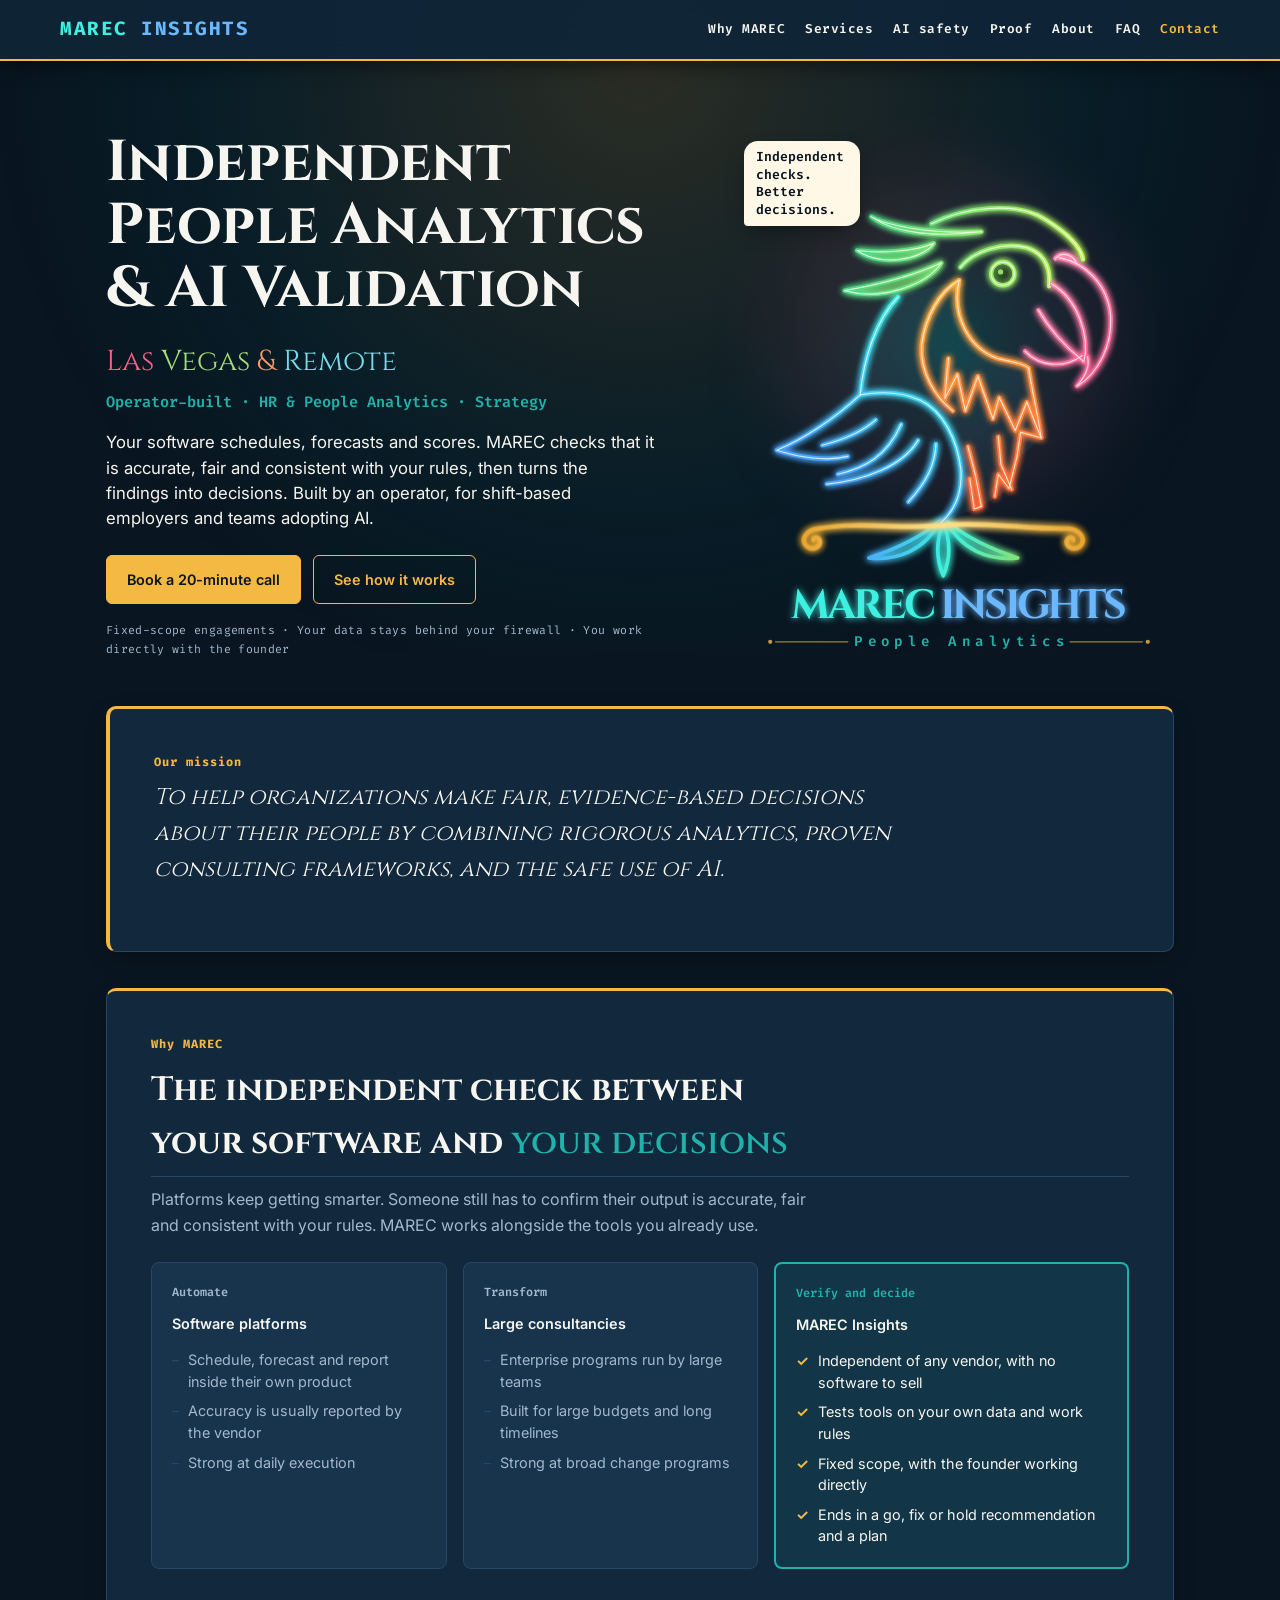
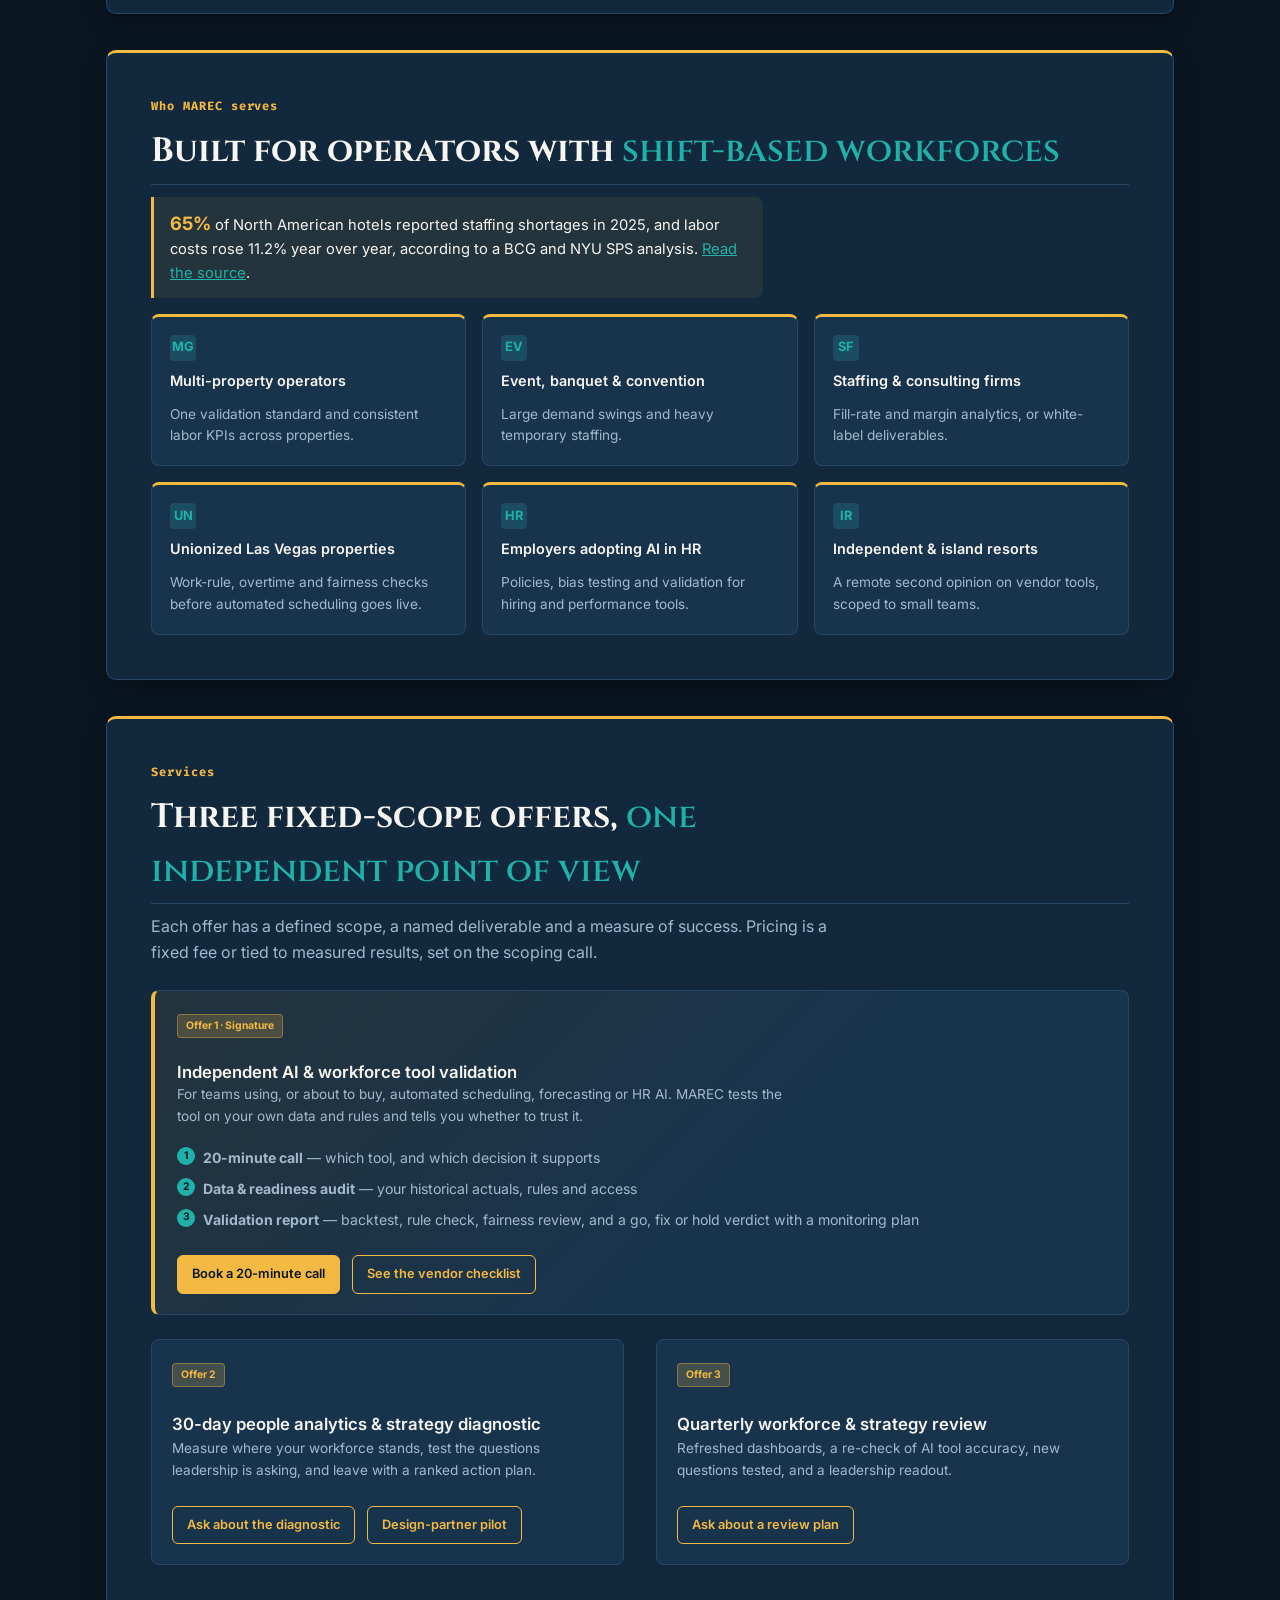
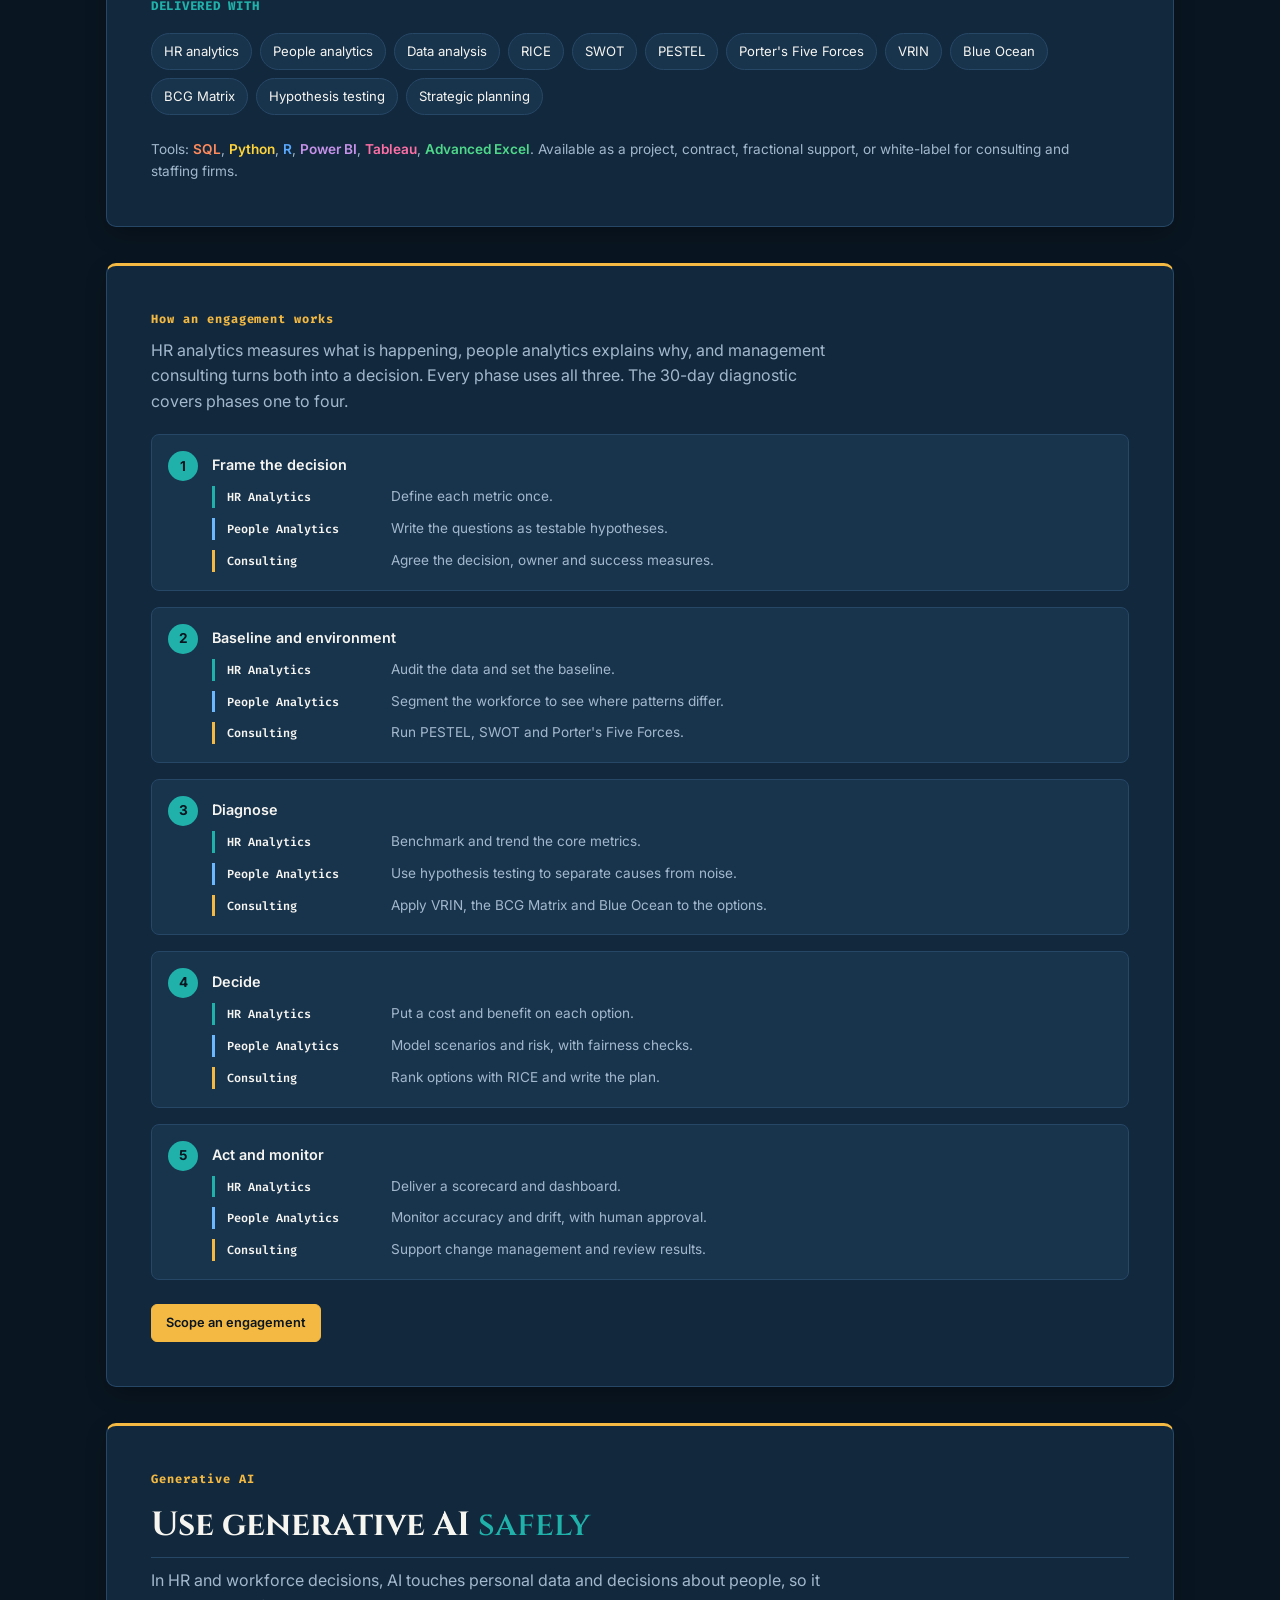
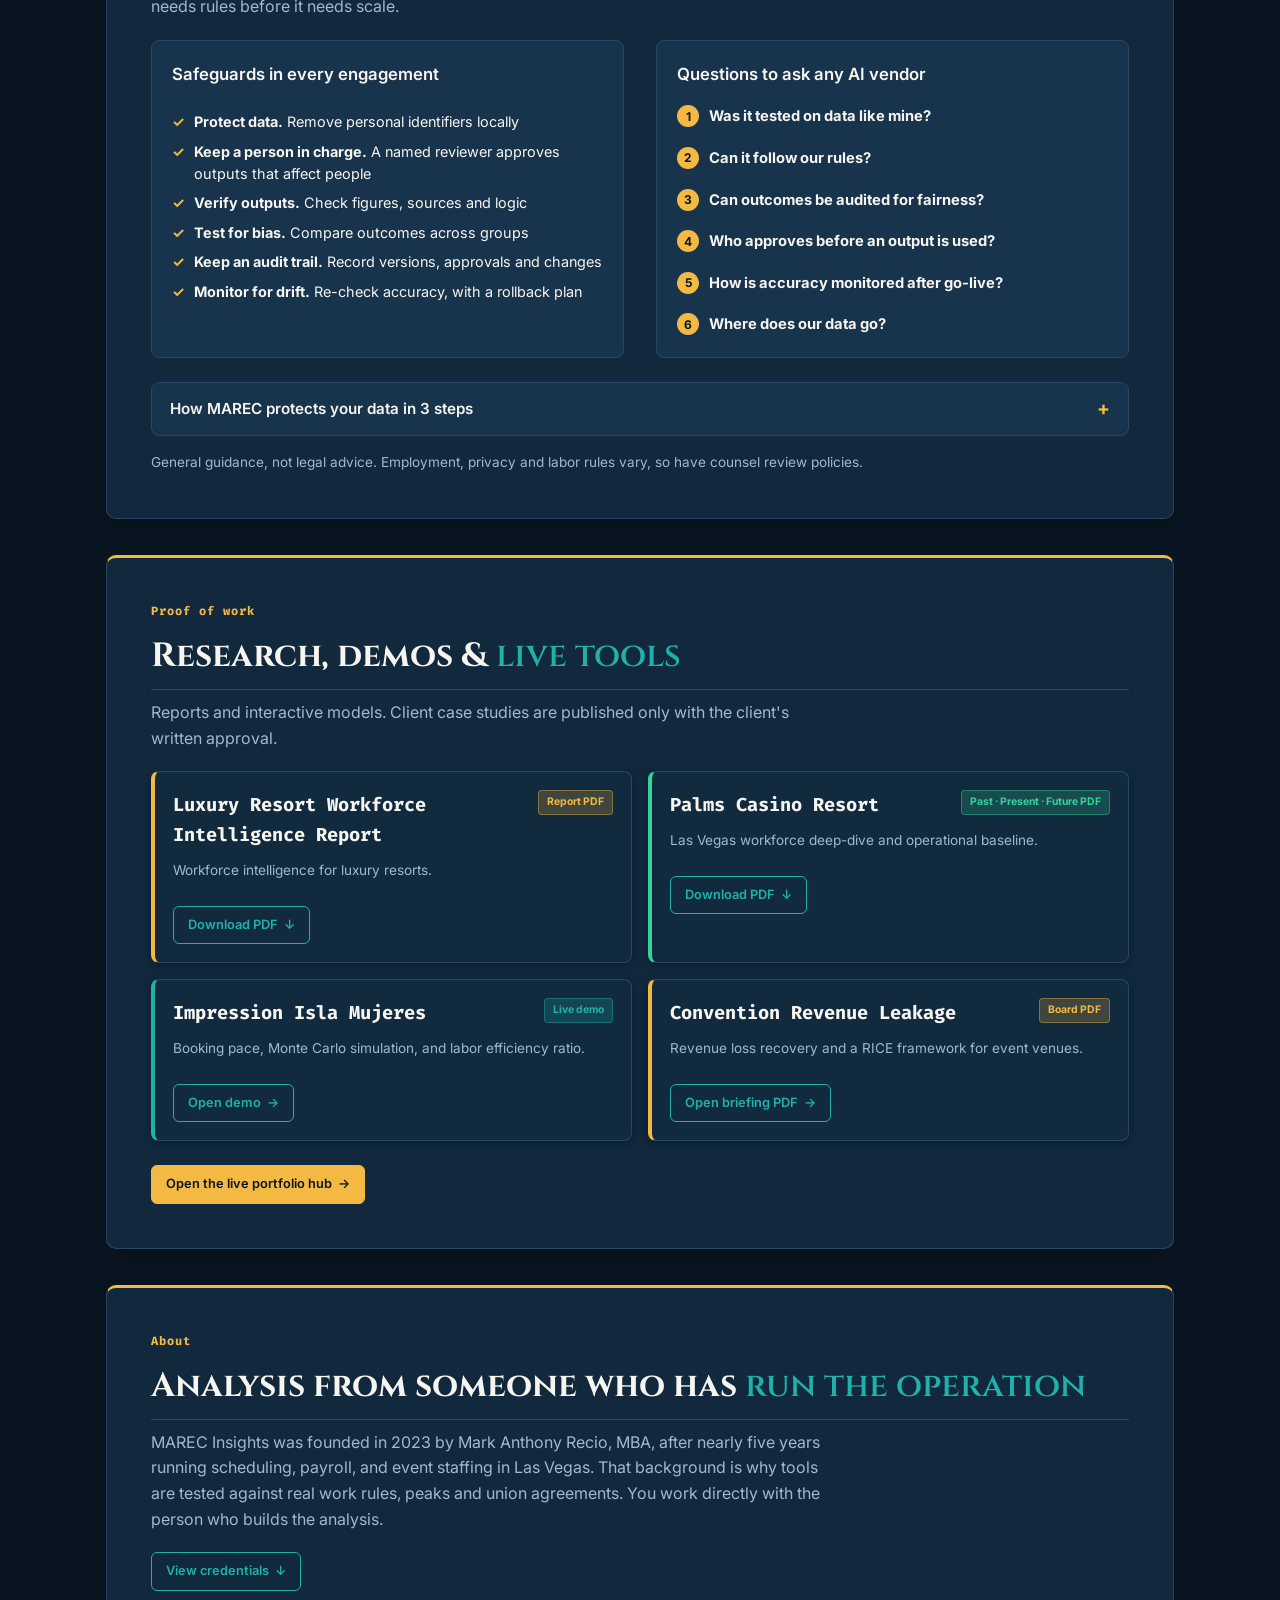
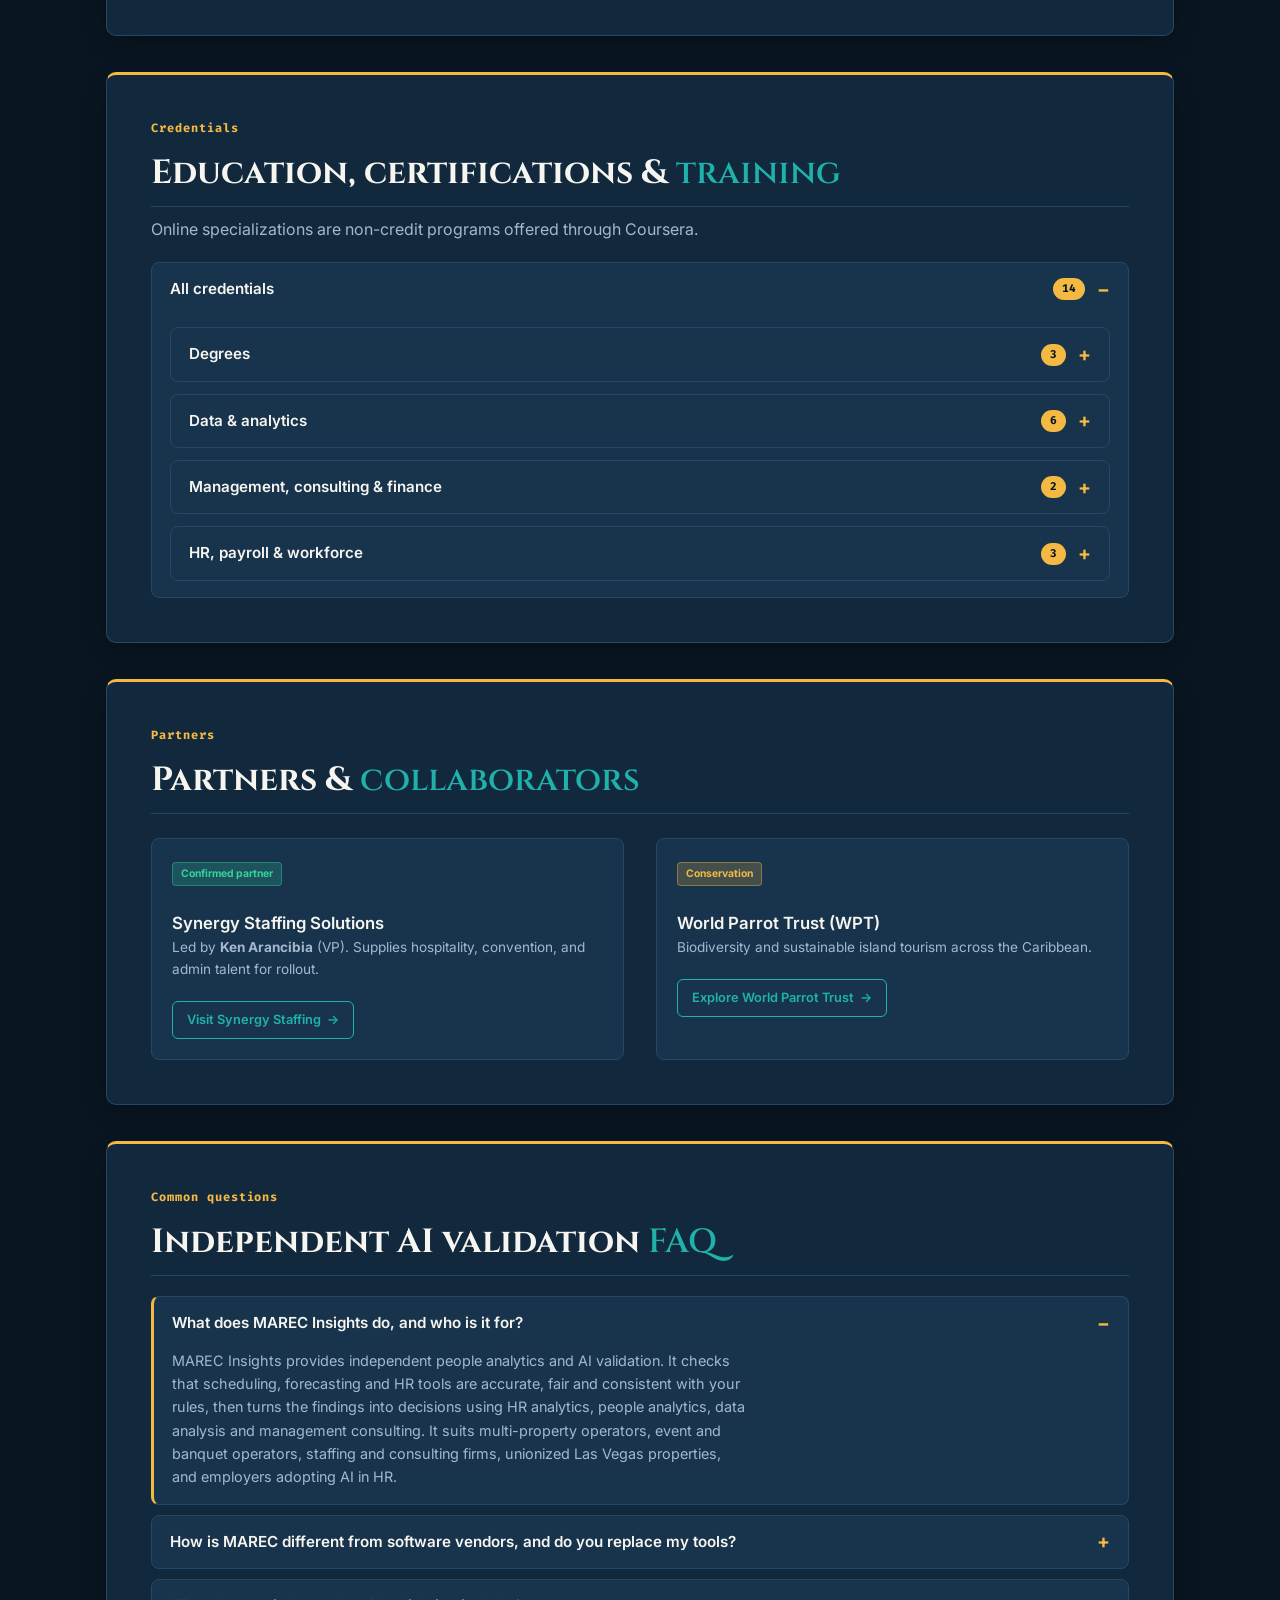
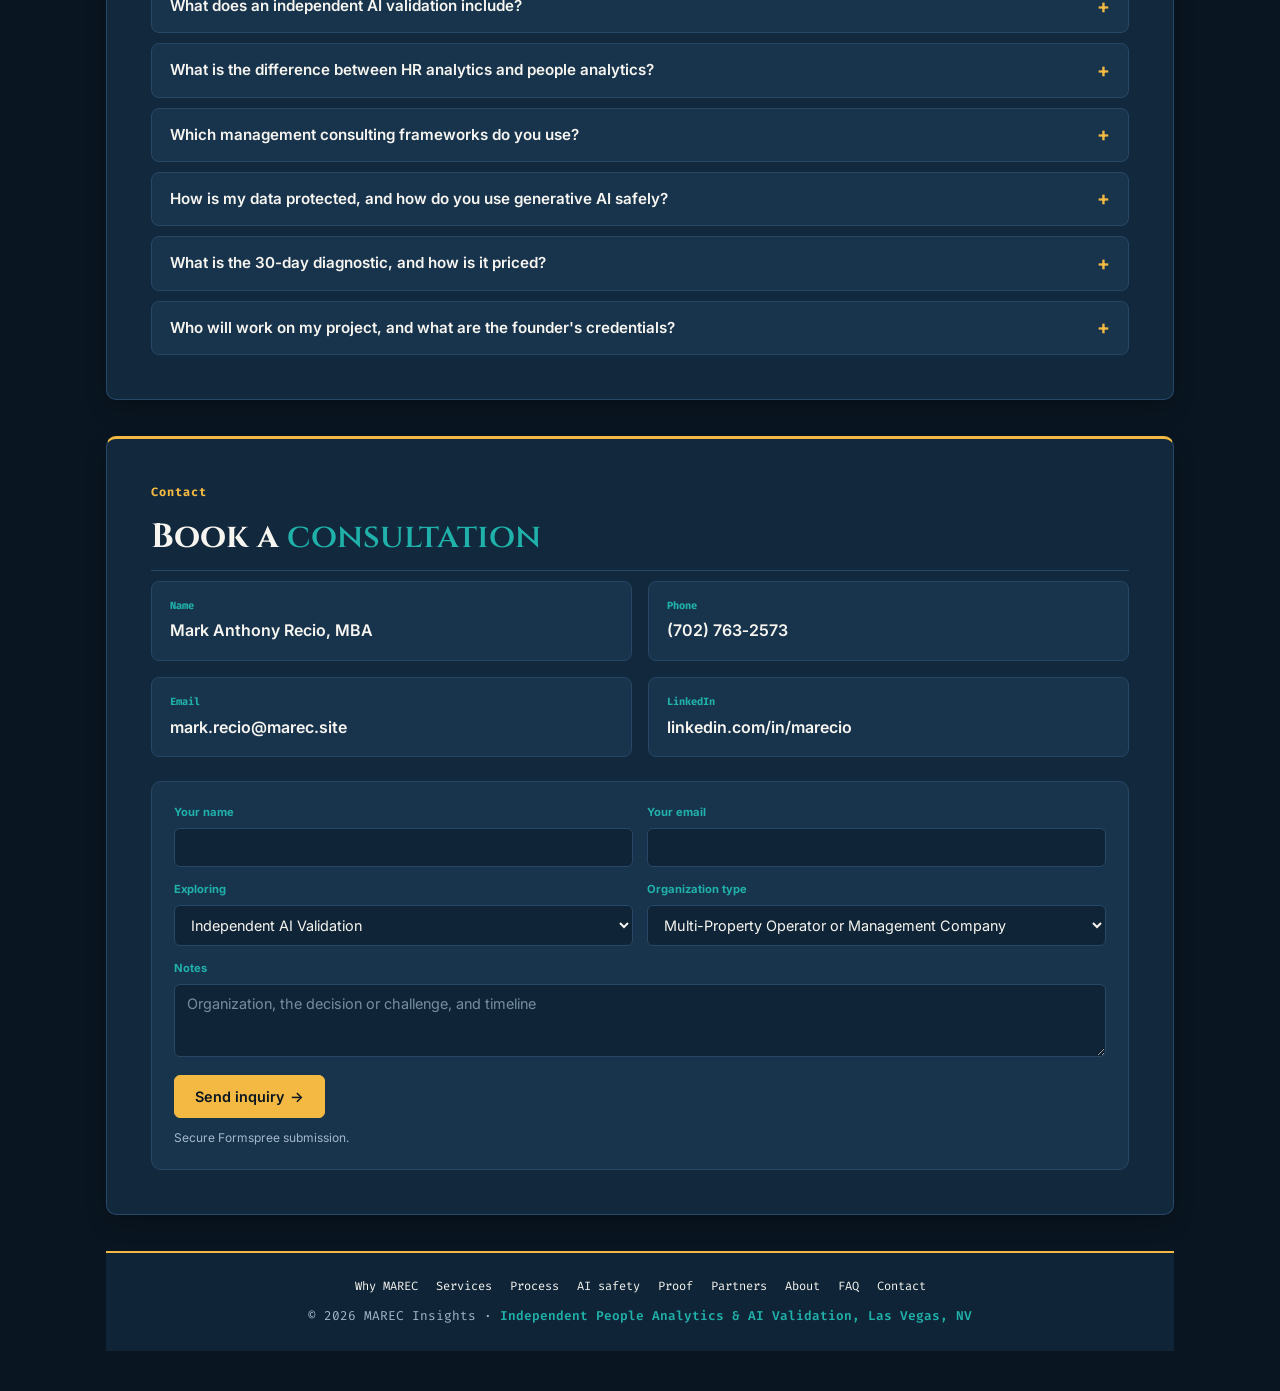
==== index.html @ efaa6cd5 "Update index.html Signed-off-by: Mark Recio  <mark.recio.pro@gmail.com>" ====
<!DOCTYPE html>
<html lang="en">
<head>
  <meta charset="UTF-8">
  <meta name="viewport" content="width=device-width, initial-scale=1">
  <title>Independent People Analytics & AI Validation | MAREC Insights</title>
  <meta name="description" content="Independent validation of AI scheduling and workforce tools, plus HR analytics, people analytics and management consulting. Built by an operator for shift-based employers. Las Vegas and remote.">
  <meta name="robots" content="index, follow, max-snippet:-1, max-image-preview:large">
  <meta name="author" content="Mark Anthony Recio">
  <meta name="theme-color" content="#0F2537">
  <meta name="color-scheme" content="dark">
  <link rel="canonical" href="https://marec.site/">

  <!-- Open Graph / social preview -->
  <meta property="og:type" content="website">
  <meta property="og:title" content="Independent People Analytics & AI Validation | MAREC Insights">
  <meta property="og:description" content="Independent validation of AI scheduling and workforce tools, plus HR analytics, people analytics and management consulting. Built by an operator for shift-based employers. Las Vegas and remote.">
  <meta property="og:url" content="https://marec.site/">
  <meta property="og:image" content="https://github.com/markreciopro/marec_insights/blob/main/Gemini_Generated_Image_2r8hcu2r8hcu2r8h.jpg?raw=true">
  <meta property="og:site_name" content="MAREC Insights">
  <meta property="og:locale" content="en_US">
  <meta property="og:image:alt" content="MAREC Insights analytics workspace with people analytics and strategy dashboards">
  <meta name="twitter:card" content="summary_large_image">
  <meta name="twitter:title" content="Independent People Analytics & AI Validation | MAREC Insights">
  <meta name="twitter:description" content="Independent validation of AI scheduling and workforce tools, plus HR analytics, people analytics and management consulting. Built by an operator for shift-based employers. Las Vegas and remote.">
  <meta name="twitter:image" content="https://github.com/markreciopro/marec_insights/blob/main/Gemini_Generated_Image_2r8hcu2r8hcu2r8h.jpg?raw=true">

  <!-- Favicon -->
  <link rel="icon" href="data:image/svg+xml,%3Csvg xmlns='http://www.w3.org/2000/svg' viewBox='0 0 64 64'%3E%3Crect width='64' height='64' rx='12' fill='%230F2537'/%3E%3Ctext x='32' y='43' font-family='Georgia,serif' font-size='30' font-weight='700' fill='%23F4B942' text-anchor='middle'%3EM%3C/text%3E%3C/svg%3E">

  <link rel="preconnect" href="https://fonts.googleapis.com">
  <link rel="preconnect" href="https://fonts.gstatic.com" crossorigin>
  <link href="https://fonts.googleapis.com/css2?family=Cinzel:wght@500;600;700&family=Fira+Code:wght@400;600&family=Inter:wght@300;400;500;600;700&display=swap" rel="stylesheet">
  <link rel="stylesheet" href="./style.css?v=3">

  <!-- Structured data -->
  <script type="application/ld+json">
{
  "@context": "https://schema.org",
  "@graph": [
    {
      "@type": "WebSite",
      "@id": "https://marec.site/#website",
      "url": "https://marec.site/",
      "name": "MAREC Insights",
      "publisher": {
        "@id": "https://marec.site/#org"
      },
      "inLanguage": "en-US"
    },
    {
      "@type": "ProfessionalService",
      "@id": "https://marec.site/#org",
      "name": "MAREC Insights",
      "url": "https://marec.site/",
      "description": "Independent people analytics and AI validation for shift-based employers, with HR analytics, data analysis and management consulting, built by an operator who has run scheduling, payroll and event staffing.",
      "image": "https://github.com/markreciopro/marec_insights/blob/main/Gemini_Generated_Image_2r8hcu2r8hcu2r8h.jpg?raw=true",
      "telephone": "+1-702-763-2573",
      "email": "mark.recio@marec.site",
      "address": {
        "@type": "PostalAddress",
        "addressLocality": "Las Vegas",
        "addressRegion": "NV",
        "addressCountry": "US"
      },
      "areaServed": [
        {
          "@type": "City",
          "name": "Las Vegas"
        },
        {
          "@type": "Country",
          "name": "United States"
        },
        "Remote engagements for properties anywhere"
      ],
      "founder": {
        "@id": "https://marec.site/#mark"
      },
      "knowsAbout": [
        "HR analytics",
        "People analytics",
        "Data analysis",
        "Management consulting",
        "Strategic planning",
        "SWOT analysis",
        "PESTEL analysis",
        "Porter's Five Forces",
        "VRIN framework",
        "Blue Ocean Strategy",
        "BCG Matrix",
        "RICE prioritization",
        "Hypothesis testing",
        "Environmental analysis",
        "Safe generative AI",
        "AI governance",
        "Workforce planning",
        "Labor forecasting",
        "Change management",
        "SQL",
        "Python",
        "R",
        "Power BI",
        "Tableau",
        "Advanced Excel"
      ],
      "hasOfferCatalog": {
        "@type": "OfferCatalog",
        "name": "Analytics and consulting services",
        "itemListElement": [
          {
            "@type": "Offer",
            "itemOffered": {
              "@type": "Service",
              "name": "Independent AI and Workforce Tool Validation"
            }
          },
          {
            "@type": "Offer",
            "itemOffered": {
              "@type": "Service",
              "name": "30-Day People Analytics and Strategy Diagnostic"
            }
          },
          {
            "@type": "Offer",
            "itemOffered": {
              "@type": "Service",
              "name": "Quarterly Workforce and Strategy Review"
            }
          },
          {
            "@type": "Offer",
            "itemOffered": {
              "@type": "Service",
              "name": "HR Analytics"
            }
          },
          {
            "@type": "Offer",
            "itemOffered": {
              "@type": "Service",
              "name": "People Analytics"
            }
          },
          {
            "@type": "Offer",
            "itemOffered": {
              "@type": "Service",
              "name": "Data Analysis and Dashboards"
            }
          },
          {
            "@type": "Offer",
            "itemOffered": {
              "@type": "Service",
              "name": "Management Consulting and Strategic Planning"
            }
          },
          {
            "@type": "Offer",
            "itemOffered": {
              "@type": "Service",
              "name": "White-Label and Fractional Support"
            }
          }
        ]
      },
      "sameAs": [
        "https://www.linkedin.com/in/marecio/",
        "https://markreciopro.github.io/Portfolio/"
      ],
      "foundingDate": "2023",
      "slogan": "Independent people analytics and AI validation, built by an operator."
    },
    {
      "@type": "Person",
      "@id": "https://marec.site/#mark",
      "name": "Mark Anthony Recio",
      "honorificSuffix": "MBA",
      "jobTitle": "Founder and Principal HR Analytics and Management Consultant",
      "worksFor": {
        "@id": "https://marec.site/#org"
      },
      "alumniOf": [
        {
          "@type": "EducationalOrganization",
          "name": "Keller Graduate School of Management"
        },
        {
          "@type": "EducationalOrganization",
          "name": "University of Denver"
        },
        {
          "@type": "EducationalOrganization",
          "name": "DeVry University"
        }
      ],
      "hasCredential": [
        {
          "@type": "EducationalOccupationalCredential",
          "name": "Microsoft Power BI Data Analyst Associate"
        },
        {
          "@type": "EducationalOccupationalCredential",
          "name": "Tableau Business Intelligence Analyst"
        },
        {
          "@type": "EducationalOccupationalCredential",
          "name": "Google Data Analytics"
        },
        {
          "@type": "EducationalOccupationalCredential",
          "name": "IBM Data Science Professional Certificate"
        },
        {
          "@type": "EducationalOccupationalCredential",
          "name": "HRCI Human Resources Associate"
        },
        {
          "@type": "EducationalOccupationalCredential",
          "name": "Nevada HR and Payroll Certification"
        },
        {
          "@type": "EducationalOccupationalCredential",
          "name": "Business Analytics Specialization (6 courses, online non-credit)",
          "recognizedBy": {
            "@type": "CollegeOrUniversity",
            "name": "University of Illinois Urbana-Champaign, Gies College of Business"
          }
        },
        {
          "@type": "EducationalOccupationalCredential",
          "name": "Financial Analysis: Skills for Success Specialization (3 courses, online non-credit)",
          "recognizedBy": {
            "@type": "CollegeOrUniversity",
            "name": "University of Illinois Urbana-Champaign, Gies College of Business"
          }
        },
        {
          "@type": "EducationalOccupationalCredential",
          "name": "Applying Data Analytics in Finance (online non-credit course)",
          "recognizedBy": {
            "@type": "CollegeOrUniversity",
            "name": "University of Illinois Urbana-Champaign"
          }
        },
        {
          "@type": "EducationalOccupationalCredential",
          "name": "Management Consulting Specialization (5 courses, online non-credit)",
          "recognizedBy": {
            "@type": "CollegeOrUniversity",
            "name": "Emory University, Goizueta Business School"
          }
        }
      ],
      "award": "Certificate of Commendation from U.S. Senator Catherine Cortez Masto for completing the Vegas PBS Workforce and Economic Development program",
      "sameAs": [
        "https://www.linkedin.com/in/marecio/"
      ]
    },
    {
      "@type": "FAQPage",
      "@id": "https://marec.site/#faq",
      "mainEntity": [
        {
          "@type": "Question",
          "name": "What does MAREC Insights do, and who is it for?",
          "acceptedAnswer": {
            "@type": "Answer",
            "text": "MAREC Insights provides independent people analytics and AI validation. It checks that scheduling, forecasting and HR tools are accurate, fair and consistent with your rules, then turns the findings into decisions using HR analytics, people analytics, data analysis and management consulting. It suits multi-property operators, event and banquet operators, staffing and consulting firms, unionized Las Vegas properties, and employers adopting AI in HR."
          }
        },
        {
          "@type": "Question",
          "name": "How is MAREC different from software vendors, and do you replace my tools?",
          "acceptedAnswer": {
            "@type": "Answer",
            "text": "Software platforms automate scheduling, forecasting and reporting inside their own product. MAREC does not sell software, so it has no reason to favor a tool. It works alongside the platforms you already use and tests their output on your own data and rules."
          }
        },
        {
          "@type": "Question",
          "name": "What does an independent AI validation include?",
          "acceptedAnswer": {
            "@type": "Answer",
            "text": "A backtest against your own historical actuals, a rule and policy check for labor agreements and overtime, edge cases such as peak seasons and holidays, a fairness review of how outcomes are spread across people and groups, and a monitoring plan. The result is a go, fix or hold recommendation with the reasons."
          }
        },
        {
          "@type": "Question",
          "name": "What is the difference between HR analytics and people analytics?",
          "acceptedAnswer": {
            "@type": "Answer",
            "text": "HR analytics measures core HR functions such as headcount, turnover, hiring, pay and absence. People analytics goes further and tests what drives outcomes like retention, performance and engagement, so leaders can act on causes rather than only report on numbers."
          }
        },
        {
          "@type": "Question",
          "name": "Which management consulting frameworks do you use?",
          "acceptedAnswer": {
            "@type": "Answer",
            "text": "RICE for prioritizing initiatives, SWOT, PESTEL and environmental analysis for the external and internal picture, Porter's Five Forces for industry structure, VRIN for competitive advantage, Blue Ocean Strategy for new market space, the BCG Matrix for portfolio choices, hypothesis testing for evidence, and strategic planning to tie it together. The framework is chosen for the question, not the other way around."
          }
        },
        {
          "@type": "Question",
          "name": "How is my data protected, and how do you use generative AI safely?",
          "acceptedAnswer": {
            "@type": "Answer",
            "text": "Sensitive exports are cleaned of personal identifiers locally. Safe synthetic versions are used for cloud and AI modeling, and the resulting code runs on your real data behind your own firewall, under NDA. Outputs are checked by a person before anyone relies on them, and nothing confidential is pasted into public AI tools."
          }
        },
        {
          "@type": "Question",
          "name": "What is the 30-day diagnostic, and how is it priced?",
          "acceptedAnswer": {
            "@type": "Answer",
            "text": "It has three steps: a 20-minute alignment call, a data and AI readiness audit, and a 30-day analysis and action plan built on your own data. Most projects start with exports you already have, such as HRIS, payroll, timekeeping and schedules. Pricing is a fixed fee or tied to measured results, set on the scoping call."
          }
        },
        {
          "@type": "Question",
          "name": "Who will work on my project, and what are the founder's credentials?",
          "acceptedAnswer": {
            "@type": "Answer",
            "text": "MAREC Insights is a specialist practice founded by Mark Anthony Recio, who does the analysis and consulting work directly after nearly five years running scheduling, payroll and event staffing in Las Vegas. He holds an MBA from Keller Graduate School of Management and a B.S. in Technical Management from DeVry University, plus Power BI, Tableau, Google, IBM, HRCI and Nevada HR and Payroll credentials."
          }
        }
      ]
    }
  ]
}
  </script>

  <noscript><style>.reveal,.reveal-step{opacity:1;transform:none}</style></noscript>
</head>
<body>
  <a href="#hero" class="skip-link mono">Skip to content</a>
  <div class="resort-bg-glow" aria-hidden="true"></div>

  <!-- NAVIGATION -->
  <nav class="nav-header" aria-label="Primary">
    <div class="nav-container">
      <a href="#hero" class="nav-brand mono" aria-label="MAREC Insights, back to top"><span aria-hidden="true"><span class="syn-key">MAREC</span> <span class="syn-fn">INSIGHTS</span></span></a>
      <button type="button" class="nav-toggle" id="navToggle" aria-expanded="false" aria-controls="navTabs">
        <span class="nav-toggle-bar"></span>
        <span class="nav-toggle-bar"></span>
        <span class="nav-toggle-bar"></span>
        <span class="sr-only">Menu</span>
      </button>
      <div class="nav-tabs" id="navTabs">
        <a href="#difference" class="nav-link mono">Why MAREC</a>
        <a href="#services" class="nav-link mono">Services</a>
        <a href="#ai-safety" class="nav-link mono">AI safety</a>
        <a href="#proof" class="nav-link mono">Proof</a>
        <a href="#about" class="nav-link mono">About</a>
        <a href="#faq" class="nav-link mono">FAQ</a>
        <a href="#contact" class="nav-link mono">Contact</a>
      </div>
    </div>
  </nav>

  <main class="page-wrap">

    <!-- HERO -->
    <header id="hero" class="hero">
      <div class="hero-top">
        <div class="hero-text-block">
          <h1 class="hero-title">
            Independent People Analytics &amp; AI Validation
            <span class="title-sub">
              <span class="code-keyword">Las</span>
              <span class="code-string">Vegas</span>
              <span class="code-operator">&amp;</span>
              <span class="code-function">Remote</span>
            </span>
          </h1>
          <p class="hero-sub mono">Operator-built &middot; HR &amp; People Analytics &middot; Strategy</p>
          <p class="hero-tagline">Your software schedules, forecasts and scores. MAREC checks that it is accurate, fair and consistent with your rules, then turns the findings into decisions. Built by an operator, for shift-based employers and teams adopting AI.</p>
          <div class="cta-row">
            <a href="#contact" class="btn btn-primary">Book a 20-minute call</a>
            <a href="#process" class="btn btn-ghost">See how it works</a>
          </div>
          <p class="hero-note mono">Fixed-scope engagements &middot; Your data stays behind your firewall &middot; You work directly with the founder</p>
        </div>
        <div class="parrot-wrap" id="parrotWrap">
          <div class="parrot-stage" id="parrotStage">
            <svg class="parrot" id="parrot" viewBox="120 30 820 1010" role="img" aria-labelledby="parrotTitle parrotDesc" xmlns="http://www.w3.org/2000/svg">
              <title id="parrotTitle">MAREC Insights logo: ornate neon parrot on a gold perch</title>
              <desc id="parrotDesc">A neon line-art parrot with a green crest, pink beak, orange chest and cyan wing, perched on a scrolled gold perch with a fan of tail feathers, above the MAREC Insights wordmark and the line People Analytics.</desc>
              <defs>
                <filter id="neonGlow" x="-20%" y="-20%" width="140%" height="140%">
                  <feGaussianBlur stdDeviation="7" result="b"/>
                  <feMerge><feMergeNode in="b"/><feMergeNode in="b"/><feMergeNode in="SourceGraphic"/></feMerge>
                </filter>
                <filter id="railGlow" filterUnits="userSpaceOnUse" x="180" y="720" width="640" height="150">
                  <feGaussianBlur stdDeviation="7" result="b"/>
                  <feMerge><feMergeNode in="b"/><feMergeNode in="b"/><feMergeNode in="SourceGraphic"/></feMerge>
                </filter>
                <linearGradient id="gGreen" gradientUnits="userSpaceOnUse" x1="300" y1="100" x2="790" y2="210"><stop offset="0" stop-color="#4FD88A"/><stop offset="1" stop-color="#C4F55A"/></linearGradient>
                <linearGradient id="gCyan" gradientUnits="userSpaceOnUse" x1="100" y1="650" x2="380" y2="290"><stop offset="0" stop-color="#4F9DFF"/><stop offset="1" stop-color="#3DF0E0"/></linearGradient>
                <linearGradient id="gOrange" gradientUnits="userSpaceOnUse" x1="500" y1="255" x2="640" y2="770"><stop offset="0" stop-color="#FFB347"/><stop offset="1" stop-color="#FF6A3D"/></linearGradient>
                <linearGradient id="gPink" gradientUnits="userSpaceOnUse" x1="660" y1="200" x2="850" y2="490"><stop offset="0" stop-color="#FF8FB3"/><stop offset="1" stop-color="#F0608F"/></linearGradient>
                <linearGradient id="gPerch" gradientUnits="userSpaceOnUse" x1="230" y1="0" x2="770" y2="0"><stop offset="0" stop-color="#E9A730"/><stop offset="0.5" stop-color="#FFE08A"/><stop offset="1" stop-color="#E9A730"/></linearGradient>
                <linearGradient id="gTail" gradientUnits="userSpaceOnUse" x1="350" y1="780" x2="650" y2="900"><stop offset="0" stop-color="#4F9DFF"/><stop offset="0.5" stop-color="#3DF0E0"/><stop offset="1" stop-color="#8FE060"/></linearGradient>
                <radialGradient id="stageGlow" cx="50%" cy="46%" r="52%">
                  <stop offset="0" stop-color="#20B2AA" stop-opacity="0.22"/>
                  <stop offset="0.6" stop-color="#F0608F" stop-opacity="0.07"/>
                  <stop offset="1" stop-color="#091520" stop-opacity="0"/>
                </radialGradient>
              </defs>

              <circle cx="520" cy="470" r="470" fill="url(#stageGlow)"/>
              <path class="body-fill" transform="translate(95 100) scale(0.85)" d="M375 292 C325 345 298 430 290 512 C335 504 385 506 425 524 C475 548 508 610 516 680 C520 735 498 775 470 800 L546 768 L600 740 L624 722 L650 650 L696 608 L668 452 C634 440 598 430 598 430 C536 408 494 336 512 255 Z"/>

              <!-- parrot, tail and perch float together -->
              <g class="parrot-bob">
                <g class="tail" fill="none" stroke-linecap="round" stroke-linejoin="round" filter="url(#neonGlow)">
                  <path class="tail-l" d="M494 776 C460 804 414 828 358 846 C414 852 466 830 494 776 Z"/>
                  <path class="tail-r" d="M506 776 C540 804 586 828 642 846 C586 852 534 830 506 776 Z"/>
                  <path class="tail-m" d="M500 778 C485 816 487 850 500 880 C513 850 515 816 500 778 Z"/>
                </g>
                <g transform="translate(95 100) scale(0.85)" filter="url(#neonGlow)" fill="none" stroke-linecap="round" stroke-linejoin="round">
                  <g class="p-cyan">
                    <path d="M375 292 C325 345 298 430 290 512"/>
                    <path d="M290 512 C335 504 385 506 425 524 C475 548 508 610 516 680 C520 735 498 775 470 800"/>
                    <path d="M290 512 C232 566 162 612 103 636 C152 652 215 662 262 650"/>
                    <path d="M205 625 C255 612 298 592 325 568"/>
                    <path d="M240 690 C300 676 350 650 382 578"/>
                    <path d="M215 712 C300 704 385 672 420 614"/>
                    <path d="M398 752 C440 706 458 668 460 622"/>
                  </g>
                  <g class="p-orange">
                    <path d="M512 255 C468 280 436 336 428 400 C424 462 458 516 498 548"/>
                    <path d="M512 255 C494 336 536 408 598 430 C634 440 656 440 668 452"/>
                    <path d="M488 430 L480 520 L508 466 L526 548 L554 470 L588 566 L602 518 L638 592 L664 528 L696 608"/>
                    <path d="M668 452 C676 506 690 562 696 608"/>
                    <path d="M696 608 L650 596 L642 650 L624 722 L600 690 L592 740"/>
                    <path d="M532 628 L548 690 L562 762 L546 768 L536 700"/>
                    <path d="M600 606 L606 668 L630 724"/>
                  </g>
                  <g class="parrot-head">
                    <g class="p-green">
                      <path class="p-leaf" d="M315 112 C345 130 440 152 562 146 C470 158 370 152 315 112 Z"/>
                      <path class="p-leaf" d="M283 188 C330 194 410 192 455 172 C430 208 340 226 283 188 Z"/>
                      <path class="p-leaf" d="M255 278 C312 268 402 248 472 216 C440 264 340 302 255 278 Z"/>
                      <path d="M450 128 C520 92 640 76 705 118 C760 152 785 180 790 208"/>
                      <path d="M515 226 C545 188 612 168 665 182 C705 196 718 226 714 268"/>
                      <circle class="parrot-socket" cx="610" cy="240" r="26"/>
                      <g class="parrot-eye"><g class="parrot-pupil"><circle class="p-dot" cx="605" cy="236" r="6"/></g></g>
                    </g>
                    <g class="p-pink">
                      <path d="M728 206 C742 190 768 196 776 218"/>
                      <path d="M736 204 C792 214 846 262 852 336 C856 402 824 462 778 492"/>
                      <path d="M718 262 C778 296 806 380 792 438"/>
                      <path d="M690 322 C720 374 756 408 790 436"/>
                      <path d="M660 414 C694 450 748 452 788 424"/>
                      <path d="M776 492 C796 470 806 450 800 426"/>
                    </g>
                  </g>
                </g>

                <g class="tube-core" transform="translate(95 100) scale(0.85)" fill="none" stroke-linecap="round" stroke-linejoin="round">
                  <g class="c-c">
                    <path d="M375 292 C325 345 298 430 290 512"/>
                    <path d="M290 512 C335 504 385 506 425 524 C475 548 508 610 516 680 C520 735 498 775 470 800"/>
                    <path d="M290 512 C232 566 162 612 103 636 C152 652 215 662 262 650"/>
                    <path d="M205 625 C255 612 298 592 325 568"/>
                    <path d="M240 690 C300 676 350 650 382 578"/>
                    <path d="M215 712 C300 704 385 672 420 614"/>
                    <path d="M398 752 C440 706 458 668 460 622"/>
                  </g>
                  <g class="c-o">
                    <path d="M512 255 C468 280 436 336 428 400 C424 462 458 516 498 548"/>
                    <path d="M512 255 C494 336 536 408 598 430 C634 440 656 440 668 452"/>
                    <path d="M488 430 L480 520 L508 466 L526 548 L554 470 L588 566 L602 518 L638 592 L664 528 L696 608"/>
                    <path d="M668 452 C676 506 690 562 696 608"/>
                    <path d="M696 608 L650 596 L642 650 L624 722 L600 690 L592 740"/>
                    <path d="M532 628 L548 690 L562 762 L546 768 L536 700"/>
                    <path d="M600 606 L606 668 L630 724"/>
                  </g>
                  <g class="parrot-head">
                    <g class="c-g">
                      <path class="c-leaf" d="M315 112 C345 130 440 152 562 146 C470 158 370 152 315 112 Z"/>
                      <path class="c-leaf" d="M283 188 C330 194 410 192 455 172 C430 208 340 226 283 188 Z"/>
                      <path class="c-leaf" d="M255 278 C312 268 402 248 472 216 C440 264 340 302 255 278 Z"/>
                      <path d="M450 128 C520 92 640 76 705 118 C760 152 785 180 790 208"/>
                      <path d="M515 226 C545 188 612 168 665 182 C705 196 718 226 714 268"/>
                      <circle class="c-ring" cx="610" cy="240" r="26"/>
                    </g>
                    <g class="c-p">
                      <path d="M728 206 C742 190 768 196 776 218"/>
                      <path d="M736 204 C792 214 846 262 852 336 C856 402 824 462 778 492"/>
                      <path d="M718 262 C778 296 806 380 792 438"/>
                      <path d="M690 322 C720 374 756 408 790 436"/>
                      <path d="M660 414 C694 450 748 452 788 424"/>
                      <path d="M776 492 C796 470 806 450 800 426"/>
                    </g>
                  </g>
                </g>

                <!-- ornate gold perch -->
                <g fill="none" stroke-linecap="round" stroke-linejoin="round" filter="url(#railGlow)">
                  <path class="rail" pathLength="1" d="M252 812 C252 806 261 805 264 812 C268 824 252 833 240 824 C226 812 238 792 262 790 C340 776 420 792 500 784 C580 776 660 792 738 790 C762 792 774 812 760 824 C748 833 732 824 736 812 C739 805 748 806 748 812"/>
                </g>
              </g>

              <!-- wordmark -->
              <g class="wordmark" text-anchor="middle">
                <text class="wm-name" x="530" y="960" textLength="640" lengthAdjust="spacing"><tspan class="syn-key">MAREC</tspan> <tspan class="syn-fn">INSIGHTS</tspan></text>
                <path class="wm-line" d="M180 1006 H318 M742 1006 H880"/>
                <circle class="wm-dot" cx="170" cy="1006" r="4"/>
                <circle class="wm-dot" cx="890" cy="1006" r="4"/>
                <text class="wm-tag" x="530" y="1014" textLength="400" lengthAdjust="spacing">People Analytics</text>
              </g>
            </svg>

            <p class="parrot-bubble mono" id="parrotBubble" role="status" aria-live="polite"></p>
            <button type="button" class="parrot-hit" id="parrotHit" aria-label="Make the parrot chirp"></button>
          </div>
        </div>
      </div>
    </header>


    <!-- MISSION -->
    <section id="mission" class="card mission-card reveal" aria-label="Mission">
      <p class="eyebrow mono">Our mission</p>
      <p class="mission-statement">To help organizations make fair, evidence-based decisions about their people by combining rigorous analytics, proven consulting frameworks, and the safe use of AI.</p>
    </section>

    <!-- DIFFERENCE -->
    <section id="difference" class="card reveal" aria-labelledby="diffTitle">
      <p class="eyebrow mono">Why MAREC</p>
      <h2 class="card-title" id="diffTitle">The independent check between your software and <span class="turquoise">your decisions</span></h2>
      <p class="body-muted description-text">Platforms keep getting smarter. Someone still has to confirm their output is accurate, fair and consistent with your rules. MAREC works alongside the tools you already use.</p>
      <div class="compare-grid">
        <article class="compare-card">
          <p class="compare-role mono">Automate</p>
          <h3 class="comp-title">Software platforms</h3>
          <ul class="plain-list">
            <li>Schedule, forecast and report inside their own product</li>
            <li>Accuracy is usually reported by the vendor</li>
            <li>Strong at daily execution</li>
          </ul>
        </article>
        <article class="compare-card">
          <p class="compare-role mono">Transform</p>
          <h3 class="comp-title">Large consultancies</h3>
          <ul class="plain-list">
            <li>Enterprise programs run by large teams</li>
            <li>Built for large budgets and long timelines</li>
            <li>Strong at broad change programs</li>
          </ul>
        </article>
        <article class="compare-card is-marec">
          <p class="compare-role mono">Verify and decide</p>
          <h3 class="comp-title">MAREC Insights</h3>
          <ul class="check-list">
            <li>Independent of any vendor, with no software to sell</li>
            <li>Tests tools on your own data and work rules</li>
            <li>Fixed scope, with the founder working directly</li>
            <li>Ends in a go, fix or hold recommendation and a plan</li>
          </ul>
        </article>
      </div>
    </section>

    <!-- CLIENTS -->
    <section id="clients" class="card reveal" aria-labelledby="clientsTitle">
      <p class="eyebrow mono">Who MAREC serves</p>
      <h2 class="card-title" id="clientsTitle">Built for operators with <span class="turquoise">shift-based workforces</span></h2>
      <p class="stat-line"><strong>65%</strong> of North American hotels reported staffing shortages in 2025, and labor costs rose 11.2% year over year, according to a BCG and NYU SPS analysis. <a href="https://www.hospitalitynet.org/news/4131140" target="_blank" rel="noopener noreferrer">Read the source</a>.</p>
      <div class="segment-grid">
        <article class="segment-card"><span class="badge" aria-hidden="true">MG</span><h3 class="comp-title">Multi-property operators</h3><p class="body-muted sm">One validation standard and consistent labor KPIs across properties.</p></article>
        <article class="segment-card"><span class="badge" aria-hidden="true">EV</span><h3 class="comp-title">Event, banquet &amp; convention</h3><p class="body-muted sm">Large demand swings and heavy temporary staffing.</p></article>
        <article class="segment-card"><span class="badge" aria-hidden="true">SF</span><h3 class="comp-title">Staffing &amp; consulting firms</h3><p class="body-muted sm">Fill-rate and margin analytics, or white-label deliverables.</p></article>
        <article class="segment-card"><span class="badge" aria-hidden="true">UN</span><h3 class="comp-title">Unionized Las Vegas properties</h3><p class="body-muted sm">Work-rule, overtime and fairness checks before automated scheduling goes live.</p></article>
        <article class="segment-card"><span class="badge" aria-hidden="true">HR</span><h3 class="comp-title">Employers adopting AI in HR</h3><p class="body-muted sm">Policies, bias testing and validation for hiring and performance tools.</p></article>
        <article class="segment-card"><span class="badge" aria-hidden="true">IR</span><h3 class="comp-title">Independent &amp; island resorts</h3><p class="body-muted sm">A remote second opinion on vendor tools, scoped to small teams.</p></article>
      </div>
    </section>

    <!-- SERVICES -->
    <section id="services" class="card reveal">
      <p class="eyebrow mono">Services</p>
      <h2 class="card-title">Three fixed-scope offers, <span class="turquoise">one independent point of view</span></h2>
      <p class="body-muted description-text">Each offer has a defined scope, a named deliverable and a measure of success. Pricing is a fixed fee or tied to measured results, set on the scoping call.</p>

      <div class="pilot-box is-flagship mt-24">
        <span class="proj-tag tag-featured">Offer 1 &middot; Signature</span>
        <h3 class="stage-name mt-24">Independent AI &amp; workforce tool validation</h3>
        <p class="body-muted sm description-text">For teams using, or about to buy, automated scheduling, forecasting or HR AI. MAREC tests the tool on your own data and rules and tells you whether to trust it.</p>
        <ol class="pilot-steps">
          <li><strong>20-minute call</strong> &mdash; which tool, and which decision it supports</li>
          <li><strong>Data &amp; readiness audit</strong> &mdash; your historical actuals, rules and access</li>
          <li><strong>Validation report</strong> &mdash; backtest, rule check, fairness review, and a go, fix or hold verdict with a monitoring plan</li>
        </ol>
        <div class="cta-row mt-24">
          <a href="#contact" class="btn btn-primary sm-btn" data-exploring="Independent AI Validation">Book a 20-minute call</a>
          <a href="#ai-safety" class="btn btn-ghost sm-btn">See the vendor checklist</a>
        </div>
      </div>

      <div class="two-col mt-24">
        <div class="dna-card border-teal">
          <span class="proj-tag tag-featured">Offer 2</span>
          <h3 class="stage-name mt-24">30-day people analytics &amp; strategy diagnostic</h3>
          <p class="body-muted sm">Measure where your workforce stands, test the questions leadership is asking, and leave with a ranked action plan.</p>
          <div class="cta-row mt-24">
            <a href="#contact" class="btn btn-ghost sm-btn" data-exploring="30-Day People Analytics Diagnostic">Ask about the diagnostic</a>
            <a href="#contact" class="btn btn-ghost sm-btn" data-exploring="Design-Partner Pilot">Design-partner pilot</a>
          </div>
        </div>
        <div class="dna-card border-gold">
          <span class="proj-tag tag-featured">Offer 3</span>
          <h3 class="stage-name mt-24">Quarterly workforce &amp; strategy review</h3>
          <p class="body-muted sm">Refreshed dashboards, a re-check of AI tool accuracy, new questions tested, and a leadership readout.</p>
          <div class="cta-row mt-24"><a href="#contact" class="btn btn-ghost sm-btn" data-exploring="HR or People Analytics">Ask about a review plan</a></div>
        </div>
      </div>

      <p class="group-label mono">Delivered with</p>
      <ul class="chip-list">
        <li>HR analytics</li><li>People analytics</li><li>Data analysis</li><li>RICE</li><li>SWOT</li><li>PESTEL</li><li>Porter's Five Forces</li><li>VRIN</li><li>Blue Ocean</li><li>BCG Matrix</li><li>Hypothesis testing</li><li>Strategic planning</li>
      </ul>
      <p class="body-muted sm mt-24">Tools: <span class="kw kw-sql">SQL</span>, <span class="kw kw-python">Python</span>, <span class="kw kw-r">R</span>, <span class="kw kw-powerbi">Power BI</span>, <span class="kw kw-tableau">Tableau</span>, <span class="kw kw-excel">Advanced Excel</span>. Available as a project, contract, fractional support, or white-label for consulting and staffing firms.</p>
    </section>


    <!-- PROCESS -->
    <section id="process" class="card reveal" aria-label="How an engagement works">
      <p class="eyebrow mono">How an engagement works</p>
      <p class="body-muted description-text">HR analytics measures what is happening, people analytics explains why, and management consulting turns both into a decision. Every phase uses all three. The 30-day diagnostic covers phases one to four.</p>
      <ol class="approach-list">
        <li class="approach-phase">
          <h3 class="comp-title">Frame the decision</h3>
          <ul class="lens-rows">
            <li class="lens-row" data-lens="hr"><span class="lens-tag mono">HR Analytics</span><p class="body-muted sm">Define each metric once.</p></li>
            <li class="lens-row" data-lens="people"><span class="lens-tag mono">People Analytics</span><p class="body-muted sm">Write the questions as testable hypotheses.</p></li>
            <li class="lens-row" data-lens="consulting"><span class="lens-tag mono">Consulting</span><p class="body-muted sm">Agree the decision, owner and success measures.</p></li>
          </ul>
        </li>
        <li class="approach-phase">
          <h3 class="comp-title">Baseline and environment</h3>
          <ul class="lens-rows">
            <li class="lens-row" data-lens="hr"><span class="lens-tag mono">HR Analytics</span><p class="body-muted sm">Audit the data and set the baseline.</p></li>
            <li class="lens-row" data-lens="people"><span class="lens-tag mono">People Analytics</span><p class="body-muted sm">Segment the workforce to see where patterns differ.</p></li>
            <li class="lens-row" data-lens="consulting"><span class="lens-tag mono">Consulting</span><p class="body-muted sm">Run PESTEL, SWOT and Porter's Five Forces.</p></li>
          </ul>
        </li>
        <li class="approach-phase">
          <h3 class="comp-title">Diagnose</h3>
          <ul class="lens-rows">
            <li class="lens-row" data-lens="hr"><span class="lens-tag mono">HR Analytics</span><p class="body-muted sm">Benchmark and trend the core metrics.</p></li>
            <li class="lens-row" data-lens="people"><span class="lens-tag mono">People Analytics</span><p class="body-muted sm">Use hypothesis testing to separate causes from noise.</p></li>
            <li class="lens-row" data-lens="consulting"><span class="lens-tag mono">Consulting</span><p class="body-muted sm">Apply VRIN, the BCG Matrix and Blue Ocean to the options.</p></li>
          </ul>
        </li>
        <li class="approach-phase">
          <h3 class="comp-title">Decide</h3>
          <ul class="lens-rows">
            <li class="lens-row" data-lens="hr"><span class="lens-tag mono">HR Analytics</span><p class="body-muted sm">Put a cost and benefit on each option.</p></li>
            <li class="lens-row" data-lens="people"><span class="lens-tag mono">People Analytics</span><p class="body-muted sm">Model scenarios and risk, with fairness checks.</p></li>
            <li class="lens-row" data-lens="consulting"><span class="lens-tag mono">Consulting</span><p class="body-muted sm">Rank options with RICE and write the plan.</p></li>
          </ul>
        </li>
        <li class="approach-phase">
          <h3 class="comp-title">Act and monitor</h3>
          <ul class="lens-rows">
            <li class="lens-row" data-lens="hr"><span class="lens-tag mono">HR Analytics</span><p class="body-muted sm">Deliver a scorecard and dashboard.</p></li>
            <li class="lens-row" data-lens="people"><span class="lens-tag mono">People Analytics</span><p class="body-muted sm">Monitor accuracy and drift, with human approval.</p></li>
            <li class="lens-row" data-lens="consulting"><span class="lens-tag mono">Consulting</span><p class="body-muted sm">Support change management and review results.</p></li>
          </ul>
        </li>
      </ol>
      <div class="cta-row mt-24"><a href="#contact" class="btn btn-primary sm-btn" data-exploring="30-Day People Analytics Diagnostic">Scope an engagement</a></div>
    </section>

    <!-- AI SAFETY -->
    <section id="ai-safety" class="card reveal" aria-labelledby="aiTitle">
      <p class="eyebrow mono">Generative AI</p>
      <h2 class="card-title" id="aiTitle">Use generative AI <span class="turquoise">safely</span></h2>
      <p class="body-muted description-text">In HR and workforce decisions, AI touches personal data and decisions about people, so it needs rules before it needs scale.</p>
      <div class="two-col">
        <div class="dna-card border-teal">
          <h3 class="stage-name">Safeguards in every engagement</h3>
          <ul class="check-list mt-24">
            <li><strong>Protect data.</strong> Remove personal identifiers locally</li>
            <li><strong>Keep a person in charge.</strong> A named reviewer approves outputs that affect people</li>
            <li><strong>Verify outputs.</strong> Check figures, sources and logic</li>
            <li><strong>Test for bias.</strong> Compare outcomes across groups</li>
            <li><strong>Keep an audit trail.</strong> Record versions, approvals and changes</li>
            <li><strong>Monitor for drift.</strong> Re-check accuracy, with a rollback plan</li>
          </ul>
        </div>
        <div class="dna-card border-gold">
          <h3 class="stage-name">Questions to ask any AI vendor</h3>
          <ol class="app-steps-list">
            <li><strong>Was it tested on data like mine?</strong></li>
            <li><strong>Can it follow our rules?</strong></li>
            <li><strong>Can outcomes be audited for fairness?</strong></li>
            <li><strong>Who approves before an output is used?</strong></li>
            <li><strong>How is accuracy monitored after go-live?</strong></li>
            <li><strong>Where does our data go?</strong></li>
          </ol>
        </div>
      </div>
      <details class="pilot-box more-box mt-24">
        <summary>How MAREC protects your data in 3 steps</summary>
        <ol class="app-steps-list">
          <li><strong>Clean locally.</strong> <span class="sm body-muted">Exports are stripped of personal identifiers on local hardware.</span></li>
          <li><strong>Model on a synthetic twin.</strong> <span class="sm body-muted">A safe copy with privacy noise keeps the shapes and trends, so cloud AI never sees real figures.</span></li>
          <li><strong>Run on real data locally.</strong> <span class="sm body-muted">The <span class="kw kw-sql">SQL</span>, <span class="kw kw-python">Python</span> or <span class="kw kw-r">R</span> scripts run behind your firewall.</span></li>
        </ol>
        <div class="cta-row mt-24"><a href="https://raw.githubusercontent.com/markreciopro/marec_insights/main/docs/app.pdf" download="MAREC_Insights_Dataset_Guide.pdf" target="_blank" rel="noopener noreferrer" class="btn btn-ghost sm-btn">Download dataset &amp; guide (PDF)</a></div>
      </details>
      <p class="offer-note">General guidance, not legal advice. Employment, privacy and labor rules vary, so have counsel review policies.</p>
    </section>


    <!-- PROOF -->
    <section id="proof" class="card reveal">
      <p class="eyebrow mono">Proof of work</p>
      <h2 class="card-title">Research, demos &amp; <span class="turquoise">live tools</span></h2>
      <p class="body-muted description-text">Reports and interactive models. Client case studies are published only with the client's written approval.</p>

      <div class="work-grid">
        <article class="proj-card border-gold" id="report">
          <header class="proj-header"><h3 class="mono">Luxury Resort Workforce Intelligence Report</h3><span class="proj-tag tag-featured">Report PDF</span></header>
          <p class="muted">Workforce intelligence for luxury resorts.</p>
          <div class="cta-row mt-24">
            <a href="https://github.com/markreciopro/marec_insights/raw/main/Marec_Insights_Luxury_Resort_Workforce_Intelligence_Report..pdf" target="_blank" rel="noopener noreferrer" class="btn-outline sm-btn">Download PDF <span aria-hidden="true">&darr;</span></a>
          </div>
        </article>
        <article class="proj-card border-verified">
          <header class="proj-header"><h3 class="mono">Palms Casino Resort</h3><span class="proj-tag tag-verified">Past &middot; Present &middot; Future PDF</span></header>
          <p class="muted">Las Vegas workforce deep-dive and operational baseline.</p>
          <div class="cta-row mt-24">
            <a href="https://github.com/markreciopro/marec_insights/raw/main/AFM_Workforce_Intelligence_Past_Present_Future%20(2).pdf" target="_blank" rel="noopener noreferrer" class="btn-outline sm-btn">Download PDF <span aria-hidden="true">&darr;</span></a>
          </div>
        </article>
        <article class="proj-card border-teal">
          <header class="proj-header"><h3 class="mono">Impression Isla Mujeres</h3><span class="proj-tag tag-analytics">Live demo</span></header>
          <p class="muted">Booking pace, Monte Carlo simulation, and labor efficiency ratio.</p>
          <a href="https://markreciopro.github.io/impression_isla_mujeras/" target="_blank" rel="noopener noreferrer" class="btn-outline mt-24">Open demo <span aria-hidden="true">&rarr;</span></a>
        </article>
        <article class="proj-card border-gold">
          <header class="proj-header"><h3 class="mono">Convention Revenue Leakage</h3><span class="proj-tag tag-featured">Board PDF</span></header>
          <p class="muted">Revenue loss recovery and a RICE framework for event venues.</p>
          <a href="https://github.com/markreciopro/marec_insights/raw/main/MAREC_Convention_Revenue_Leakage_Board_Briefing.pdf" target="_blank" rel="noopener noreferrer" class="btn-outline mt-24">Open briefing PDF <span aria-hidden="true">&rarr;</span></a>
        </article>
      </div>

      <div class="cta-row mt-24"><a href="https://markreciopro.github.io/Portfolio/" target="_blank" rel="noopener noreferrer" class="btn btn-primary sm-btn">Open the live portfolio hub <span aria-hidden="true">&rarr;</span></a></div>

    </section>

    <!-- ABOUT -->
    <section id="about" class="card reveal">
      <p class="eyebrow mono">About</p>
      <h2 class="card-title">Analysis from someone who has <span class="turquoise">run the operation</span></h2>
      <p class="body-muted description-text">MAREC Insights was founded in 2023 by Mark Anthony Recio, MBA, after nearly five years running scheduling, payroll, and event staffing in Las Vegas. That background is why tools are tested against real work rules, peaks and union agreements. You work directly with the person who builds the analysis.</p>
      <a href="#credentials-all" class="btn-outline sm-btn">View credentials <span aria-hidden="true">&darr;</span></a>
    </section>

    <!-- CREDENTIALS -->
    <section id="credentials" class="card reveal" aria-labelledby="credTitle">
      <p class="eyebrow mono">Credentials</p>
      <h2 class="card-title" id="credTitle">Education, certifications &amp; <span class="turquoise">training</span></h2>
      <p class="body-muted description-text">Online specializations are non-credit programs offered through Coursera.</p>

      <details class="more-box cred-acc cred-all" open id="credentials-all"><summary><span>All credentials</span> <span class="cred-count mono">14</span></summary>
      <details class="more-box cred-acc"><summary><span>Degrees</span> <span class="cred-count mono">3</span></summary>
        <div class="cred-grid">
          <article class="cred-card is-degree">
            <p class="cred-issuer mono">Keller Graduate School of Management</p>
            <h3 class="cred-name">MBA</h3>
          </article>
          <article class="cred-card is-degree">
            <p class="cred-issuer mono">University of Denver</p>
            <h3 class="cred-name">Graduate Certificate, Strategic Innovation &amp; Change</h3>
          </article>
          <article class="cred-card is-degree">
            <p class="cred-issuer mono">DeVry University</p>
            <h3 class="cred-name">B.S., Technical Management</h3>
          </article>
        </div>
      </details>

      <details class="more-box cred-acc"><summary><span>Data &amp; analytics</span> <span class="cred-count mono">6</span></summary>
        <div class="cred-grid">
          <article class="cred-card is-data">
            <p class="cred-issuer mono">Microsoft</p>
            <h3 class="cred-name"><span class="kw kw-powerbi">Power BI</span> Data Analyst Associate</h3>
            <p class="cred-meta mono">Professional certification</p>
          </article>
          <article class="cred-card is-data">
            <p class="cred-issuer mono">Tableau</p>
            <h3 class="cred-name"><span class="kw kw-tableau">Tableau</span> Business Intelligence Analyst</h3>
            <p class="cred-meta mono">Professional certification</p>
          </article>
          <article class="cred-card is-data">
            <p class="cred-issuer mono">Google</p>
            <h3 class="cred-name">Data Analytics</h3>
            <p class="cred-meta mono">Professional certificate</p>
          </article>
          <article class="cred-card is-data">
            <p class="cred-issuer mono">IBM</p>
            <h3 class="cred-name">Data Science Professional Certificate</h3>
            <p class="cred-meta mono">Professional certificate</p>
          </article>
          <article class="cred-card is-data">
            <p class="cred-issuer mono">University of Illinois Urbana-Champaign, Gies College of Business</p>
            <h3 class="cred-name">Business Analytics Specialization</h3>
            <p class="cred-meta mono">6 courses</p>
            <p class="cred-detail">Includes Introduction to Business Analytics with <span class="kw kw-r">R</span> and Machine Learning Algorithms with <span class="kw kw-r">R</span>, plus data analytics in marketing and accounting.</p>
          </article>
          <article class="cred-card is-data">
            <p class="cred-issuer mono">University of Illinois Urbana-Champaign</p>
            <h3 class="cred-name">Applying Data Analytics in Finance</h3>
            <p class="cred-meta mono">Course certificate</p>
          </article>
        </div>
      </details>

      <details class="more-box cred-acc"><summary><span>Management, consulting &amp; finance</span> <span class="cred-count mono">2</span></summary>
        <div class="cred-grid">
          <article class="cred-card is-mgmt">
            <p class="cred-issuer mono">Emory University, Goizueta Business School</p>
            <h3 class="cred-name">Management Consulting Specialization</h3>
            <p class="cred-meta mono">5 courses</p>
            <p class="cred-detail">Consulting approach to problem solving, tools and tips, client engagement, and presentations and storytelling.</p>
          </article>
          <article class="cred-card is-mgmt">
            <p class="cred-issuer mono">University of Illinois Urbana-Champaign, Gies College of Business</p>
            <h3 class="cred-name">Financial Analysis: Skills for Success Specialization</h3>
            <p class="cred-meta mono">3 courses</p>
            <p class="cred-detail">Financial statements, analysis of organizations, and financial analysis of scenarios and decisions.</p>
          </article>
        </div>
      </details>

      <details class="more-box cred-acc"><summary><span>HR, payroll &amp; workforce</span> <span class="cred-count mono">3</span></summary>
        <div class="cred-grid">
          <article class="cred-card is-hr">
            <p class="cred-issuer mono">HRCI</p>
            <h3 class="cred-name">Human Resources Associate</h3>
            <p class="cred-meta mono">Professional certification</p>
          </article>
          <article class="cred-card is-hr">
            <p class="cred-issuer mono">Professional certification</p>
            <h3 class="cred-name">Nevada HR &amp; Payroll Certification</h3>
          </article>
          <article class="cred-card is-hr">
            <p class="cred-issuer mono">U.S. Senator Catherine Cortez Masto</p>
            <h3 class="cred-name">Certificate of Commendation</h3>
            <p class="cred-meta mono">Recognition</p>
            <p class="cred-detail">Awarded for completing the Vegas PBS Workforce and Economic Development program.</p>
          </article>
        </div>
      </details>
      </details>
    </section>

    <!-- PARTNERS -->
    <section id="partners" class="card reveal">
      <p class="eyebrow mono">Partners</p>
      <h2 class="card-title">Partners &amp; <span class="turquoise">collaborators</span></h2>
      <div class="two-col mt-24">
        <div class="dna-card border-verified">
          <span class="proj-tag tag-verified">Confirmed partner</span>
          <h3 class="stage-name mt-24">Synergy Staffing Solutions</h3>
          <p class="body-muted sm description-text">Led by <strong>Ken Arancibia</strong> (VP). Supplies hospitality, convention, and admin talent for rollout.</p>
          <a href="https://www.lvsynergy.com/" target="_blank" rel="noopener noreferrer" class="btn-outline sm-btn">Visit Synergy Staffing <span aria-hidden="true">&rarr;</span></a>
        </div>

        <div class="dna-card border-gold">
          <span class="proj-tag tag-featured">Conservation</span>
          <h3 class="stage-name mt-24">World Parrot Trust (WPT)</h3>
          <p class="body-muted sm description-text">Biodiversity and sustainable island tourism across the Caribbean.</p>
          <a href="https://parrots.org/about-wpt/affiliates-partners-and-funders/" target="_blank" rel="noopener noreferrer" class="btn-outline sm-btn">Explore World Parrot Trust <span aria-hidden="true">&rarr;</span></a>
        </div>
      </div>

    </section>


    <!-- FAQ -->
    <section id="faq" class="card reveal" aria-labelledby="faqTitle">
      <p class="eyebrow mono">Common questions</p>
      <h2 class="card-title" id="faqTitle">Independent AI validation <span class="turquoise">FAQ</span></h2>
      <div class="faq-list">
        <details class="faq-item" open>
          <summary>What does MAREC Insights do, and who is it for?</summary>
          <p>MAREC Insights provides independent people analytics and AI validation. It checks that scheduling, forecasting and HR tools are accurate, fair and consistent with your rules, then turns the findings into decisions using HR analytics, people analytics, data analysis and management consulting. It suits multi-property operators, event and banquet operators, staffing and consulting firms, unionized Las Vegas properties, and employers adopting AI in HR.</p>
        </details>
        <details class="faq-item">
          <summary>How is MAREC different from software vendors, and do you replace my tools?</summary>
          <p>Software platforms automate scheduling, forecasting and reporting inside their own product. MAREC does not sell software, so it has no reason to favor a tool. It works alongside the platforms you already use and tests their output on your own data and rules.</p>
        </details>
        <details class="faq-item">
          <summary>What does an independent AI validation include?</summary>
          <p>A backtest against your own historical actuals, a rule and policy check for labor agreements and overtime, edge cases such as peak seasons and holidays, a fairness review of how outcomes are spread across people and groups, and a monitoring plan. The result is a go, fix or hold recommendation with the reasons.</p>
        </details>
        <details class="faq-item">
          <summary>What is the difference between HR analytics and people analytics?</summary>
          <p>HR analytics measures core HR functions such as headcount, turnover, hiring, pay and absence. People analytics goes further and tests what drives outcomes like retention, performance and engagement, so leaders can act on causes rather than only report on numbers.</p>
        </details>
        <details class="faq-item">
          <summary>Which management consulting frameworks do you use?</summary>
          <p>RICE for prioritizing initiatives, SWOT, PESTEL and environmental analysis for the external and internal picture, Porter's Five Forces for industry structure, VRIN for competitive advantage, Blue Ocean Strategy for new market space, the BCG Matrix for portfolio choices, hypothesis testing for evidence, and strategic planning to tie it together. The framework is chosen for the question, not the other way around.</p>
        </details>
        <details class="faq-item">
          <summary>How is my data protected, and how do you use generative AI safely?</summary>
          <p>Sensitive exports are cleaned of personal identifiers locally. Safe synthetic versions are used for cloud and AI modeling, and the resulting code runs on your real data behind your own firewall, under NDA. Outputs are checked by a person before anyone relies on them, and nothing confidential is pasted into public AI tools.</p>
        </details>
        <details class="faq-item">
          <summary>What is the 30-day diagnostic, and how is it priced?</summary>
          <p>It has three steps: a 20-minute alignment call, a data and AI readiness audit, and a 30-day analysis and action plan built on your own data. Most projects start with exports you already have, such as HRIS, payroll, timekeeping and schedules. Pricing is a fixed fee or tied to measured results, set on the scoping call.</p>
        </details>
        <details class="faq-item">
          <summary>Who will work on my project, and what are the founder's credentials?</summary>
          <p>MAREC Insights is a specialist practice founded by Mark Anthony Recio, who does the analysis and consulting work directly after nearly five years running scheduling, payroll and event staffing in Las Vegas. He holds an MBA from Keller Graduate School of Management and a B.S. in Technical Management from DeVry University, plus Power BI, Tableau, Google, IBM, HRCI and Nevada HR and Payroll credentials.</p>
        </details>
      </div>
    </section>

    <!-- CONTACT -->
    <section id="contact" class="card reveal">
      <p class="eyebrow mono">Contact</p>
      <h2 class="card-title">Book a <span class="turquoise">consultation</span></h2>
      <div class="contact-grid">
        <div class="cf"><span class="cf-lbl mono">Name</span><strong class="cf-val">Mark Anthony Recio, MBA</strong></div>
        <div class="cf"><span class="cf-lbl mono">Phone</span><a href="tel:+17027632573" class="cf-val">(702) 763&#8209;2573</a></div>
        <div class="cf"><span class="cf-lbl mono">Email</span><a href="mailto:mark.recio@marec.site" class="cf-val">mark.recio@marec.site</a></div>
        <div class="cf"><span class="cf-lbl mono">LinkedIn</span><a href="https://www.linkedin.com/in/marecio/" class="cf-val" target="_blank" rel="noopener noreferrer">linkedin.com/in/marecio</a></div>
      </div>

      <form id="inquiryForm" class="inquiry-card mt-24" action="https://formspree.io/f/meaqwyyo" method="POST" novalidate>
        <input type="hidden" name="_subject" value="New MAREC Insights Inquiry">
        <input type="hidden" name="lead_source" id="leadSource" value="direct">
        <!-- honeypot field -->
        <div class="hp-field" aria-hidden="true">
          <label for="company">Company</label>
          <input type="text" id="company" name="company" tabindex="-1" autocomplete="off">
        </div>

        <div class="inquiry-row">
          <div class="inquiry-field">
            <label for="visitor_name">Your name</label>
            <input type="text" id="visitor_name" name="visitor_name" autocomplete="name" required>
          </div>
          <div class="inquiry-field">
            <label for="visitor_email">Your email</label>
            <input type="email" id="visitor_email" name="email" autocomplete="email" required>
          </div>
        </div>
        <div class="inquiry-row">
          <div class="inquiry-field">
            <label for="exploring">Exploring</label>
            <select id="exploring" name="exploring">
              <option>Independent AI Validation</option>
              <option>30-Day People Analytics Diagnostic</option>
              <option>HR or People Analytics</option>
              <option>Data Analysis or Dashboards</option>
              <option>Strategy &amp; Consulting Workshop</option>
              <option>Workforce or Labor Forecasting</option>
              <option>Design-Partner Pilot</option>
              <option>White-Label or Fractional Support</option>
              <option>Partnership</option>
              <option>Other or not sure yet</option>
            </select>
          </div>
          <div class="inquiry-field">
            <label for="property_type">Organization type</label>
            <select id="property_type" name="property_type">
              <option>Multi-Property Operator or Management Company</option>
              <option>Hospitality, Resort or Event Operator</option>
              <option>Staffing or Consulting Firm</option>
              <option>HR or People Team</option>
              <option>Small or Mid-Size Business</option>
              <option>Large Enterprise</option>
              <option>Nonprofit, Education or Public Sector</option>
              <option>Other</option>
            </select>
          </div>
        </div>
        <div class="inquiry-field inquiry-field-full">
          <label for="message">Notes</label>
          <textarea id="message" name="message" rows="3" placeholder="Organization, the decision or challenge, and timeline"></textarea>
        </div>
        <button type="submit" id="submitBtn" class="btn btn-primary">Send inquiry <span aria-hidden="true">&rarr;</span></button>
        <p class="inquiry-note" id="formStatusMsg" role="status" aria-live="polite">Secure Formspree submission.</p>
      </form>
    </section>

    <footer>
      <nav class="footer-links mono" aria-label="Footer">
        <a href="#difference">Why MAREC</a><a href="#services">Services</a><a href="#process">Process</a><a href="#ai-safety">AI safety</a><a href="#proof">Proof</a><a href="#partners">Partners</a><a href="#about">About</a><a href="#faq">FAQ</a><a href="#contact">Contact</a>
      </nav>
      <p class="mono">&copy; <span id="year">2026</span> MAREC Insights &middot; <span class="turquoise">Independent People Analytics &amp; AI Validation, Las Vegas, NV</span></p>
    </footer>
  </main>

  <script src="./script.js?v=3" defer></script>
</body>
</html>
---- style.css ----
/* ==========================================================================
   MAREC INSIGHTS — HR, PEOPLE ANALYTICS & CONSULTING STYLESHEET
   ========================================================================== */

:root {
  --lb-turquoise: #008080;
  --lb-turquoise-glow: #20B2AA;
  --lb-azure: #0F2537;
  --lb-azure-light: #18344D;
  --lb-azure-card: rgba(18, 42, 63, 0.96);
  --lb-gold: #F4B942;
  --lb-gold-light: #FFF8E7;
  --lb-bg: #091520;
  --lb-border: #274766;
  --lb-text-main: #F7F5F0;
  --lb-text-muted: #A3B8CC;
  --lb-green: #34D399;
  --lb-sky: #6CB8FF;

  /* Data science keyword colors */
  --kw-python: #FFD43B;
  --kw-r: #5AA9FF;
  --kw-sql: #FF8A5B;
  --kw-powerbi: #C792EA;
  --kw-tableau: #FF6FA5;
  --kw-excel: #4FD88A;

  --font-sans: 'Inter', system-ui, -apple-system, sans-serif;
  --font-serif: 'Cinzel', serif;
  --font-mono: 'Fira Code', monospace;
}

* { box-sizing: border-box; margin: 0; padding: 0; }

html { scroll-behavior: smooth; font-size: 16px; -webkit-text-size-adjust: 100%; color-scheme: dark; }

body {
  background-color: var(--lb-bg);
  color: var(--lb-text-main);
  font-family: var(--font-sans);
  line-height: 1.6;
  overflow-x: hidden;
  -webkit-font-smoothing: antialiased;
}

section[id], header[id] { scroll-margin-top: 96px; }

.mono { font-family: var(--font-mono); }
.turquoise { color: var(--lb-turquoise-glow); font-weight: 600; }

.description-text { margin-bottom: 20px; max-width: 68ch; }
.mt-24 { margin-top: 24px; }

.sr-only {
  position: absolute; width: 1px; height: 1px; padding: 0; margin: -1px;
  overflow: hidden; clip: rect(0, 0, 0, 0); white-space: nowrap; border: 0;
}

/* ==========================================================================
   DATA SCIENCE KEYWORD COLORS
   Usage: <span class="kw kw-python">Python</span>
   ========================================================================== */
.kw { font-weight: 600; white-space: nowrap; }
.kw-python { color: var(--kw-python); }
.kw-r { color: var(--kw-r); }
.kw-sql { color: var(--kw-sql); }
.kw-powerbi { color: var(--kw-powerbi); }
.kw-tableau { color: var(--kw-tableau); }
.kw-excel { color: var(--kw-excel); }

.resort-bg-glow {
  position: fixed; top: 0; left: 50%; transform: translateX(-50%);
  width: 100%; height: 650px;
  background: radial-gradient(circle at 50% 10%, rgba(244, 185, 66, 0.15), rgba(0, 128, 128, 0.08) 50%, transparent 75%);
  pointer-events: none; z-index: -4;
}

/* --- NAVIGATION --- */
.nav-header {
  position: fixed; top: 0; left: 0; width: 100%; z-index: 100;
  background: rgba(15, 37, 55, 0.95);
  border-bottom: 2px solid var(--lb-gold);
  backdrop-filter: blur(12px);
  -webkit-backdrop-filter: blur(12px);
  box-shadow: 0 4px 20px rgba(0, 0, 0, 0.5);
}
.nav-container {
  max-width: 1200px; margin: 0 auto; padding: 14px 20px;
  display: flex; align-items: center; justify-content: space-between; position: relative;
}
.nav-brand { font-size: 1.2rem; font-weight: 700; color: #FFFFFF; text-decoration: none; letter-spacing: 0.08em; }
.nav-toggle {
  display: none; flex-direction: column; justify-content: center; gap: 4px;
  width: 36px; height: 32px; background: transparent; border: 1px solid var(--lb-border);
  border-radius: 6px; cursor: pointer; padding: 0;
}
.nav-toggle-bar { display: block; width: 18px; height: 2px; margin: 0 auto; background: var(--lb-gold); transition: transform 0.25s ease, opacity 0.25s ease; }
.nav-toggle[aria-expanded="true"] .nav-toggle-bar:nth-child(1) { transform: translateY(6px) rotate(45deg); }
.nav-toggle[aria-expanded="true"] .nav-toggle-bar:nth-child(2) { opacity: 0; }
.nav-toggle[aria-expanded="true"] .nav-toggle-bar:nth-child(3) { transform: translateY(-6px) rotate(-45deg); }

.nav-tabs { display: flex; gap: 20px; white-space: nowrap; }
@media (min-width: 769px) { .nav-tabs { gap: clamp(12px, 1.6vw, 20px); } }
.nav-link { color: var(--lb-text-main); text-decoration: none; font-size: 0.8rem; font-weight: 600; letter-spacing: 0.04em; transition: color 0.2s ease; }
.nav-link:hover, .nav-link:focus-visible, .nav-link[aria-current="true"] { color: var(--lb-gold); }

.page-wrap { max-width: 1100px; margin: 0 auto; padding: 110px 16px 40px; display: flex; flex-direction: column; gap: 36px; }

/* --- HERO --- */
.hero { padding: 20px 0 10px; display: flex; flex-direction: column; }
.eyebrow { font-size: 0.75rem; font-weight: 700; color: var(--lb-gold); letter-spacing: 0.08em; margin-bottom: 8px; }
.hero-title { font-family: var(--font-serif); font-size: clamp(2.3rem, 7vw, 3.6rem); font-weight: 700; color: var(--lb-text-main); line-height: 1.1; margin-bottom: 6px; text-wrap: balance; }
.title-sub { font-size: clamp(1.2rem, 4vw, 1.8rem); color: var(--lb-gold); font-family: var(--font-serif); font-weight: 400; }
.hero-sub { font-size: 0.95rem; color: var(--lb-turquoise-glow); margin-bottom: 16px; font-weight: 600; }
.hero-tagline { font-size: 1.05rem; color: var(--lb-text-main); max-width: 640px; margin-bottom: 24px; line-height: 1.5; }
.cta-row { display: flex; gap: 12px; flex-wrap: wrap; }

.mission-statement { font-family: var(--font-serif); font-size: 1.1rem; color: var(--lb-text-main); line-height: 1.6; font-style: italic; }

/* --- EMBED --- */

/* --- BUTTONS --- */
.btn {
  display: inline-flex; align-items: center; justify-content: center; gap: 6px;
  padding: 12px 20px; font-size: 0.9rem; font-weight: 600; font-family: inherit; text-decoration: none;
  border-radius: 6px; transition: transform 0.2s ease, box-shadow 0.2s ease, background-color 0.2s ease;
  cursor: pointer; width: 100%; max-width: 320px; text-align: center; border: 1px solid transparent;
}
@media (min-width: 600px) { .btn { width: auto; } }
.btn-primary { background-color: var(--lb-gold); color: #091520; border-color: var(--lb-gold); }
.btn-primary:hover { background-color: #FFD27A; border-color: #FFD27A; box-shadow: 0 6px 18px rgba(244, 185, 66, 0.35); transform: translateY(-1px); }
.btn-primary:disabled { opacity: 0.7; cursor: not-allowed; transform: none; box-shadow: none; }
.btn-ghost { background-color: transparent; color: var(--lb-gold); border-color: var(--lb-gold); }
.btn-ghost:hover { background-color: var(--lb-gold); color: #091520; }
.btn-outline {
  display: inline-flex; align-items: center; gap: 6px; padding: 8px 14px;
  font-size: 0.8rem; font-weight: 600; text-decoration: none; border: 1px solid var(--lb-turquoise-glow);
  color: var(--lb-turquoise-glow); background: transparent; border-radius: 6px; transition: all 0.2s ease;
}
.btn-outline:hover { background: var(--lb-turquoise-glow); color: #091520; }
button.btn-outline { font-family: inherit; cursor: pointer; }

.sm-btn { padding: 8px 14px; font-size: 0.8rem; max-width: 100%; }

/* --- CARDS --- */
.card { background: var(--lb-azure-card); border: 1px solid var(--lb-border); border-top: 3px solid var(--lb-gold); border-radius: 10px; padding: clamp(20px, 4vw, 44px); box-shadow: 0 8px 25px -6px rgba(0, 0, 0, 0.35); }
.card-title { font-family: var(--font-serif); font-size: clamp(1.6rem, 4vw, 2.1rem); font-weight: 700; color: var(--lb-text-main); margin-bottom: 10px; border-bottom: 1.5px solid var(--lb-border); padding-bottom: 6px; text-wrap: balance; }
.body-muted, .muted { color: var(--lb-text-muted); text-wrap: pretty; }
.sm { font-size: 0.85rem; }

/* --- STREAM (optional) --- */

.proj-card { background: var(--lb-azure-card); border: 1px solid var(--lb-border); border-radius: 8px; padding: 18px; box-shadow: 0 2px 8px rgba(0, 0, 0, 0.3); width: min(85vw, 540px); flex-shrink: 0; }
.border-gold { border-left: 4px solid var(--lb-gold); }
.border-teal { border-left: 4px solid var(--lb-turquoise-glow); }
.border-verified { border-left: 4px solid var(--lb-green); }
.proj-header { display: flex; justify-content: space-between; align-items: flex-start; gap: 12px; margin-bottom: 10px; }
.proj-tag { font-size: 0.65rem; font-weight: 700; padding: 3px 8px; border-radius: 4px; background: rgba(32, 178, 170, 0.2); color: var(--lb-turquoise-glow); border: 1px solid var(--lb-border); white-space: nowrap; display: inline-block; }
.tag-verified { background: rgba(52, 211, 153, 0.2); color: var(--lb-green); border-color: rgba(52, 211, 153, 0.4); }
.tag-analytics { background: rgba(32, 178, 170, 0.2); color: var(--lb-turquoise-glow); border-color: rgba(32, 178, 170, 0.4); }
.tag-featured { background: rgba(244, 185, 66, 0.2); color: var(--lb-gold); border-color: rgba(244, 185, 66, 0.4); }

.two-col { display: grid; grid-template-columns: 1fr; gap: 24px; }
@media (min-width: 768px) { .two-col { grid-template-columns: 1fr 1fr; gap: 32px; } }

.badge { display: inline-flex; align-items: center; justify-content: center; width: 26px; height: 26px; background: rgba(32, 178, 170, 0.2); color: var(--lb-turquoise-glow); font-weight: 700; border-radius: 4px; font-size: 0.8rem; border: 1px solid var(--lb-border); }

.comp-title { display: block; font-size: 0.9rem; color: var(--lb-text-main); font-weight: 600; margin-bottom: 4px; }

.pilot-box { background: var(--lb-azure-light); padding: 20px 22px; border-radius: 8px; border: 1px solid var(--lb-border); }
.pilot-box .stage-name { line-height: 1.3; }
.pilot-steps { list-style: none; display: flex; flex-direction: column; gap: 8px; margin-top: 14px; font-size: 0.88rem; color: var(--lb-text-muted); counter-reset: step; }
.pilot-steps li { padding-left: 26px; position: relative; }
.pilot-steps li::before { counter-increment: step; content: counter(step); position: absolute; left: 0; top: 0; width: 18px; height: 18px; border-radius: 50%; background: var(--lb-turquoise-glow); color: #091520; font-size: 0.65rem; font-weight: 700; display: flex; align-items: center; justify-content: center; }

.dna-card { background: var(--lb-azure-light); border: 1px solid var(--lb-border); border-radius: 8px; padding: 20px; }
.contact-grid { display: grid; grid-template-columns: 1fr; gap: 16px; }
@media (min-width: 600px) { .contact-grid { grid-template-columns: repeat(2, 1fr); } }
.cf { background: var(--lb-azure-light); border: 1px solid var(--lb-border); padding: 16px 18px; border-radius: 8px; display: flex; flex-direction: column; gap: 4px; }
.cf-lbl { font-size: 0.65rem; font-weight: 700; color: var(--lb-turquoise-glow); }
.cf-val { font-size: 1rem; color: var(--lb-text-main); text-decoration: none; font-weight: 600; word-break: break-word; }
a.cf-val:hover { color: var(--lb-gold); }

/* --- FORM --- */
.inquiry-card { background: var(--lb-azure-light); border: 1px solid var(--lb-border); border-radius: 10px; padding: 22px; }
.hp-field { position: absolute; left: -9999px; width: 1px; height: 1px; overflow: hidden; }
.inquiry-row { display: flex; flex-direction: column; gap: 14px; margin-bottom: 14px; }
@media (min-width: 600px) { .inquiry-row { flex-direction: row; } }
.inquiry-field { flex: 1; display: flex; flex-direction: column; gap: 6px; }
.inquiry-field-full { margin-bottom: 18px; }
.inquiry-field label { font-size: 0.7rem; font-weight: 700; color: var(--lb-turquoise-glow); }
.inquiry-field select, .inquiry-field input, .inquiry-field textarea { padding: 10px 12px; border: 1px solid var(--lb-border); border-radius: 6px; font-size: 0.9rem; color: var(--lb-text-main); background: var(--lb-azure); font-family: inherit; }
.inquiry-field select:focus, .inquiry-field input:focus, .inquiry-field textarea:focus { border-color: var(--lb-turquoise-glow); }
.inquiry-field textarea { resize: vertical; }
.inquiry-field input::placeholder, .inquiry-field textarea::placeholder { color: var(--lb-text-muted); opacity: 0.7; }
.inquiry-note { font-size: 0.75rem; color: var(--lb-text-muted); margin-top: 10px; }

footer { text-align: center; padding: 24px 16px; border-top: 2px solid var(--lb-gold); background-color: var(--lb-azure); color: var(--lb-text-muted); font-size: 0.8rem; }

/* --- REVEAL --- */
.reveal, .reveal-step { opacity: 0; transform: translateY(20px); transition: opacity 0.6s cubic-bezier(0.16, 1, 0.3, 1), transform 0.6s cubic-bezier(0.16, 1, 0.3, 1); }
.reveal.visible, .reveal-step.visible { opacity: 1; transform: translateY(0); }

.skip-link { position: absolute; left: 12px; top: -60px; z-index: 3000; padding: 10px 16px; border-radius: 0 0 8px 8px; color: #091520; background-color: var(--lb-gold); text-decoration: none; transition: top 0.25s ease; }
.skip-link:focus { top: 0; }
::selection { background-color: rgba(244, 185, 66, 0.35); color: var(--lb-text-main); }

a:focus-visible, button:focus-visible, input:focus-visible, select:focus-visible, textarea:focus-visible { outline: 2px solid var(--lb-gold); outline-offset: 3px; }
summary:focus-visible { outline: 2px solid var(--lb-gold); outline-offset: 3px; border-radius: 8px; }

/* --- LISTS --- */
.check-list { list-style: none; display: flex; flex-direction: column; gap: 8px; font-size: 0.9rem; color: var(--lb-text-main); }
.check-list li { position: relative; padding-left: 22px; line-height: 1.5; }
.check-list li::before { content: "\2713"; position: absolute; left: 0; color: var(--lb-gold); font-weight: 700; }
.stage-name { font-size: 1.05rem; font-weight: 600; color: var(--lb-text-main); }

/* --- OUTLOOK --- */

/* --- PILLARS --- */

/* --- APP GUIDE --- */

.app-steps-list { list-style: none; display: flex; flex-direction: column; gap: 16px; margin-top: 16px; counter-reset: app-step; }
.app-steps-list li { position: relative; padding-left: 32px; }
.app-steps-list li::before { counter-increment: app-step; content: counter(app-step); position: absolute; left: 0; top: 2px; width: 22px; height: 22px; border-radius: 50%; background: var(--lb-gold); color: #091520; font-size: 0.75rem; font-weight: 700; display: flex; align-items: center; justify-content: center; }
.app-steps-list strong { color: var(--lb-text-main); font-size: 0.92rem; }

/* --- QUICK FACTS, FAQ --- */

/* ==========================================================================
   CREDENTIALS
   Each group sets --cred-accent; cards inherit it for the left rule.
   ========================================================================== */

.cred-grid { display: grid; grid-template-columns: 1fr; gap: 12px; }
@media (min-width: 700px) { .cred-grid { grid-template-columns: repeat(2, 1fr); } }
@media (min-width: 1000px) { .cred-grid { grid-template-columns: repeat(3, 1fr); } }

.cred-card {
  --cred-accent: var(--lb-turquoise-glow);
  background: var(--lb-azure-light); border: 1px solid var(--lb-border);
  border-left: 3px solid var(--cred-accent); border-radius: 8px;
  padding: 14px 16px; display: flex; flex-direction: column; gap: 4px;
  transition: border-color 0.2s ease, transform 0.2s ease;
}
.cred-card:hover { transform: translateY(-2px); border-color: var(--cred-accent); }
.cred-card.is-degree { --cred-accent: var(--lb-gold); }
.cred-card.is-data { --cred-accent: var(--lb-turquoise-glow); }
.cred-card.is-mgmt { --cred-accent: var(--lb-sky); }
.cred-card.is-hr { --cred-accent: var(--lb-green); }
.cred-issuer { font-size: 0.68rem; letter-spacing: 0.03em; line-height: 1.4; color: var(--lb-text-muted); }
.cred-name { font-size: 0.95rem; font-weight: 600; line-height: 1.35; color: var(--lb-text-main); }
.cred-meta { font-size: 0.72rem; font-weight: 600; color: var(--cred-accent); margin-top: 2px; }
.cred-detail { font-size: 0.8rem; line-height: 1.5; color: var(--lb-text-muted); margin-top: 4px; }

/* Credential groups reuse the site's click-to-view boxes */
.cred-acc { margin-top: 12px; }
.cred-acc > summary { text-transform: none; }
.cred-count { font-size: 0.7rem; font-weight: 700; color: #091520; background: var(--lb-gold); border-radius: 999px; padding: 2px 9px; margin-left: auto; }
details.more-box.cred-acc > summary::after { margin-left: 0; }
details.more-box.cred-acc > .cred-grid { margin-top: 2px; }

.faq-item p a { color: var(--lb-gold); text-underline-offset: 3px; }

.faq-list { display: flex; flex-direction: column; gap: 10px; margin-top: 20px; }
.faq-item { background: var(--lb-azure-light); border: 1px solid var(--lb-border); border-radius: 8px; }
.faq-item[open] { border-left: 3px solid var(--lb-gold); }
.faq-item summary { cursor: pointer; list-style: none; display: flex; justify-content: space-between; align-items: center; gap: 12px; padding: 14px 18px; font-size: 0.95rem; font-weight: 600; color: var(--lb-text-main); }
.faq-item summary::-webkit-details-marker { display: none; }
.faq-item summary::after { content: "+"; color: var(--lb-gold); font-size: 1.2rem; font-weight: 700; line-height: 1; }
.faq-item[open] summary::after { content: "\2212"; }
.faq-item p { padding: 0 18px 16px; max-width: 68ch; font-size: 0.9rem; color: var(--lb-text-muted); }

.footer-links { display: flex; flex-wrap: wrap; justify-content: center; gap: 6px 18px; margin-bottom: 10px; font-size: 0.75rem; }
.footer-links a { color: var(--lb-text-main); text-decoration: none; }
.footer-links a:hover, .footer-links a:focus-visible { color: var(--lb-gold); }

/* --- COLLAPSIBLES, CHIPS, WORK GRID --- */
.more-box { background: var(--lb-azure-light); border: 1px solid var(--lb-border); border-radius: 8px; }
details.more-box.pilot-box { padding: 0; }
details.more-box > summary { cursor: pointer; list-style: none; display: flex; justify-content: space-between; align-items: center; gap: 12px; padding: 14px 18px; font-size: 0.95rem; font-weight: 600; color: var(--lb-text-main); }
details.more-box > summary::-webkit-details-marker { display: none; }
details.more-box > summary::after { content: "+"; color: var(--lb-gold); font-size: 1.2rem; font-weight: 700; line-height: 1; }
details.more-box[open] > summary::after { content: "\2212"; }
details.more-box > *:not(summary) { margin: 0 18px 16px; }
.chip-list { list-style: none; display: flex; flex-wrap: wrap; gap: 8px; margin-top: 16px; }
.chip-list li { padding: 7px 12px; border: 1px solid var(--lb-border); border-radius: 999px; background: var(--lb-azure-light); font-size: 0.82rem; color: var(--lb-text-main); }

.work-grid { display: grid; grid-template-columns: 1fr; gap: 16px; }
@media (min-width: 768px) { .work-grid { grid-template-columns: 1fr 1fr; } }
.work-grid .proj-card { width: auto; }
.work-grid .proj-card .muted { font-size: 0.85rem; }
#report { scroll-margin-top: 96px; }

/* --- HERO TITLE CODE COLORS --- */
.code-keyword { color: #FF6188; }
.code-string { color: #A9DC76; }
.code-operator { color: #FC9867; }
.code-function { color: #78DCE8; }

/* ==========================================================================
   NEON PARROT MASCOT
   ========================================================================== */
.hero-top { display: grid; grid-template-columns: 1fr; gap: 12px; align-items: center; }
@media (min-width: 900px) { .hero-top { grid-template-columns: minmax(0, 1.05fr) minmax(0, 0.95fr); gap: 24px; } }
.parrot-wrap { display: flex; justify-content: center; align-items: center; order: -1; }
@media (min-width: 900px) { .parrot-wrap { order: 0; justify-content: flex-end; } }

.parrot-stage {
  --neon-green: #8FE060; --neon-cyan: #45C8E0; --neon-orange: #FF9040; --neon-pink: #F0608F;
  position: relative; width: 100%; max-width: 280px; aspect-ratio: 820 / 1010; container-type: inline-size;
}
@media (min-width: 900px) { .parrot-stage { max-width: 430px; } }
.parrot { position: absolute; inset: 0; width: 100%; height: 100%; overflow: visible; }

.parrot .p-green { stroke: url(#gGreen); }
.parrot .p-cyan { stroke: url(#gCyan); }
.parrot .p-orange { stroke: url(#gOrange); }
.parrot .p-pink { stroke: url(#gPink); }
.parrot .p-dot { fill: var(--neon-green); stroke: none; stroke-width: 0; }
.parrot .p-leaf { fill: rgba(143, 224, 96, 0.14); }
.parrot .parrot-socket { fill: rgba(9, 21, 32, 0.6); }
.parrot .p-cyan path, .parrot .p-orange path, .parrot .p-green path, .parrot .p-green circle, .parrot .p-pink path { stroke-width: 10; }

.parrot .body-fill { fill: rgba(69, 200, 224, 0.07); stroke: none; }
.parrot .rail { stroke: url(#gPerch); stroke-width: 9; stroke-dasharray: 1; animation: neon-draw 0.9s ease-out 0.2s both; }
.parrot .tail path { stroke: url(#gTail); stroke-width: 7; fill: rgba(61, 240, 224, 0.07); }
.parrot .tail { transform-box: fill-box; transform-origin: 50% 0; animation: tail-sway 6s ease-in-out infinite; }
.parrot .tube-core { fill: none; }
.parrot .tube-core path, .parrot .tube-core circle { fill: none; stroke-width: 2.6; opacity: 0.85; }
.parrot .c-g path, .parrot .c-g circle { stroke: #F4FFE6; }
.parrot .c-c path { stroke: #E6FBFF; }
.parrot .c-o path { stroke: #FFF1DE; }
.parrot .c-p path { stroke: #FFE9F1; }
.parrot .wm-line { stroke: rgba(244, 185, 66, 0.65); stroke-width: 2.5; fill: none; stroke-linecap: round; }
.parrot .wm-dot { fill: var(--lb-gold); opacity: 0.8; }
.parrot .wordmark { animation: neon-fade 0.9s ease-out 0.7s both; }
.parrot .wm-name { font-family: var(--font-serif); font-weight: 700; font-size: 78px; }
.parrot .wm-tag { font-family: var(--font-mono); font-weight: 600; font-size: 27px; fill: var(--lb-turquoise-glow); }

.parrot-bob { animation: parrot-float 5s ease-in-out infinite; }
.parrot-head { transform-box: fill-box; transform-origin: 38% 88%; animation: parrot-tilt 6s ease-in-out infinite; }
.parrot-eye { transform-box: fill-box; transform-origin: center; animation: parrot-blink 5.5s infinite; }
.parrot-pupil { transition: transform 0.15s ease-out; }
.parrot-stage.is-chirping .parrot-head { animation: parrot-chirp 0.6s ease-in-out 1; }

@keyframes tail-sway    { 0%, 100% { transform: rotate(0deg); } 50% { transform: rotate(2.2deg); } }
@keyframes neon-draw    { from { stroke-dashoffset: 1; opacity: 0; } 5% { opacity: 1; } to { stroke-dashoffset: 0; opacity: 1; } }
@keyframes neon-fade    { from { opacity: 0; } to { opacity: 1; } }
@keyframes parrot-float { 0%, 100% { transform: translateY(0); } 50% { transform: translateY(-7px); } }
@keyframes parrot-tilt  { 0%, 100% { transform: rotate(0deg); } 40% { transform: rotate(2.5deg); } 70% { transform: rotate(-1.5deg); } }
@keyframes parrot-blink { 0%, 93%, 100% { transform: scaleY(1); } 96% { transform: scaleY(0.1); } }
@keyframes parrot-chirp { 0%, 100% { transform: rotate(0deg); } 25% { transform: rotate(5deg); } 55% { transform: rotate(-3deg); } 80% { transform: rotate(1.5deg); } }

.parrot-bubble {
  position: absolute; margin: 0; left: 0; top: 2%; max-width: 27%;
  padding: 0.55em 0.9em; border-radius: 14px 14px 14px 4px;
  background: var(--lb-gold-light); color: #091520; font-weight: 600; line-height: 1.35;
  font-size: clamp(0.62rem, 3.2cqw, 0.82rem); box-shadow: 0 8px 22px -8px rgba(0, 0, 0, 0.6);
  opacity: 0; transform: translateY(6px) scale(0.96); transform-origin: bottom left;
  transition: opacity 0.25s ease, transform 0.25s ease; pointer-events: none;
}
.parrot-bubble.show { opacity: 1; transform: none; }

.parrot-hit { position: absolute; left: 8%; top: 12%; width: 76%; height: 61%; background: transparent; border: 0; border-radius: 50%; cursor: pointer; }
.parrot-hit:focus-visible { outline: 2px dashed var(--lb-gold); outline-offset: 4px; }

/* MAREC INSIGHTS two aqua-blue tones */
.syn-key { color: #3DF0E0; fill: #3DF0E0; }
.syn-fn { color: #6CB8FF; fill: #6CB8FF; }
.parrot .syn-key, .parrot .syn-fn { filter: drop-shadow(0 0 7px currentColor); }

/* ==========================================================================
   LABOR-INTELLIGENCE REPOSITIONING: NEW SECTIONS
   ========================================================================== */
.hero-note { margin-top: 18px; max-width: 640px; font-size: 0.72rem; letter-spacing: 0.03em; line-height: 1.6; color: var(--lb-text-muted); }
.group-label { margin: 32px 0 12px; font-family: var(--font-mono); font-size: 0.78rem; font-weight: 700; letter-spacing: 0.06em; text-transform: uppercase; color: var(--lb-turquoise-glow); }

.pilot-box.is-flagship { border-left: 4px solid var(--lb-gold); background: linear-gradient(135deg, rgba(244, 185, 66, 0.08), var(--lb-azure-light) 60%); }

.segment-grid { display: grid; grid-template-columns: 1fr; gap: 16px; }
@media (min-width: 640px) { .segment-grid { grid-template-columns: repeat(2, 1fr); } }
@media (min-width: 960px) { .segment-grid { grid-template-columns: repeat(3, 1fr); } }
.segment-card { background: var(--lb-azure-light); border: 1px solid var(--lb-border); border-top: 3px solid var(--lb-gold); border-radius: 8px; padding: 18px; display: flex; flex-direction: column; align-items: flex-start; gap: 8px; transition: transform 0.25s ease, box-shadow 0.25s ease; }
.segment-card:hover { transform: translateY(-3px); box-shadow: 0 10px 24px -8px rgba(244, 185, 66, 0.25); }
.dna-card .chip-list { margin-top: 14px; }

.cred-grid + .cred-all { margin-top: 20px; }
details.more-box.cred-all { padding-bottom: 16px; }
details.more-box.cred-all > details.cred-acc { margin: 12px 18px 0; }

@media (prefers-reduced-motion: reduce) { .segment-card:hover { transform: none; } }
@media print {
  .pilot-box, .segment-card, .dna-card { background: #fff; color: #000; border-color: #ccc; }
  .hero-note, .group-label { color: #000; }
}

/* ==========================================================================
   RESPONSIVE, MOTION, PRINT
   ========================================================================== */
@media (max-width: 768px) {
  .nav-toggle { display: flex; }
  .nav-tabs {
    position: absolute; top: 100%; left: 0; right: 0; flex-direction: column; gap: 0;
    background: var(--lb-azure); border-bottom: 2px solid var(--lb-gold);
    max-height: 0; overflow-y: hidden; transition: max-height 0.3s ease; visibility: hidden;
  }
  .nav-tabs.open { max-height: 460px; visibility: visible; }
  .nav-link { padding: 14px 20px; border-bottom: 1px solid var(--lb-border); }
}

@media (prefers-reduced-motion: reduce) {
  *, *::before, *::after { animation-duration: 0.001ms !important; transition-duration: 0.001ms !important; scroll-behavior: auto !important; }
  .reveal, .reveal-step { opacity: 1; transform: none; }
  
  .cred-card:hover { transform: none; }
  .parrot * { animation: none !important; }
  .parrot-bubble { transition: none; }
}

@media print {
  .nav-header, .resort-bg-glow, .parrot-wrap { display: none !important; }
  body { background: #fff; color: #000; }
  .card { box-shadow: none; border: 1px solid #ccc; background: #fff; color: #000; }
  .reveal, .reveal-step { opacity: 1; transform: none; }
  .body-muted, .muted, .comp-title, .card-title, .hero-title { color: #000; }
  .cred-card { background: #fff; border-color: #ccc; break-inside: avoid; }
  .cred-issuer, .cred-name, .cred-meta, .cred-detail { color: #000; }
  .faq-item p { display: block; }
  .kw { color: #000 !important; }
}

/* ==========================================================================
   INTEGRATED APPROACH (HR ANALYTICS + PEOPLE ANALYTICS + CONSULTING)
   ========================================================================== */

/* Integrated approach: HR analytics + people analytics + consulting */

.approach-list { list-style: none; counter-reset: phase; display: grid; gap: 16px; }
.approach-phase {
  counter-increment: phase; position: relative; background: var(--lb-azure-light); border: 1px solid var(--lb-border);
  border-radius: 8px; padding: 18px 18px 18px 60px;
}
.approach-phase::before {
  content: counter(phase); position: absolute; left: 16px; top: 16px; width: 30px; height: 30px; border-radius: 50%;
  background: var(--lb-turquoise-glow); color: #091520; font-weight: 700; font-size: 0.85rem;
  display: flex; align-items: center; justify-content: center;
}
.lens-rows { list-style: none; display: grid; gap: 10px; margin-top: 10px; }
.lens-row { display: grid; gap: 4px; padding-left: 12px; border-left: 3px solid var(--lb-turquoise-glow); transition: opacity 0.25s ease; }
.lens-row[data-lens="people"] { border-left-color: var(--lb-sky); }
.lens-row[data-lens="consulting"] { border-left-color: var(--lb-gold); }
.lens-tag { font-size: 0.74rem; font-weight: 600; color: var(--lb-text-main); }
@media (min-width: 760px) { .lens-row { grid-template-columns: 150px 1fr; gap: 14px; align-items: baseline; } }
@media (prefers-reduced-motion: reduce) { .lens-row { transition: none; } }

/* Mission statement & business model */
.mission-card { border-left: 4px solid var(--lb-gold); }
.mission-card .mission-statement { font-size: clamp(1.1rem, 2.2vw, 1.4rem); max-width: 60ch; margin: 8px 0 20px; }
.offer-note { font-size: 0.85rem; color: var(--lb-text-muted); margin-top: 16px; }

/* ==========================================================================
   POSITIONING: INDEPENDENT VALIDATION & COMPARISON
   ========================================================================== */

.compare-grid { display: grid; grid-template-columns: 1fr; gap: 16px; margin-top: 24px; }
@media (min-width: 860px) { .compare-grid { grid-template-columns: 1fr 1fr 1.2fr; } }
.compare-card { background: var(--lb-azure-light); border: 1px solid var(--lb-border); border-radius: 8px; padding: 20px; display: flex; flex-direction: column; gap: 10px; }
.compare-card.is-marec { border-color: var(--lb-turquoise-glow); border-width: 2px; background: rgba(32, 178, 170, 0.1); }
.compare-role { font-size: 0.74rem; font-weight: 600; color: var(--lb-text-muted); }
.compare-card.is-marec .compare-role { color: var(--lb-turquoise-glow); }
.plain-list { list-style: none; display: flex; flex-direction: column; gap: 8px; font-size: 0.9rem; color: var(--lb-text-muted); }
.plain-list li { position: relative; padding-left: 16px; line-height: 1.5; }
.plain-list li::before { content: "\2013"; position: absolute; left: 0; color: var(--lb-border); }

.stat-line { margin: 12px 0 16px; padding: 12px 16px; border-left: 3px solid var(--lb-gold); background: rgba(244, 185, 66, 0.08); border-radius: 0 8px 8px 0; max-width: 68ch; font-size: 0.92rem; }
.stat-line strong { color: var(--lb-gold); font-size: 1.15rem; }
.stat-line a { color: var(--lb-turquoise-glow); }
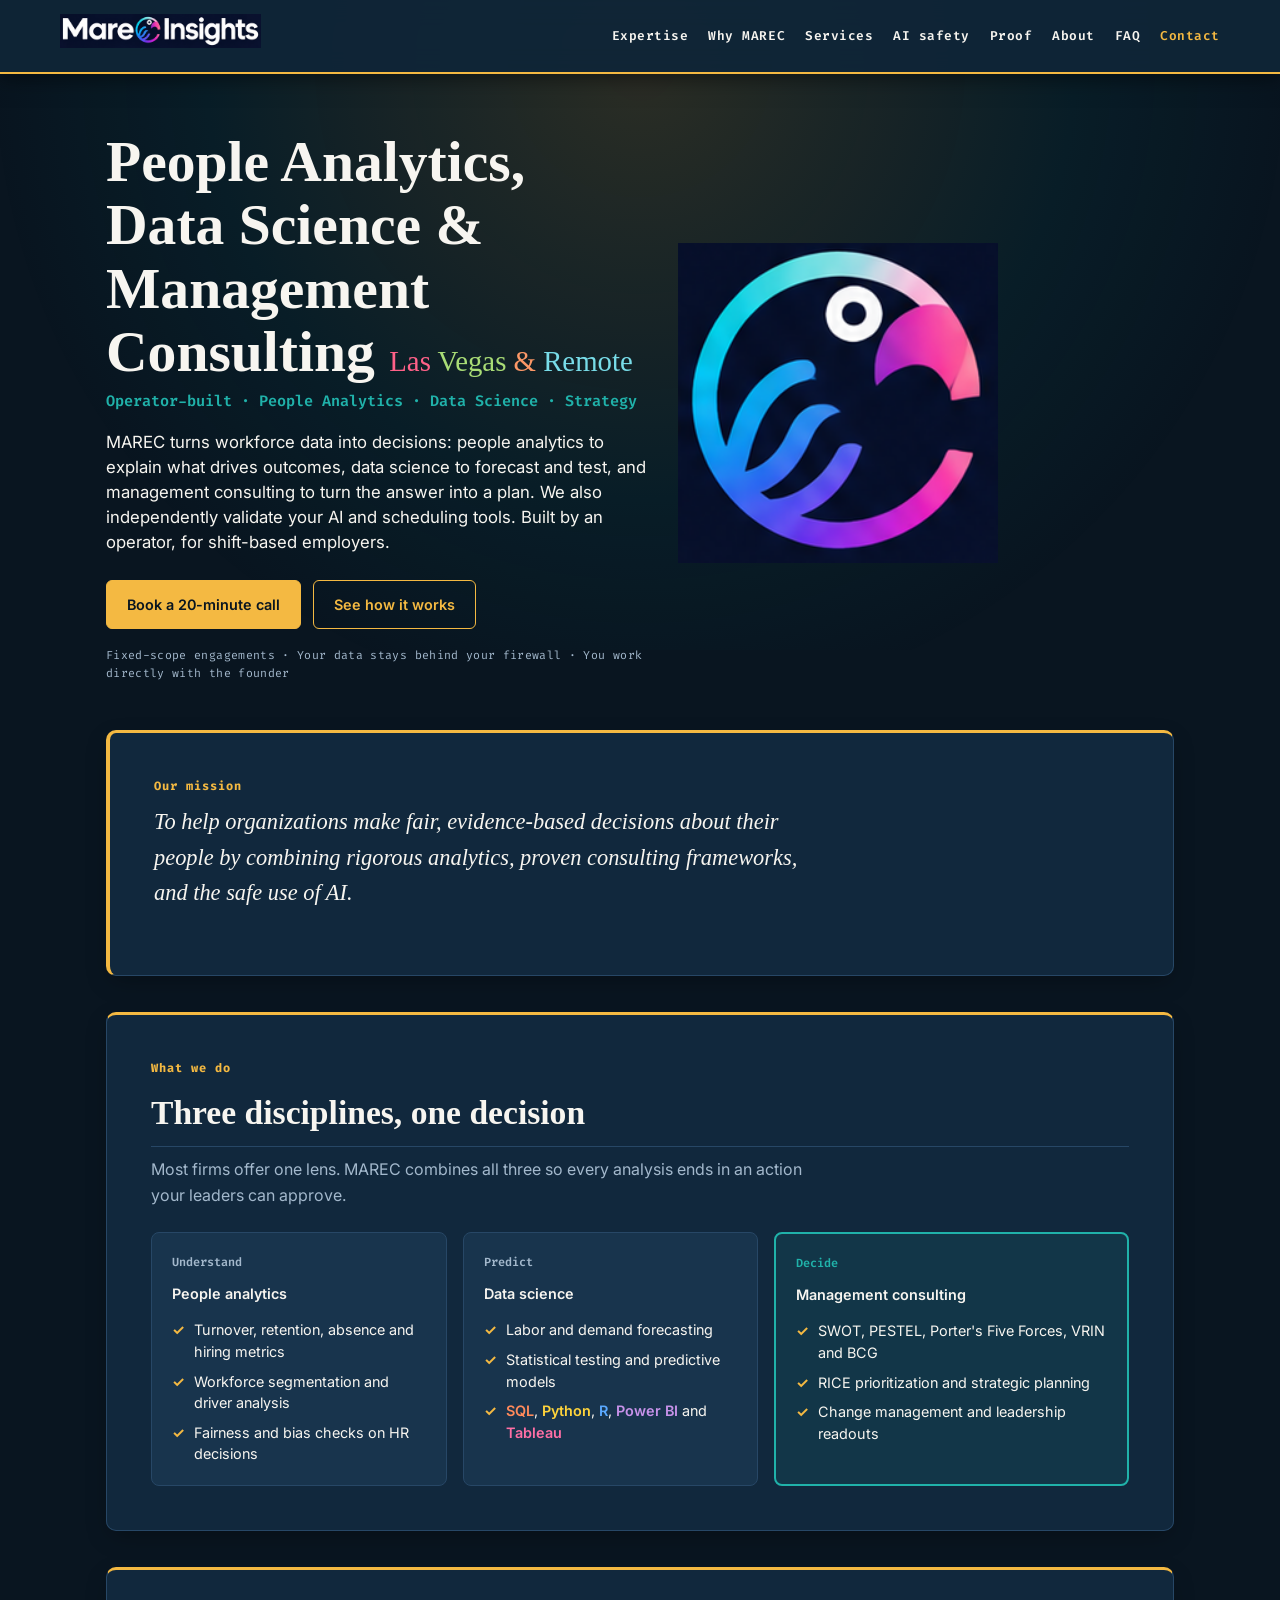
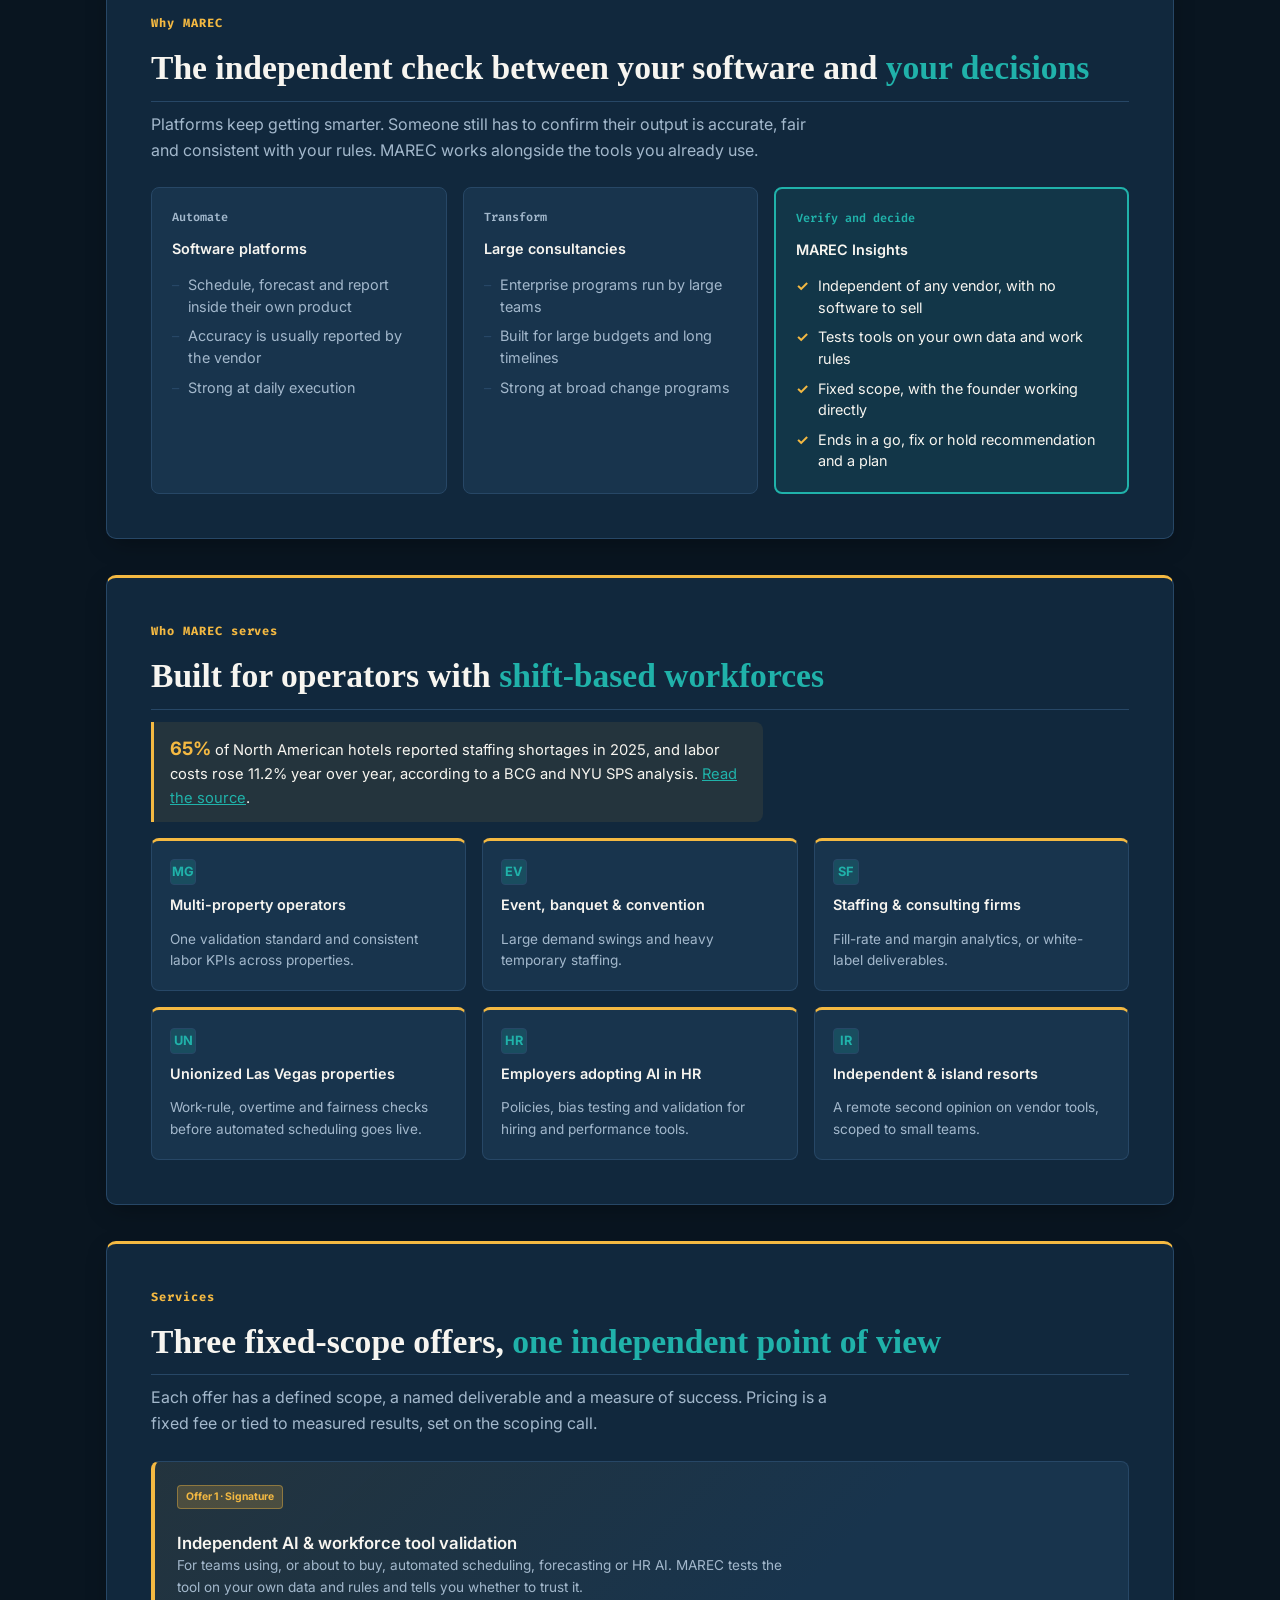
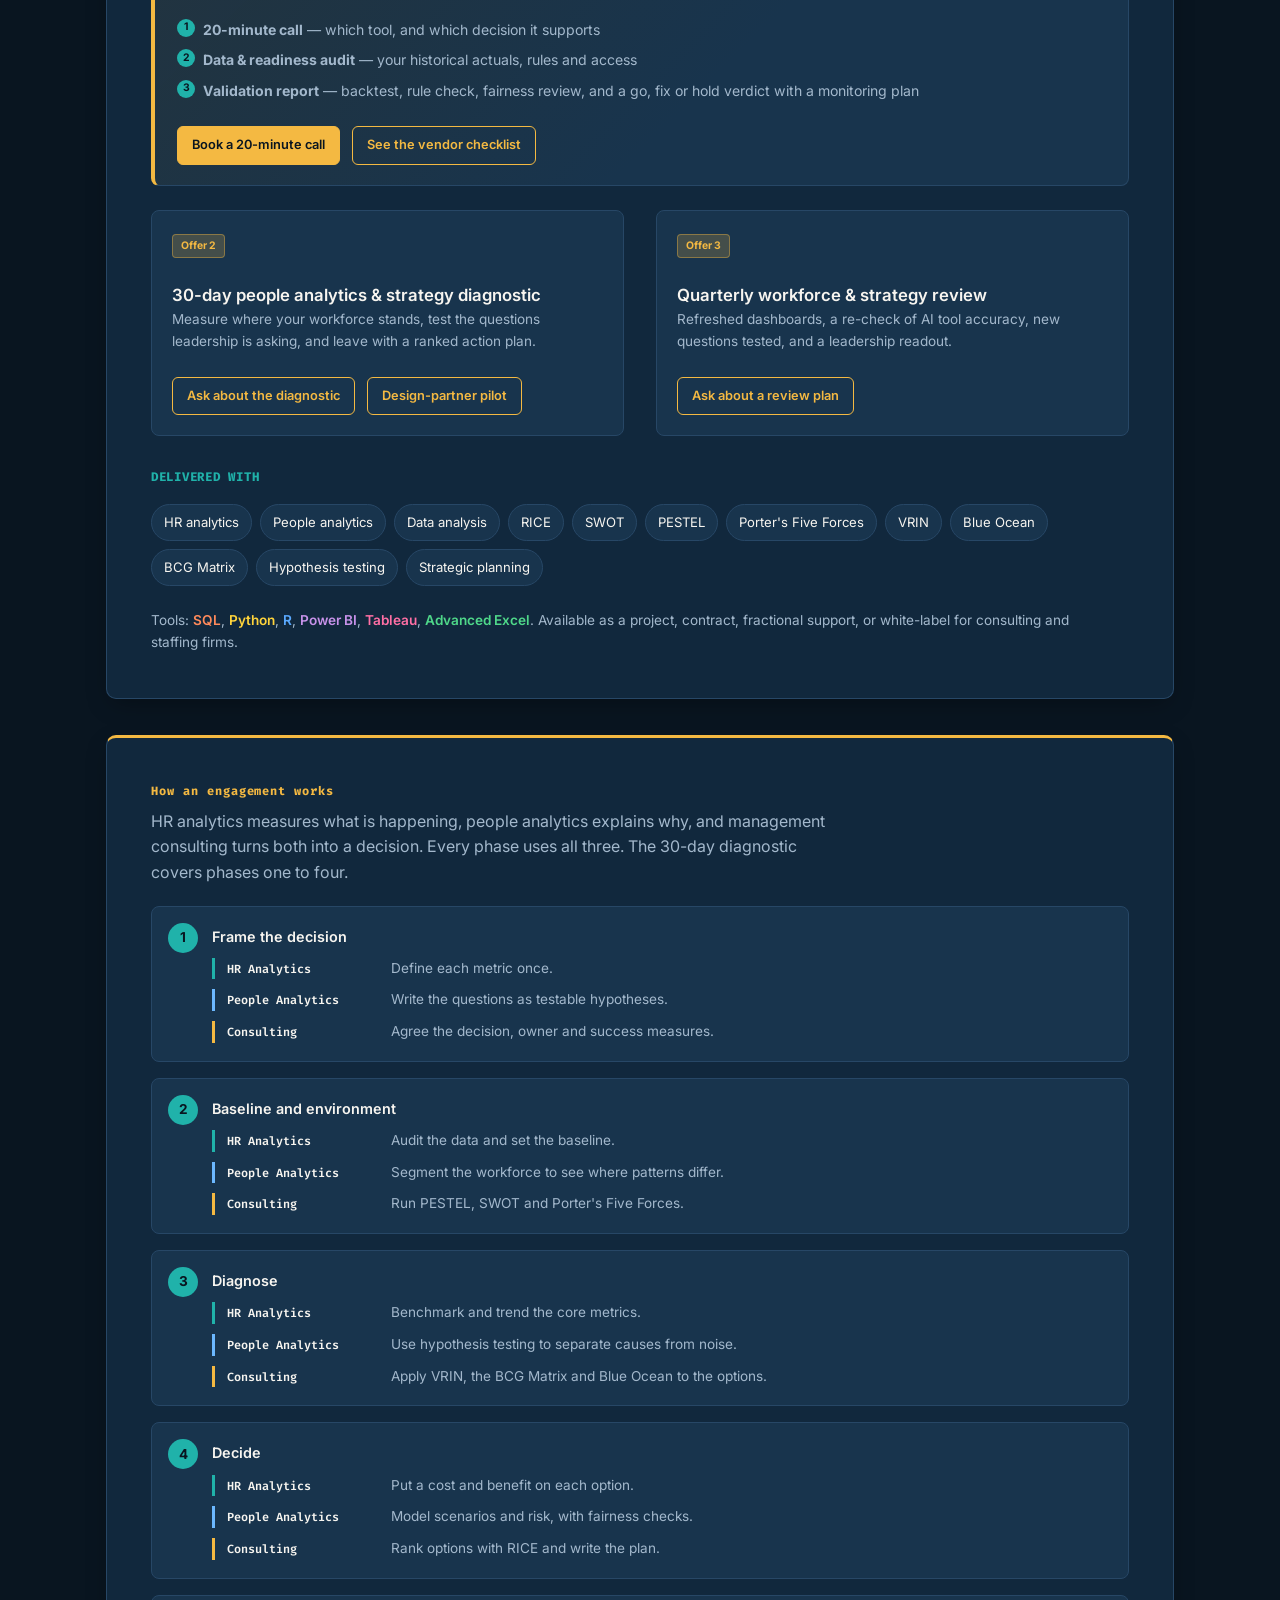
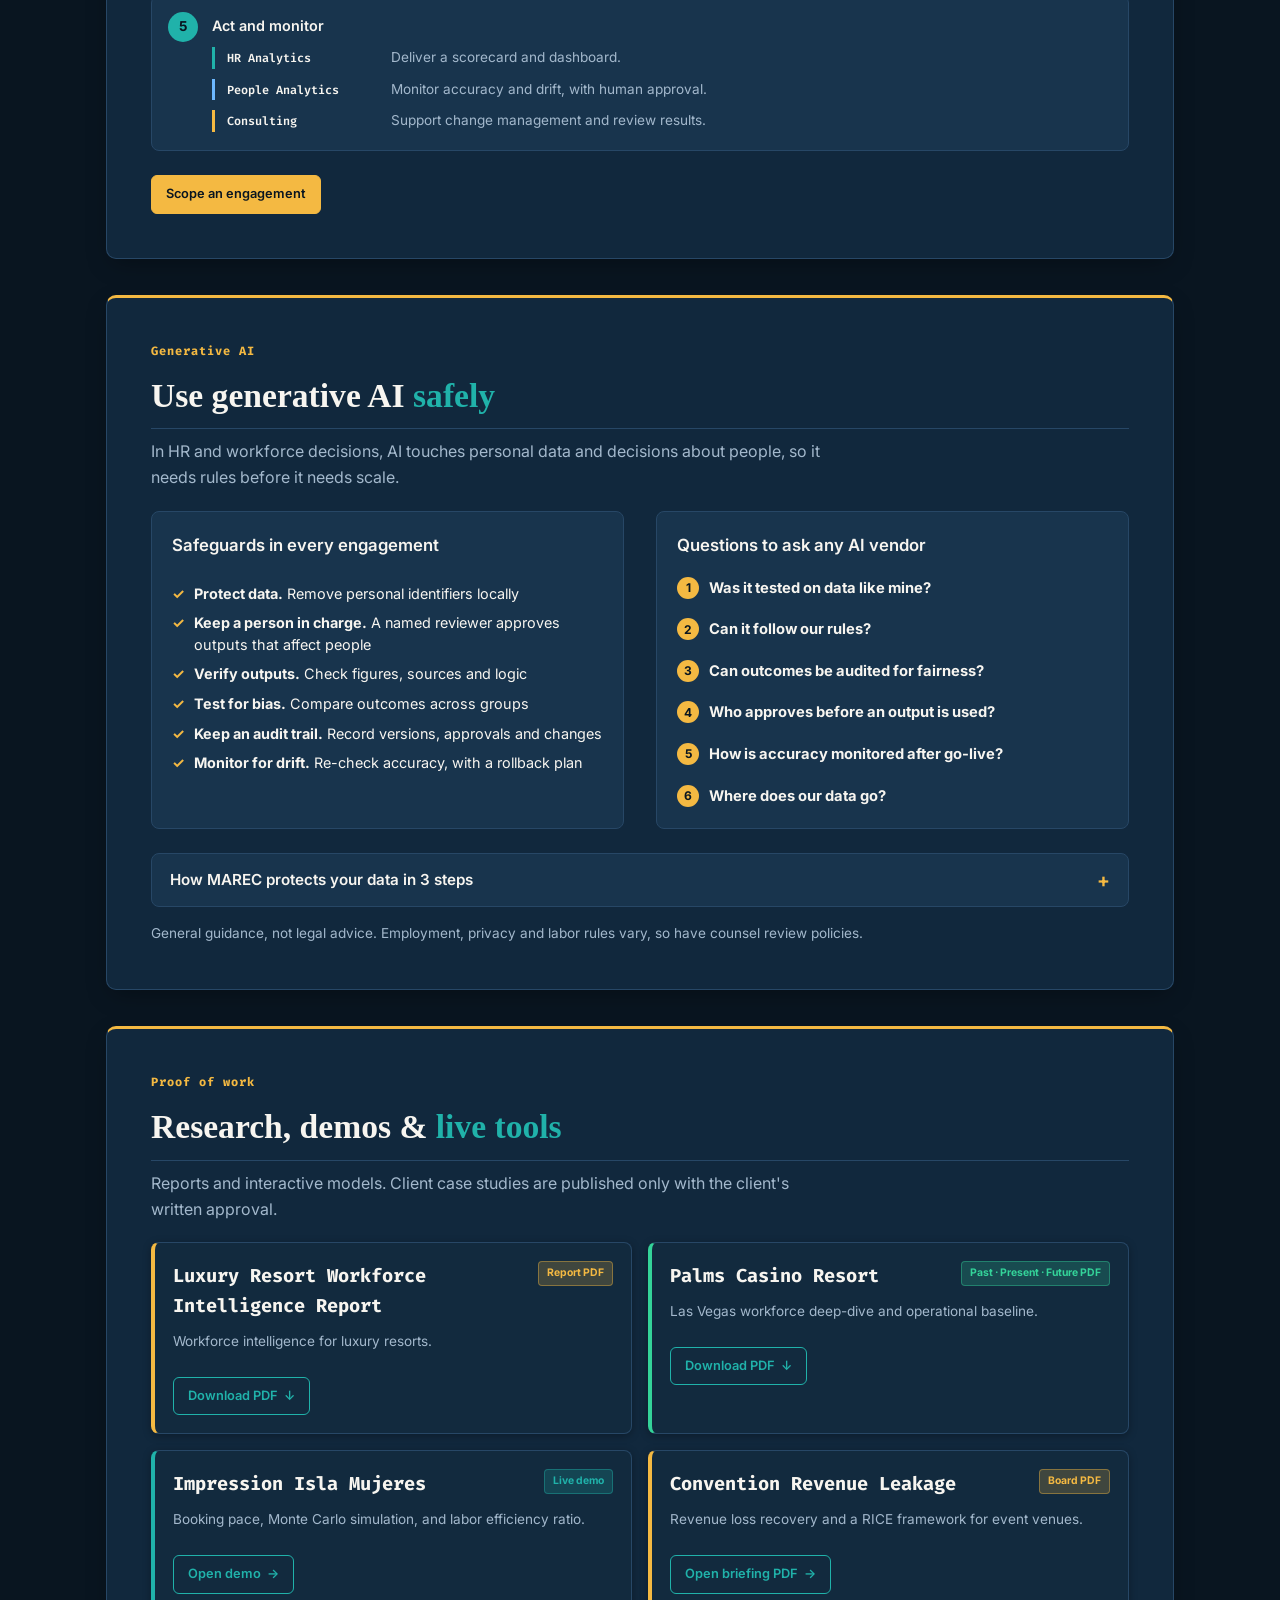
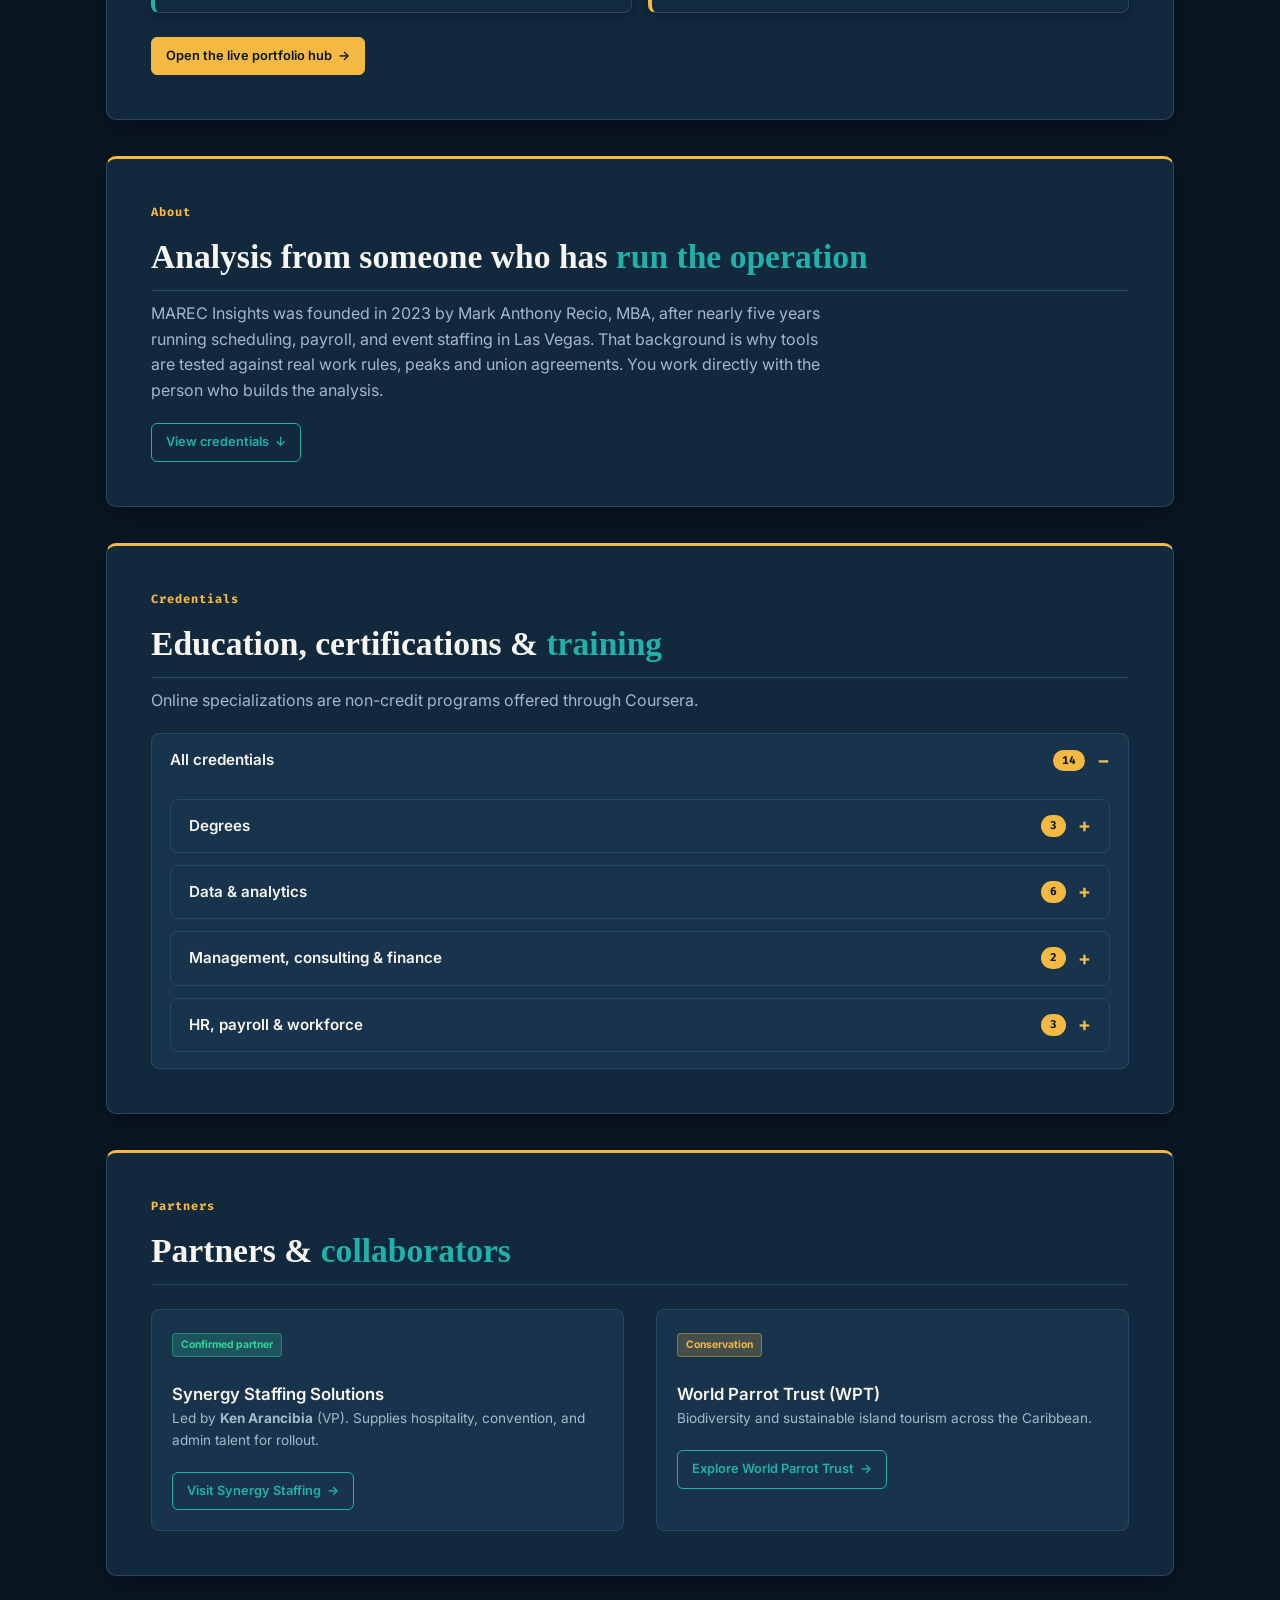
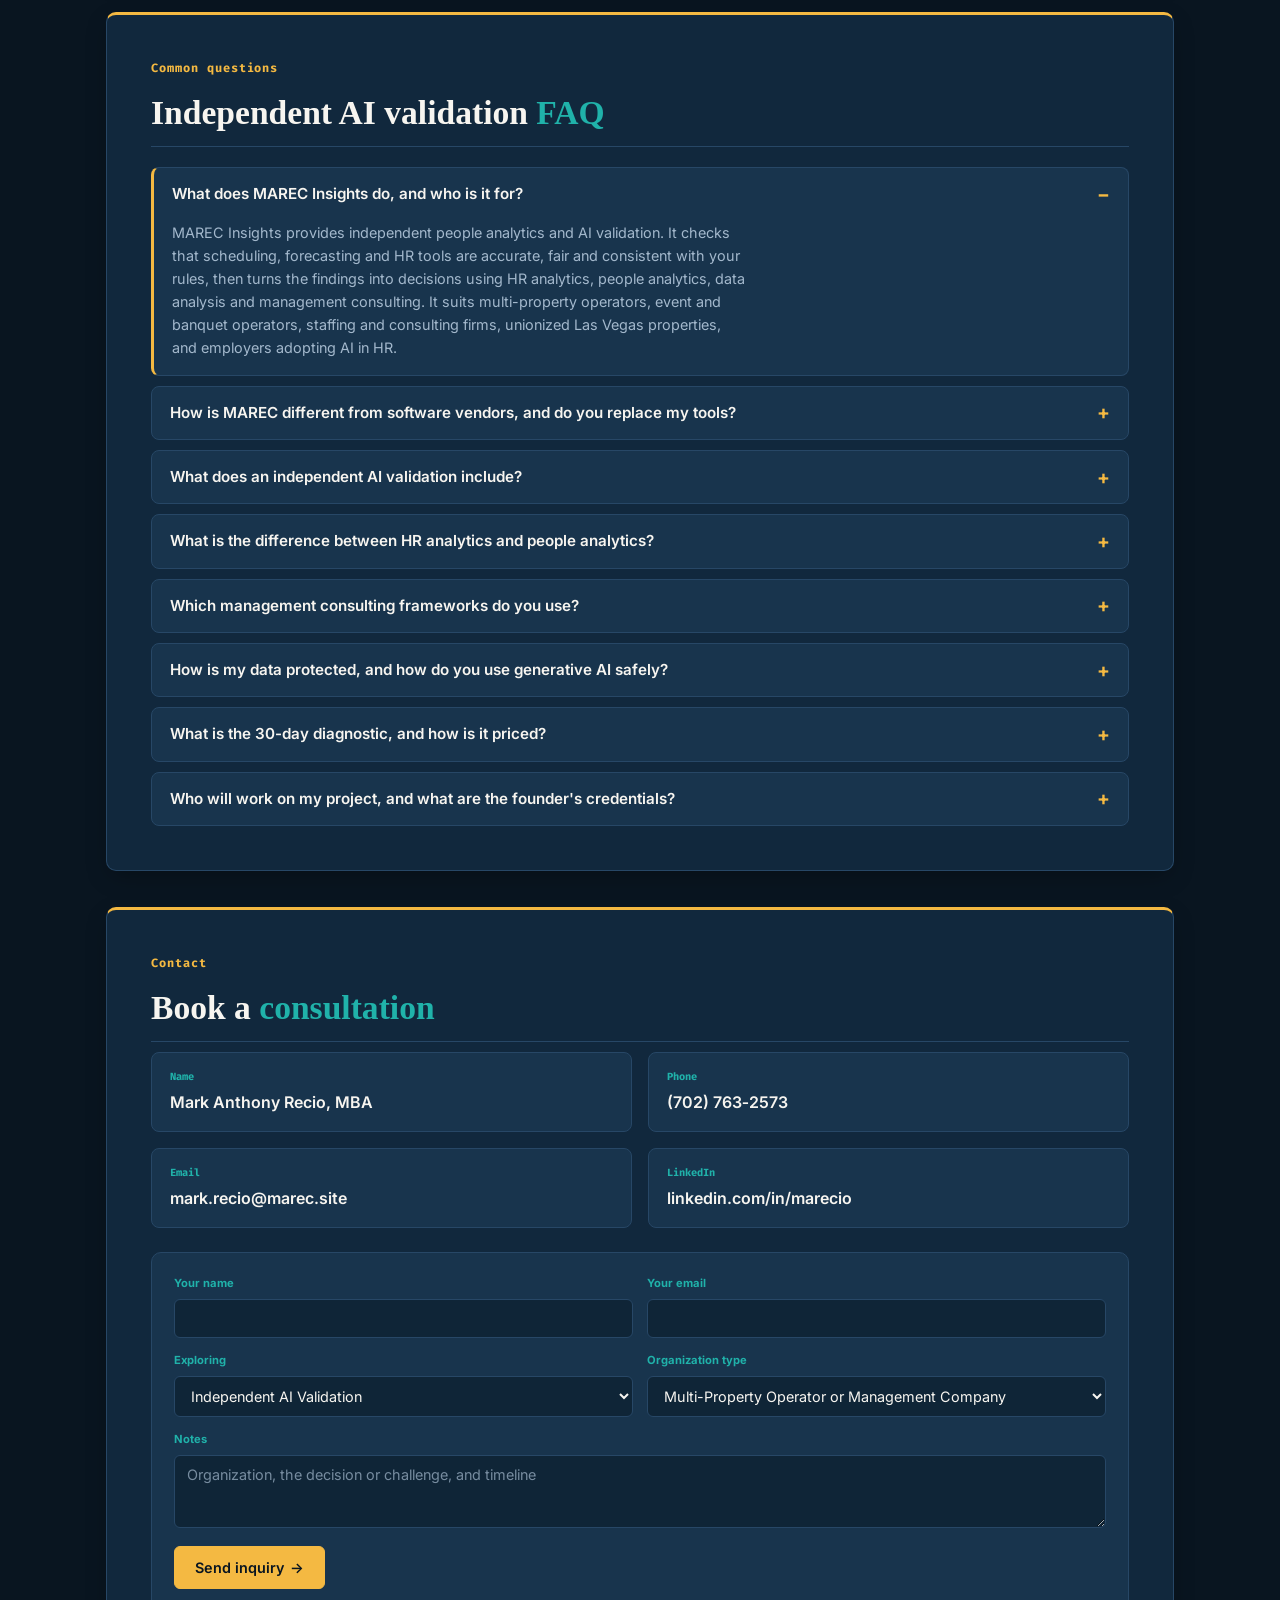
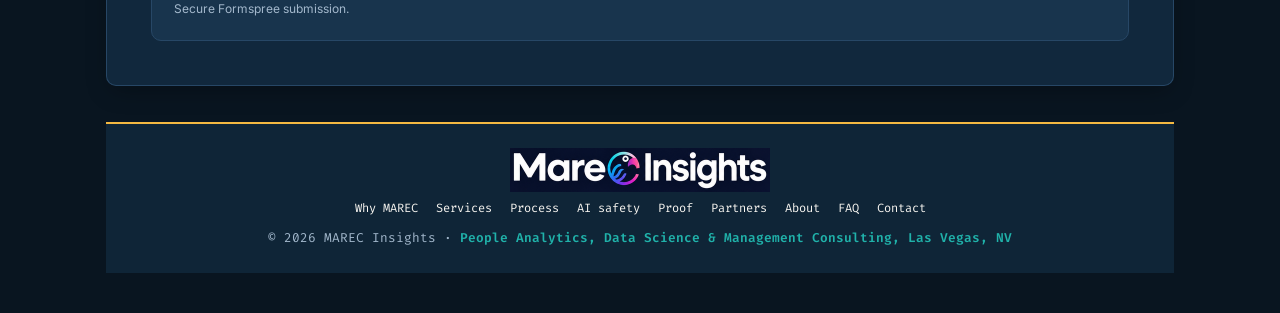
==== commit 114bf1b8: "Update index.html Signed-off-by: Mark Recio  <mark.recio.pro@gmail.com>" ====
--- a/index.html
+++ b/index.html
@@ -3,35 +3,36 @@
 <head>
   <meta charset="UTF-8">
   <meta name="viewport" content="width=device-width, initial-scale=1">
-  <title>Independent People Analytics & AI Validation | MAREC Insights</title>
-  <meta name="description" content="Independent validation of AI scheduling and workforce tools, plus HR analytics, people analytics and management consulting. Built by an operator for shift-based employers. Las Vegas and remote.">
+  <title>People Analytics, Data Science & Management Consulting | MAREC Insights</title>
+  <meta name="description" content="People analytics, data science and management consulting for hospitality and shift-based employers, with independent validation of AI and workforce tools. Built by an operator. Las Vegas and remote.">
   <meta name="robots" content="index, follow, max-snippet:-1, max-image-preview:large">
   <meta name="author" content="Mark Anthony Recio">
-  <meta name="theme-color" content="#0F2537">
+  <meta name="theme-color" content="#060F29">
   <meta name="color-scheme" content="dark">
   <link rel="canonical" href="https://marec.site/">
 
   <!-- Open Graph / social preview -->
   <meta property="og:type" content="website">
-  <meta property="og:title" content="Independent People Analytics & AI Validation | MAREC Insights">
-  <meta property="og:description" content="Independent validation of AI scheduling and workforce tools, plus HR analytics, people analytics and management consulting. Built by an operator for shift-based employers. Las Vegas and remote.">
+  <meta property="og:title" content="People Analytics, Data Science & Management Consulting | MAREC Insights">
+  <meta property="og:description" content="People analytics, data science and management consulting for hospitality and shift-based employers, with independent validation of AI and workforce tools. Built by an operator. Las Vegas and remote.">
   <meta property="og:url" content="https://marec.site/">
-  <meta property="og:image" content="https://github.com/markreciopro/marec_insights/blob/main/Gemini_Generated_Image_2r8hcu2r8hcu2r8h.jpg?raw=true">
+  <meta property="og:image" content="https://marec.site/og-image.png">
   <meta property="og:site_name" content="MAREC Insights">
   <meta property="og:locale" content="en_US">
-  <meta property="og:image:alt" content="MAREC Insights analytics workspace with people analytics and strategy dashboards">
+  <meta property="og:image:alt" content="MAREC Insights logo: the parrot mark beside the wordmark">
   <meta name="twitter:card" content="summary_large_image">
-  <meta name="twitter:title" content="Independent People Analytics & AI Validation | MAREC Insights">
-  <meta name="twitter:description" content="Independent validation of AI scheduling and workforce tools, plus HR analytics, people analytics and management consulting. Built by an operator for shift-based employers. Las Vegas and remote.">
-  <meta name="twitter:image" content="https://github.com/markreciopro/marec_insights/blob/main/Gemini_Generated_Image_2r8hcu2r8hcu2r8h.jpg?raw=true">
+  <meta name="twitter:title" content="People Analytics, Data Science & Management Consulting | MAREC Insights">
+  <meta name="twitter:description" content="People analytics, data science and management consulting for hospitality and shift-based employers, with independent validation of AI and workforce tools. Built by an operator. Las Vegas and remote.">
+  <meta name="twitter:image" content="https://marec.site/og-image.png">
 
   <!-- Favicon -->
-  <link rel="icon" href="data:image/svg+xml,%3Csvg xmlns='http://www.w3.org/2000/svg' viewBox='0 0 64 64'%3E%3Crect width='64' height='64' rx='12' fill='%230F2537'/%3E%3Ctext x='32' y='43' font-family='Georgia,serif' font-size='30' font-weight='700' fill='%23F4B942' text-anchor='middle'%3EM%3C/text%3E%3C/svg%3E">
+  <link rel="icon" type="image/png" href="[data-uri]">
+  
 
   <link rel="preconnect" href="https://fonts.googleapis.com">
   <link rel="preconnect" href="https://fonts.gstatic.com" crossorigin>
-  <link href="https://fonts.googleapis.com/css2?family=Cinzel:wght@500;600;700&family=Fira+Code:wght@400;600&family=Inter:wght@300;400;500;600;700&display=swap" rel="stylesheet">
-  <link rel="stylesheet" href="./style.css?v=3">
+  <link href="https://fonts.googleapis.com/css2?family=Outfit:wght@400;500;600;700&family=Fira+Code:wght@400;600&family=Inter:wght@300;400;500;600;700&display=swap" rel="stylesheet">
+  <link rel="stylesheet" href="./style.css?v=4">
 
   <!-- Structured data -->
   <script type="application/ld+json">
@@ -54,7 +55,8 @@
       "name": "MAREC Insights",
       "url": "https://marec.site/",
       "description": "Independent people analytics and AI validation for shift-based employers, with HR analytics, data analysis and management consulting, built by an operator who has run scheduling, payroll and event staffing.",
-      "image": "https://github.com/markreciopro/marec_insights/blob/main/Gemini_Generated_Image_2r8hcu2r8hcu2r8h.jpg?raw=true",
+      "image": "https://marec.site/og-image.png",
+      "logo": "https://marec.site/marec-logo.png",
       "telephone": "+1-702-763-2573",
       "email": "mark.recio@marec.site",
       "address": {
@@ -81,6 +83,9 @@
         "HR analytics",
         "People analytics",
         "Data analysis",
+        "Data science",
+        "Predictive modeling",
+        "Machine learning",
         "Management consulting",
         "Strategic planning",
         "SWOT analysis",
@@ -171,7 +176,7 @@
         "https://markreciopro.github.io/Portfolio/"
       ],
       "foundingDate": "2023",
-      "slogan": "Independent people analytics and AI validation, built by an operator."
+      "slogan": "People analytics, data science and management consulting, built by an operator."
     },
     {
       "@type": "Person",
@@ -342,7 +347,7 @@
   <!-- NAVIGATION -->
   <nav class="nav-header" aria-label="Primary">
     <div class="nav-container">
-      <a href="#hero" class="nav-brand mono" aria-label="MAREC Insights, back to top"><span aria-hidden="true"><span class="syn-key">MAREC</span> <span class="syn-fn">INSIGHTS</span></span></a>
+      <a href="#hero" class="nav-brand mono" aria-label="MAREC Insights, back to top"><img class="brand-logo" src="[data-uri]" width="201" height="34" alt=""></a>
       <button type="button" class="nav-toggle" id="navToggle" aria-expanded="false" aria-controls="navTabs">
         <span class="nav-toggle-bar"></span>
         <span class="nav-toggle-bar"></span>
@@ -350,6 +355,7 @@
         <span class="sr-only">Menu</span>
       </button>
       <div class="nav-tabs" id="navTabs">
+        <a href="#expertise" class="nav-link mono">Expertise</a>
         <a href="#difference" class="nav-link mono">Why MAREC</a>
         <a href="#services" class="nav-link mono">Services</a>
         <a href="#ai-safety" class="nav-link mono">AI safety</a>
@@ -368,7 +374,7 @@
       <div class="hero-top">
         <div class="hero-text-block">
           <h1 class="hero-title">
-            Independent People Analytics &amp; AI Validation
+            People Analytics, Data Science &amp; <span class="grad-text">Management Consulting</span>
             <span class="title-sub">
               <span class="code-keyword">Las</span>
               <span class="code-string">Vegas</span>
@@ -376,149 +382,16 @@
               <span class="code-function">Remote</span>
             </span>
           </h1>
-          <p class="hero-sub mono">Operator-built &middot; HR &amp; People Analytics &middot; Strategy</p>
-          <p class="hero-tagline">Your software schedules, forecasts and scores. MAREC checks that it is accurate, fair and consistent with your rules, then turns the findings into decisions. Built by an operator, for shift-based employers and teams adopting AI.</p>
+          <p class="hero-sub mono">Operator-built &middot; People Analytics &middot; Data Science &middot; Strategy</p>
+          <p class="hero-tagline">MAREC turns workforce data into decisions: people analytics to explain what drives outcomes, data science to forecast and test, and management consulting to turn the answer into a plan. We also independently validate your AI and scheduling tools. Built by an operator, for shift-based employers.</p>
           <div class="cta-row">
             <a href="#contact" class="btn btn-primary">Book a 20-minute call</a>
             <a href="#process" class="btn btn-ghost">See how it works</a>
           </div>
           <p class="hero-note mono">Fixed-scope engagements &middot; Your data stays behind your firewall &middot; You work directly with the founder</p>
         </div>
-        <div class="parrot-wrap" id="parrotWrap">
-          <div class="parrot-stage" id="parrotStage">
-            <svg class="parrot" id="parrot" viewBox="120 30 820 1010" role="img" aria-labelledby="parrotTitle parrotDesc" xmlns="http://www.w3.org/2000/svg">
-              <title id="parrotTitle">MAREC Insights logo: ornate neon parrot on a gold perch</title>
-              <desc id="parrotDesc">A neon line-art parrot with a green crest, pink beak, orange chest and cyan wing, perched on a scrolled gold perch with a fan of tail feathers, above the MAREC Insights wordmark and the line People Analytics.</desc>
-              <defs>
-                <filter id="neonGlow" x="-20%" y="-20%" width="140%" height="140%">
-                  <feGaussianBlur stdDeviation="7" result="b"/>
-                  <feMerge><feMergeNode in="b"/><feMergeNode in="b"/><feMergeNode in="SourceGraphic"/></feMerge>
-                </filter>
-                <filter id="railGlow" filterUnits="userSpaceOnUse" x="180" y="720" width="640" height="150">
-                  <feGaussianBlur stdDeviation="7" result="b"/>
-                  <feMerge><feMergeNode in="b"/><feMergeNode in="b"/><feMergeNode in="SourceGraphic"/></feMerge>
-                </filter>
-                <linearGradient id="gGreen" gradientUnits="userSpaceOnUse" x1="300" y1="100" x2="790" y2="210"><stop offset="0" stop-color="#4FD88A"/><stop offset="1" stop-color="#C4F55A"/></linearGradient>
-                <linearGradient id="gCyan" gradientUnits="userSpaceOnUse" x1="100" y1="650" x2="380" y2="290"><stop offset="0" stop-color="#4F9DFF"/><stop offset="1" stop-color="#3DF0E0"/></linearGradient>
-                <linearGradient id="gOrange" gradientUnits="userSpaceOnUse" x1="500" y1="255" x2="640" y2="770"><stop offset="0" stop-color="#FFB347"/><stop offset="1" stop-color="#FF6A3D"/></linearGradient>
-                <linearGradient id="gPink" gradientUnits="userSpaceOnUse" x1="660" y1="200" x2="850" y2="490"><stop offset="0" stop-color="#FF8FB3"/><stop offset="1" stop-color="#F0608F"/></linearGradient>
-                <linearGradient id="gPerch" gradientUnits="userSpaceOnUse" x1="230" y1="0" x2="770" y2="0"><stop offset="0" stop-color="#E9A730"/><stop offset="0.5" stop-color="#FFE08A"/><stop offset="1" stop-color="#E9A730"/></linearGradient>
-                <linearGradient id="gTail" gradientUnits="userSpaceOnUse" x1="350" y1="780" x2="650" y2="900"><stop offset="0" stop-color="#4F9DFF"/><stop offset="0.5" stop-color="#3DF0E0"/><stop offset="1" stop-color="#8FE060"/></linearGradient>
-                <radialGradient id="stageGlow" cx="50%" cy="46%" r="52%">
-                  <stop offset="0" stop-color="#20B2AA" stop-opacity="0.22"/>
-                  <stop offset="0.6" stop-color="#F0608F" stop-opacity="0.07"/>
-                  <stop offset="1" stop-color="#091520" stop-opacity="0"/>
-                </radialGradient>
-              </defs>
-
-              <circle cx="520" cy="470" r="470" fill="url(#stageGlow)"/>
-              <path class="body-fill" transform="translate(95 100) scale(0.85)" d="M375 292 C325 345 298 430 290 512 C335 504 385 506 425 524 C475 548 508 610 516 680 C520 735 498 775 470 800 L546 768 L600 740 L624 722 L650 650 L696 608 L668 452 C634 440 598 430 598 430 C536 408 494 336 512 255 Z"/>
-
-              <!-- parrot, tail and perch float together -->
-              <g class="parrot-bob">
-                <g class="tail" fill="none" stroke-linecap="round" stroke-linejoin="round" filter="url(#neonGlow)">
-                  <path class="tail-l" d="M494 776 C460 804 414 828 358 846 C414 852 466 830 494 776 Z"/>
-                  <path class="tail-r" d="M506 776 C540 804 586 828 642 846 C586 852 534 830 506 776 Z"/>
-                  <path class="tail-m" d="M500 778 C485 816 487 850 500 880 C513 850 515 816 500 778 Z"/>
-                </g>
-                <g transform="translate(95 100) scale(0.85)" filter="url(#neonGlow)" fill="none" stroke-linecap="round" stroke-linejoin="round">
-                  <g class="p-cyan">
-                    <path d="M375 292 C325 345 298 430 290 512"/>
-                    <path d="M290 512 C335 504 385 506 425 524 C475 548 508 610 516 680 C520 735 498 775 470 800"/>
-                    <path d="M290 512 C232 566 162 612 103 636 C152 652 215 662 262 650"/>
-                    <path d="M205 625 C255 612 298 592 325 568"/>
-                    <path d="M240 690 C300 676 350 650 382 578"/>
-                    <path d="M215 712 C300 704 385 672 420 614"/>
-                    <path d="M398 752 C440 706 458 668 460 622"/>
-                  </g>
-                  <g class="p-orange">
-                    <path d="M512 255 C468 280 436 336 428 400 C424 462 458 516 498 548"/>
-                    <path d="M512 255 C494 336 536 408 598 430 C634 440 656 440 668 452"/>
-                    <path d="M488 430 L480 520 L508 466 L526 548 L554 470 L588 566 L602 518 L638 592 L664 528 L696 608"/>
-                    <path d="M668 452 C676 506 690 562 696 608"/>
-                    <path d="M696 608 L650 596 L642 650 L624 722 L600 690 L592 740"/>
-                    <path d="M532 628 L548 690 L562 762 L546 768 L536 700"/>
-                    <path d="M600 606 L606 668 L630 724"/>
-                  </g>
-                  <g class="parrot-head">
-                    <g class="p-green">
-                      <path class="p-leaf" d="M315 112 C345 130 440 152 562 146 C470 158 370 152 315 112 Z"/>
-                      <path class="p-leaf" d="M283 188 C330 194 410 192 455 172 C430 208 340 226 283 188 Z"/>
-                      <path class="p-leaf" d="M255 278 C312 268 402 248 472 216 C440 264 340 302 255 278 Z"/>
-                      <path d="M450 128 C520 92 640 76 705 118 C760 152 785 180 790 208"/>
-                      <path d="M515 226 C545 188 612 168 665 182 C705 196 718 226 714 268"/>
-                      <circle class="parrot-socket" cx="610" cy="240" r="26"/>
-                      <g class="parrot-eye"><g class="parrot-pupil"><circle class="p-dot" cx="605" cy="236" r="6"/></g></g>
-                    </g>
-                    <g class="p-pink">
-                      <path d="M728 206 C742 190 768 196 776 218"/>
-                      <path d="M736 204 C792 214 846 262 852 336 C856 402 824 462 778 492"/>
-                      <path d="M718 262 C778 296 806 380 792 438"/>
-                      <path d="M690 322 C720 374 756 408 790 436"/>
-                      <path d="M660 414 C694 450 748 452 788 424"/>
-                      <path d="M776 492 C796 470 806 450 800 426"/>
-                    </g>
-                  </g>
-                </g>
-
-                <g class="tube-core" transform="translate(95 100) scale(0.85)" fill="none" stroke-linecap="round" stroke-linejoin="round">
-                  <g class="c-c">
-                    <path d="M375 292 C325 345 298 430 290 512"/>
-                    <path d="M290 512 C335 504 385 506 425 524 C475 548 508 610 516 680 C520 735 498 775 470 800"/>
-                    <path d="M290 512 C232 566 162 612 103 636 C152 652 215 662 262 650"/>
-                    <path d="M205 625 C255 612 298 592 325 568"/>
-                    <path d="M240 690 C300 676 350 650 382 578"/>
-                    <path d="M215 712 C300 704 385 672 420 614"/>
-                    <path d="M398 752 C440 706 458 668 460 622"/>
-                  </g>
-                  <g class="c-o">
-                    <path d="M512 255 C468 280 436 336 428 400 C424 462 458 516 498 548"/>
-                    <path d="M512 255 C494 336 536 408 598 430 C634 440 656 440 668 452"/>
-                    <path d="M488 430 L480 520 L508 466 L526 548 L554 470 L588 566 L602 518 L638 592 L664 528 L696 608"/>
-                    <path d="M668 452 C676 506 690 562 696 608"/>
-                    <path d="M696 608 L650 596 L642 650 L624 722 L600 690 L592 740"/>
-                    <path d="M532 628 L548 690 L562 762 L546 768 L536 700"/>
-                    <path d="M600 606 L606 668 L630 724"/>
-                  </g>
-                  <g class="parrot-head">
-                    <g class="c-g">
-                      <path class="c-leaf" d="M315 112 C345 130 440 152 562 146 C470 158 370 152 315 112 Z"/>
-                      <path class="c-leaf" d="M283 188 C330 194 410 192 455 172 C430 208 340 226 283 188 Z"/>
-                      <path class="c-leaf" d="M255 278 C312 268 402 248 472 216 C440 264 340 302 255 278 Z"/>
-                      <path d="M450 128 C520 92 640 76 705 118 C760 152 785 180 790 208"/>
-                      <path d="M515 226 C545 188 612 168 665 182 C705 196 718 226 714 268"/>
-                      <circle class="c-ring" cx="610" cy="240" r="26"/>
-                    </g>
-                    <g class="c-p">
-                      <path d="M728 206 C742 190 768 196 776 218"/>
-                      <path d="M736 204 C792 214 846 262 852 336 C856 402 824 462 778 492"/>
-                      <path d="M718 262 C778 296 806 380 792 438"/>
-                      <path d="M690 322 C720 374 756 408 790 436"/>
-                      <path d="M660 414 C694 450 748 452 788 424"/>
-                      <path d="M776 492 C796 470 806 450 800 426"/>
-                    </g>
-                  </g>
-                </g>
-
-                <!-- ornate gold perch -->
-                <g fill="none" stroke-linecap="round" stroke-linejoin="round" filter="url(#railGlow)">
-                  <path class="rail" pathLength="1" d="M252 812 C252 806 261 805 264 812 C268 824 252 833 240 824 C226 812 238 792 262 790 C340 776 420 792 500 784 C580 776 660 792 738 790 C762 792 774 812 760 824 C748 833 732 824 736 812 C739 805 748 806 748 812"/>
-                </g>
-              </g>
-
-              <!-- wordmark -->
-              <g class="wordmark" text-anchor="middle">
-                <text class="wm-name" x="530" y="960" textLength="640" lengthAdjust="spacing"><tspan class="syn-key">MAREC</tspan> <tspan class="syn-fn">INSIGHTS</tspan></text>
-                <path class="wm-line" d="M180 1006 H318 M742 1006 H880"/>
-                <circle class="wm-dot" cx="170" cy="1006" r="4"/>
-                <circle class="wm-dot" cx="890" cy="1006" r="4"/>
-                <text class="wm-tag" x="530" y="1014" textLength="400" lengthAdjust="spacing">People Analytics</text>
-              </g>
-            </svg>
-
-            <p class="parrot-bubble mono" id="parrotBubble" role="status" aria-live="polite"></p>
-            <button type="button" class="parrot-hit" id="parrotHit" aria-label="Make the parrot chirp"></button>
-          </div>
+        <div class="hero-art">
+          <img class="hero-mark" src="[data-uri]" width="320" height="320" alt="MAREC Insights parrot logo mark" fetchpriority="high">
         </div>
       </div>
     </header>
@@ -528,6 +401,42 @@
     <section id="mission" class="card mission-card reveal" aria-label="Mission">
       <p class="eyebrow mono">Our mission</p>
       <p class="mission-statement">To help organizations make fair, evidence-based decisions about their people by combining rigorous analytics, proven consulting frameworks, and the safe use of AI.</p>
+    </section>
+
+    <!-- PILLARS -->
+    <section id="expertise" class="card reveal" aria-labelledby="expTitle">
+      <p class="eyebrow mono">What we do</p>
+      <h2 class="card-title" id="expTitle">Three disciplines, <span class="grad-text">one decision</span></h2>
+      <p class="body-muted description-text">Most firms offer one lens. MAREC combines all three so every analysis ends in an action your leaders can approve.</p>
+      <div class="compare-grid">
+        <article class="compare-card">
+          <p class="compare-role mono">Understand</p>
+          <h3 class="comp-title">People analytics</h3>
+          <ul class="check-list">
+            <li>Turnover, retention, absence and hiring metrics</li>
+            <li>Workforce segmentation and driver analysis</li>
+            <li>Fairness and bias checks on HR decisions</li>
+          </ul>
+        </article>
+        <article class="compare-card">
+          <p class="compare-role mono">Predict</p>
+          <h3 class="comp-title">Data science</h3>
+          <ul class="check-list">
+            <li>Labor and demand forecasting</li>
+            <li>Statistical testing and predictive models</li>
+            <li><span class="kw kw-sql">SQL</span>, <span class="kw kw-python">Python</span>, <span class="kw kw-r">R</span>, <span class="kw kw-powerbi">Power BI</span> and <span class="kw kw-tableau">Tableau</span></li>
+          </ul>
+        </article>
+        <article class="compare-card is-marec">
+          <p class="compare-role mono">Decide</p>
+          <h3 class="comp-title">Management consulting</h3>
+          <ul class="check-list">
+            <li>SWOT, PESTEL, Porter's Five Forces, VRIN and BCG</li>
+            <li>RICE prioritization and strategic planning</li>
+            <li>Change management and leadership readouts</li>
+          </ul>
+        </article>
+      </div>
     </section>
 
     <!-- DIFFERENCE -->
@@ -997,13 +906,14 @@
     </section>
 
     <footer>
+      <img class="footer-logo" src="[data-uri]" width="260" height="44" alt="MAREC Insights" loading="lazy">
       <nav class="footer-links mono" aria-label="Footer">
         <a href="#difference">Why MAREC</a><a href="#services">Services</a><a href="#process">Process</a><a href="#ai-safety">AI safety</a><a href="#proof">Proof</a><a href="#partners">Partners</a><a href="#about">About</a><a href="#faq">FAQ</a><a href="#contact">Contact</a>
       </nav>
-      <p class="mono">&copy; <span id="year">2026</span> MAREC Insights &middot; <span class="turquoise">Independent People Analytics &amp; AI Validation, Las Vegas, NV</span></p>
+      <p class="mono">&copy; <span id="year">2026</span> MAREC Insights &middot; <span class="turquoise">People Analytics, Data Science &amp; Management Consulting, Las Vegas, NV</span></p>
     </footer>
   </main>
 
-  <script src="./script.js?v=3" defer></script>
+  <script src="./script.js?v=4" defer></script>
 </body>
 </html>
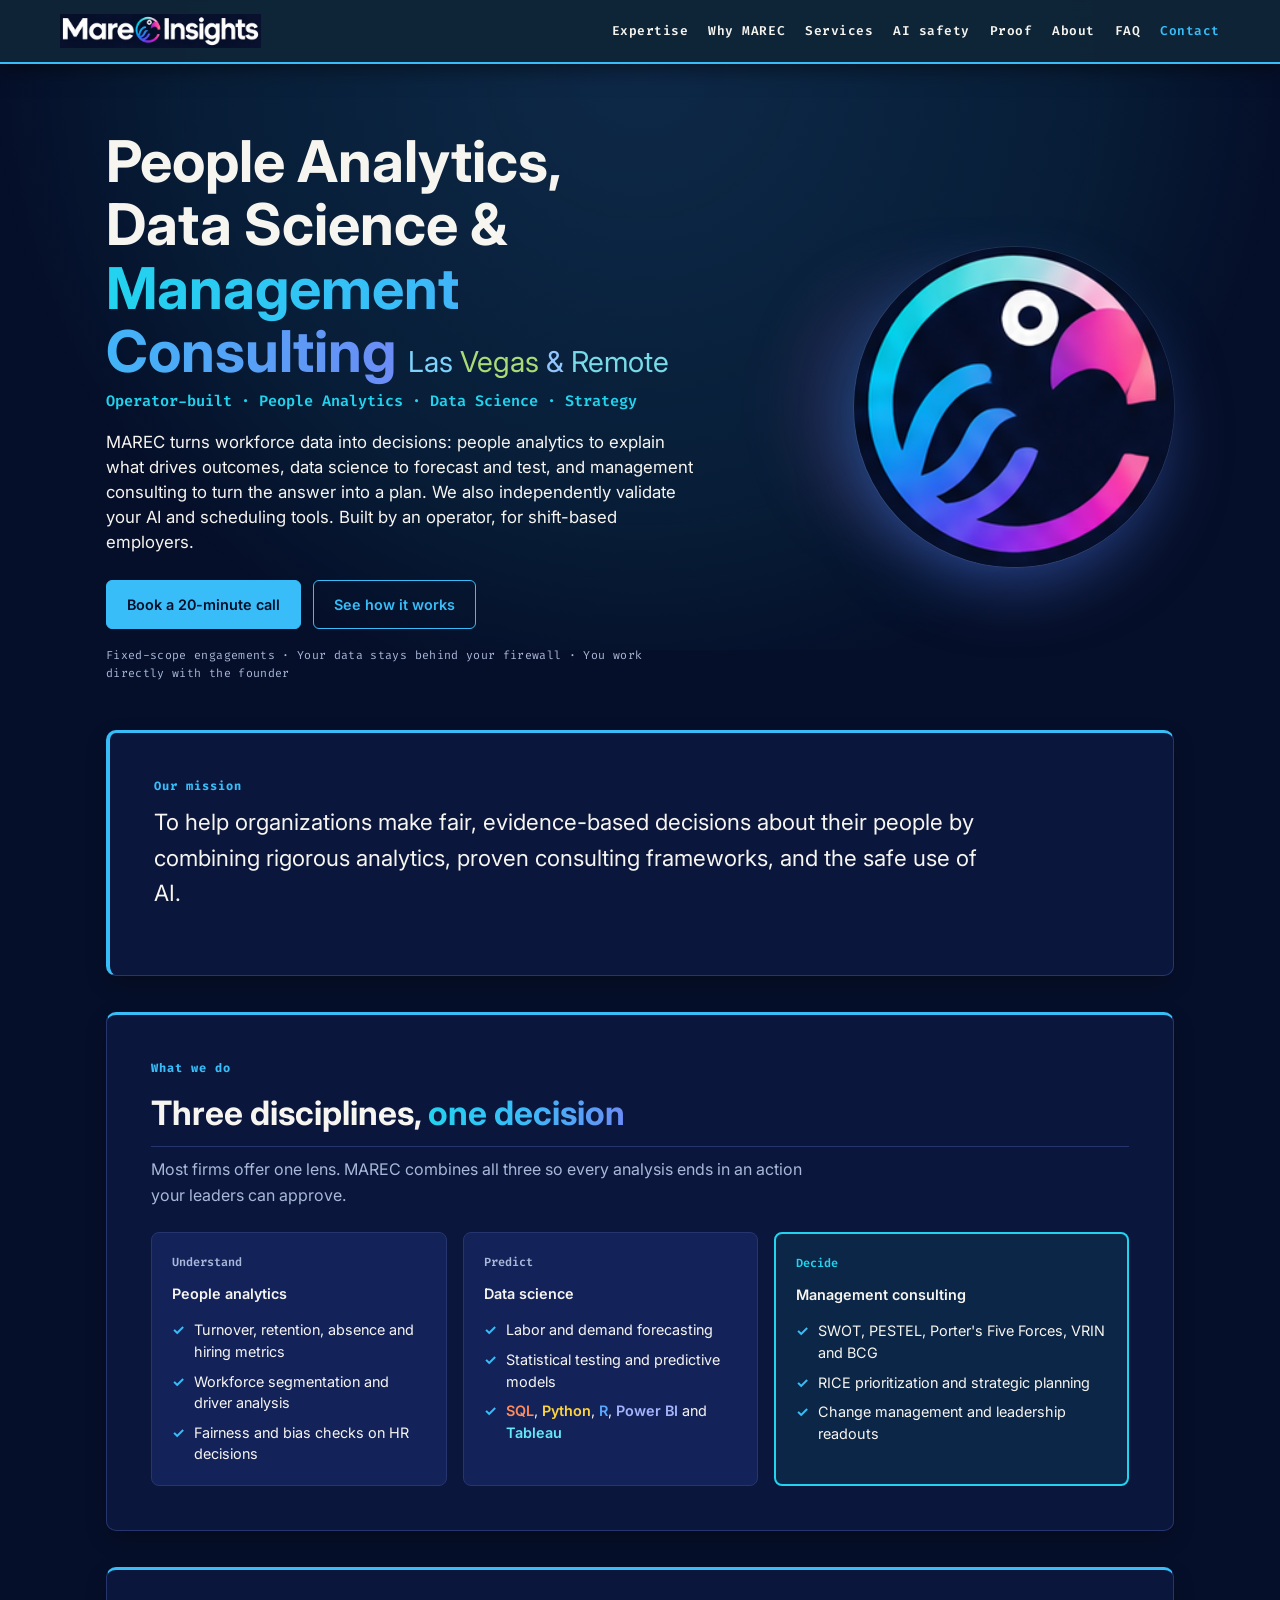
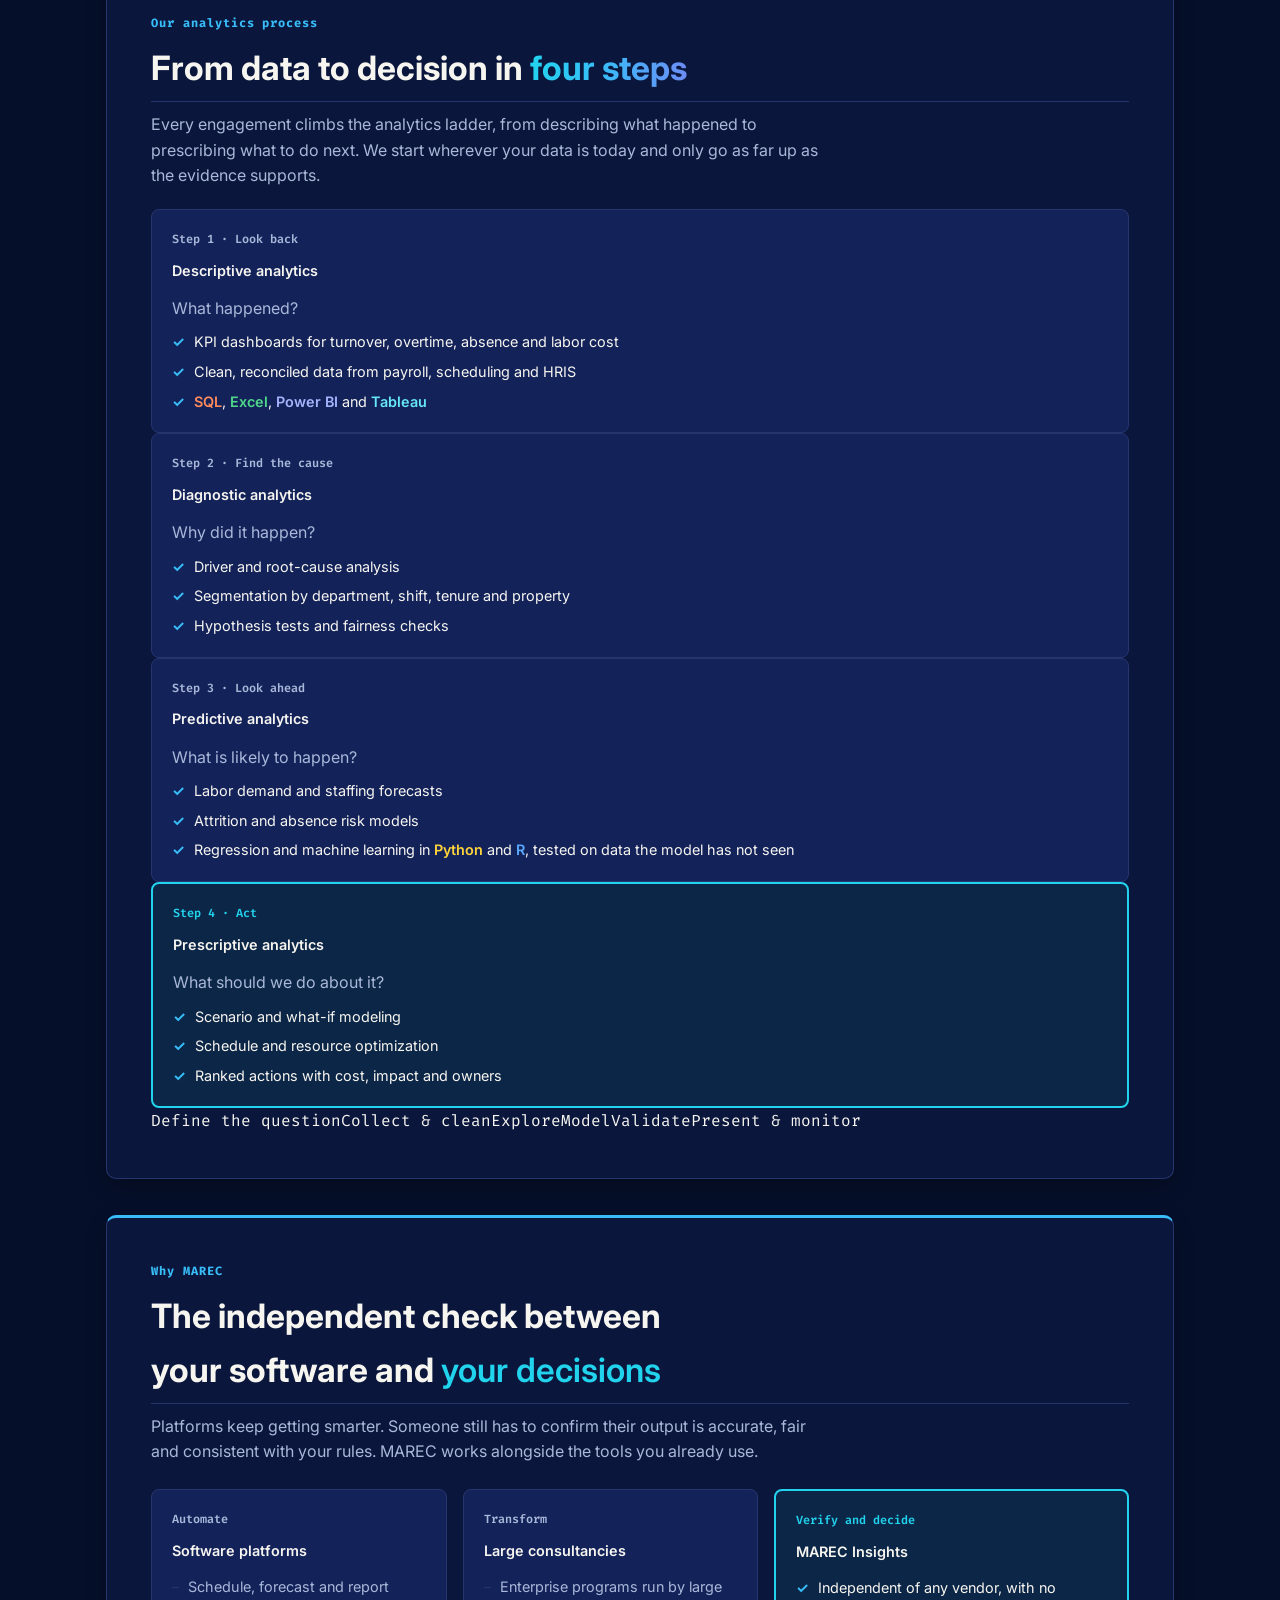
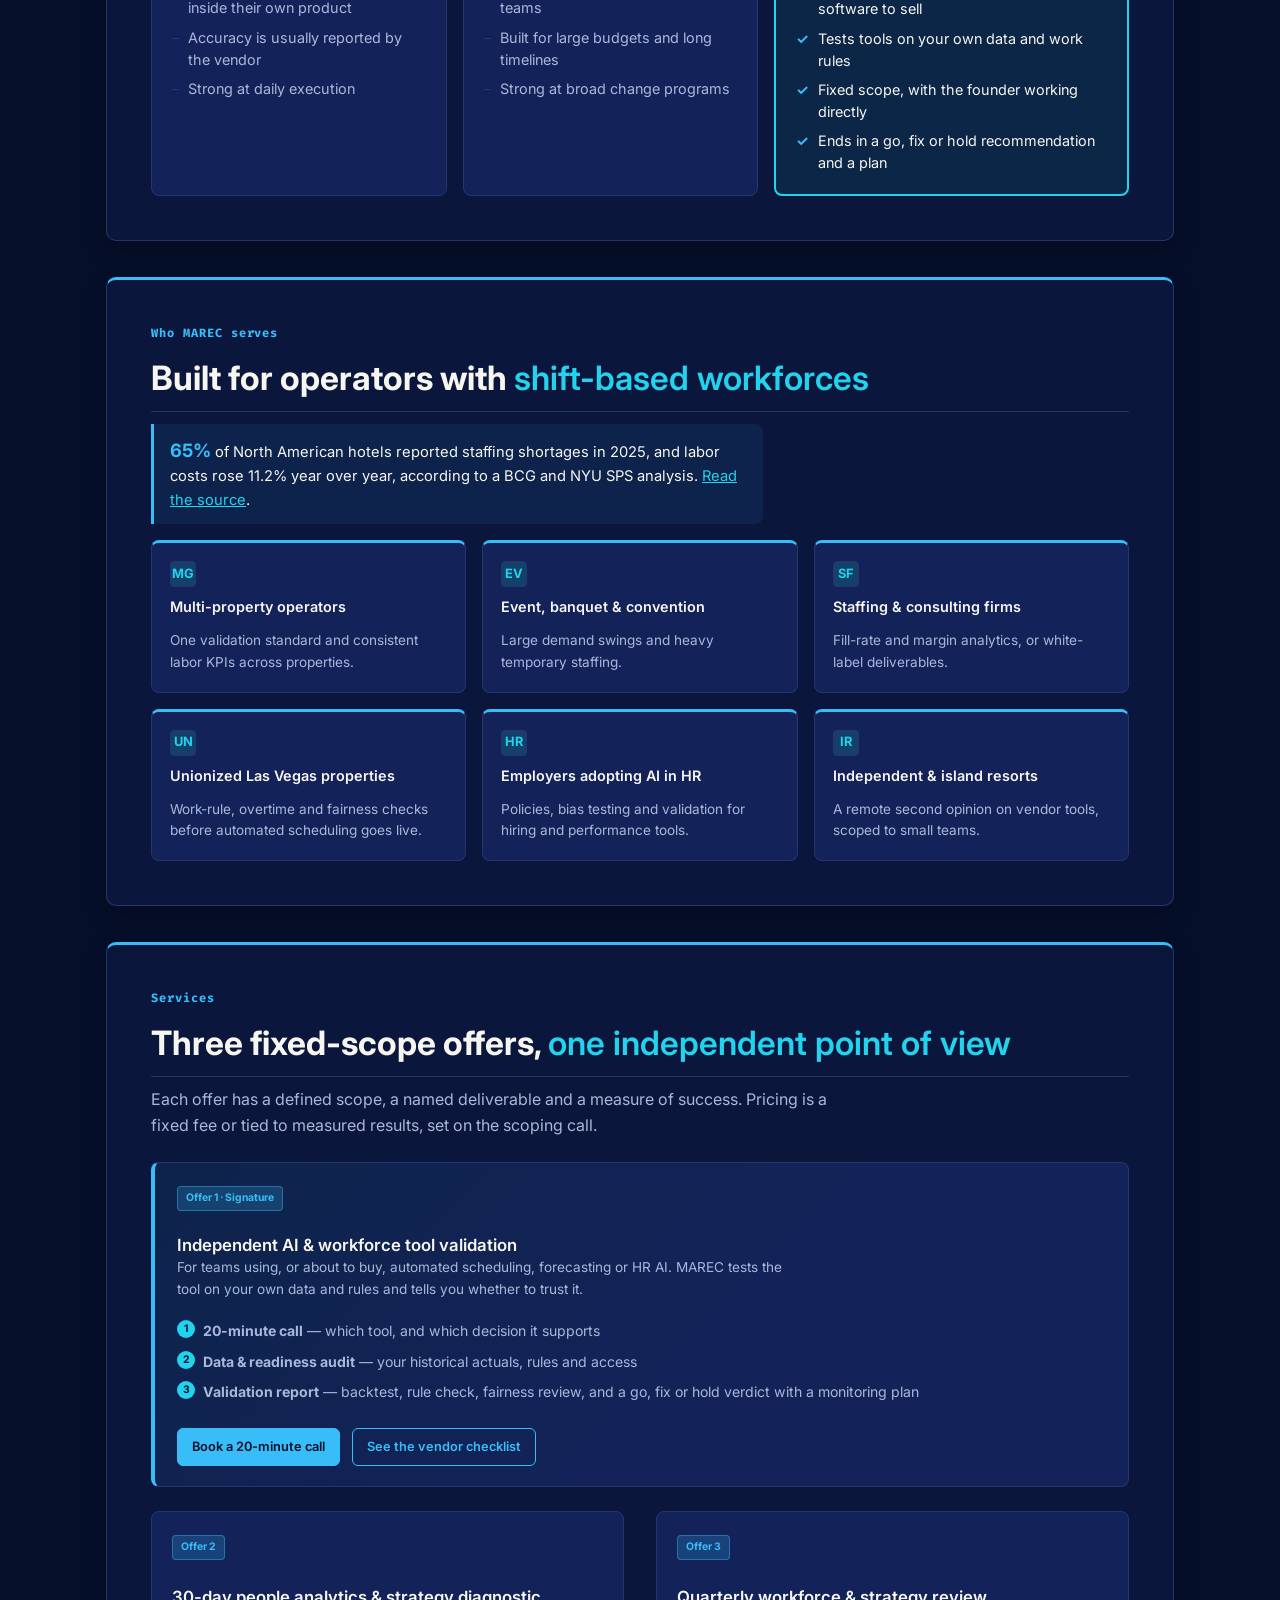
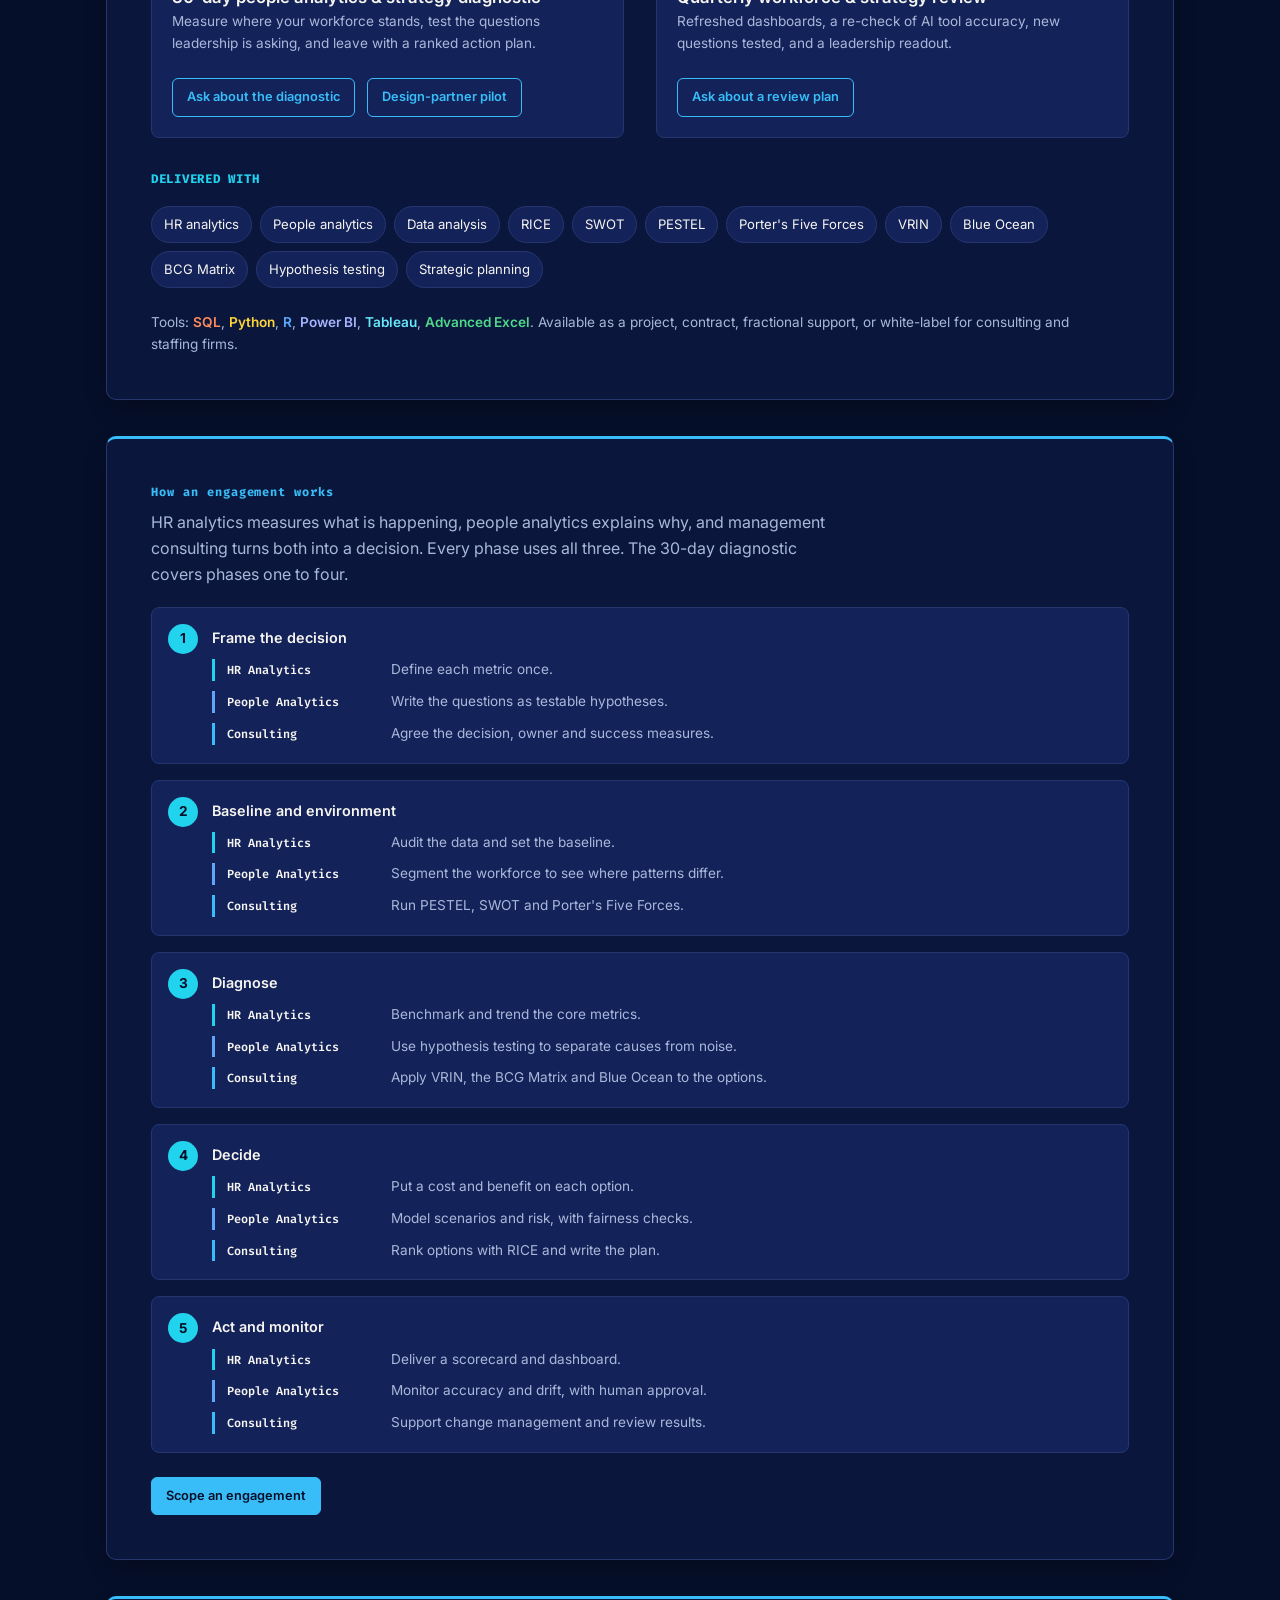
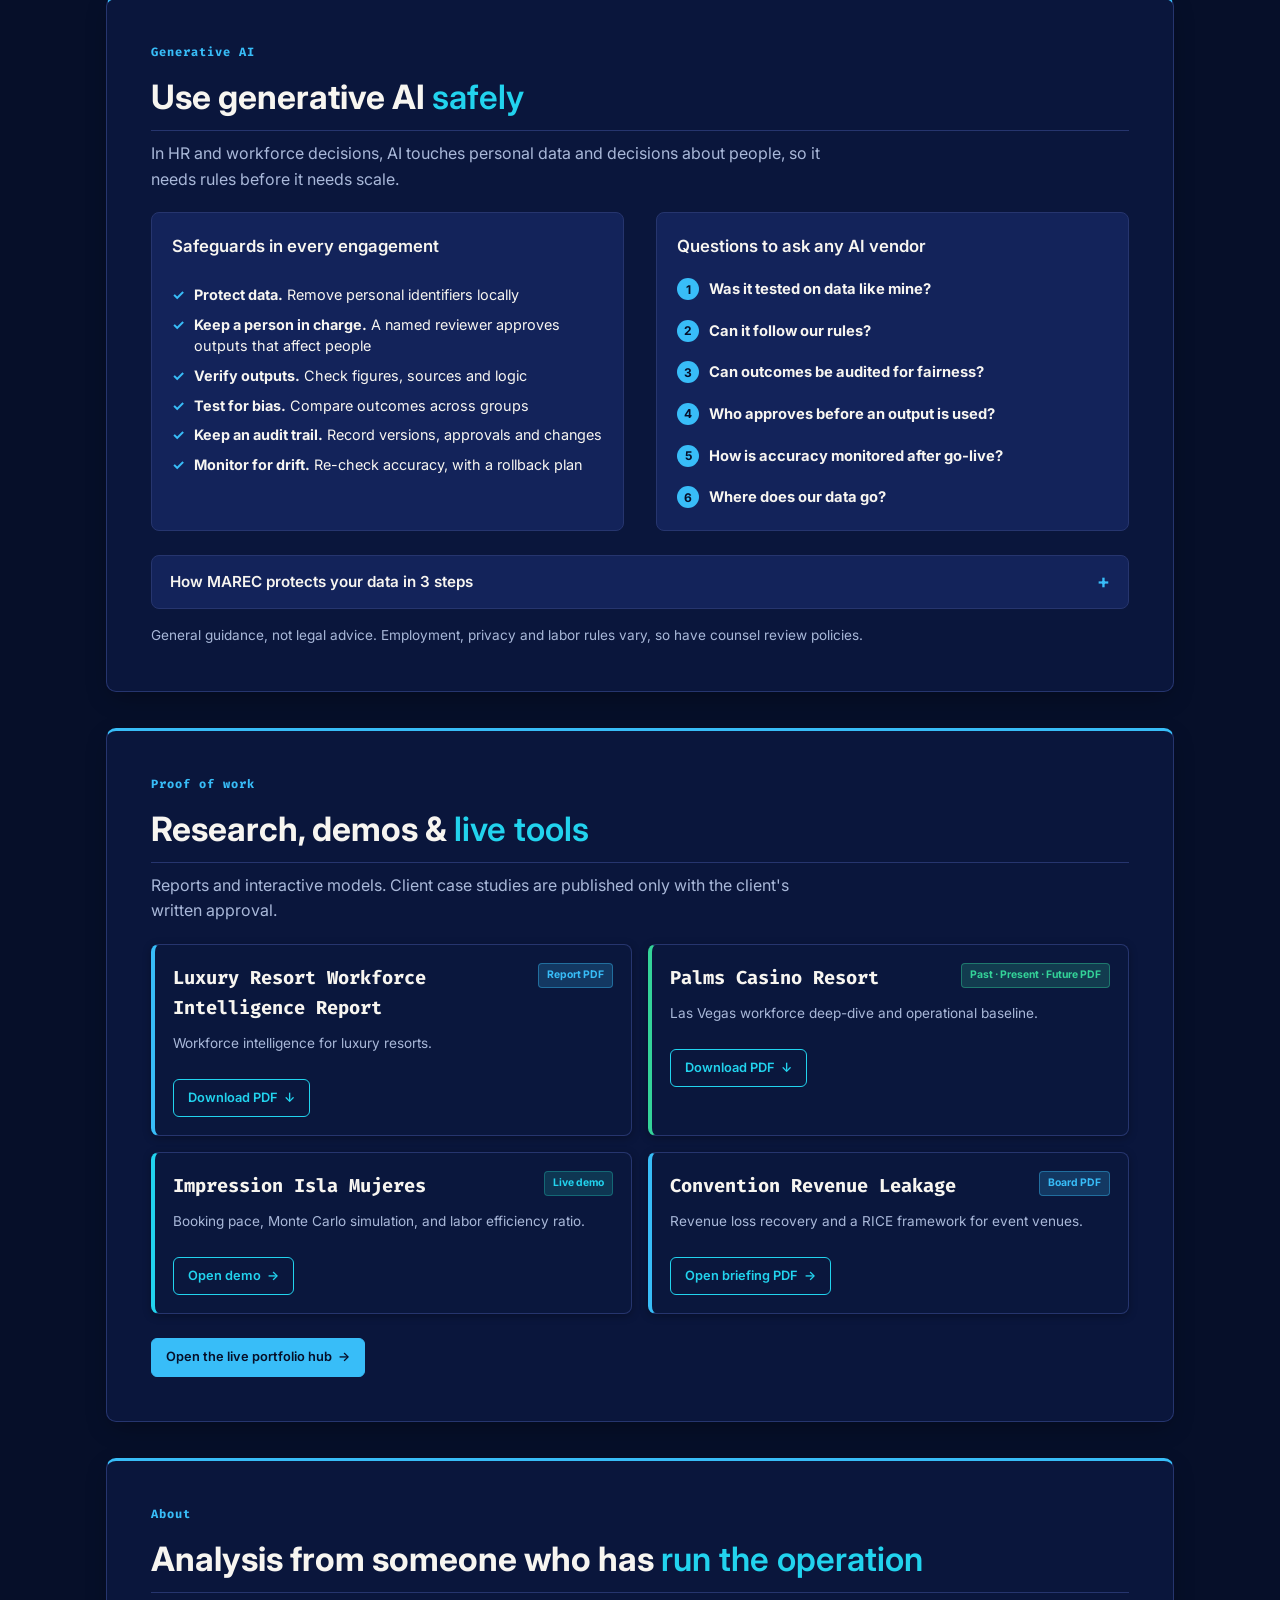
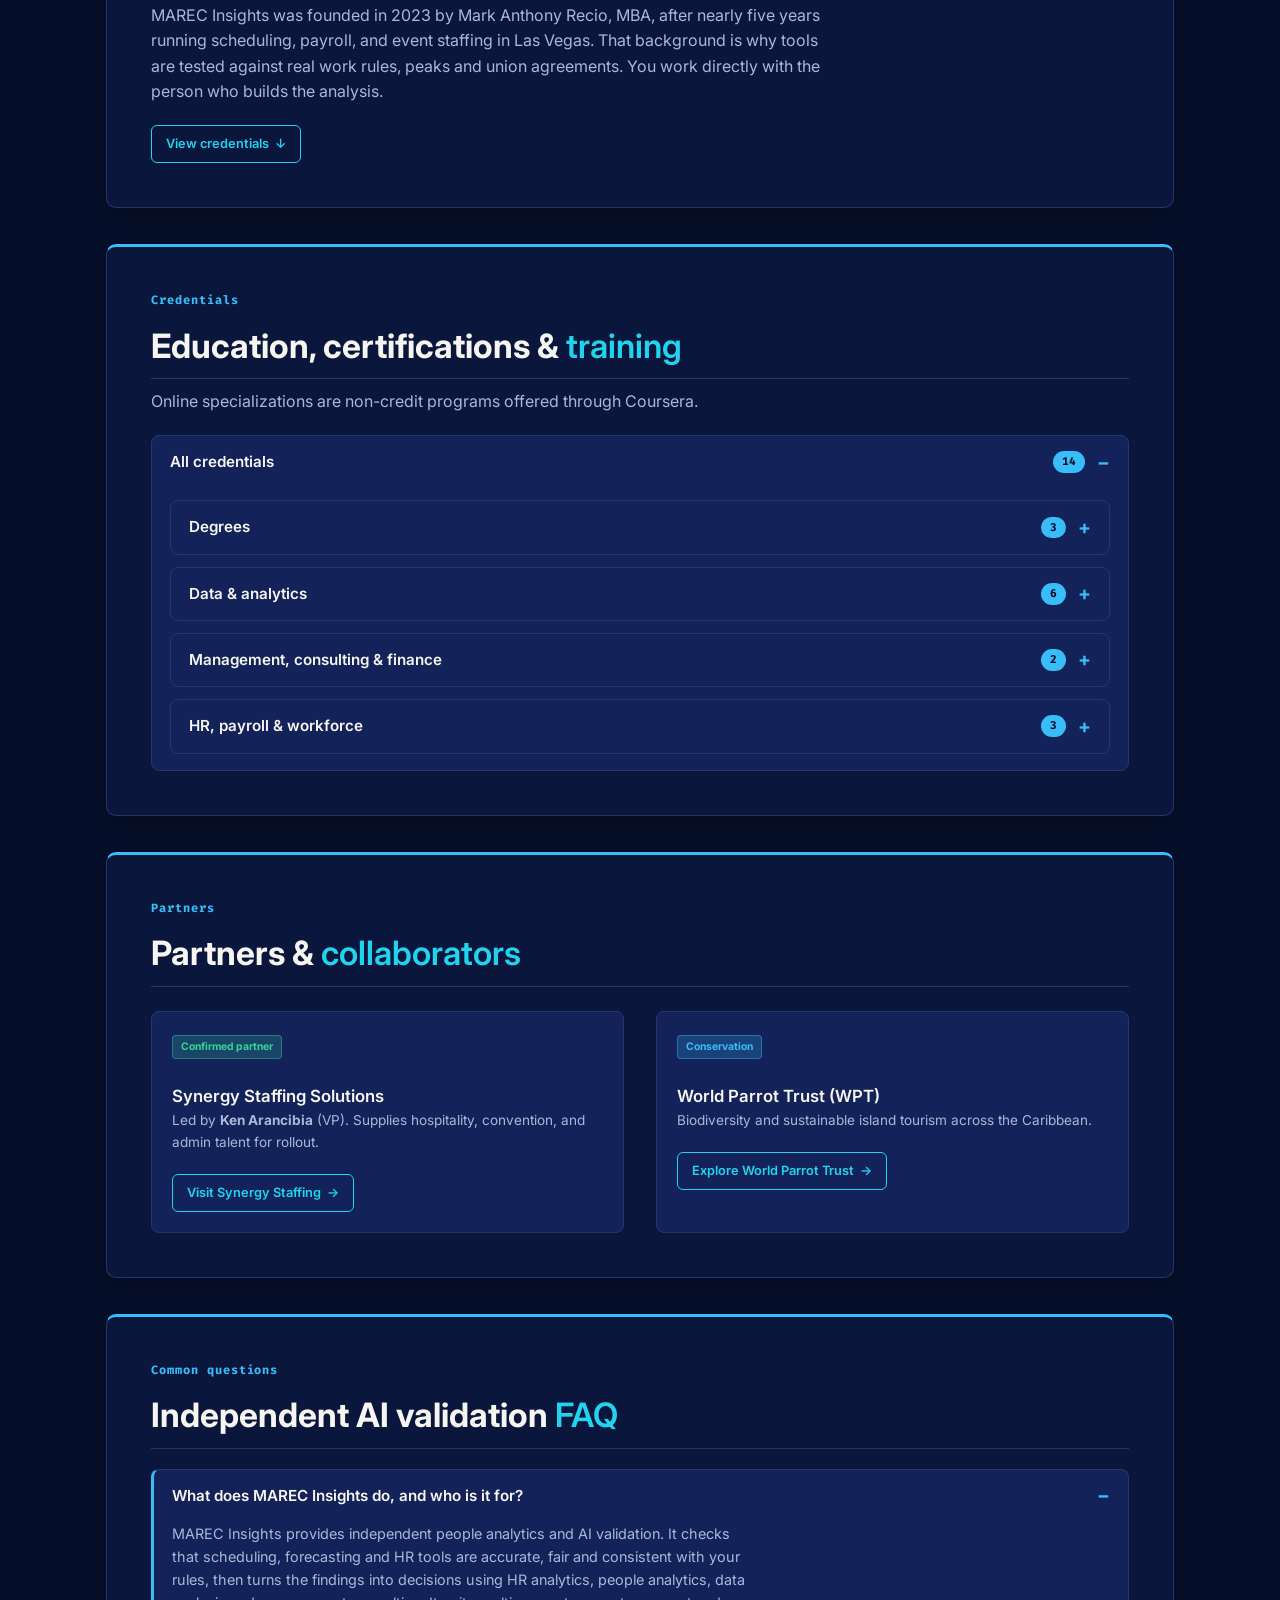
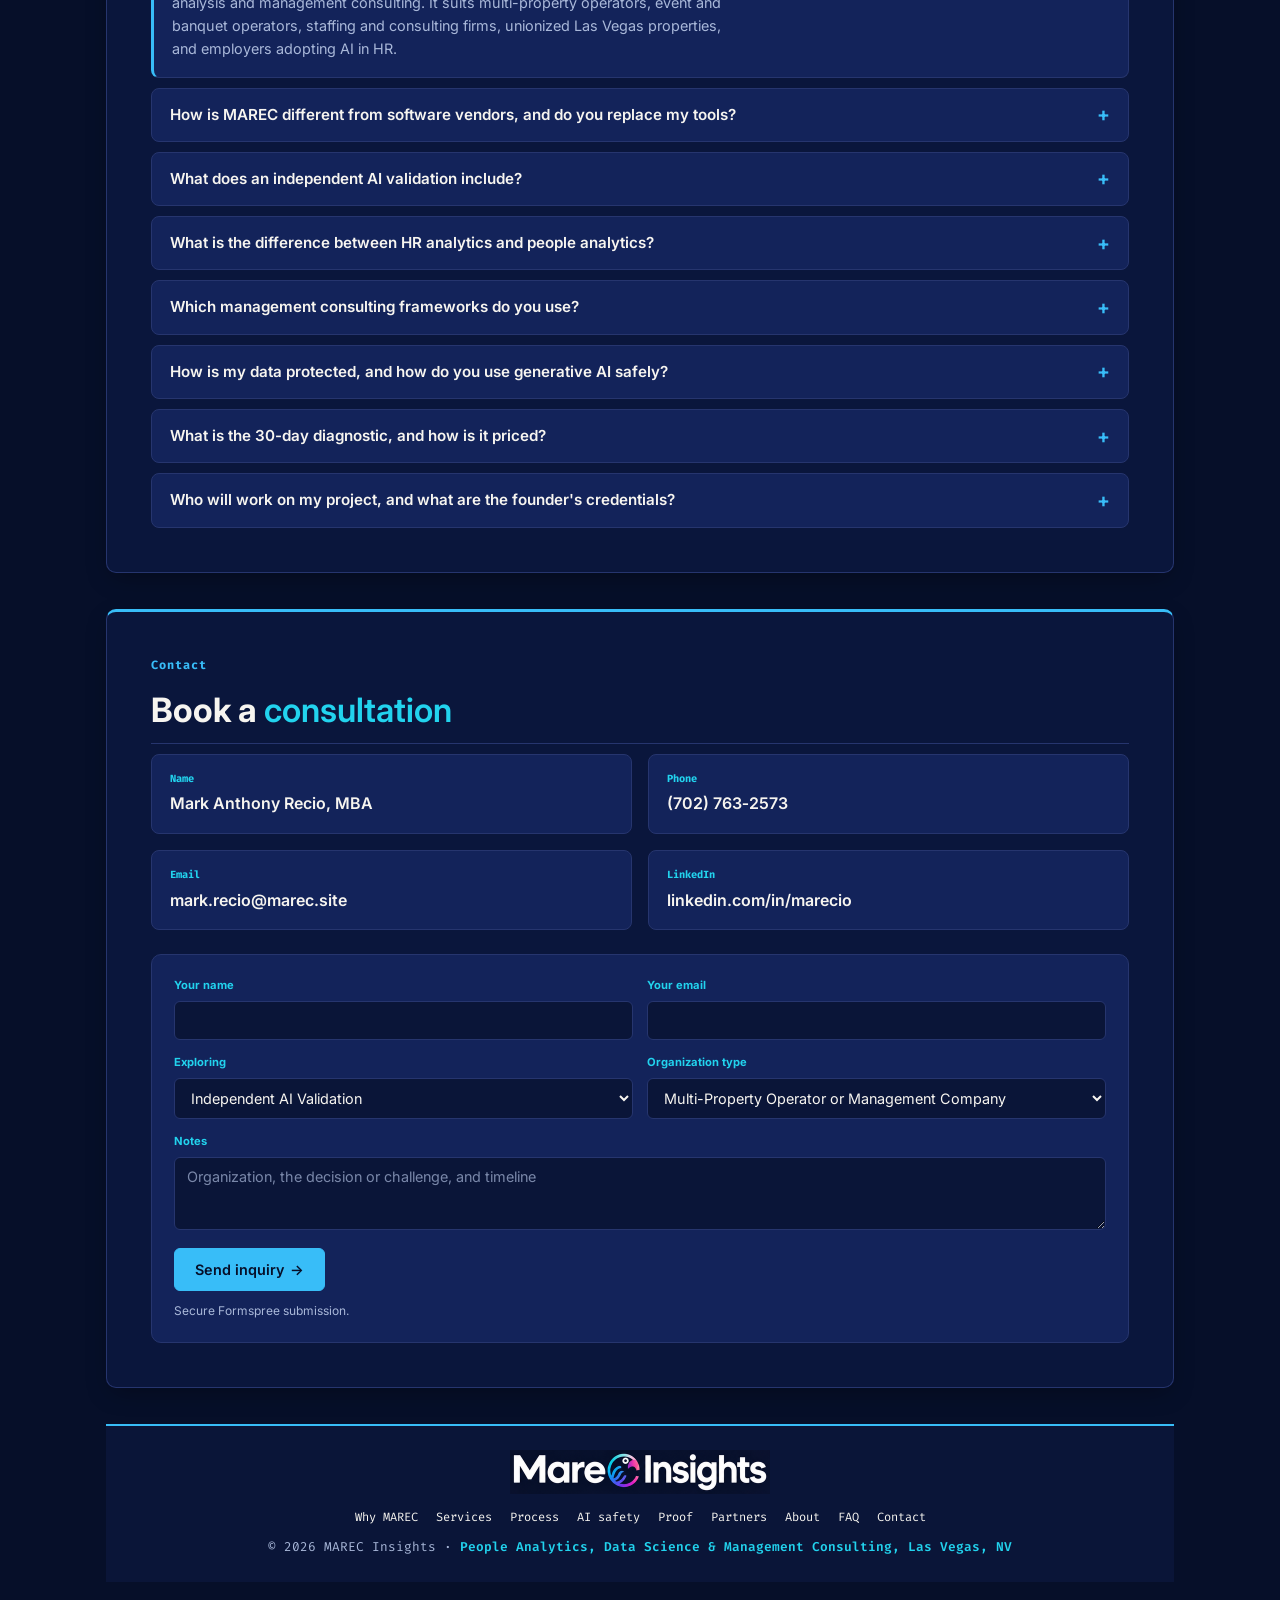
==== commit 4e146b51: "Update index.html Signed-off-by: Mark Recio  <mark.recio.pro@gmail.com>" ====
--- a/index.html
+++ b/index.html
@@ -3,8 +3,8 @@
 <head>
   <meta charset="UTF-8">
   <meta name="viewport" content="width=device-width, initial-scale=1">
-  <title>People Analytics, Data Science & Management Consulting | MAREC Insights</title>
-  <meta name="description" content="People analytics, data science and management consulting for hospitality and shift-based employers, with independent validation of AI and workforce tools. Built by an operator. Las Vegas and remote.">
+  <title>MAREC Insights: People Analytics, Data Science & Consulting</title>
+  <meta name="description" content="People analytics, data science and management consulting for hospitality and shift-based employers in Las Vegas and remote. Operator-built, with independent AI validation.">
   <meta name="robots" content="index, follow, max-snippet:-1, max-image-preview:large">
   <meta name="author" content="Mark Anthony Recio">
   <meta name="theme-color" content="#060F29">
@@ -13,16 +13,16 @@
 
   <!-- Open Graph / social preview -->
   <meta property="og:type" content="website">
-  <meta property="og:title" content="People Analytics, Data Science & Management Consulting | MAREC Insights">
-  <meta property="og:description" content="People analytics, data science and management consulting for hospitality and shift-based employers, with independent validation of AI and workforce tools. Built by an operator. Las Vegas and remote.">
+  <meta property="og:title" content="MAREC Insights: People Analytics, Data Science & Consulting">
+  <meta property="og:description" content="People analytics, data science and management consulting for hospitality and shift-based employers in Las Vegas and remote. Operator-built, with independent AI validation.">
   <meta property="og:url" content="https://marec.site/">
   <meta property="og:image" content="https://marec.site/og-image.png">
   <meta property="og:site_name" content="MAREC Insights">
   <meta property="og:locale" content="en_US">
   <meta property="og:image:alt" content="MAREC Insights logo: the parrot mark beside the wordmark">
   <meta name="twitter:card" content="summary_large_image">
-  <meta name="twitter:title" content="People Analytics, Data Science & Management Consulting | MAREC Insights">
-  <meta name="twitter:description" content="People analytics, data science and management consulting for hospitality and shift-based employers, with independent validation of AI and workforce tools. Built by an operator. Las Vegas and remote.">
+  <meta name="twitter:title" content="MAREC Insights: People Analytics, Data Science & Consulting">
+  <meta name="twitter:description" content="People analytics, data science and management consulting for hospitality and shift-based employers in Las Vegas and remote. Operator-built, with independent AI validation.">
   <meta name="twitter:image" content="https://marec.site/og-image.png">
 
   <!-- Favicon -->
@@ -44,6 +44,7 @@
       "@id": "https://marec.site/#website",
       "url": "https://marec.site/",
       "name": "MAREC Insights",
+      "alternateName": ["MAREC"],
       "publisher": {
         "@id": "https://marec.site/#org"
       },
@@ -54,7 +55,8 @@
       "@id": "https://marec.site/#org",
       "name": "MAREC Insights",
       "url": "https://marec.site/",
-      "description": "Independent people analytics and AI validation for shift-based employers, with HR analytics, data analysis and management consulting, built by an operator who has run scheduling, payroll and event staffing.",
+      "description": "People analytics, data science and management consulting for hospitality and shift-based employers, with independent AI and workforce tool validation, built by an operator who has run scheduling, payroll and event staffing.",
+      "serviceType": ["People analytics", "Data science", "Management consulting", "HR analytics", "AI validation"],
       "image": "https://marec.site/og-image.png",
       "logo": "https://marec.site/marec-logo.png",
       "telephone": "+1-702-763-2573",
@@ -84,6 +86,10 @@
         "People analytics",
         "Data analysis",
         "Data science",
+        "Descriptive analytics",
+        "Diagnostic analytics",
+        "Predictive analytics",
+        "Prescriptive analytics",
         "Predictive modeling",
         "Machine learning",
         "Management consulting",
@@ -439,6 +445,56 @@
       </div>
     </section>
 
+    <!-- ANALYTICS PROCESS -->
+    <section id="analytics" class="card reveal" aria-labelledby="ladderTitle">
+      <p class="eyebrow mono">Our analytics process</p>
+      <h2 class="card-title" id="ladderTitle">From data to decision in <span class="grad-text">four steps</span></h2>
+      <p class="body-muted description-text">Every engagement climbs the analytics ladder, from describing what happened to prescribing what to do next. We start wherever your data is today and only go as far up as the evidence supports.</p>
+      <div class="ladder-grid">
+        <article class="compare-card">
+          <p class="compare-role mono">Step 1 &middot; Look back</p>
+          <h3 class="comp-title">Descriptive analytics</h3>
+          <p class="body-muted ladder-q">What happened?</p>
+          <ul class="check-list">
+            <li>KPI dashboards for turnover, overtime, absence and labor cost</li>
+            <li>Clean, reconciled data from payroll, scheduling and HRIS</li>
+            <li><span class="kw kw-sql">SQL</span>, <span class="kw kw-excel">Excel</span>, <span class="kw kw-powerbi">Power BI</span> and <span class="kw kw-tableau">Tableau</span></li>
+          </ul>
+        </article>
+        <article class="compare-card">
+          <p class="compare-role mono">Step 2 &middot; Find the cause</p>
+          <h3 class="comp-title">Diagnostic analytics</h3>
+          <p class="body-muted ladder-q">Why did it happen?</p>
+          <ul class="check-list">
+            <li>Driver and root-cause analysis</li>
+            <li>Segmentation by department, shift, tenure and property</li>
+            <li>Hypothesis tests and fairness checks</li>
+          </ul>
+        </article>
+        <article class="compare-card">
+          <p class="compare-role mono">Step 3 &middot; Look ahead</p>
+          <h3 class="comp-title">Predictive analytics</h3>
+          <p class="body-muted ladder-q">What is likely to happen?</p>
+          <ul class="check-list">
+            <li>Labor demand and staffing forecasts</li>
+            <li>Attrition and absence risk models</li>
+            <li>Regression and machine learning in <span class="kw kw-python">Python</span> and <span class="kw kw-r">R</span>, tested on data the model has not seen</li>
+          </ul>
+        </article>
+        <article class="compare-card is-marec">
+          <p class="compare-role mono">Step 4 &middot; Act</p>
+          <h3 class="comp-title">Prescriptive analytics</h3>
+          <p class="body-muted ladder-q">What should we do about it?</p>
+          <ul class="check-list">
+            <li>Scenario and what-if modeling</li>
+            <li>Schedule and resource optimization</li>
+            <li>Ranked actions with cost, impact and owners</li>
+          </ul>
+        </article>
+      </div>
+      <p class="ladder-flow mono"><span>Define the question</span><span>Collect &amp; clean</span><span>Explore</span><span>Model</span><span>Validate</span><span>Present &amp; monitor</span></p>
+    </section>
+
     <!-- DIFFERENCE -->
     <section id="difference" class="card reveal" aria-labelledby="diffTitle">
       <p class="eyebrow mono">Why MAREC</p>
--- a/style.css
+++ b/style.css
@@ -1,32 +1,33 @@
 /* ==========================================================================
-   MAREC INSIGHTS — HR, PEOPLE ANALYTICS & CONSULTING STYLESHEET
+   MAREC INSIGHTS — PEOPLE ANALYTICS, DATA SCIENCE & MANAGEMENT CONSULTING STYLESHEET
    ========================================================================== */
 
 :root {
-  --lb-turquoise: #008080;
-  --lb-turquoise-glow: #20B2AA;
-  --lb-azure: #0F2537;
-  --lb-azure-light: #18344D;
-  --lb-azure-card: rgba(18, 42, 63, 0.96);
-  --lb-gold: #F4B942;
-  --lb-gold-light: #FFF8E7;
-  --lb-bg: #091520;
-  --lb-border: #274766;
+  --lb-turquoise: #0EA5C6;
+  --lb-turquoise-glow: #22D3EE;
+  --lb-azure: #0A1538;
+  --lb-azure-light: #13235A;
+  --lb-azure-card: rgba(11, 23, 62, 0.96);
+  --lb-gold: #38BDF8;
+  --lb-gold-light: #E0F2FE;
+  --lb-bg: #060F29;
+  --lb-border: #26356E;
   --lb-text-main: #F7F5F0;
-  --lb-text-muted: #A3B8CC;
+  --lb-text-muted: #A9B8D9;
   --lb-green: #34D399;
-  --lb-sky: #6CB8FF;
+  --lb-sky: #60A5FA;
 
   /* Data science keyword colors */
   --kw-python: #FFD43B;
   --kw-r: #5AA9FF;
   --kw-sql: #FF8A5B;
-  --kw-powerbi: #C792EA;
-  --kw-tableau: #FF6FA5;
+  --kw-powerbi: #A5B4FC;
+  --kw-tableau: #67E8F9;
   --kw-excel: #4FD88A;
 
   --font-sans: 'Inter', system-ui, -apple-system, sans-serif;
-  --font-serif: 'Cinzel', serif;
+  --font-serif: 'Outfit', 'Inter', system-ui, sans-serif;
+  --brand-gradient: linear-gradient(90deg, #22D3EE 0%, #38BDF8 45%, #6C8CF5 100%);
   --font-mono: 'Fira Code', monospace;
 }
 
@@ -71,7 +72,7 @@
 .resort-bg-glow {
   position: fixed; top: 0; left: 50%; transform: translateX(-50%);
   width: 100%; height: 650px;
-  background: radial-gradient(circle at 50% 10%, rgba(244, 185, 66, 0.15), rgba(0, 128, 128, 0.08) 50%, transparent 75%);
+  background: radial-gradient(circle at 50% 10%, rgba(56, 189, 248, 0.15), rgba(34, 211, 238, 0.08) 50%, transparent 75%);
   pointer-events: none; z-index: -4;
 }
 
@@ -88,7 +89,7 @@
   max-width: 1200px; margin: 0 auto; padding: 14px 20px;
   display: flex; align-items: center; justify-content: space-between; position: relative;
 }
-.nav-brand { font-size: 1.2rem; font-weight: 700; color: #FFFFFF; text-decoration: none; letter-spacing: 0.08em; }
+.nav-brand { display: inline-flex; align-items: center; text-decoration: none; }
 .nav-toggle {
   display: none; flex-direction: column; justify-content: center; gap: 4px;
   width: 36px; height: 32px; background: transparent; border: 1px solid var(--lb-border);
@@ -115,7 +116,7 @@
 .hero-tagline { font-size: 1.05rem; color: var(--lb-text-main); max-width: 640px; margin-bottom: 24px; line-height: 1.5; }
 .cta-row { display: flex; gap: 12px; flex-wrap: wrap; }
 
-.mission-statement { font-family: var(--font-serif); font-size: 1.1rem; color: var(--lb-text-main); line-height: 1.6; font-style: italic; }
+.mission-statement { font-family: var(--font-serif); font-size: 1.1rem; color: var(--lb-text-main); line-height: 1.6; font-style: normal; }
 
 /* --- EMBED --- */
 
@@ -127,17 +128,17 @@
   cursor: pointer; width: 100%; max-width: 320px; text-align: center; border: 1px solid transparent;
 }
 @media (min-width: 600px) { .btn { width: auto; } }
-.btn-primary { background-color: var(--lb-gold); color: #091520; border-color: var(--lb-gold); }
-.btn-primary:hover { background-color: #FFD27A; border-color: #FFD27A; box-shadow: 0 6px 18px rgba(244, 185, 66, 0.35); transform: translateY(-1px); }
+.btn-primary { background-color: var(--lb-gold); color: #060F29; border-color: var(--lb-gold); }
+.btn-primary:hover { background-color: #FFD27A; border-color: #FFD27A; box-shadow: 0 6px 18px rgba(56, 189, 248, 0.35); transform: translateY(-1px); }
 .btn-primary:disabled { opacity: 0.7; cursor: not-allowed; transform: none; box-shadow: none; }
 .btn-ghost { background-color: transparent; color: var(--lb-gold); border-color: var(--lb-gold); }
-.btn-ghost:hover { background-color: var(--lb-gold); color: #091520; }
+.btn-ghost:hover { background-color: var(--lb-gold); color: #060F29; }
 .btn-outline {
   display: inline-flex; align-items: center; gap: 6px; padding: 8px 14px;
   font-size: 0.8rem; font-weight: 600; text-decoration: none; border: 1px solid var(--lb-turquoise-glow);
   color: var(--lb-turquoise-glow); background: transparent; border-radius: 6px; transition: all 0.2s ease;
 }
-.btn-outline:hover { background: var(--lb-turquoise-glow); color: #091520; }
+.btn-outline:hover { background: var(--lb-turquoise-glow); color: #060F29; }
 button.btn-outline { font-family: inherit; cursor: pointer; }
 
 .sm-btn { padding: 8px 14px; font-size: 0.8rem; max-width: 100%; }
@@ -158,7 +159,7 @@
 .proj-tag { font-size: 0.65rem; font-weight: 700; padding: 3px 8px; border-radius: 4px; background: rgba(32, 178, 170, 0.2); color: var(--lb-turquoise-glow); border: 1px solid var(--lb-border); white-space: nowrap; display: inline-block; }
 .tag-verified { background: rgba(52, 211, 153, 0.2); color: var(--lb-green); border-color: rgba(52, 211, 153, 0.4); }
 .tag-analytics { background: rgba(32, 178, 170, 0.2); color: var(--lb-turquoise-glow); border-color: rgba(32, 178, 170, 0.4); }
-.tag-featured { background: rgba(244, 185, 66, 0.2); color: var(--lb-gold); border-color: rgba(244, 185, 66, 0.4); }
+.tag-featured { background: rgba(56, 189, 248, 0.2); color: var(--lb-gold); border-color: rgba(56, 189, 248, 0.4); }
 
 .two-col { display: grid; grid-template-columns: 1fr; gap: 24px; }
 @media (min-width: 768px) { .two-col { grid-template-columns: 1fr 1fr; gap: 32px; } }
@@ -171,7 +172,7 @@
 .pilot-box .stage-name { line-height: 1.3; }
 .pilot-steps { list-style: none; display: flex; flex-direction: column; gap: 8px; margin-top: 14px; font-size: 0.88rem; color: var(--lb-text-muted); counter-reset: step; }
 .pilot-steps li { padding-left: 26px; position: relative; }
-.pilot-steps li::before { counter-increment: step; content: counter(step); position: absolute; left: 0; top: 0; width: 18px; height: 18px; border-radius: 50%; background: var(--lb-turquoise-glow); color: #091520; font-size: 0.65rem; font-weight: 700; display: flex; align-items: center; justify-content: center; }
+.pilot-steps li::before { counter-increment: step; content: counter(step); position: absolute; left: 0; top: 0; width: 18px; height: 18px; border-radius: 50%; background: var(--lb-turquoise-glow); color: #060F29; font-size: 0.65rem; font-weight: 700; display: flex; align-items: center; justify-content: center; }
 
 .dna-card { background: var(--lb-azure-light); border: 1px solid var(--lb-border); border-radius: 8px; padding: 20px; }
 .contact-grid { display: grid; grid-template-columns: 1fr; gap: 16px; }
@@ -201,9 +202,9 @@
 .reveal, .reveal-step { opacity: 0; transform: translateY(20px); transition: opacity 0.6s cubic-bezier(0.16, 1, 0.3, 1), transform 0.6s cubic-bezier(0.16, 1, 0.3, 1); }
 .reveal.visible, .reveal-step.visible { opacity: 1; transform: translateY(0); }
 
-.skip-link { position: absolute; left: 12px; top: -60px; z-index: 3000; padding: 10px 16px; border-radius: 0 0 8px 8px; color: #091520; background-color: var(--lb-gold); text-decoration: none; transition: top 0.25s ease; }
+.skip-link { position: absolute; left: 12px; top: -60px; z-index: 3000; padding: 10px 16px; border-radius: 0 0 8px 8px; color: #060F29; background-color: var(--lb-gold); text-decoration: none; transition: top 0.25s ease; }
 .skip-link:focus { top: 0; }
-::selection { background-color: rgba(244, 185, 66, 0.35); color: var(--lb-text-main); }
+::selection { background-color: rgba(56, 189, 248, 0.35); color: var(--lb-text-main); }
 
 a:focus-visible, button:focus-visible, input:focus-visible, select:focus-visible, textarea:focus-visible { outline: 2px solid var(--lb-gold); outline-offset: 3px; }
 summary:focus-visible { outline: 2px solid var(--lb-gold); outline-offset: 3px; border-radius: 8px; }
@@ -222,7 +223,7 @@
 
 .app-steps-list { list-style: none; display: flex; flex-direction: column; gap: 16px; margin-top: 16px; counter-reset: app-step; }
 .app-steps-list li { position: relative; padding-left: 32px; }
-.app-steps-list li::before { counter-increment: app-step; content: counter(app-step); position: absolute; left: 0; top: 2px; width: 22px; height: 22px; border-radius: 50%; background: var(--lb-gold); color: #091520; font-size: 0.75rem; font-weight: 700; display: flex; align-items: center; justify-content: center; }
+.app-steps-list li::before { counter-increment: app-step; content: counter(app-step); position: absolute; left: 0; top: 2px; width: 22px; height: 22px; border-radius: 50%; background: var(--lb-gold); color: #060F29; font-size: 0.75rem; font-weight: 700; display: flex; align-items: center; justify-content: center; }
 .app-steps-list strong { color: var(--lb-text-main); font-size: 0.92rem; }
 
 /* --- QUICK FACTS, FAQ --- */
@@ -256,7 +257,7 @@
 /* Credential groups reuse the site's click-to-view boxes */
 .cred-acc { margin-top: 12px; }
 .cred-acc > summary { text-transform: none; }
-.cred-count { font-size: 0.7rem; font-weight: 700; color: #091520; background: var(--lb-gold); border-radius: 999px; padding: 2px 9px; margin-left: auto; }
+.cred-count { font-size: 0.7rem; font-weight: 700; color: #060F29; background: var(--lb-gold); border-radius: 999px; padding: 2px 9px; margin-left: auto; }
 details.more-box.cred-acc > summary::after { margin-left: 0; }
 details.more-box.cred-acc > .cred-grid { margin-top: 2px; }
 
@@ -293,82 +294,25 @@
 #report { scroll-margin-top: 96px; }
 
 /* --- HERO TITLE CODE COLORS --- */
-.code-keyword { color: #FF6188; }
+.code-keyword { color: #7DD3FC; }
 .code-string { color: #A9DC76; }
-.code-operator { color: #FC9867; }
+.code-operator { color: #93C5FD; }
 .code-function { color: #78DCE8; }
 
 /* ==========================================================================
-   NEON PARROT MASCOT
-   ========================================================================== */
-.hero-top { display: grid; grid-template-columns: 1fr; gap: 12px; align-items: center; }
-@media (min-width: 900px) { .hero-top { grid-template-columns: minmax(0, 1.05fr) minmax(0, 0.95fr); gap: 24px; } }
-.parrot-wrap { display: flex; justify-content: center; align-items: center; order: -1; }
-@media (min-width: 900px) { .parrot-wrap { order: 0; justify-content: flex-end; } }
-
-.parrot-stage {
-  --neon-green: #8FE060; --neon-cyan: #45C8E0; --neon-orange: #FF9040; --neon-pink: #F0608F;
-  position: relative; width: 100%; max-width: 280px; aspect-ratio: 820 / 1010; container-type: inline-size;
-}
-@media (min-width: 900px) { .parrot-stage { max-width: 430px; } }
-.parrot { position: absolute; inset: 0; width: 100%; height: 100%; overflow: visible; }
-
-.parrot .p-green { stroke: url(#gGreen); }
-.parrot .p-cyan { stroke: url(#gCyan); }
-.parrot .p-orange { stroke: url(#gOrange); }
-.parrot .p-pink { stroke: url(#gPink); }
-.parrot .p-dot { fill: var(--neon-green); stroke: none; stroke-width: 0; }
-.parrot .p-leaf { fill: rgba(143, 224, 96, 0.14); }
-.parrot .parrot-socket { fill: rgba(9, 21, 32, 0.6); }
-.parrot .p-cyan path, .parrot .p-orange path, .parrot .p-green path, .parrot .p-green circle, .parrot .p-pink path { stroke-width: 10; }
-
-.parrot .body-fill { fill: rgba(69, 200, 224, 0.07); stroke: none; }
-.parrot .rail { stroke: url(#gPerch); stroke-width: 9; stroke-dasharray: 1; animation: neon-draw 0.9s ease-out 0.2s both; }
-.parrot .tail path { stroke: url(#gTail); stroke-width: 7; fill: rgba(61, 240, 224, 0.07); }
-.parrot .tail { transform-box: fill-box; transform-origin: 50% 0; animation: tail-sway 6s ease-in-out infinite; }
-.parrot .tube-core { fill: none; }
-.parrot .tube-core path, .parrot .tube-core circle { fill: none; stroke-width: 2.6; opacity: 0.85; }
-.parrot .c-g path, .parrot .c-g circle { stroke: #F4FFE6; }
-.parrot .c-c path { stroke: #E6FBFF; }
-.parrot .c-o path { stroke: #FFF1DE; }
-.parrot .c-p path { stroke: #FFE9F1; }
-.parrot .wm-line { stroke: rgba(244, 185, 66, 0.65); stroke-width: 2.5; fill: none; stroke-linecap: round; }
-.parrot .wm-dot { fill: var(--lb-gold); opacity: 0.8; }
-.parrot .wordmark { animation: neon-fade 0.9s ease-out 0.7s both; }
-.parrot .wm-name { font-family: var(--font-serif); font-weight: 700; font-size: 78px; }
-.parrot .wm-tag { font-family: var(--font-mono); font-weight: 600; font-size: 27px; fill: var(--lb-turquoise-glow); }
-
-.parrot-bob { animation: parrot-float 5s ease-in-out infinite; }
-.parrot-head { transform-box: fill-box; transform-origin: 38% 88%; animation: parrot-tilt 6s ease-in-out infinite; }
-.parrot-eye { transform-box: fill-box; transform-origin: center; animation: parrot-blink 5.5s infinite; }
-.parrot-pupil { transition: transform 0.15s ease-out; }
-.parrot-stage.is-chirping .parrot-head { animation: parrot-chirp 0.6s ease-in-out 1; }
-
-@keyframes tail-sway    { 0%, 100% { transform: rotate(0deg); } 50% { transform: rotate(2.2deg); } }
-@keyframes neon-draw    { from { stroke-dashoffset: 1; opacity: 0; } 5% { opacity: 1; } to { stroke-dashoffset: 0; opacity: 1; } }
-@keyframes neon-fade    { from { opacity: 0; } to { opacity: 1; } }
-@keyframes parrot-float { 0%, 100% { transform: translateY(0); } 50% { transform: translateY(-7px); } }
-@keyframes parrot-tilt  { 0%, 100% { transform: rotate(0deg); } 40% { transform: rotate(2.5deg); } 70% { transform: rotate(-1.5deg); } }
-@keyframes parrot-blink { 0%, 93%, 100% { transform: scaleY(1); } 96% { transform: scaleY(0.1); } }
-@keyframes parrot-chirp { 0%, 100% { transform: rotate(0deg); } 25% { transform: rotate(5deg); } 55% { transform: rotate(-3deg); } 80% { transform: rotate(1.5deg); } }
-
-.parrot-bubble {
-  position: absolute; margin: 0; left: 0; top: 2%; max-width: 27%;
-  padding: 0.55em 0.9em; border-radius: 14px 14px 14px 4px;
-  background: var(--lb-gold-light); color: #091520; font-weight: 600; line-height: 1.35;
-  font-size: clamp(0.62rem, 3.2cqw, 0.82rem); box-shadow: 0 8px 22px -8px rgba(0, 0, 0, 0.6);
-  opacity: 0; transform: translateY(6px) scale(0.96); transform-origin: bottom left;
-  transition: opacity 0.25s ease, transform 0.25s ease; pointer-events: none;
-}
-.parrot-bubble.show { opacity: 1; transform: none; }
-
-.parrot-hit { position: absolute; left: 8%; top: 12%; width: 76%; height: 61%; background: transparent; border: 0; border-radius: 50%; cursor: pointer; }
-.parrot-hit:focus-visible { outline: 2px dashed var(--lb-gold); outline-offset: 4px; }
-
-/* MAREC INSIGHTS two aqua-blue tones */
-.syn-key { color: #3DF0E0; fill: #3DF0E0; }
-.syn-fn { color: #6CB8FF; fill: #6CB8FF; }
-.parrot .syn-key, .parrot .syn-fn { filter: drop-shadow(0 0 7px currentColor); }
+   HERO + BRAND LOGO
+   ========================================================================== */
+.hero-top { display: grid; grid-template-columns: 1fr; gap: 20px; align-items: center; }
+@media (min-width: 900px) { .hero-top { grid-template-columns: minmax(0, 1.15fr) minmax(0, 0.85fr); gap: 32px; } }
+.hero-art { display: flex; justify-content: center; order: -1; position: relative; }
+@media (min-width: 900px) { .hero-art { order: 0; justify-content: flex-end; } }
+.hero-art::before { content: ""; position: absolute; inset: 8%; border-radius: 50%; background: radial-gradient(circle, rgba(34,211,238,.28), rgba(79,124,240,.18) 45%, rgba(236,72,153,.12) 65%, transparent 72%); filter: blur(28px); }
+.hero-mark { position: relative; width: min(60vw, 320px); height: auto; border-radius: 50%; box-shadow: 0 0 0 1px rgba(255,255,255,.08), 0 30px 70px -20px rgba(79,124,240,.55); animation: mark-float 6s ease-in-out infinite; }
+@keyframes mark-float { 0%, 100% { transform: translateY(0); } 50% { transform: translateY(-8px); } }
+.brand-logo { display: block; height: 34px; width: auto; }
+.footer-logo { height: 44px; width: auto; margin: 0 auto 14px; display: block; }
+.grad-text { background: var(--brand-gradient); -webkit-background-clip: text; background-clip: text; color: transparent; }
+
 
 /* ==========================================================================
    LABOR-INTELLIGENCE REPOSITIONING: NEW SECTIONS
@@ -376,13 +320,13 @@
 .hero-note { margin-top: 18px; max-width: 640px; font-size: 0.72rem; letter-spacing: 0.03em; line-height: 1.6; color: var(--lb-text-muted); }
 .group-label { margin: 32px 0 12px; font-family: var(--font-mono); font-size: 0.78rem; font-weight: 700; letter-spacing: 0.06em; text-transform: uppercase; color: var(--lb-turquoise-glow); }
 
-.pilot-box.is-flagship { border-left: 4px solid var(--lb-gold); background: linear-gradient(135deg, rgba(244, 185, 66, 0.08), var(--lb-azure-light) 60%); }
+.pilot-box.is-flagship { border-left: 4px solid var(--lb-gold); background: linear-gradient(135deg, rgba(56, 189, 248, 0.08), var(--lb-azure-light) 60%); }
 
 .segment-grid { display: grid; grid-template-columns: 1fr; gap: 16px; }
 @media (min-width: 640px) { .segment-grid { grid-template-columns: repeat(2, 1fr); } }
 @media (min-width: 960px) { .segment-grid { grid-template-columns: repeat(3, 1fr); } }
 .segment-card { background: var(--lb-azure-light); border: 1px solid var(--lb-border); border-top: 3px solid var(--lb-gold); border-radius: 8px; padding: 18px; display: flex; flex-direction: column; align-items: flex-start; gap: 8px; transition: transform 0.25s ease, box-shadow 0.25s ease; }
-.segment-card:hover { transform: translateY(-3px); box-shadow: 0 10px 24px -8px rgba(244, 185, 66, 0.25); }
+.segment-card:hover { transform: translateY(-3px); box-shadow: 0 10px 24px -8px rgba(56, 189, 248, 0.25); }
 .dna-card .chip-list { margin-top: 14px; }
 
 .cred-grid + .cred-all { margin-top: 20px; }
@@ -414,12 +358,11 @@
   .reveal, .reveal-step { opacity: 1; transform: none; }
   
   .cred-card:hover { transform: none; }
-  .parrot * { animation: none !important; }
-  .parrot-bubble { transition: none; }
+  .hero-mark { animation: none; }
 }
 
 @media print {
-  .nav-header, .resort-bg-glow, .parrot-wrap { display: none !important; }
+  .nav-header, .resort-bg-glow, .hero-art { display: none !important; }
   body { background: #fff; color: #000; }
   .card { box-shadow: none; border: 1px solid #ccc; background: #fff; color: #000; }
   .reveal, .reveal-step { opacity: 1; transform: none; }
@@ -443,7 +386,7 @@
 }
 .approach-phase::before {
   content: counter(phase); position: absolute; left: 16px; top: 16px; width: 30px; height: 30px; border-radius: 50%;
-  background: var(--lb-turquoise-glow); color: #091520; font-weight: 700; font-size: 0.85rem;
+  background: var(--lb-turquoise-glow); color: #060F29; font-weight: 700; font-size: 0.85rem;
   display: flex; align-items: center; justify-content: center;
 }
 .lens-rows { list-style: none; display: grid; gap: 10px; margin-top: 10px; }
@@ -473,6 +416,6 @@
 .plain-list li { position: relative; padding-left: 16px; line-height: 1.5; }
 .plain-list li::before { content: "\2013"; position: absolute; left: 0; color: var(--lb-border); }
 
-.stat-line { margin: 12px 0 16px; padding: 12px 16px; border-left: 3px solid var(--lb-gold); background: rgba(244, 185, 66, 0.08); border-radius: 0 8px 8px 0; max-width: 68ch; font-size: 0.92rem; }
+.stat-line { margin: 12px 0 16px; padding: 12px 16px; border-left: 3px solid var(--lb-gold); background: rgba(56, 189, 248, 0.08); border-radius: 0 8px 8px 0; max-width: 68ch; font-size: 0.92rem; }
 .stat-line strong { color: var(--lb-gold); font-size: 1.15rem; }
 .stat-line a { color: var(--lb-turquoise-glow); }
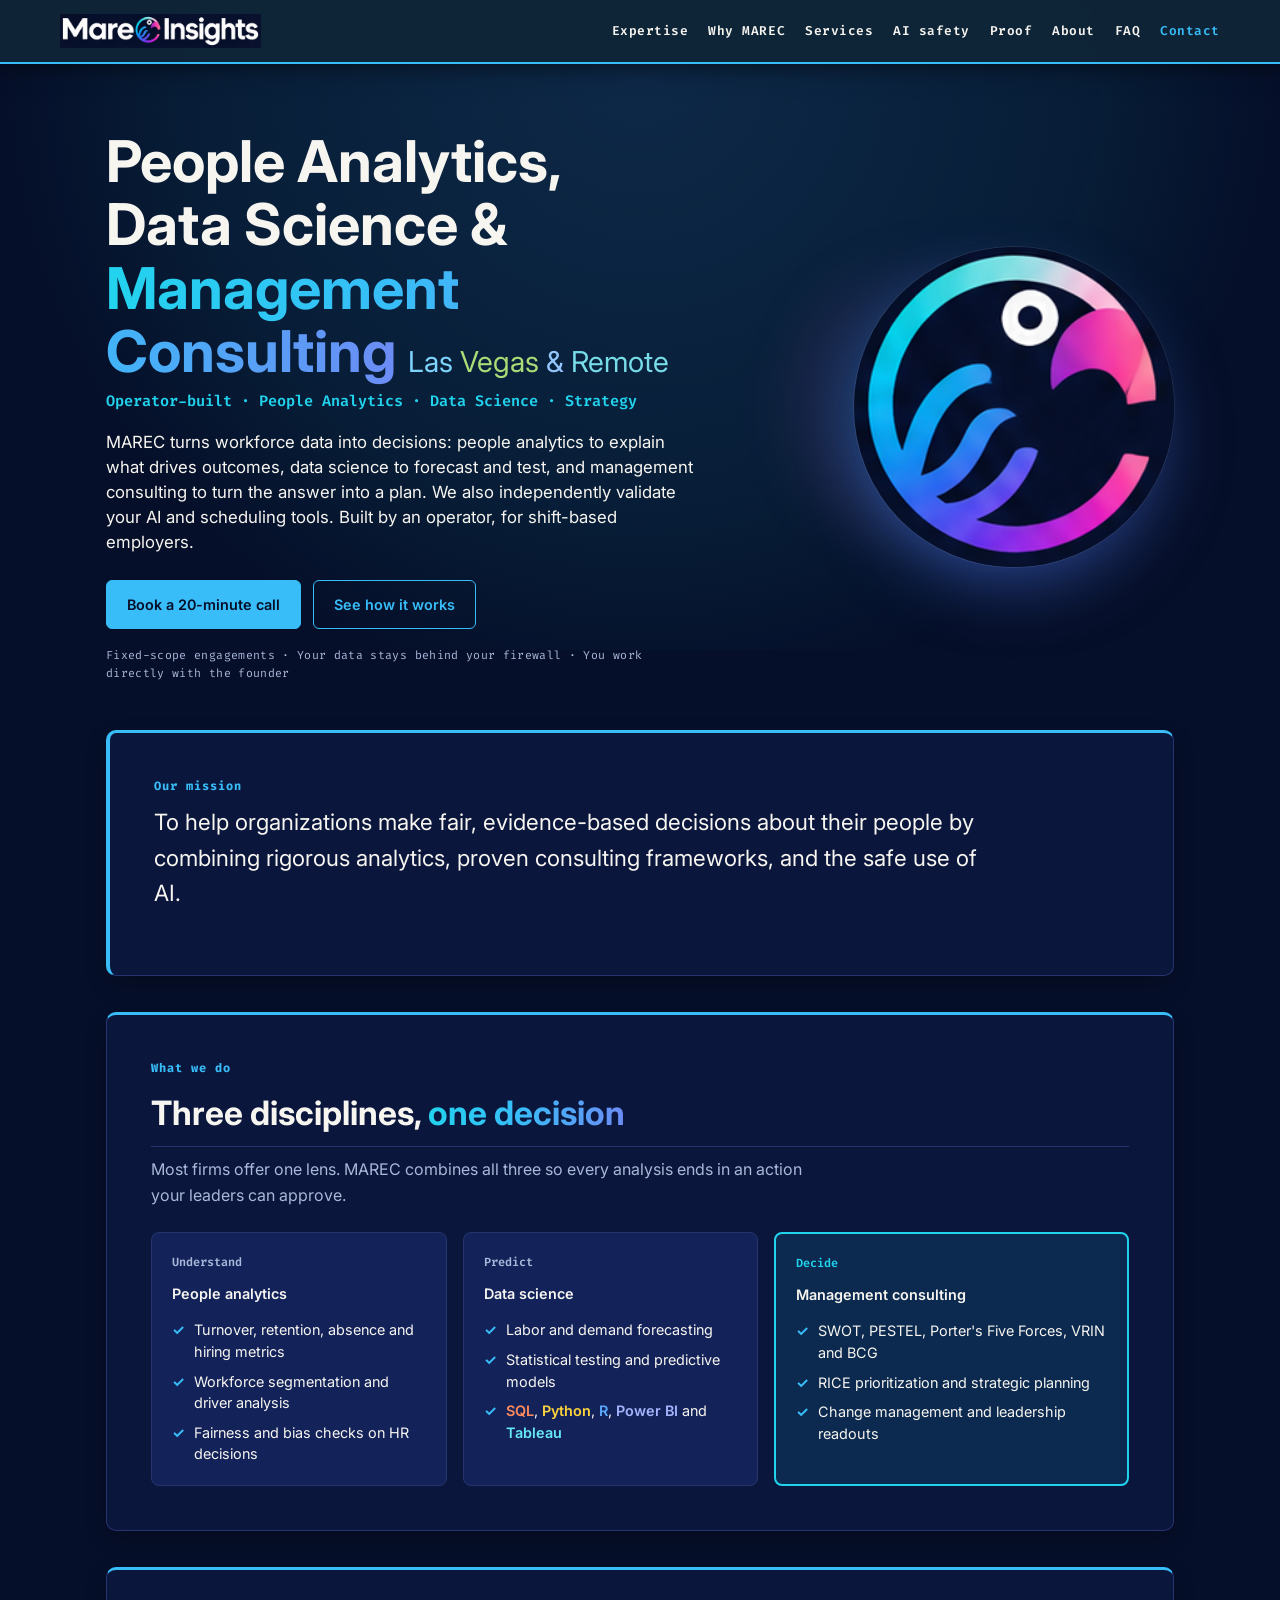
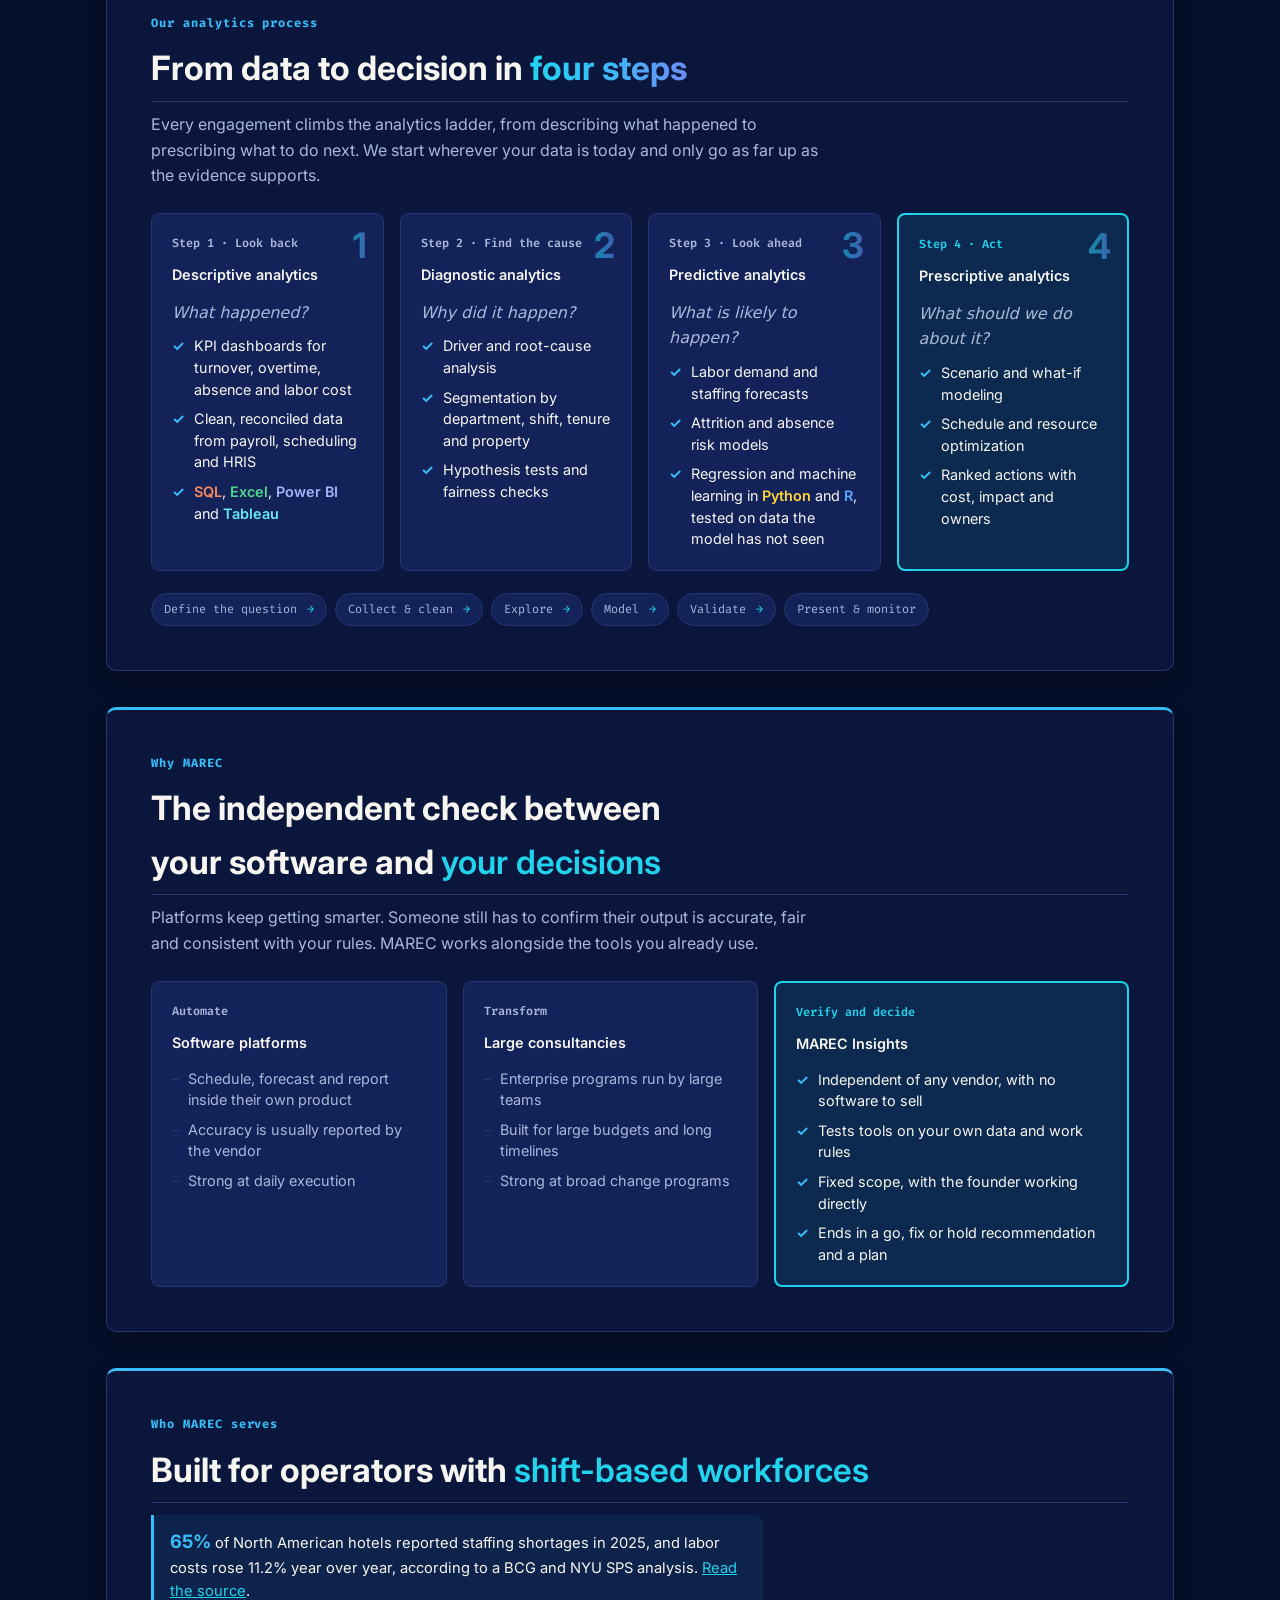
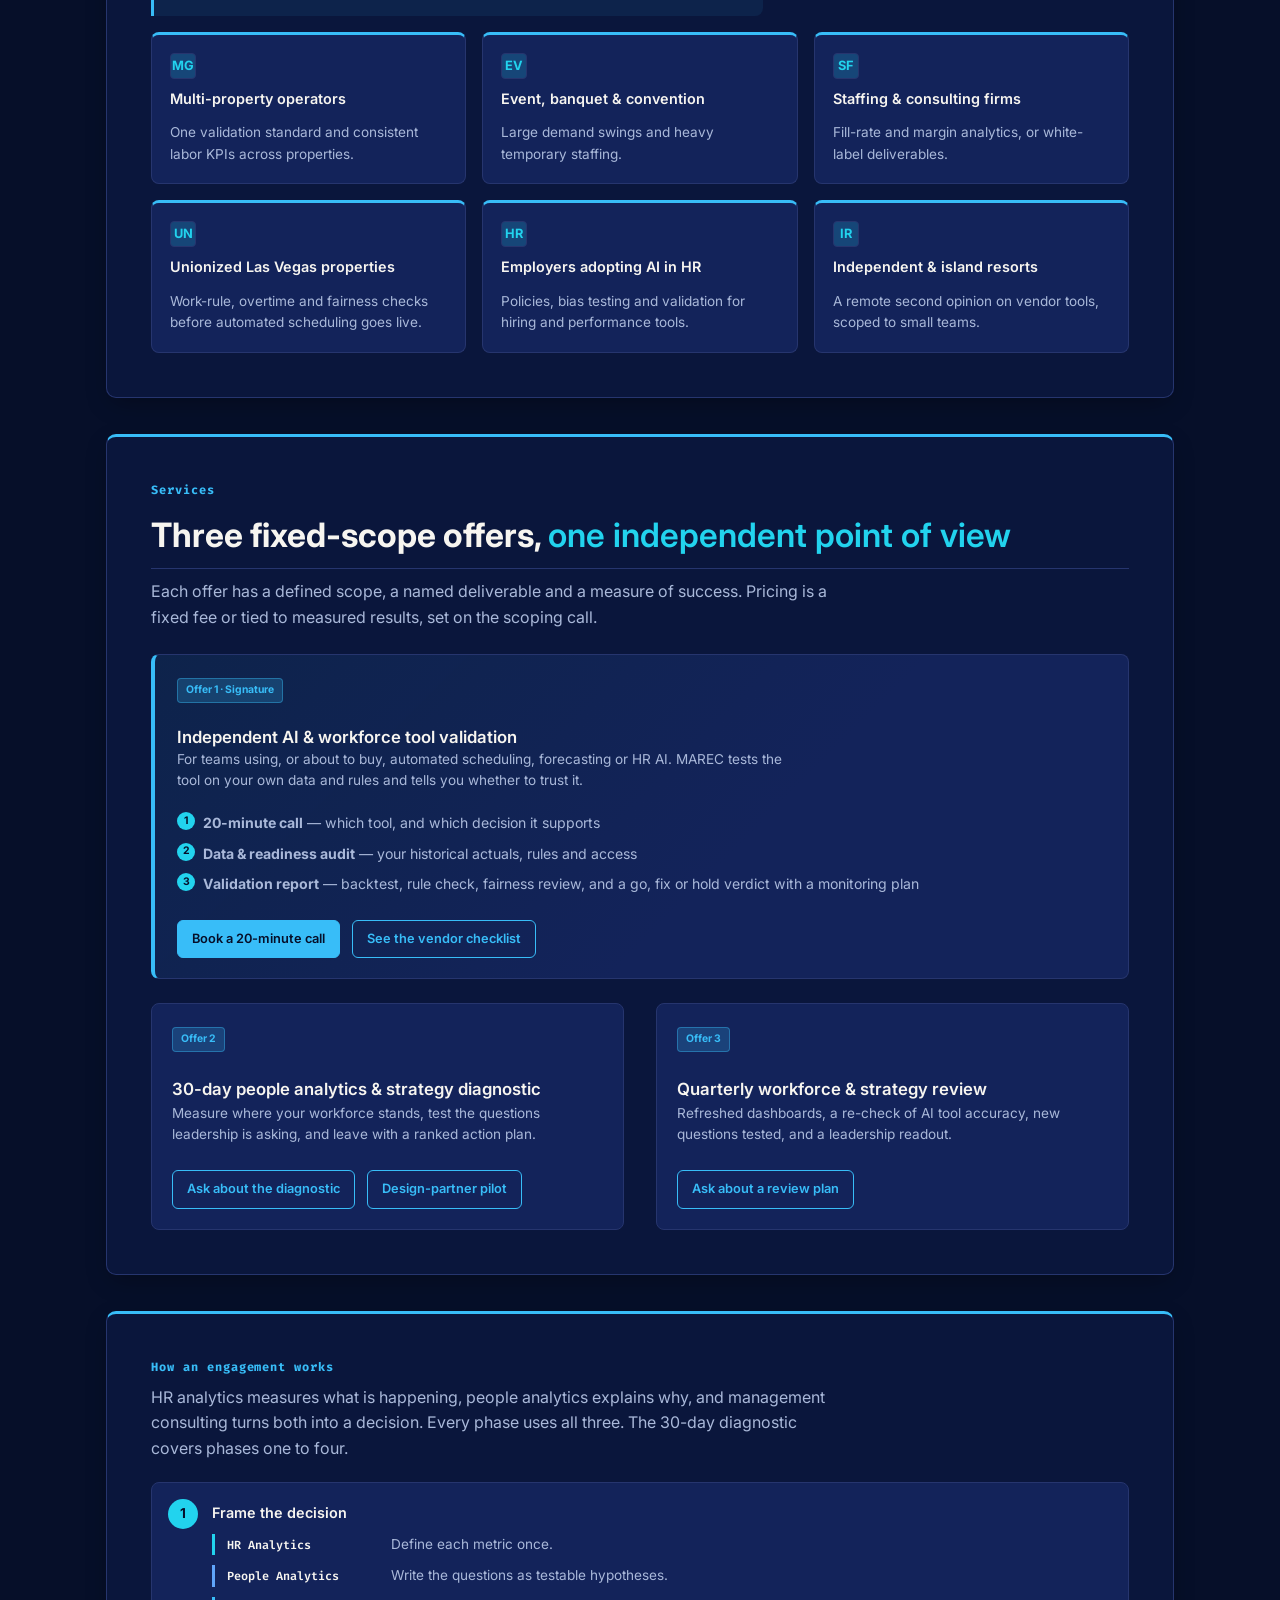
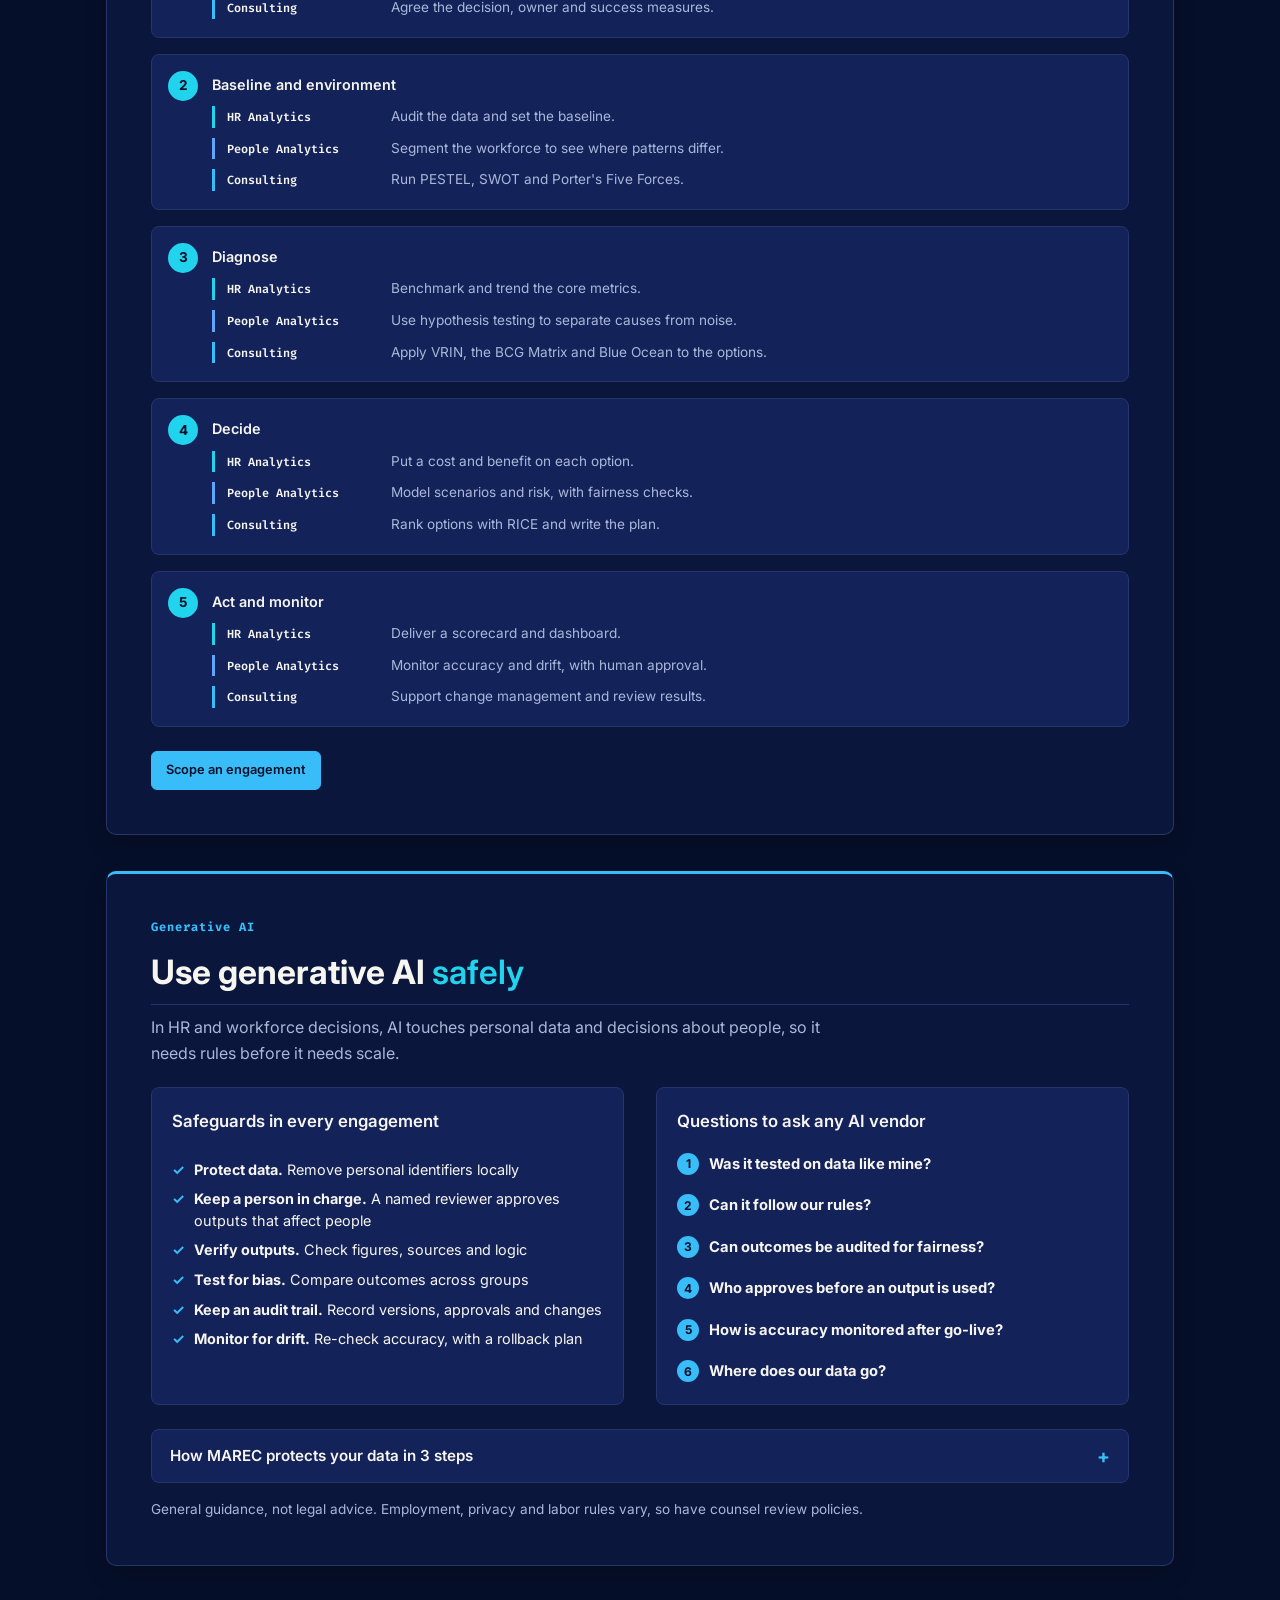
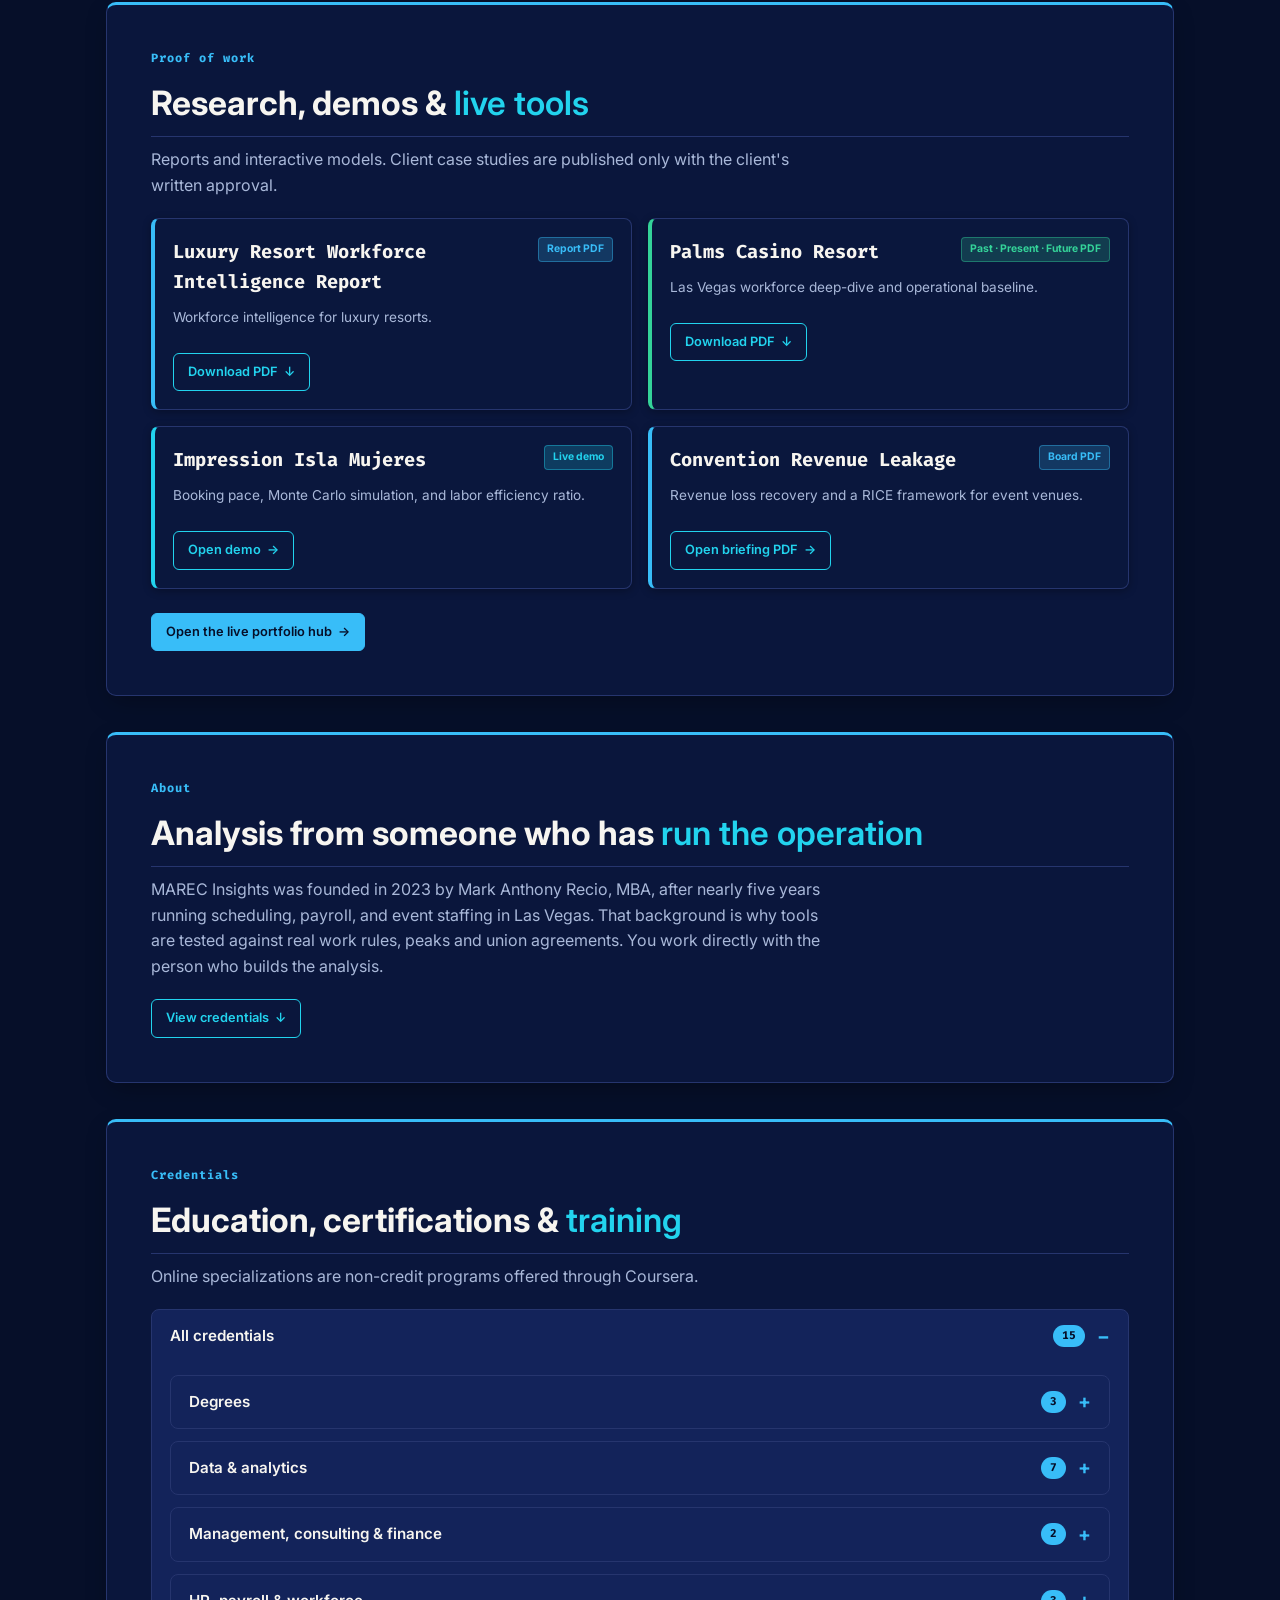
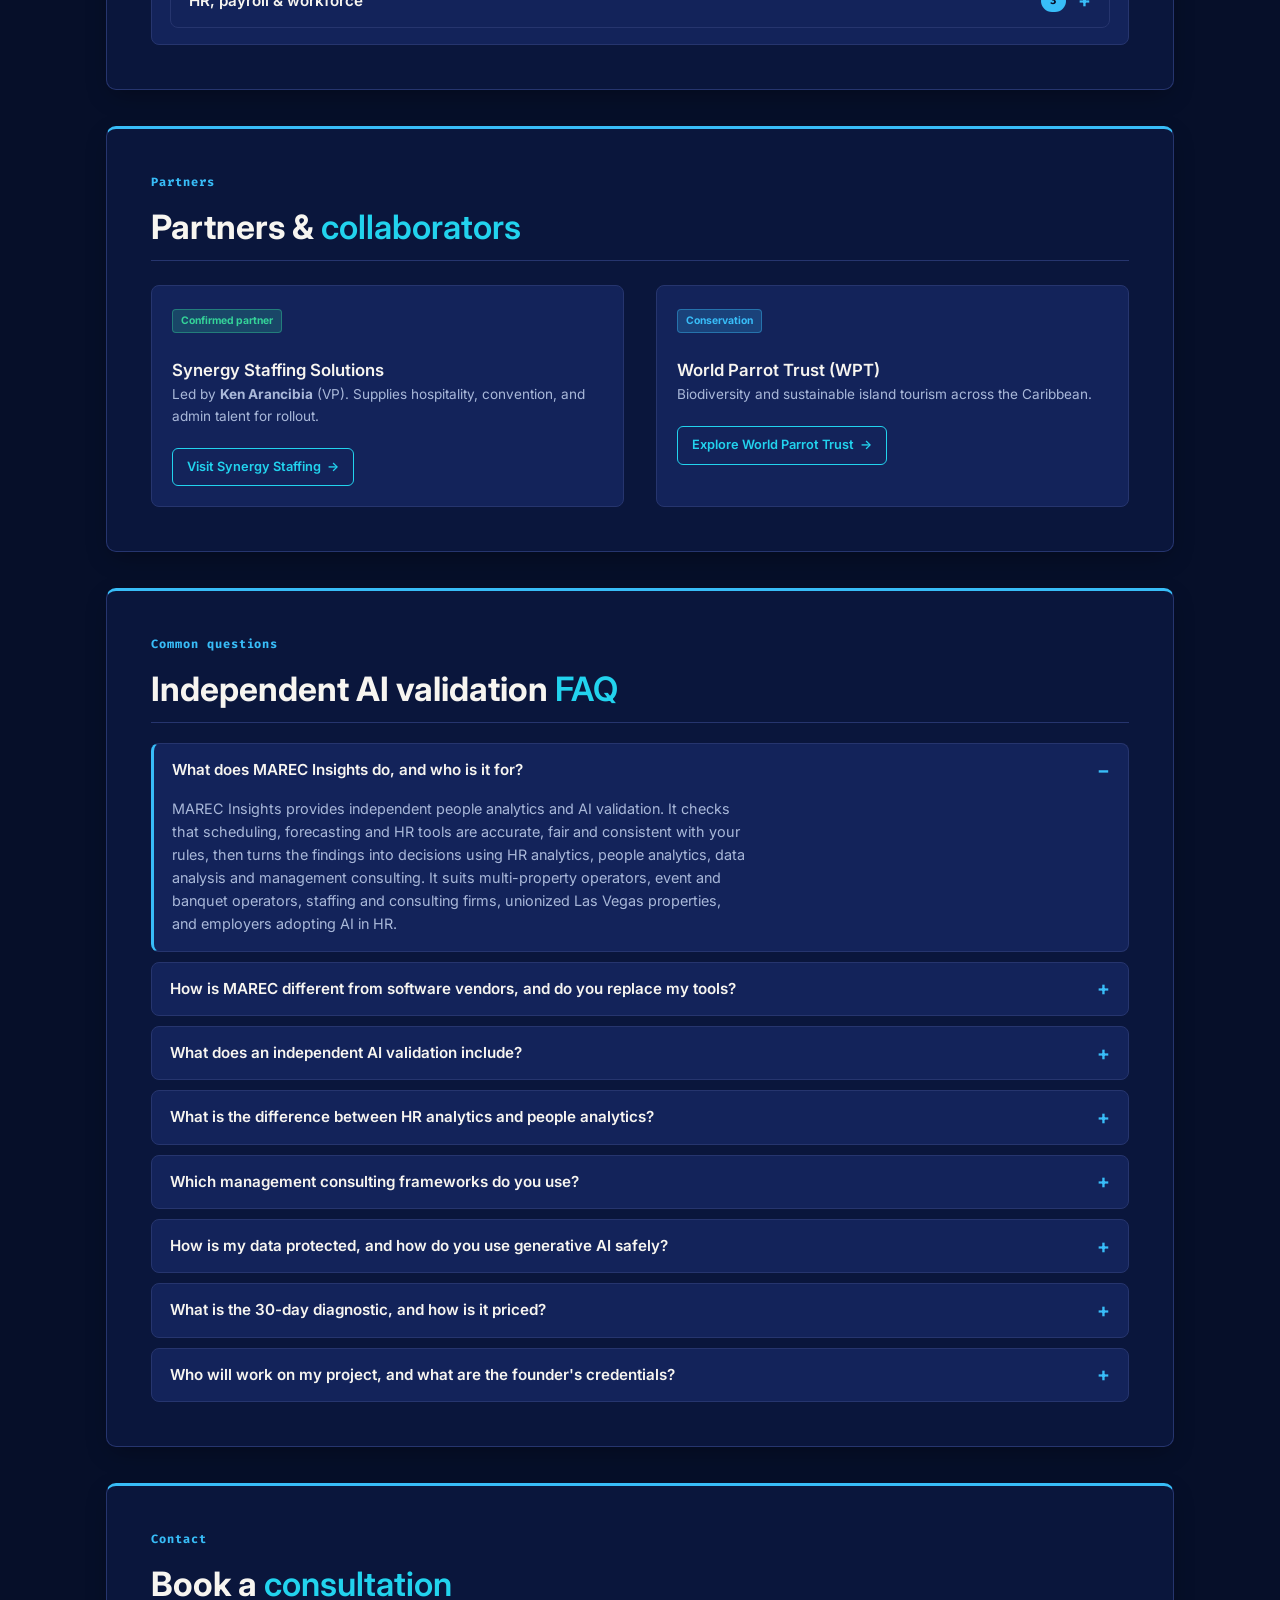
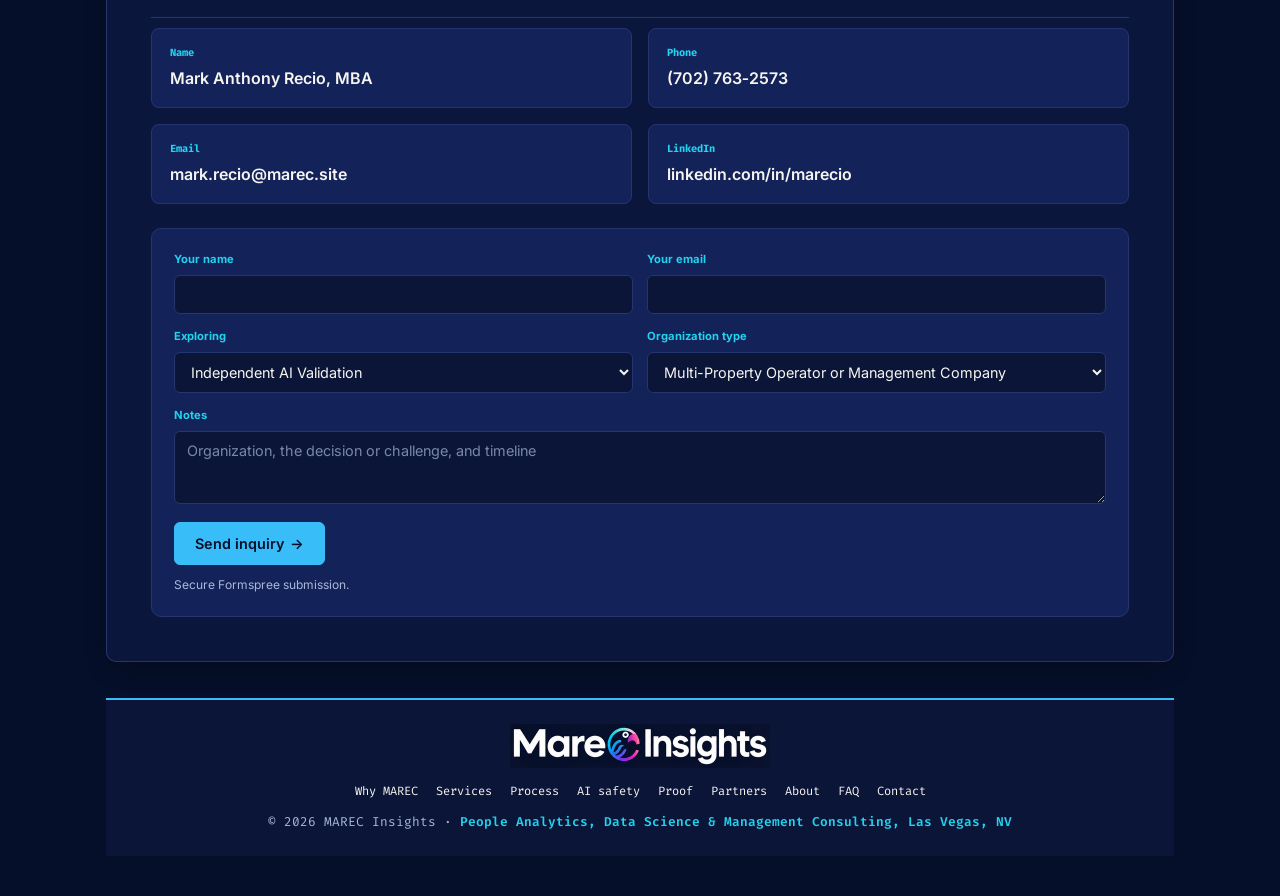
==== commit 48d35efc: "Update stylesheet and script versioning, add credentials Updated version parameters for CSS and JS f" ====
--- a/index.html
+++ b/index.html
@@ -32,7 +32,7 @@
   <link rel="preconnect" href="https://fonts.googleapis.com">
   <link rel="preconnect" href="https://fonts.gstatic.com" crossorigin>
   <link href="https://fonts.googleapis.com/css2?family=Outfit:wght@400;500;600;700&family=Fira+Code:wght@400;600&family=Inter:wght@300;400;500;600;700&display=swap" rel="stylesheet">
-  <link rel="stylesheet" href="./style.css?v=4">
+  <link rel="stylesheet" href="./style.css?v=5">
 
   <!-- Structured data -->
   <script type="application/ld+json">
@@ -222,6 +222,15 @@
         },
         {
           "@type": "EducationalOccupationalCredential",
+          "name": "People Analytics (online course certificate, completed November 4, 2026)",
+          "url": "https://coursera.org/verify/VB5WCRY1OTPS",
+          "recognizedBy": {
+            "@type": "Organization",
+            "name": "Microsoft"
+          }
+        },
+        {
+          "@type": "EducationalOccupationalCredential",
           "name": "IBM Data Science Professional Certificate"
         },
         {
@@ -585,12 +594,6 @@
           <div class="cta-row mt-24"><a href="#contact" class="btn btn-ghost sm-btn" data-exploring="HR or People Analytics">Ask about a review plan</a></div>
         </div>
       </div>
-
-      <p class="group-label mono">Delivered with</p>
-      <ul class="chip-list">
-        <li>HR analytics</li><li>People analytics</li><li>Data analysis</li><li>RICE</li><li>SWOT</li><li>PESTEL</li><li>Porter's Five Forces</li><li>VRIN</li><li>Blue Ocean</li><li>BCG Matrix</li><li>Hypothesis testing</li><li>Strategic planning</li>
-      </ul>
-      <p class="body-muted sm mt-24">Tools: <span class="kw kw-sql">SQL</span>, <span class="kw kw-python">Python</span>, <span class="kw kw-r">R</span>, <span class="kw kw-powerbi">Power BI</span>, <span class="kw kw-tableau">Tableau</span>, <span class="kw kw-excel">Advanced Excel</span>. Available as a project, contract, fractional support, or white-label for consulting and staffing firms.</p>
     </section>
 
 
@@ -736,7 +739,7 @@
       <h2 class="card-title" id="credTitle">Education, certifications &amp; <span class="turquoise">training</span></h2>
       <p class="body-muted description-text">Online specializations are non-credit programs offered through Coursera.</p>
 
-      <details class="more-box cred-acc cred-all" open id="credentials-all"><summary><span>All credentials</span> <span class="cred-count mono">14</span></summary>
+      <details class="more-box cred-acc cred-all" open id="credentials-all"><summary><span>All credentials</span> <span class="cred-count mono">15</span></summary>
       <details class="more-box cred-acc"><summary><span>Degrees</span> <span class="cred-count mono">3</span></summary>
         <div class="cred-grid">
           <article class="cred-card is-degree">
@@ -754,7 +757,7 @@
         </div>
       </details>
 
-      <details class="more-box cred-acc"><summary><span>Data &amp; analytics</span> <span class="cred-count mono">6</span></summary>
+      <details class="more-box cred-acc"><summary><span>Data &amp; analytics</span> <span class="cred-count mono">7</span></summary>
         <div class="cred-grid">
           <article class="cred-card is-data">
             <p class="cred-issuer mono">Microsoft</p>
@@ -770,6 +773,13 @@
             <p class="cred-issuer mono">Google</p>
             <h3 class="cred-name">Data Analytics</h3>
             <p class="cred-meta mono">Professional certificate</p>
+          </article>
+          <article class="cred-card is-data cred-featured">
+            <p class="cred-issuer mono">Microsoft, via Coursera</p>
+            <h3 class="cred-name">People Analytics</h3>
+            <p class="cred-meta mono">Course certificate &middot; Nov 4, 2026</p>
+            <p class="cred-detail">Workforce and HR analytics: gap analysis, attrition, and turning people data into decisions.</p>
+            <a class="cred-link mono" href="https://coursera.org/verify/VB5WCRY1OTPS" target="_blank" rel="noopener noreferrer" aria-label="Verify the Microsoft People Analytics certificate on Coursera (opens in a new tab)">Verify certificate <span aria-hidden="true">&nearr;</span></a>
           </article>
           <article class="cred-card is-data">
             <p class="cred-issuer mono">IBM</p>
@@ -970,6 +980,6 @@
     </footer>
   </main>
 
-  <script src="./script.js?v=4" defer></script>
+  <script src="./script.js?v=5" defer></script>
 </body>
 </html>
--- a/style.css
+++ b/style.css
@@ -156,15 +156,15 @@
 .border-teal { border-left: 4px solid var(--lb-turquoise-glow); }
 .border-verified { border-left: 4px solid var(--lb-green); }
 .proj-header { display: flex; justify-content: space-between; align-items: flex-start; gap: 12px; margin-bottom: 10px; }
-.proj-tag { font-size: 0.65rem; font-weight: 700; padding: 3px 8px; border-radius: 4px; background: rgba(32, 178, 170, 0.2); color: var(--lb-turquoise-glow); border: 1px solid var(--lb-border); white-space: nowrap; display: inline-block; }
+.proj-tag { font-size: 0.65rem; font-weight: 700; padding: 3px 8px; border-radius: 4px; background: rgba(34, 211, 238, 0.2); color: var(--lb-turquoise-glow); border: 1px solid var(--lb-border); white-space: nowrap; display: inline-block; }
 .tag-verified { background: rgba(52, 211, 153, 0.2); color: var(--lb-green); border-color: rgba(52, 211, 153, 0.4); }
-.tag-analytics { background: rgba(32, 178, 170, 0.2); color: var(--lb-turquoise-glow); border-color: rgba(32, 178, 170, 0.4); }
+.tag-analytics { background: rgba(34, 211, 238, 0.2); color: var(--lb-turquoise-glow); border-color: rgba(34, 211, 238, 0.4); }
 .tag-featured { background: rgba(56, 189, 248, 0.2); color: var(--lb-gold); border-color: rgba(56, 189, 248, 0.4); }
 
 .two-col { display: grid; grid-template-columns: 1fr; gap: 24px; }
 @media (min-width: 768px) { .two-col { grid-template-columns: 1fr 1fr; gap: 32px; } }
 
-.badge { display: inline-flex; align-items: center; justify-content: center; width: 26px; height: 26px; background: rgba(32, 178, 170, 0.2); color: var(--lb-turquoise-glow); font-weight: 700; border-radius: 4px; font-size: 0.8rem; border: 1px solid var(--lb-border); }
+.badge { display: inline-flex; align-items: center; justify-content: center; width: 26px; height: 26px; background: rgba(34, 211, 238, 0.2); color: var(--lb-turquoise-glow); font-weight: 700; border-radius: 4px; font-size: 0.8rem; border: 1px solid var(--lb-border); }
 
 .comp-title { display: block; font-size: 0.9rem; color: var(--lb-text-main); font-weight: 600; margin-bottom: 4px; }
 
@@ -409,7 +409,7 @@
 .compare-grid { display: grid; grid-template-columns: 1fr; gap: 16px; margin-top: 24px; }
 @media (min-width: 860px) { .compare-grid { grid-template-columns: 1fr 1fr 1.2fr; } }
 .compare-card { background: var(--lb-azure-light); border: 1px solid var(--lb-border); border-radius: 8px; padding: 20px; display: flex; flex-direction: column; gap: 10px; }
-.compare-card.is-marec { border-color: var(--lb-turquoise-glow); border-width: 2px; background: rgba(32, 178, 170, 0.1); }
+.compare-card.is-marec { border-color: var(--lb-turquoise-glow); border-width: 2px; background: rgba(34, 211, 238, 0.1); }
 .compare-role { font-size: 0.74rem; font-weight: 600; color: var(--lb-text-muted); }
 .compare-card.is-marec .compare-role { color: var(--lb-turquoise-glow); }
 .plain-list { list-style: none; display: flex; flex-direction: column; gap: 8px; font-size: 0.9rem; color: var(--lb-text-muted); }
@@ -419,3 +419,13 @@
 .stat-line { margin: 12px 0 16px; padding: 12px 16px; border-left: 3px solid var(--lb-gold); background: rgba(56, 189, 248, 0.08); border-radius: 0 8px 8px 0; max-width: 68ch; font-size: 0.92rem; }
 .stat-line strong { color: var(--lb-gold); font-size: 1.15rem; }
 .stat-line a { color: var(--lb-turquoise-glow); }
+/* --- ANALYTICS LADDER --- */
+.ladder-grid { display: grid; grid-template-columns: 1fr; gap: 16px; margin-top: 24px; counter-reset: ladder; }
+@media (min-width: 640px) { .ladder-grid { grid-template-columns: 1fr 1fr; } }
+@media (min-width: 1100px) { .ladder-grid { grid-template-columns: repeat(4, 1fr); } }
+.ladder-grid .compare-card { position: relative; counter-increment: ladder; }
+.ladder-grid .compare-card::after { content: counter(ladder); position: absolute; top: 14px; right: 16px; font-family: var(--font-serif); font-size: 2.2rem; font-weight: 700; line-height: 1; background: var(--brand-gradient); -webkit-background-clip: text; background-clip: text; color: transparent; opacity: 0.55; }
+.ladder-q { font-style: italic; }
+.ladder-flow { display: flex; flex-wrap: wrap; gap: 8px; margin-top: 22px; font-size: 0.74rem; color: var(--lb-text-muted); }
+.ladder-flow span { padding: 6px 12px; border: 1px solid var(--lb-border); border-radius: 999px; background: var(--lb-azure-light); }
+.ladder-flow span:not(:last-child)::after { content: "\2192"; margin-left: 10px; color: var(--lb-turquoise-glow); }
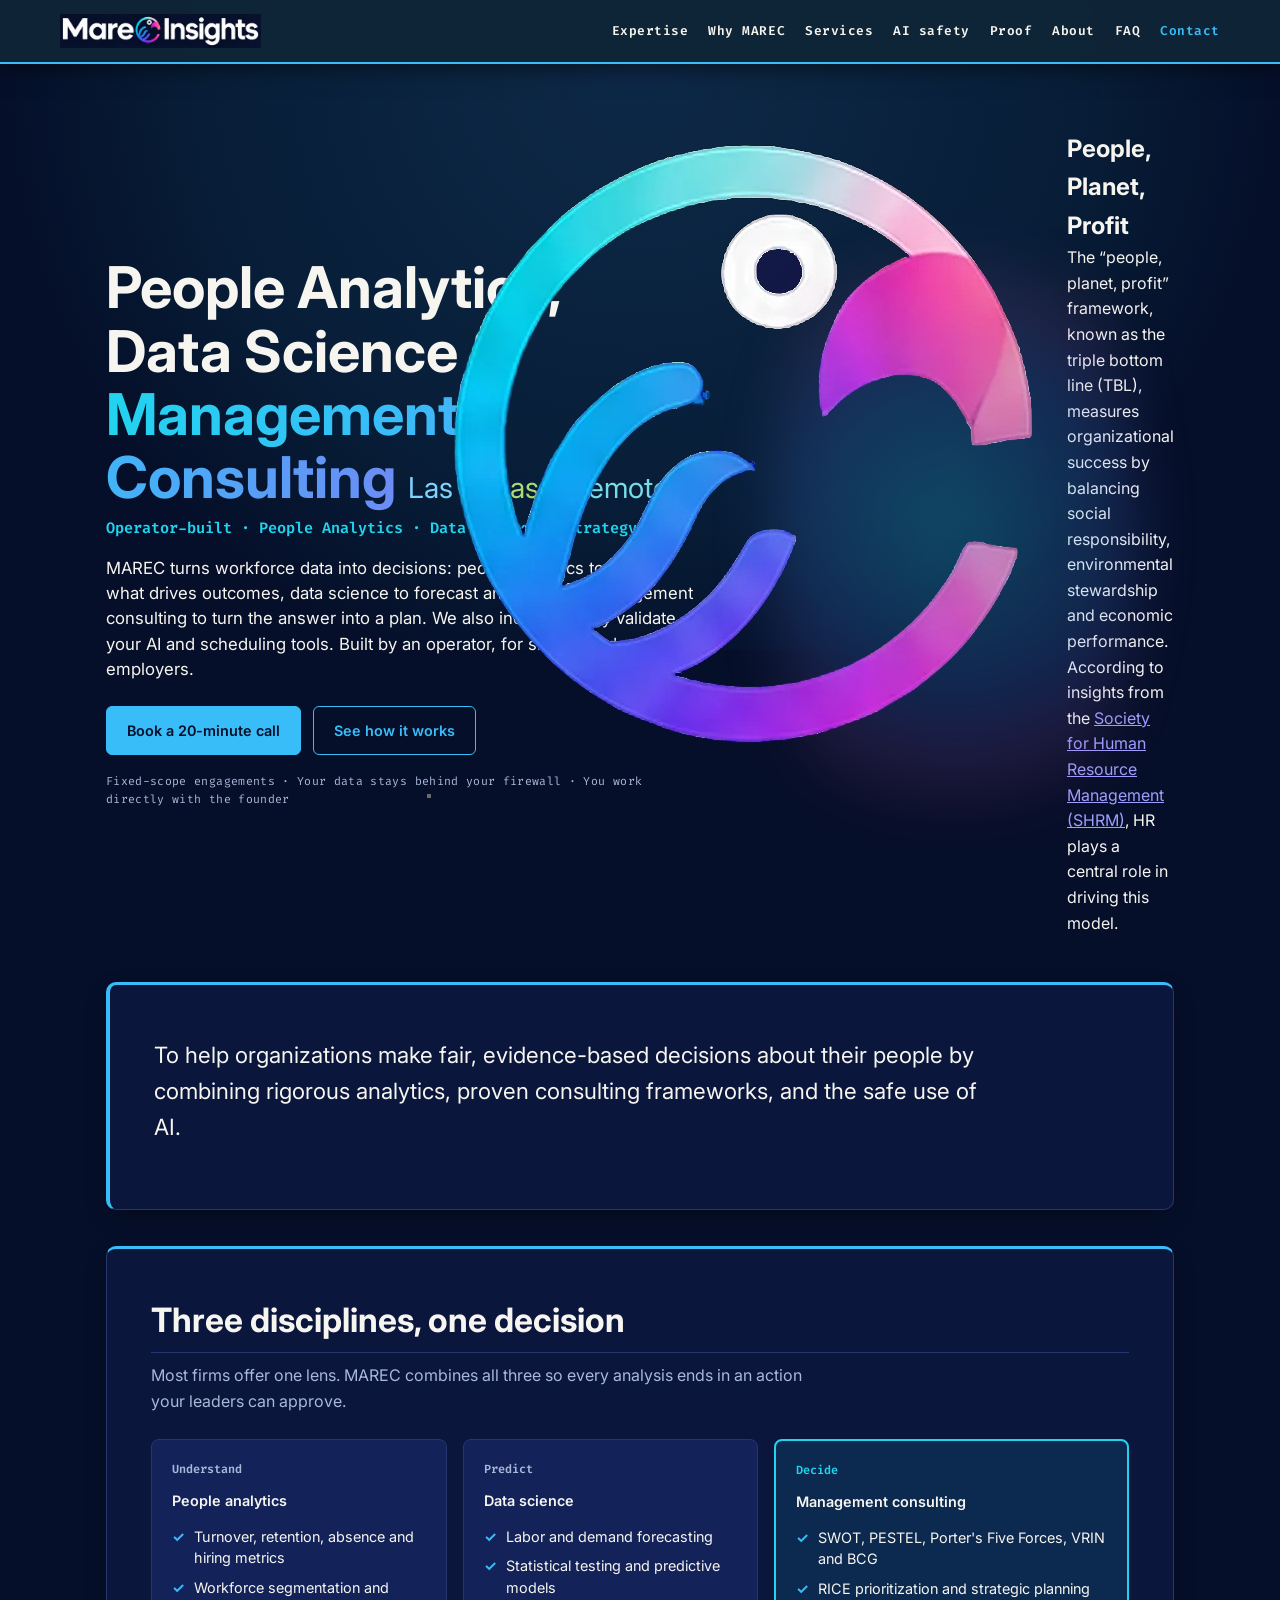
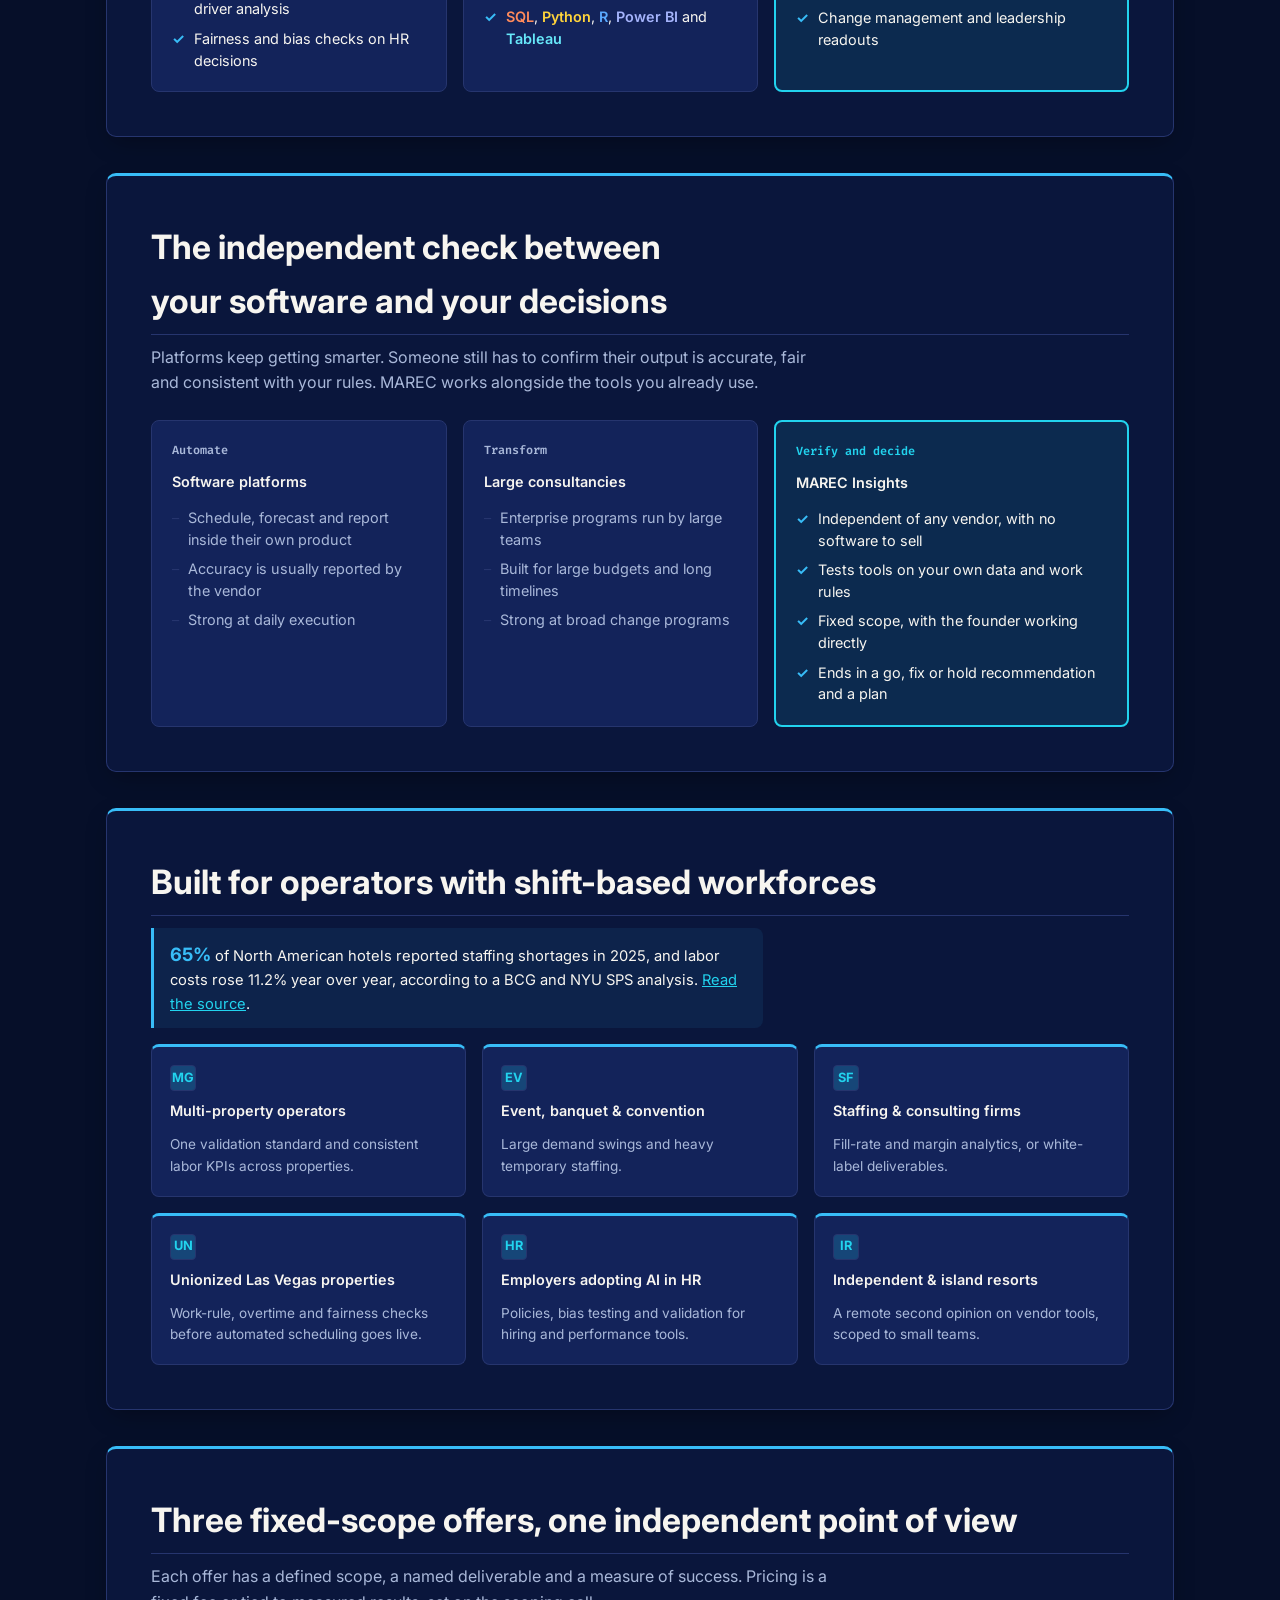
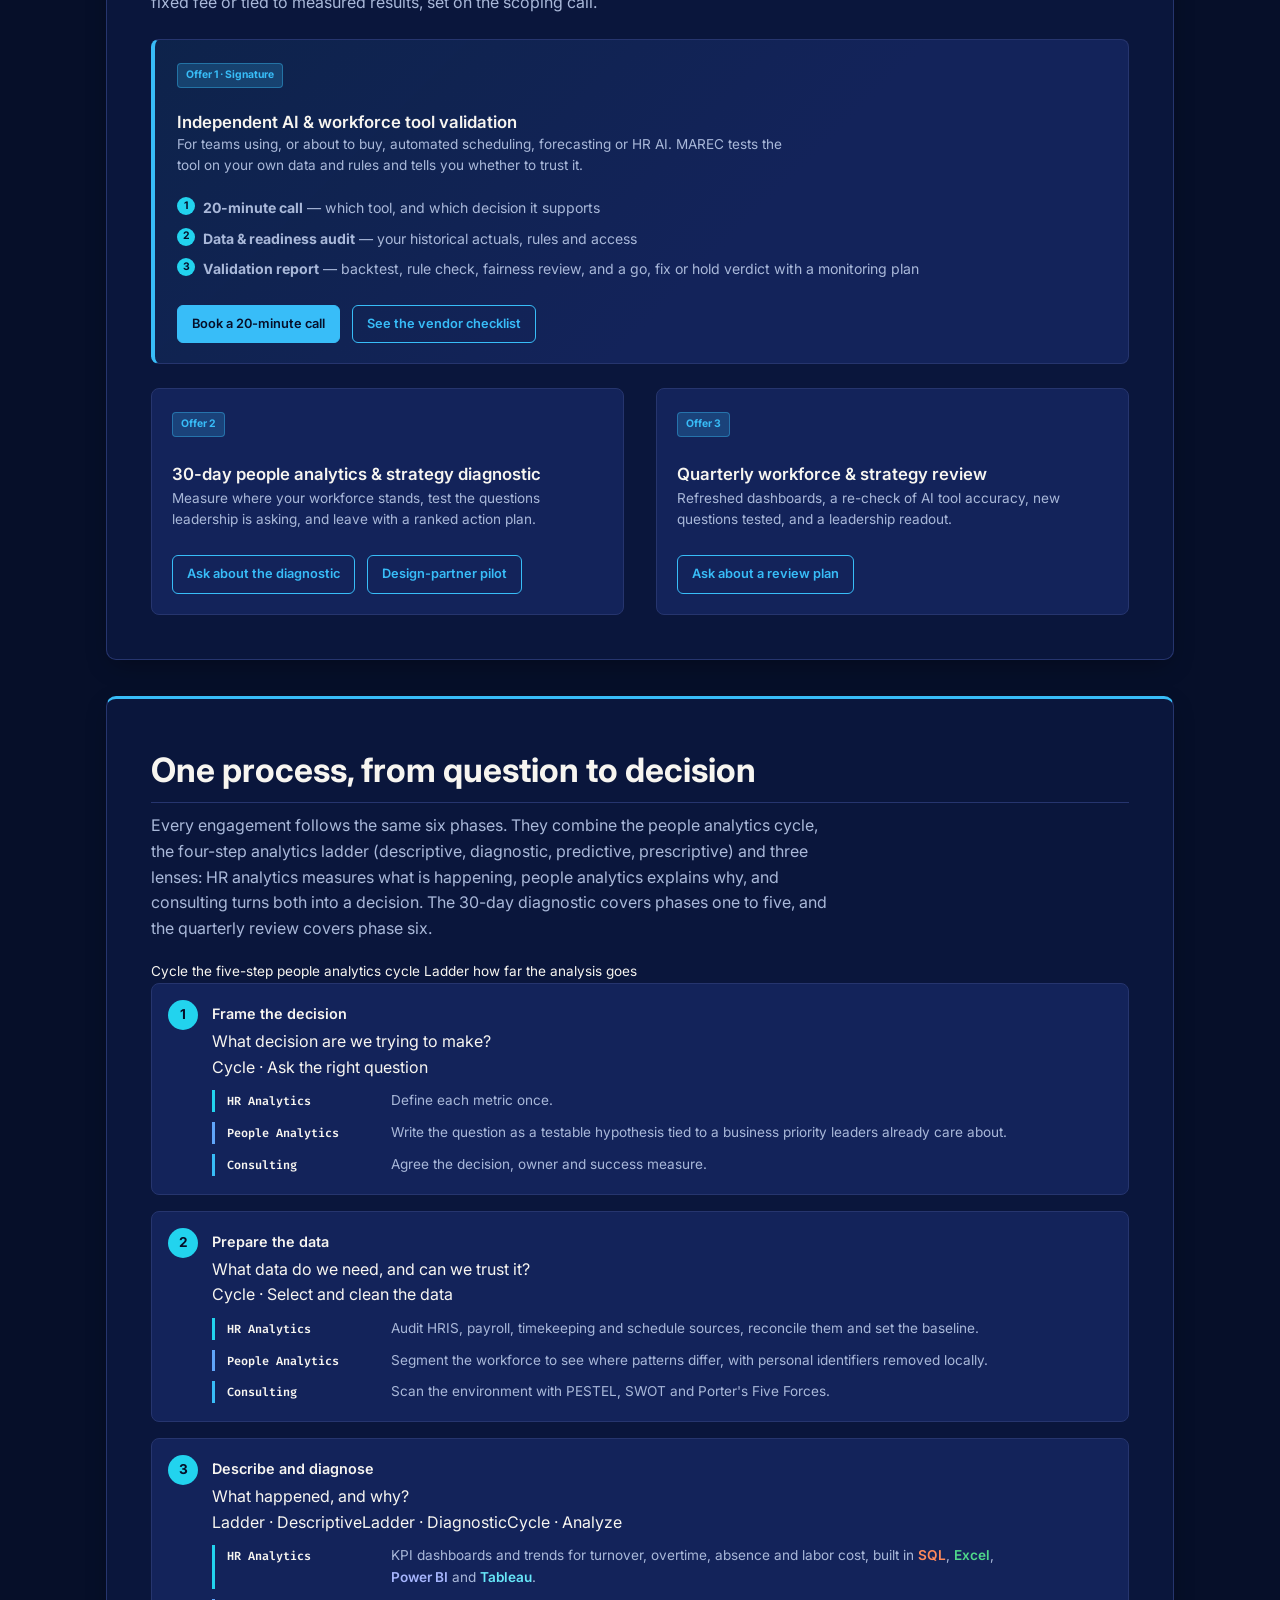
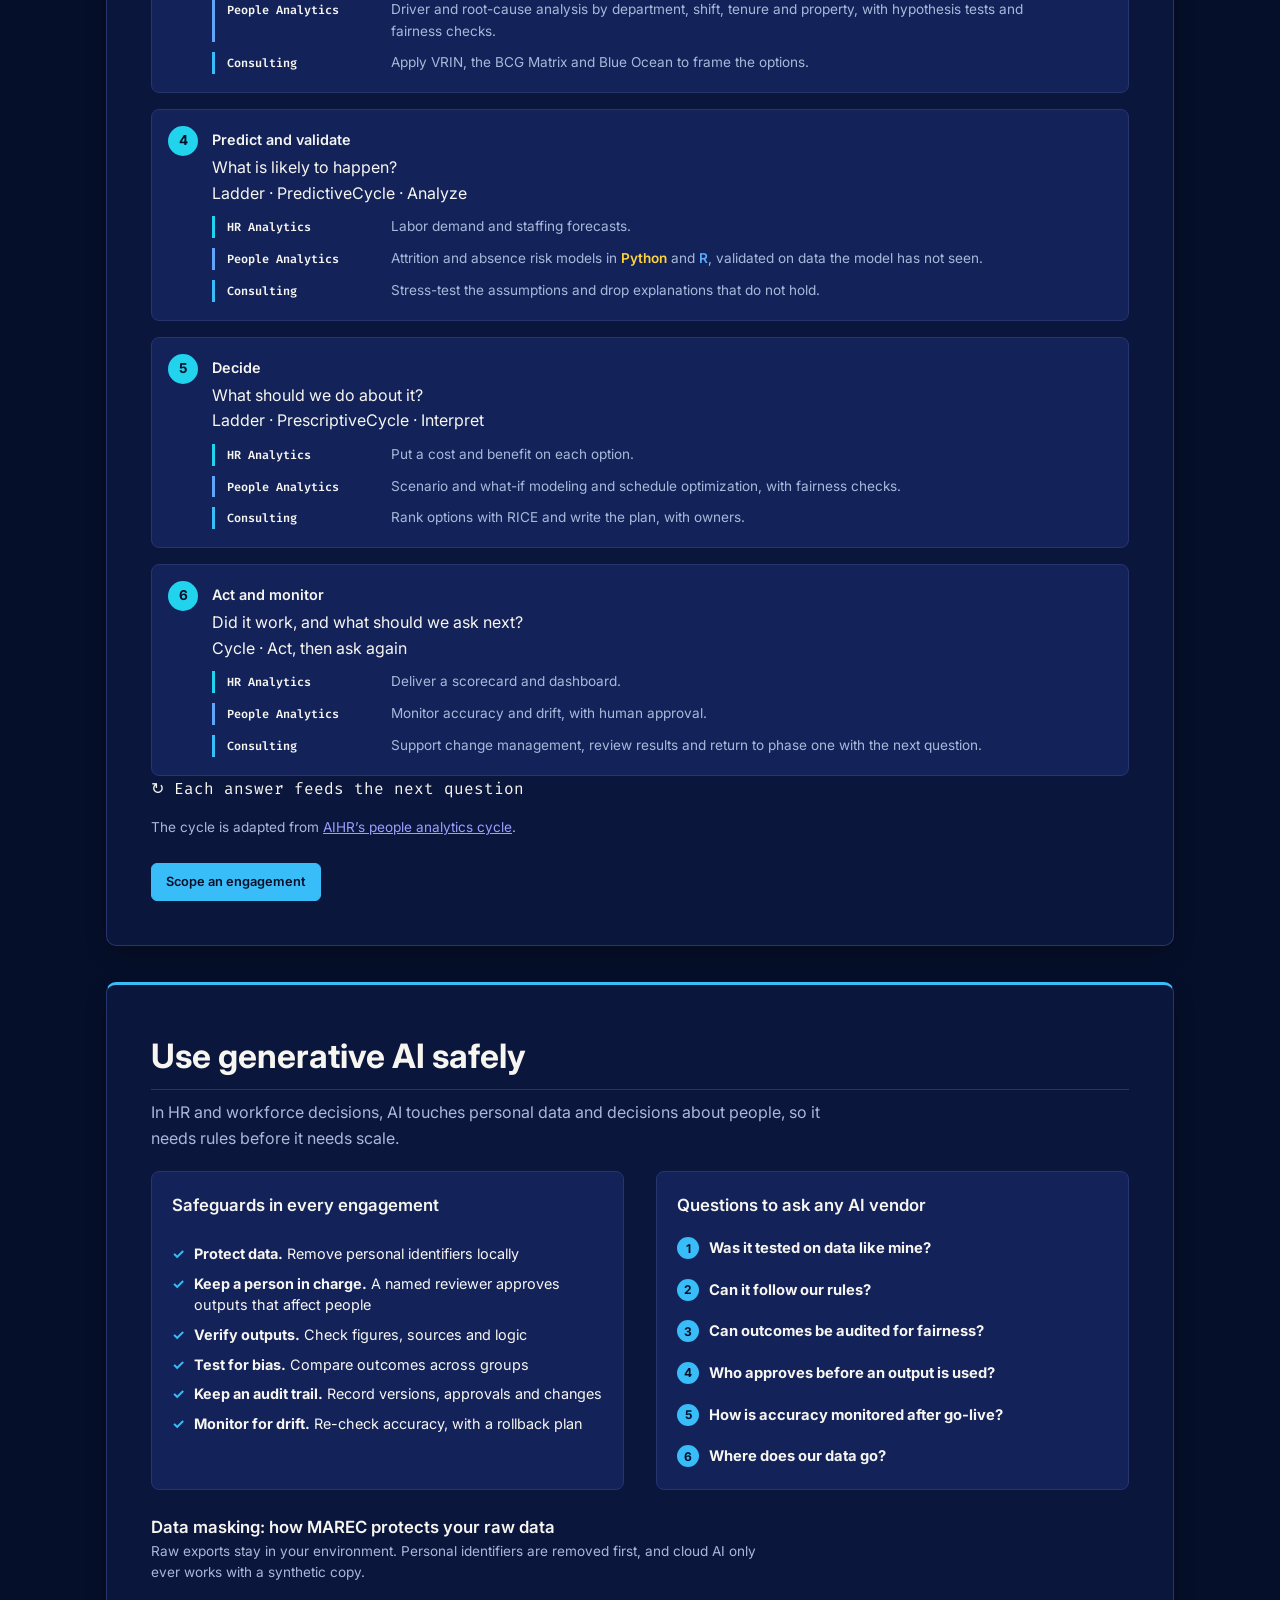
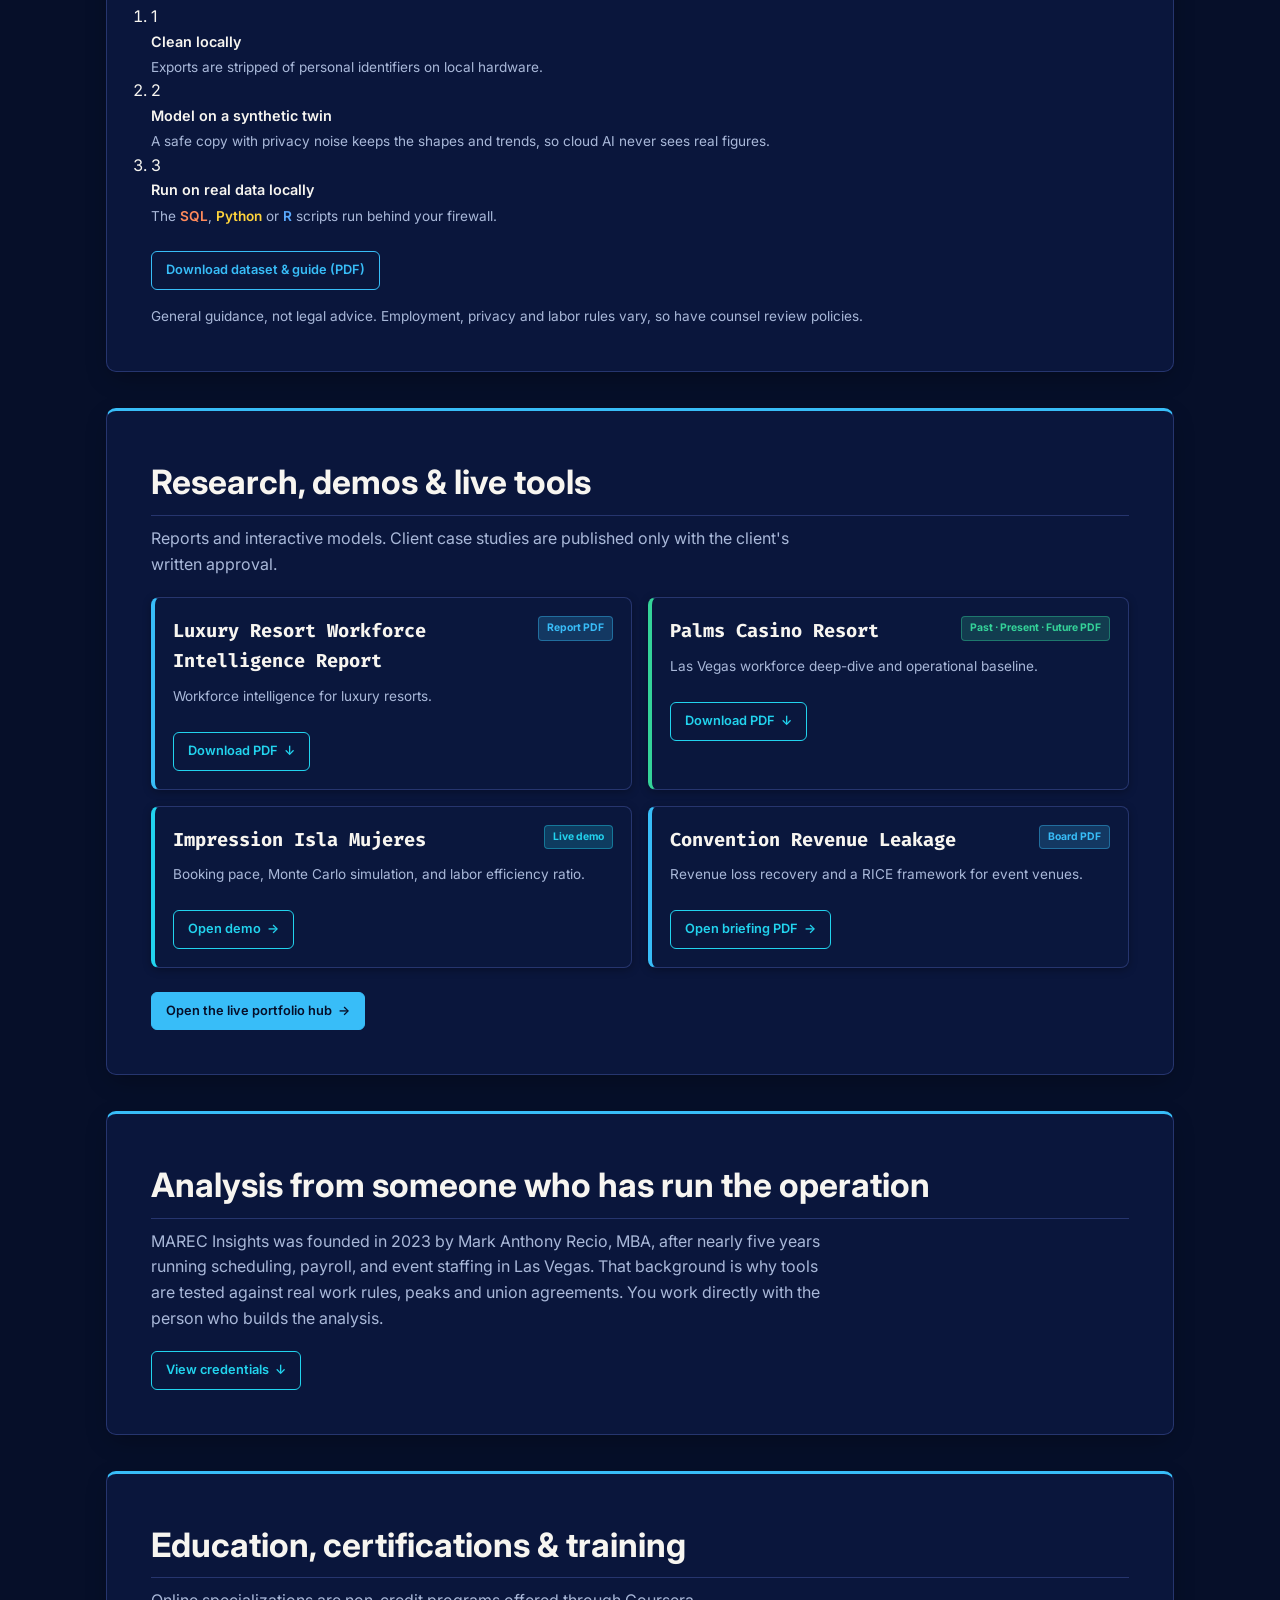
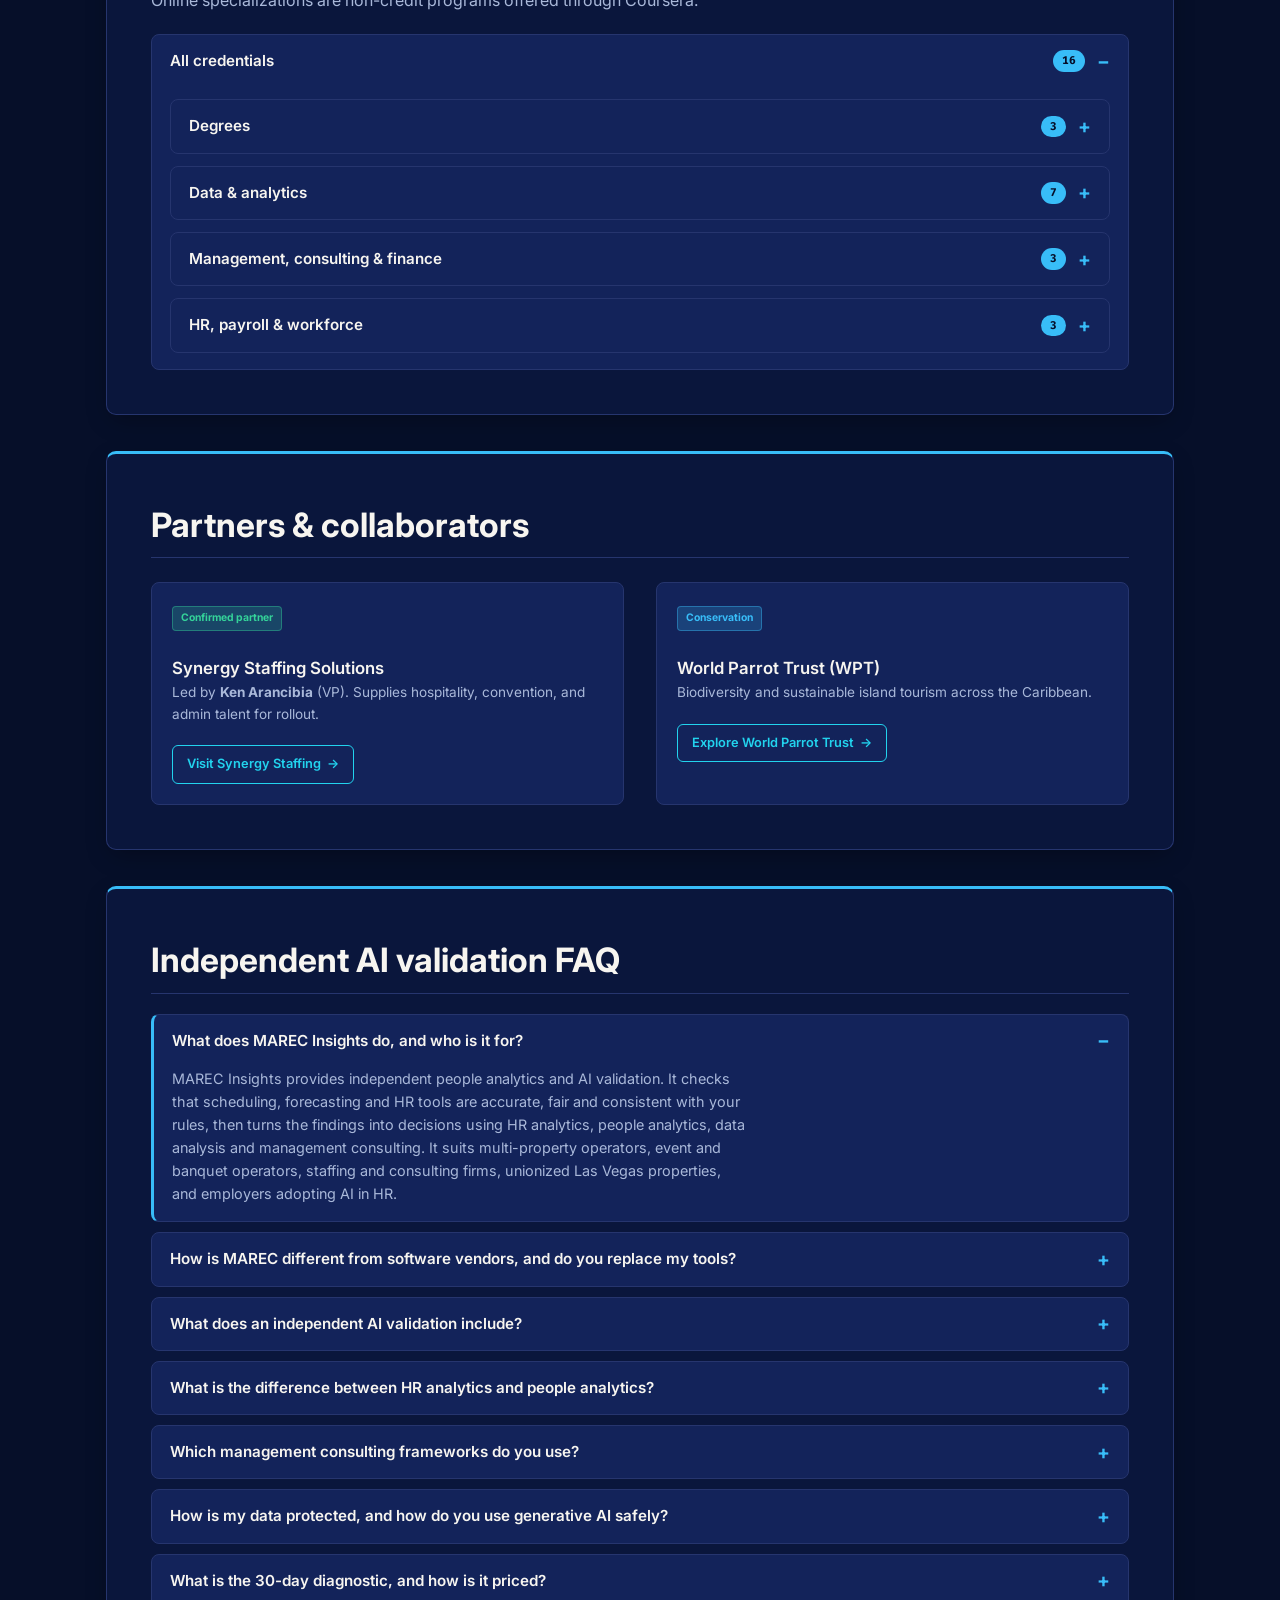
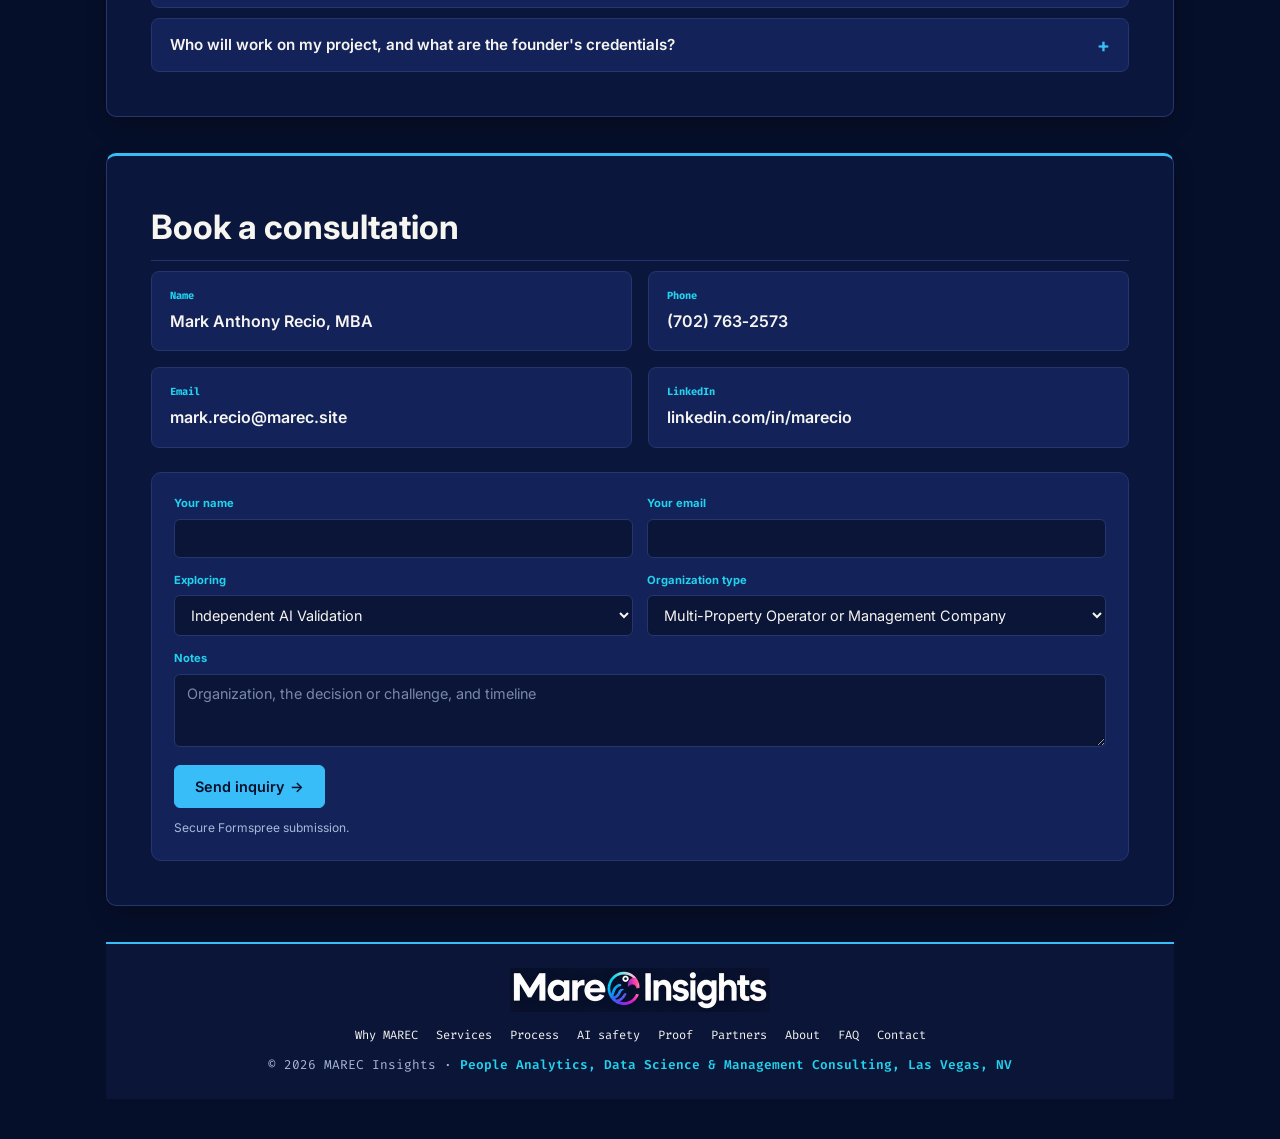
==== commit 9c4eacec: "Update index.html Signed-off-by: Mark Recio  <mark.recio.pro@gmail.com>" ====
--- a/index.html
+++ b/index.html
@@ -32,7 +32,7 @@
   <link rel="preconnect" href="https://fonts.googleapis.com">
   <link rel="preconnect" href="https://fonts.gstatic.com" crossorigin>
   <link href="https://fonts.googleapis.com/css2?family=Outfit:wght@400;500;600;700&family=Fira+Code:wght@400;600&family=Inter:wght@300;400;500;600;700&display=swap" rel="stylesheet">
-  <link rel="stylesheet" href="./style.css?v=5">
+  <link rel="stylesheet" href="./style.css?v=9">
 
   <!-- Structured data -->
   <script type="application/ld+json">
@@ -231,6 +231,15 @@
         },
         {
           "@type": "EducationalOccupationalCredential",
+          "name": "IBM Management Consultant Professional Certificate (8 courses, completed November 5, 2026)",
+          "url": "https://www.coursera.org/account/accomplishments/professional-cert/2EGGWHX2B1DY",
+          "recognizedBy": {
+            "@type": "Organization",
+            "name": "IBM and SkillUp"
+          }
+        },
+        {
+          "@type": "EducationalOccupationalCredential",
           "name": "IBM Data Science Professional Certificate"
         },
         {
@@ -406,7 +415,24 @@
           <p class="hero-note mono">Fixed-scope engagements &middot; Your data stays behind your firewall &middot; You work directly with the founder</p>
         </div>
         <div class="hero-art">
-          <img class="hero-mark" src="[data-uri]" width="320" height="320" alt="MAREC Insights parrot logo mark" fetchpriority="high">
+          <div class="glass-stage" id="glassStage">
+          <div class="glass-lens" id="glassLens">
+            <span class="glass-back" aria-hidden="true"></span>
+            <span class="glass-ghost" id="glassGhost" aria-hidden="true"></span>
+            <img class="glass-logo" id="glassLogo" src="[data-uri]" width="640" height="640" alt="MAREC Insights parrot logo mark" fetchpriority="high">
+            <span class="glass-frost" aria-hidden="true"></span>
+            <span class="glass-rim" aria-hidden="true"></span>
+            <span class="glass-glare" aria-hidden="true"></span>
+            <span class="glass-sheen" aria-hidden="true"></span>
+          </div>
+          <button type="button" class="parrot-say" id="parrotSay" aria-label="The parrot says: People, Planet, Profit. Activate to hear it again"><span class="say-text" id="sayText" aria-hidden="true"></span><span class="say-caret" aria-hidden="true"></span></button>
+          <span class="sr-only" id="sayLive" aria-live="polite"></span>
+        </div>
+        <aside class="tbl-card" id="tblCard" aria-labelledby="tblTitle">
+          <h2 class="tbl-title" id="tblTitle"><span class="tbl-word tbl-people" data-tbl="0">People</span><span class="tbl-sep" aria-hidden="true">,</span> <span class="tbl-word tbl-planet" data-tbl="1">Planet</span><span class="tbl-sep" aria-hidden="true">,</span> <span class="tbl-word tbl-profit" data-tbl="2">Profit</span></h2>
+          <p class="tbl-text">The &ldquo;people, planet, profit&rdquo; framework, known as the triple bottom line (TBL), measures organizational success by balancing social responsibility, environmental stewardship and economic performance.</p>
+          <p class="tbl-text">According to insights from the <a href="https://www.shrm.org/enterprise-solutions/insights/overcoming-adoption-hurdles-to-sustainable-innovation" target="_blank" rel="noopener noreferrer">Society for Human Resource Management (SHRM)</a>, HR plays a central role in driving this model.</p>
+        </aside>
         </div>
       </div>
     </header>
@@ -414,14 +440,12 @@
 
     <!-- MISSION -->
     <section id="mission" class="card mission-card reveal" aria-label="Mission">
-      <p class="eyebrow mono">Our mission</p>
       <p class="mission-statement">To help organizations make fair, evidence-based decisions about their people by combining rigorous analytics, proven consulting frameworks, and the safe use of AI.</p>
     </section>
 
     <!-- PILLARS -->
     <section id="expertise" class="card reveal" aria-labelledby="expTitle">
-      <p class="eyebrow mono">What we do</p>
-      <h2 class="card-title" id="expTitle">Three disciplines, <span class="grad-text">one decision</span></h2>
+      <h2 class="card-title" id="expTitle">Three disciplines, one decision</h2>
       <p class="body-muted description-text">Most firms offer one lens. MAREC combines all three so every analysis ends in an action your leaders can approve.</p>
       <div class="compare-grid">
         <article class="compare-card">
@@ -454,60 +478,9 @@
       </div>
     </section>
 
-    <!-- ANALYTICS PROCESS -->
-    <section id="analytics" class="card reveal" aria-labelledby="ladderTitle">
-      <p class="eyebrow mono">Our analytics process</p>
-      <h2 class="card-title" id="ladderTitle">From data to decision in <span class="grad-text">four steps</span></h2>
-      <p class="body-muted description-text">Every engagement climbs the analytics ladder, from describing what happened to prescribing what to do next. We start wherever your data is today and only go as far up as the evidence supports.</p>
-      <div class="ladder-grid">
-        <article class="compare-card">
-          <p class="compare-role mono">Step 1 &middot; Look back</p>
-          <h3 class="comp-title">Descriptive analytics</h3>
-          <p class="body-muted ladder-q">What happened?</p>
-          <ul class="check-list">
-            <li>KPI dashboards for turnover, overtime, absence and labor cost</li>
-            <li>Clean, reconciled data from payroll, scheduling and HRIS</li>
-            <li><span class="kw kw-sql">SQL</span>, <span class="kw kw-excel">Excel</span>, <span class="kw kw-powerbi">Power BI</span> and <span class="kw kw-tableau">Tableau</span></li>
-          </ul>
-        </article>
-        <article class="compare-card">
-          <p class="compare-role mono">Step 2 &middot; Find the cause</p>
-          <h3 class="comp-title">Diagnostic analytics</h3>
-          <p class="body-muted ladder-q">Why did it happen?</p>
-          <ul class="check-list">
-            <li>Driver and root-cause analysis</li>
-            <li>Segmentation by department, shift, tenure and property</li>
-            <li>Hypothesis tests and fairness checks</li>
-          </ul>
-        </article>
-        <article class="compare-card">
-          <p class="compare-role mono">Step 3 &middot; Look ahead</p>
-          <h3 class="comp-title">Predictive analytics</h3>
-          <p class="body-muted ladder-q">What is likely to happen?</p>
-          <ul class="check-list">
-            <li>Labor demand and staffing forecasts</li>
-            <li>Attrition and absence risk models</li>
-            <li>Regression and machine learning in <span class="kw kw-python">Python</span> and <span class="kw kw-r">R</span>, tested on data the model has not seen</li>
-          </ul>
-        </article>
-        <article class="compare-card is-marec">
-          <p class="compare-role mono">Step 4 &middot; Act</p>
-          <h3 class="comp-title">Prescriptive analytics</h3>
-          <p class="body-muted ladder-q">What should we do about it?</p>
-          <ul class="check-list">
-            <li>Scenario and what-if modeling</li>
-            <li>Schedule and resource optimization</li>
-            <li>Ranked actions with cost, impact and owners</li>
-          </ul>
-        </article>
-      </div>
-      <p class="ladder-flow mono"><span>Define the question</span><span>Collect &amp; clean</span><span>Explore</span><span>Model</span><span>Validate</span><span>Present &amp; monitor</span></p>
-    </section>
-
     <!-- DIFFERENCE -->
     <section id="difference" class="card reveal" aria-labelledby="diffTitle">
-      <p class="eyebrow mono">Why MAREC</p>
-      <h2 class="card-title" id="diffTitle">The independent check between your software and <span class="turquoise">your decisions</span></h2>
+      <h2 class="card-title" id="diffTitle">The independent check between your software and your decisions</h2>
       <p class="body-muted description-text">Platforms keep getting smarter. Someone still has to confirm their output is accurate, fair and consistent with your rules. MAREC works alongside the tools you already use.</p>
       <div class="compare-grid">
         <article class="compare-card">
@@ -543,8 +516,7 @@
 
     <!-- CLIENTS -->
     <section id="clients" class="card reveal" aria-labelledby="clientsTitle">
-      <p class="eyebrow mono">Who MAREC serves</p>
-      <h2 class="card-title" id="clientsTitle">Built for operators with <span class="turquoise">shift-based workforces</span></h2>
+      <h2 class="card-title" id="clientsTitle">Built for operators with shift-based workforces</h2>
       <p class="stat-line"><strong>65%</strong> of North American hotels reported staffing shortages in 2025, and labor costs rose 11.2% year over year, according to a BCG and NYU SPS analysis. <a href="https://www.hospitalitynet.org/news/4131140" target="_blank" rel="noopener noreferrer">Read the source</a>.</p>
       <div class="segment-grid">
         <article class="segment-card"><span class="badge" aria-hidden="true">MG</span><h3 class="comp-title">Multi-property operators</h3><p class="body-muted sm">One validation standard and consistent labor KPIs across properties.</p></article>
@@ -558,8 +530,7 @@
 
     <!-- SERVICES -->
     <section id="services" class="card reveal">
-      <p class="eyebrow mono">Services</p>
-      <h2 class="card-title">Three fixed-scope offers, <span class="turquoise">one independent point of view</span></h2>
+      <h2 class="card-title">Three fixed-scope offers, one independent point of view</h2>
       <p class="body-muted description-text">Each offer has a defined scope, a named deliverable and a measure of success. Pricing is a fixed fee or tied to measured results, set on the scoping call.</p>
 
       <div class="pilot-box is-flagship mt-24">
@@ -598,58 +569,56 @@
 
 
     <!-- PROCESS -->
-    <section id="process" class="card reveal" aria-label="How an engagement works">
-      <p class="eyebrow mono">How an engagement works</p>
-      <p class="body-muted description-text">HR analytics measures what is happening, people analytics explains why, and management consulting turns both into a decision. Every phase uses all three. The 30-day diagnostic covers phases one to four.</p>
-      <ol class="approach-list">
+    <section id="process" class="card reveal" aria-labelledby="processTitle">
+      <h2 class="card-title" id="processTitle">One process, from question to decision</h2>
+      <p class="body-muted description-text">Every engagement follows the same six phases. They combine the people analytics cycle, the four-step analytics ladder (descriptive, diagnostic, predictive, prescriptive) and three lenses: HR analytics measures what is happening, people analytics explains why, and consulting turns both into a decision. The 30-day diagnostic covers phases one to five, and the quarterly review covers phase six.</p>
+      <p class="phase-legend sm"><span class="phase-tag tag-c">Cycle</span> the five-step people analytics cycle <span class="phase-tag tag-l">Ladder</span> how far the analysis goes</p>
+      <ol class="approach-list" id="processList">
         <li class="approach-phase">
           <h3 class="comp-title">Frame the decision</h3>
-          <ul class="lens-rows">
-            <li class="lens-row" data-lens="hr"><span class="lens-tag mono">HR Analytics</span><p class="body-muted sm">Define each metric once.</p></li>
-            <li class="lens-row" data-lens="people"><span class="lens-tag mono">People Analytics</span><p class="body-muted sm">Write the questions as testable hypotheses.</p></li>
-            <li class="lens-row" data-lens="consulting"><span class="lens-tag mono">Consulting</span><p class="body-muted sm">Agree the decision, owner and success measures.</p></li>
-          </ul>
+          <p class="phase-q">What decision are we trying to make?</p>
+          <p class="phase-tags"><span class="phase-tag tag-c">Cycle &middot; Ask the right question</span></p>
+          <ul class="lens-rows"><li class="lens-row" data-lens="hr"><span class="lens-tag mono">HR Analytics</span><p class="body-muted sm">Define each metric once.</p></li><li class="lens-row" data-lens="people"><span class="lens-tag mono">People Analytics</span><p class="body-muted sm">Write the question as a testable hypothesis tied to a business priority leaders already care about.</p></li><li class="lens-row" data-lens="consulting"><span class="lens-tag mono">Consulting</span><p class="body-muted sm">Agree the decision, owner and success measure.</p></li></ul>
         </li>
         <li class="approach-phase">
-          <h3 class="comp-title">Baseline and environment</h3>
-          <ul class="lens-rows">
-            <li class="lens-row" data-lens="hr"><span class="lens-tag mono">HR Analytics</span><p class="body-muted sm">Audit the data and set the baseline.</p></li>
-            <li class="lens-row" data-lens="people"><span class="lens-tag mono">People Analytics</span><p class="body-muted sm">Segment the workforce to see where patterns differ.</p></li>
-            <li class="lens-row" data-lens="consulting"><span class="lens-tag mono">Consulting</span><p class="body-muted sm">Run PESTEL, SWOT and Porter's Five Forces.</p></li>
-          </ul>
+          <h3 class="comp-title">Prepare the data</h3>
+          <p class="phase-q">What data do we need, and can we trust it?</p>
+          <p class="phase-tags"><span class="phase-tag tag-c">Cycle &middot; Select and clean the data</span></p>
+          <ul class="lens-rows"><li class="lens-row" data-lens="hr"><span class="lens-tag mono">HR Analytics</span><p class="body-muted sm">Audit HRIS, payroll, timekeeping and schedule sources, reconcile them and set the baseline.</p></li><li class="lens-row" data-lens="people"><span class="lens-tag mono">People Analytics</span><p class="body-muted sm">Segment the workforce to see where patterns differ, with personal identifiers removed locally.</p></li><li class="lens-row" data-lens="consulting"><span class="lens-tag mono">Consulting</span><p class="body-muted sm">Scan the environment with PESTEL, SWOT and Porter's Five Forces.</p></li></ul>
         </li>
         <li class="approach-phase">
-          <h3 class="comp-title">Diagnose</h3>
-          <ul class="lens-rows">
-            <li class="lens-row" data-lens="hr"><span class="lens-tag mono">HR Analytics</span><p class="body-muted sm">Benchmark and trend the core metrics.</p></li>
-            <li class="lens-row" data-lens="people"><span class="lens-tag mono">People Analytics</span><p class="body-muted sm">Use hypothesis testing to separate causes from noise.</p></li>
-            <li class="lens-row" data-lens="consulting"><span class="lens-tag mono">Consulting</span><p class="body-muted sm">Apply VRIN, the BCG Matrix and Blue Ocean to the options.</p></li>
-          </ul>
+          <h3 class="comp-title">Describe and diagnose</h3>
+          <p class="phase-q">What happened, and why?</p>
+          <p class="phase-tags"><span class="phase-tag tag-l">Ladder &middot; Descriptive</span><span class="phase-tag tag-l">Ladder &middot; Diagnostic</span><span class="phase-tag tag-c">Cycle &middot; Analyze</span></p>
+          <ul class="lens-rows"><li class="lens-row" data-lens="hr"><span class="lens-tag mono">HR Analytics</span><p class="body-muted sm">KPI dashboards and trends for turnover, overtime, absence and labor cost, built in <span class="kw kw-sql">SQL</span>, <span class="kw kw-excel">Excel</span>, <span class="kw kw-powerbi">Power BI</span> and <span class="kw kw-tableau">Tableau</span>.</p></li><li class="lens-row" data-lens="people"><span class="lens-tag mono">People Analytics</span><p class="body-muted sm">Driver and root-cause analysis by department, shift, tenure and property, with hypothesis tests and fairness checks.</p></li><li class="lens-row" data-lens="consulting"><span class="lens-tag mono">Consulting</span><p class="body-muted sm">Apply VRIN, the BCG Matrix and Blue Ocean to frame the options.</p></li></ul>
+        </li>
+        <li class="approach-phase">
+          <h3 class="comp-title">Predict and validate</h3>
+          <p class="phase-q">What is likely to happen?</p>
+          <p class="phase-tags"><span class="phase-tag tag-l">Ladder &middot; Predictive</span><span class="phase-tag tag-c">Cycle &middot; Analyze</span></p>
+          <ul class="lens-rows"><li class="lens-row" data-lens="hr"><span class="lens-tag mono">HR Analytics</span><p class="body-muted sm">Labor demand and staffing forecasts.</p></li><li class="lens-row" data-lens="people"><span class="lens-tag mono">People Analytics</span><p class="body-muted sm">Attrition and absence risk models in <span class="kw kw-python">Python</span> and <span class="kw kw-r">R</span>, validated on data the model has not seen.</p></li><li class="lens-row" data-lens="consulting"><span class="lens-tag mono">Consulting</span><p class="body-muted sm">Stress-test the assumptions and drop explanations that do not hold.</p></li></ul>
         </li>
         <li class="approach-phase">
           <h3 class="comp-title">Decide</h3>
-          <ul class="lens-rows">
-            <li class="lens-row" data-lens="hr"><span class="lens-tag mono">HR Analytics</span><p class="body-muted sm">Put a cost and benefit on each option.</p></li>
-            <li class="lens-row" data-lens="people"><span class="lens-tag mono">People Analytics</span><p class="body-muted sm">Model scenarios and risk, with fairness checks.</p></li>
-            <li class="lens-row" data-lens="consulting"><span class="lens-tag mono">Consulting</span><p class="body-muted sm">Rank options with RICE and write the plan.</p></li>
-          </ul>
+          <p class="phase-q">What should we do about it?</p>
+          <p class="phase-tags"><span class="phase-tag tag-l">Ladder &middot; Prescriptive</span><span class="phase-tag tag-c">Cycle &middot; Interpret</span></p>
+          <ul class="lens-rows"><li class="lens-row" data-lens="hr"><span class="lens-tag mono">HR Analytics</span><p class="body-muted sm">Put a cost and benefit on each option.</p></li><li class="lens-row" data-lens="people"><span class="lens-tag mono">People Analytics</span><p class="body-muted sm">Scenario and what-if modeling and schedule optimization, with fairness checks.</p></li><li class="lens-row" data-lens="consulting"><span class="lens-tag mono">Consulting</span><p class="body-muted sm">Rank options with RICE and write the plan, with owners.</p></li></ul>
         </li>
         <li class="approach-phase">
           <h3 class="comp-title">Act and monitor</h3>
-          <ul class="lens-rows">
-            <li class="lens-row" data-lens="hr"><span class="lens-tag mono">HR Analytics</span><p class="body-muted sm">Deliver a scorecard and dashboard.</p></li>
-            <li class="lens-row" data-lens="people"><span class="lens-tag mono">People Analytics</span><p class="body-muted sm">Monitor accuracy and drift, with human approval.</p></li>
-            <li class="lens-row" data-lens="consulting"><span class="lens-tag mono">Consulting</span><p class="body-muted sm">Support change management and review results.</p></li>
-          </ul>
+          <p class="phase-q">Did it work, and what should we ask next?</p>
+          <p class="phase-tags"><span class="phase-tag tag-c">Cycle &middot; Act, then ask again</span></p>
+          <ul class="lens-rows"><li class="lens-row" data-lens="hr"><span class="lens-tag mono">HR Analytics</span><p class="body-muted sm">Deliver a scorecard and dashboard.</p></li><li class="lens-row" data-lens="people"><span class="lens-tag mono">People Analytics</span><p class="body-muted sm">Monitor accuracy and drift, with human approval.</p></li><li class="lens-row" data-lens="consulting"><span class="lens-tag mono">Consulting</span><p class="body-muted sm">Support change management, review results and return to phase one with the next question.</p></li></ul>
         </li>
       </ol>
+      <p class="cycle-loop mono"><span aria-hidden="true">&#8635;</span> Each answer feeds the next question</p>
+      <p class="offer-note">The cycle is adapted from <a href="https://www.aihr.com/blog/people-analytics-cycle/" target="_blank" rel="noopener noreferrer">AIHR&rsquo;s people analytics cycle</a>.</p>
       <div class="cta-row mt-24"><a href="#contact" class="btn btn-primary sm-btn" data-exploring="30-Day People Analytics Diagnostic">Scope an engagement</a></div>
     </section>
 
     <!-- AI SAFETY -->
     <section id="ai-safety" class="card reveal" aria-labelledby="aiTitle">
-      <p class="eyebrow mono">Generative AI</p>
-      <h2 class="card-title" id="aiTitle">Use generative AI <span class="turquoise">safely</span></h2>
+      <h2 class="card-title" id="aiTitle">Use generative AI safely</h2>
       <p class="body-muted description-text">In HR and workforce decisions, AI touches personal data and decisions about people, so it needs rules before it needs scale.</p>
       <div class="two-col">
         <div class="dna-card border-teal">
@@ -675,23 +644,23 @@
           </ol>
         </div>
       </div>
-      <details class="pilot-box more-box mt-24">
-        <summary>How MAREC protects your data in 3 steps</summary>
-        <ol class="app-steps-list">
-          <li><strong>Clean locally.</strong> <span class="sm body-muted">Exports are stripped of personal identifiers on local hardware.</span></li>
-          <li><strong>Model on a synthetic twin.</strong> <span class="sm body-muted">A safe copy with privacy noise keeps the shapes and trends, so cloud AI never sees real figures.</span></li>
-          <li><strong>Run on real data locally.</strong> <span class="sm body-muted">The <span class="kw kw-sql">SQL</span>, <span class="kw kw-python">Python</span> or <span class="kw kw-r">R</span> scripts run behind your firewall.</span></li>
+      <div class="mask-box mt-24" id="data-masking">
+        <h3 class="stage-name">Data masking: how MAREC protects your raw data</h3>
+        <p class="body-muted sm description-text">Raw exports stay in your environment. Personal identifiers are removed first, and cloud AI only ever works with a synthetic copy.</p>
+        <ol class="mask-flow">
+          <li class="mask-step"><span class="mask-num" aria-hidden="true">1</span><h4 class="comp-title">Clean locally</h4><p class="body-muted sm">Exports are stripped of personal identifiers on local hardware.</p></li>
+          <li class="mask-step"><span class="mask-num" aria-hidden="true">2</span><h4 class="comp-title">Model on a synthetic twin</h4><p class="body-muted sm">A safe copy with privacy noise keeps the shapes and trends, so cloud AI never sees real figures.</p></li>
+          <li class="mask-step"><span class="mask-num" aria-hidden="true">3</span><h4 class="comp-title">Run on real data locally</h4><p class="body-muted sm">The <span class="kw kw-sql">SQL</span>, <span class="kw kw-python">Python</span> or <span class="kw kw-r">R</span> scripts run behind your firewall.</p></li>
         </ol>
         <div class="cta-row mt-24"><a href="https://raw.githubusercontent.com/markreciopro/marec_insights/main/docs/app.pdf" download="MAREC_Insights_Dataset_Guide.pdf" target="_blank" rel="noopener noreferrer" class="btn btn-ghost sm-btn">Download dataset &amp; guide (PDF)</a></div>
-      </details>
+      </div>
       <p class="offer-note">General guidance, not legal advice. Employment, privacy and labor rules vary, so have counsel review policies.</p>
     </section>
 
 
     <!-- PROOF -->
     <section id="proof" class="card reveal">
-      <p class="eyebrow mono">Proof of work</p>
-      <h2 class="card-title">Research, demos &amp; <span class="turquoise">live tools</span></h2>
+      <h2 class="card-title">Research, demos &amp; live tools</h2>
       <p class="body-muted description-text">Reports and interactive models. Client case studies are published only with the client's written approval.</p>
 
       <div class="work-grid">
@@ -727,19 +696,17 @@
 
     <!-- ABOUT -->
     <section id="about" class="card reveal">
-      <p class="eyebrow mono">About</p>
-      <h2 class="card-title">Analysis from someone who has <span class="turquoise">run the operation</span></h2>
+      <h2 class="card-title">Analysis from someone who has run the operation</h2>
       <p class="body-muted description-text">MAREC Insights was founded in 2023 by Mark Anthony Recio, MBA, after nearly five years running scheduling, payroll, and event staffing in Las Vegas. That background is why tools are tested against real work rules, peaks and union agreements. You work directly with the person who builds the analysis.</p>
       <a href="#credentials-all" class="btn-outline sm-btn">View credentials <span aria-hidden="true">&darr;</span></a>
     </section>
 
     <!-- CREDENTIALS -->
     <section id="credentials" class="card reveal" aria-labelledby="credTitle">
-      <p class="eyebrow mono">Credentials</p>
-      <h2 class="card-title" id="credTitle">Education, certifications &amp; <span class="turquoise">training</span></h2>
+      <h2 class="card-title" id="credTitle">Education, certifications &amp; training</h2>
       <p class="body-muted description-text">Online specializations are non-credit programs offered through Coursera.</p>
 
-      <details class="more-box cred-acc cred-all" open id="credentials-all"><summary><span>All credentials</span> <span class="cred-count mono">15</span></summary>
+      <details class="more-box cred-acc cred-all" open id="credentials-all"><summary><span>All credentials</span> <span class="cred-count mono">16</span></summary>
       <details class="more-box cred-acc"><summary><span>Degrees</span> <span class="cred-count mono">3</span></summary>
         <div class="cred-grid">
           <article class="cred-card is-degree">
@@ -800,8 +767,15 @@
         </div>
       </details>
 
-      <details class="more-box cred-acc"><summary><span>Management, consulting &amp; finance</span> <span class="cred-count mono">2</span></summary>
+      <details class="more-box cred-acc"><summary><span>Management, consulting &amp; finance</span> <span class="cred-count mono">3</span></summary>
         <div class="cred-grid">
+          <article class="cred-card is-mgmt cred-featured">
+            <p class="cred-issuer mono">IBM &amp; SkillUp, via Coursera</p>
+            <h3 class="cred-name">IBM Management Consultant</h3>
+            <p class="cred-meta mono">Professional certificate &middot; 8 courses &middot; Nov 5, 2026</p>
+            <p class="cred-detail">Management consulting, business analysis, strategy, financial modeling, dashboards, and generative AI for business.</p>
+            <a class="cred-link mono" href="https://www.coursera.org/account/accomplishments/professional-cert/2EGGWHX2B1DY" target="_blank" rel="noopener noreferrer" aria-label="Verify the IBM Management Consultant certificate on Coursera (opens in a new tab)">Verify certificate <span aria-hidden="true">&nearr;</span></a>
+          </article>
           <article class="cred-card is-mgmt">
             <p class="cred-issuer mono">Emory University, Goizueta Business School</p>
             <h3 class="cred-name">Management Consulting Specialization</h3>
@@ -841,8 +815,7 @@
 
     <!-- PARTNERS -->
     <section id="partners" class="card reveal">
-      <p class="eyebrow mono">Partners</p>
-      <h2 class="card-title">Partners &amp; <span class="turquoise">collaborators</span></h2>
+      <h2 class="card-title">Partners &amp; collaborators</h2>
       <div class="two-col mt-24">
         <div class="dna-card border-verified">
           <span class="proj-tag tag-verified">Confirmed partner</span>
@@ -864,8 +837,7 @@
 
     <!-- FAQ -->
     <section id="faq" class="card reveal" aria-labelledby="faqTitle">
-      <p class="eyebrow mono">Common questions</p>
-      <h2 class="card-title" id="faqTitle">Independent AI validation <span class="turquoise">FAQ</span></h2>
+      <h2 class="card-title" id="faqTitle">Independent AI validation FAQ</h2>
       <div class="faq-list">
         <details class="faq-item" open>
           <summary>What does MAREC Insights do, and who is it for?</summary>
@@ -904,8 +876,7 @@
 
     <!-- CONTACT -->
     <section id="contact" class="card reveal">
-      <p class="eyebrow mono">Contact</p>
-      <h2 class="card-title">Book a <span class="turquoise">consultation</span></h2>
+      <h2 class="card-title">Book a consultation</h2>
       <div class="contact-grid">
         <div class="cf"><span class="cf-lbl mono">Name</span><strong class="cf-val">Mark Anthony Recio, MBA</strong></div>
         <div class="cf"><span class="cf-lbl mono">Phone</span><a href="tel:+17027632573" class="cf-val">(702) 763&#8209;2573</a></div>
@@ -980,6 +951,6 @@
     </footer>
   </main>
 
-  <script src="./script.js?v=5" defer></script>
+  <script src="./script.js?v=9" defer></script>
 </body>
 </html>
--- a/style.css
+++ b/style.css
@@ -253,6 +253,9 @@
 .cred-name { font-size: 0.95rem; font-weight: 600; line-height: 1.35; color: var(--lb-text-main); }
 .cred-meta { font-size: 0.72rem; font-weight: 600; color: var(--cred-accent); margin-top: 2px; }
 .cred-detail { font-size: 0.8rem; line-height: 1.5; color: var(--lb-text-muted); margin-top: 4px; }
+.cred-featured { border-color: var(--cred-accent); box-shadow: 0 0 0 1px var(--cred-accent) inset; }
+.cred-link { display: inline-block; margin-top: 8px; font-size: 0.72rem; font-weight: 600; color: var(--cred-accent); text-decoration: none; border-bottom: 1px solid currentColor; padding-bottom: 1px; }
+.cred-link:hover, .cred-link:focus-visible { color: var(--lb-gold); }
 
 /* Credential groups reuse the site's click-to-view boxes */
 .cred-acc { margin-top: 12px; }
@@ -368,7 +371,7 @@
   .reveal, .reveal-step { opacity: 1; transform: none; }
   .body-muted, .muted, .comp-title, .card-title, .hero-title { color: #000; }
   .cred-card { background: #fff; border-color: #ccc; break-inside: avoid; }
-  .cred-issuer, .cred-name, .cred-meta, .cred-detail { color: #000; }
+  .cred-issuer, .cred-name, .cred-meta, .cred-detail, .cred-link { color: #000; }
   .faq-item p { display: block; }
   .kw { color: #000 !important; }
 }
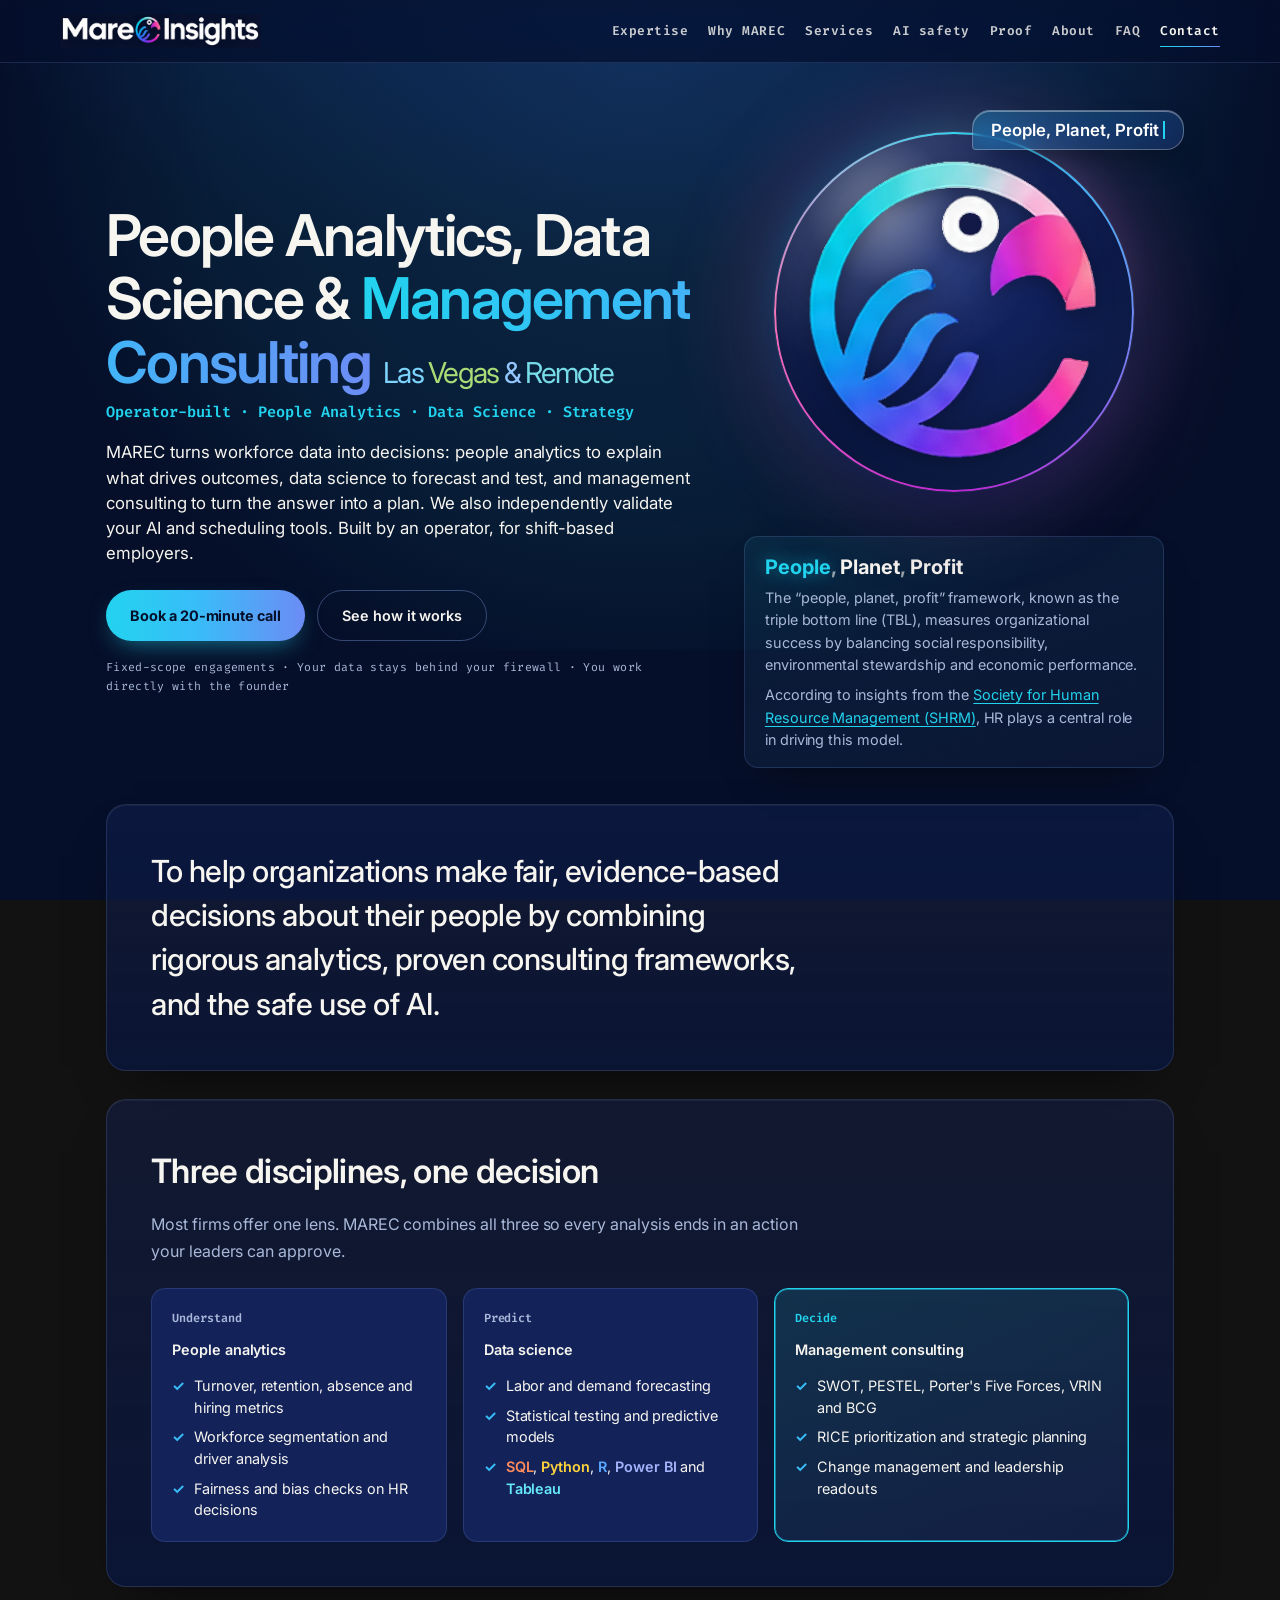
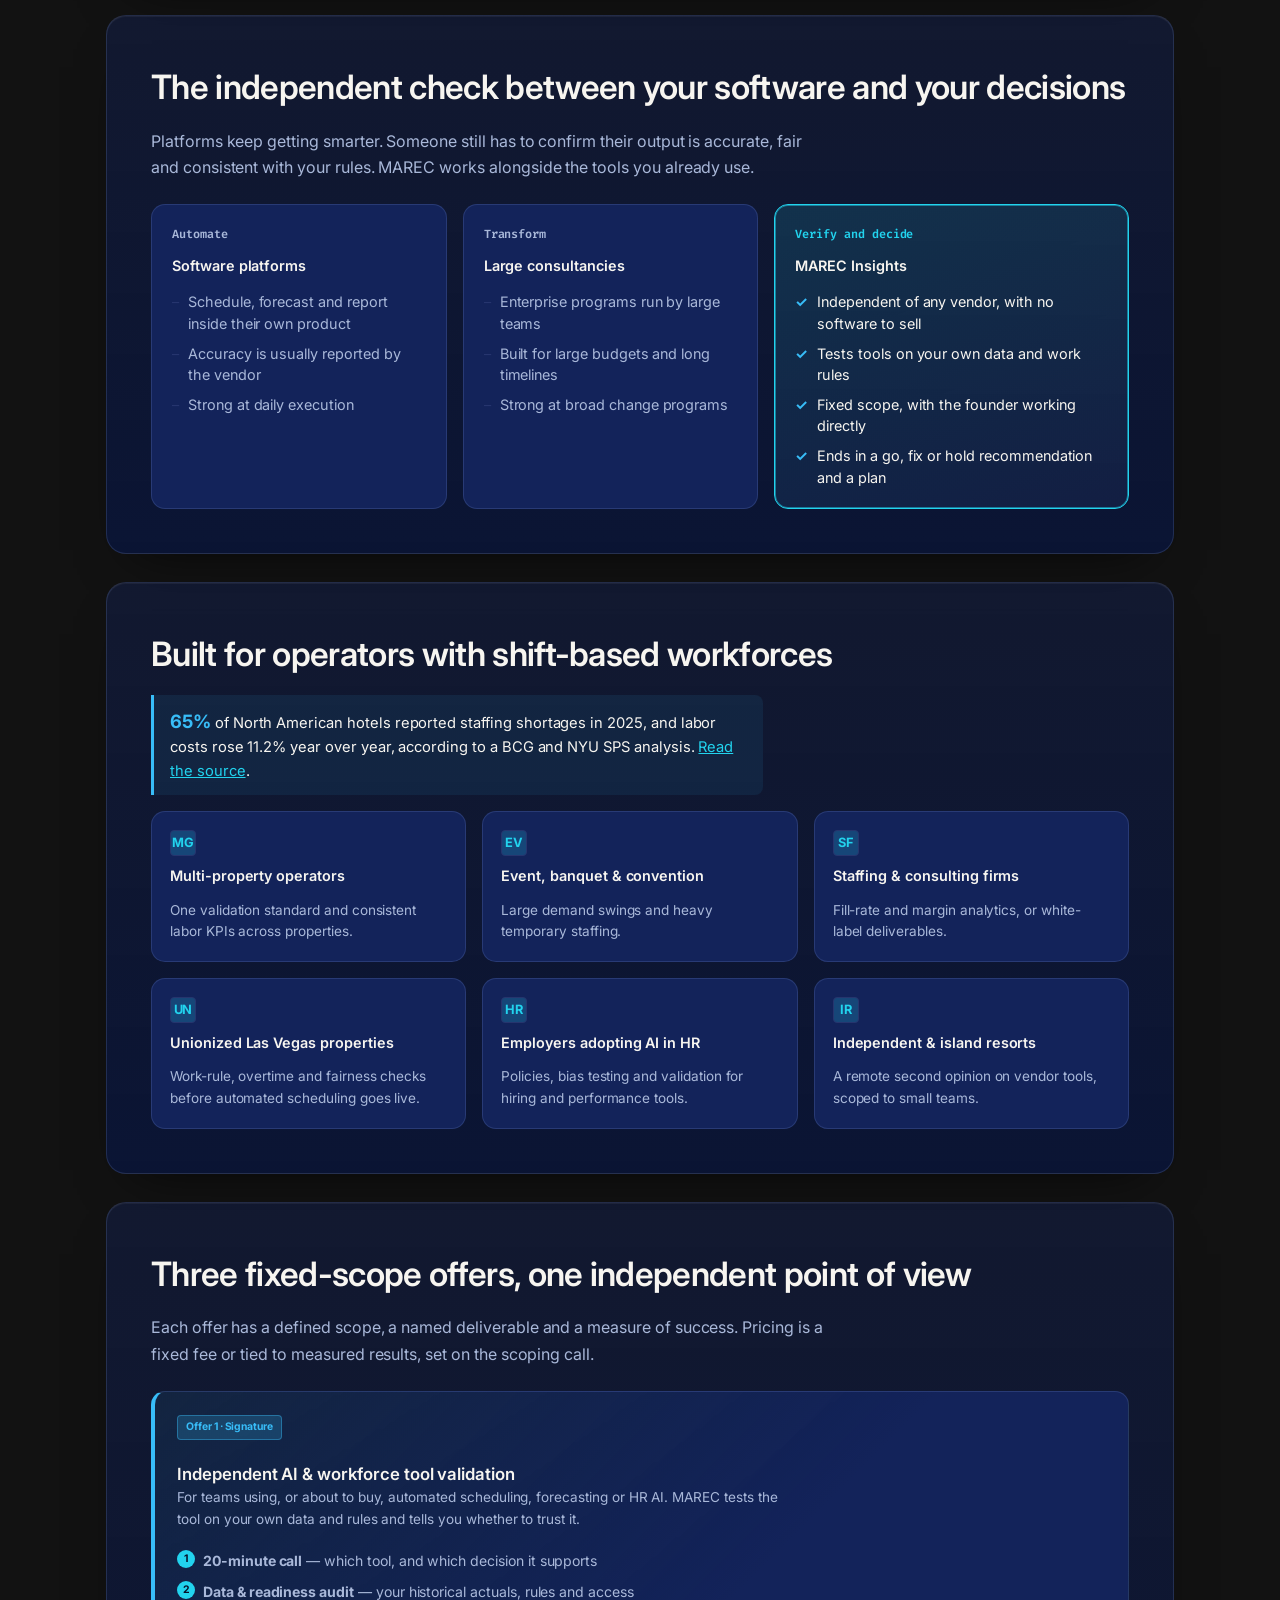
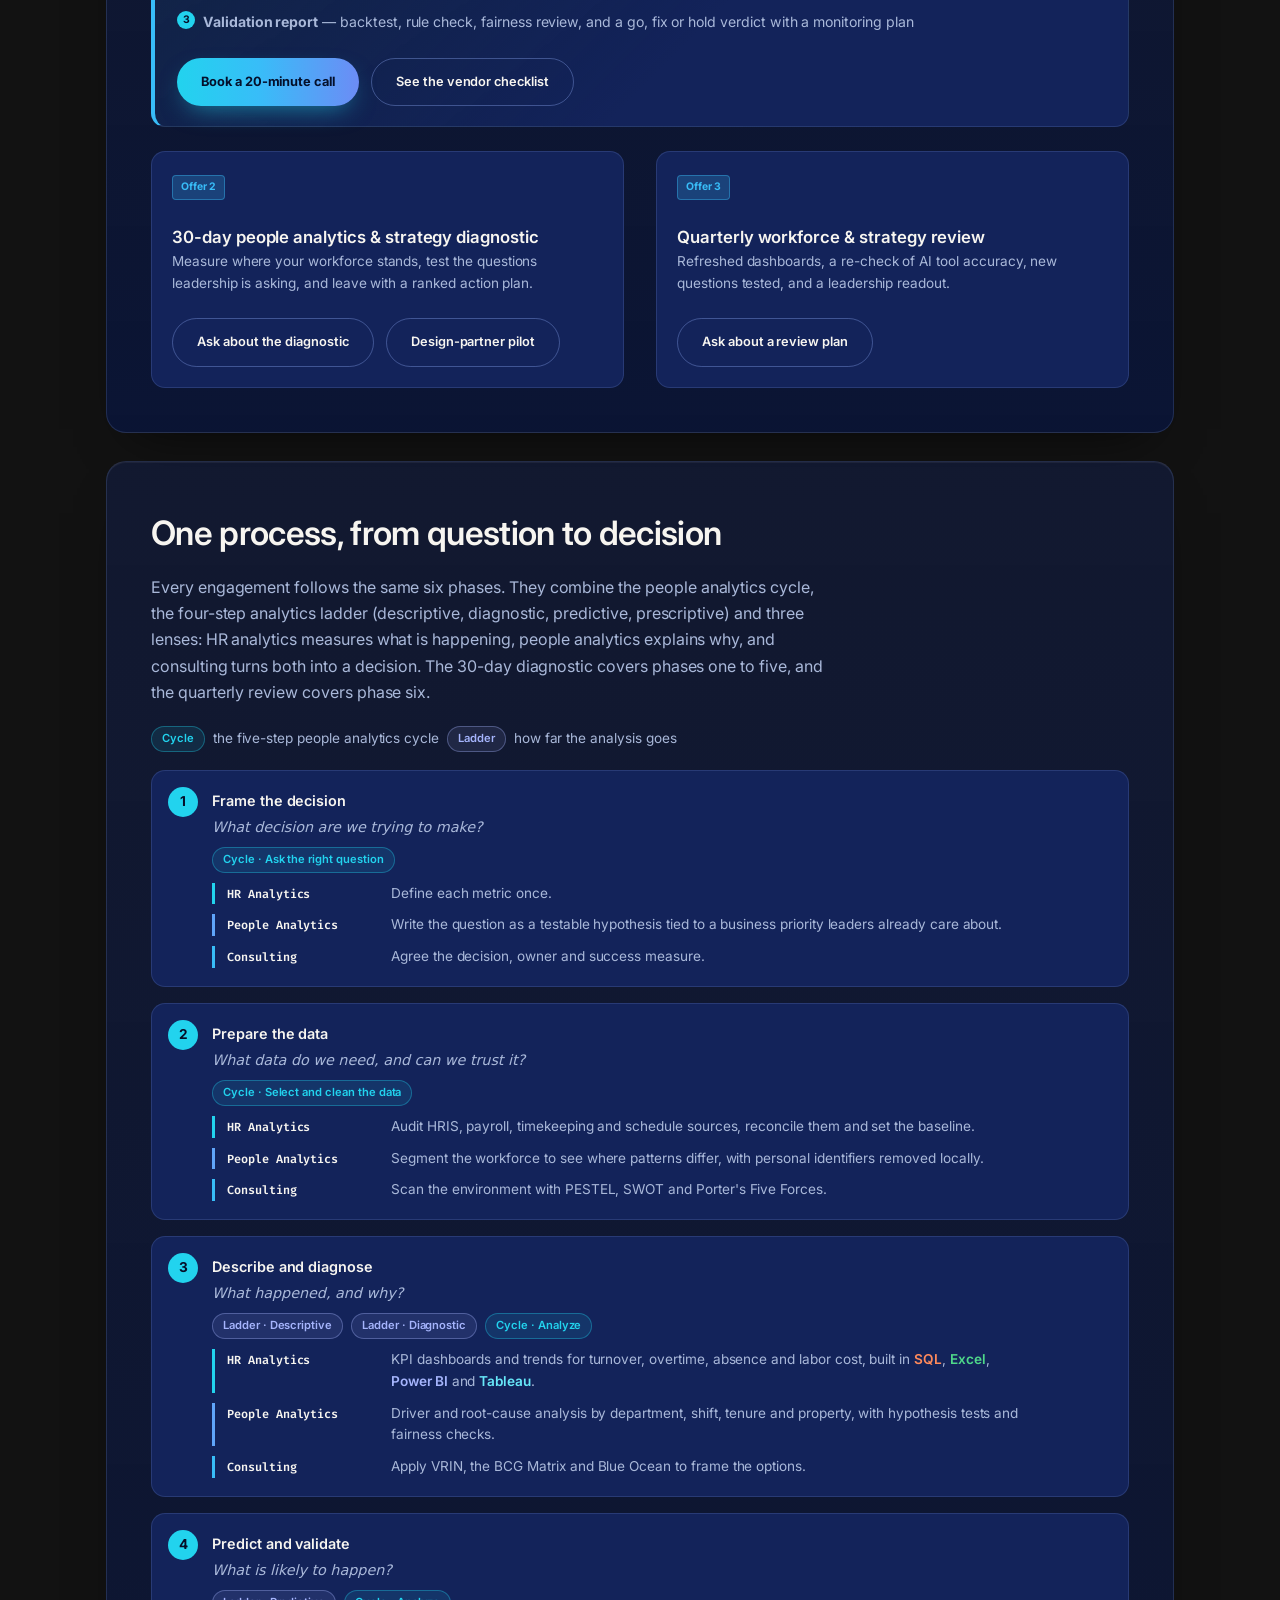
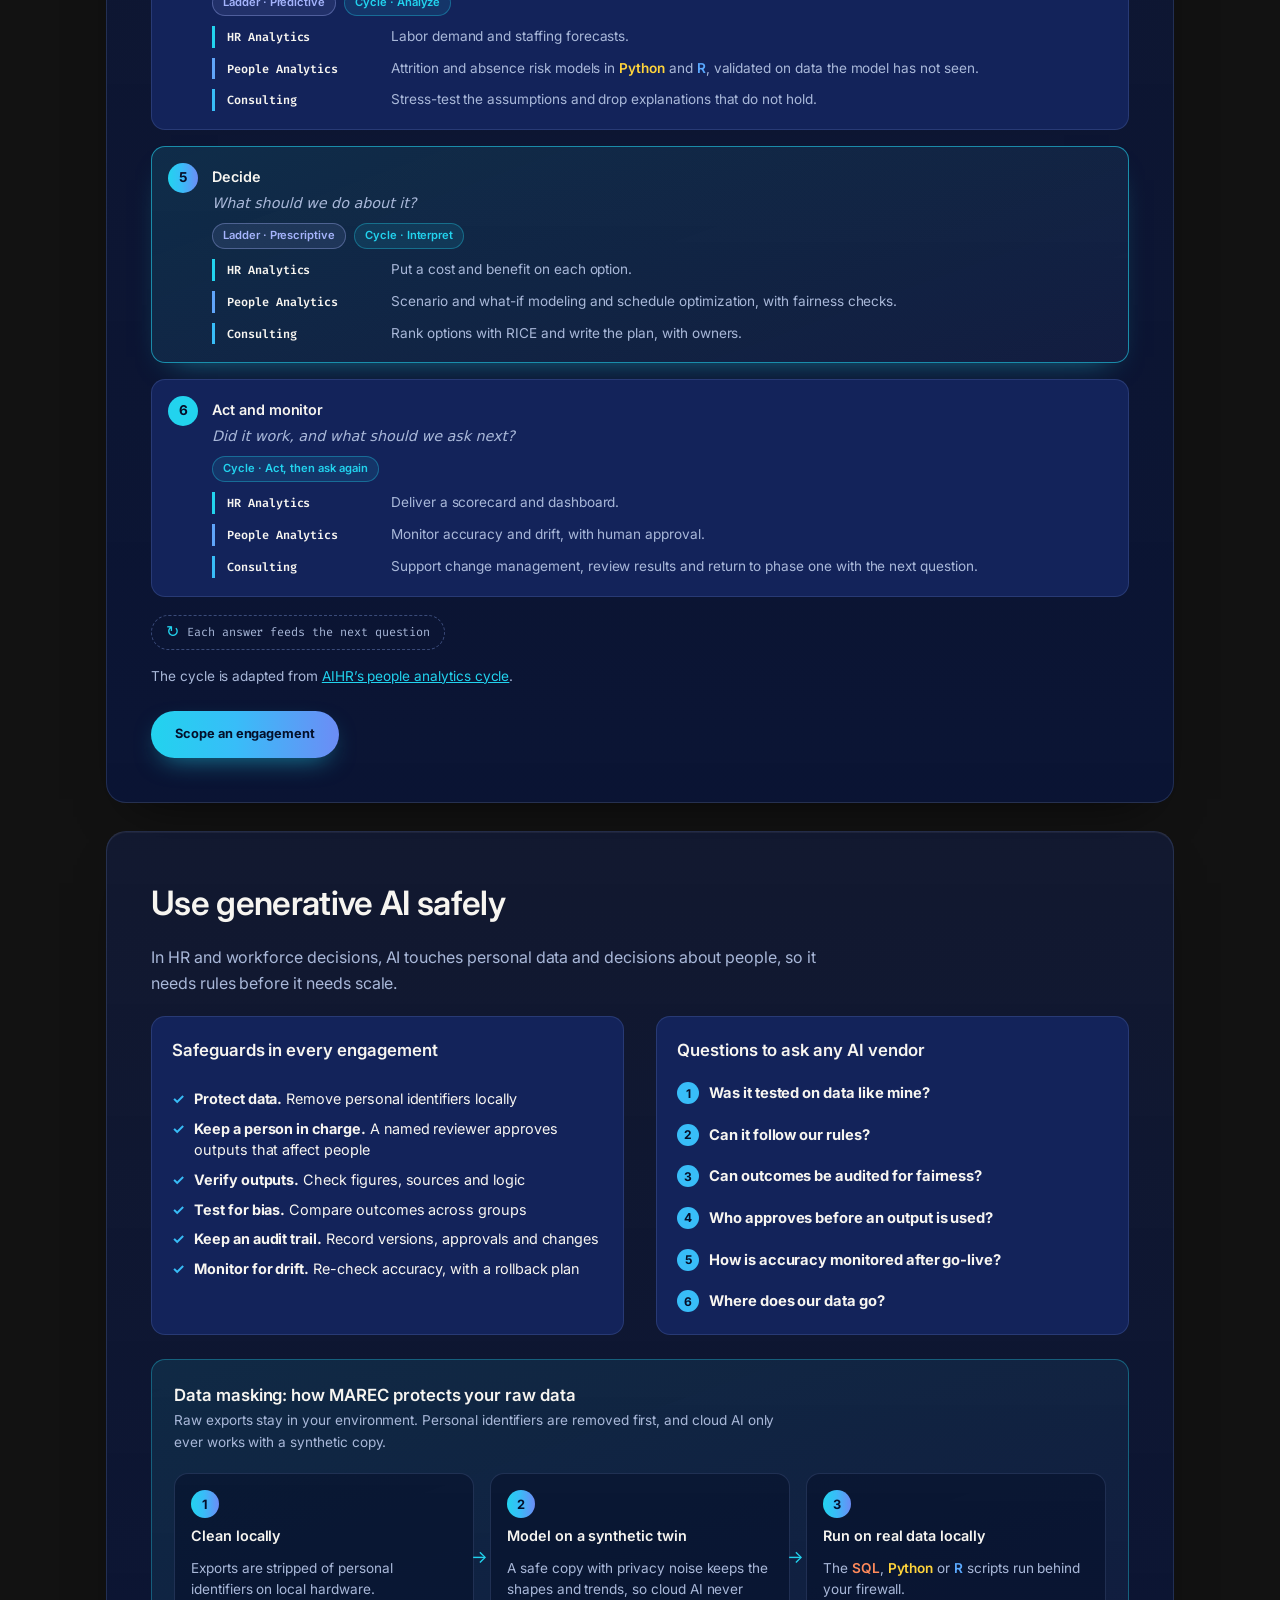
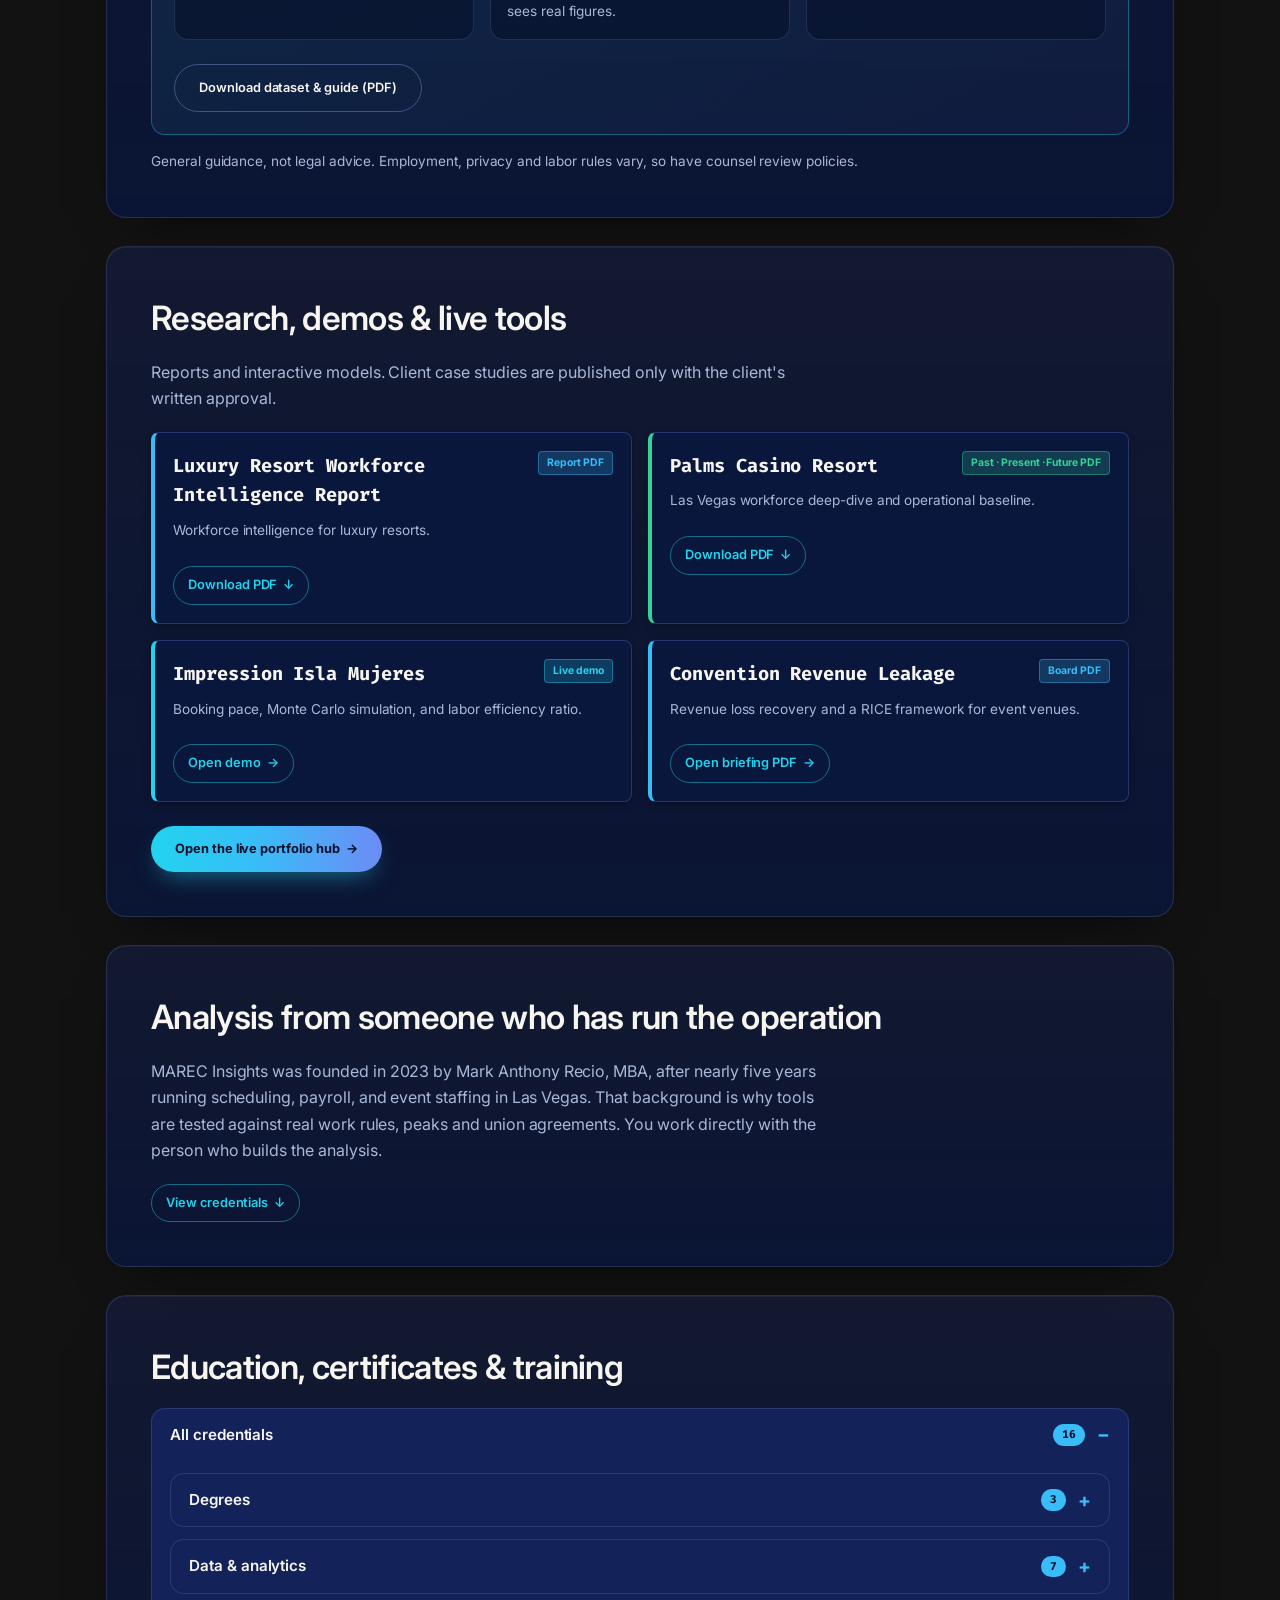
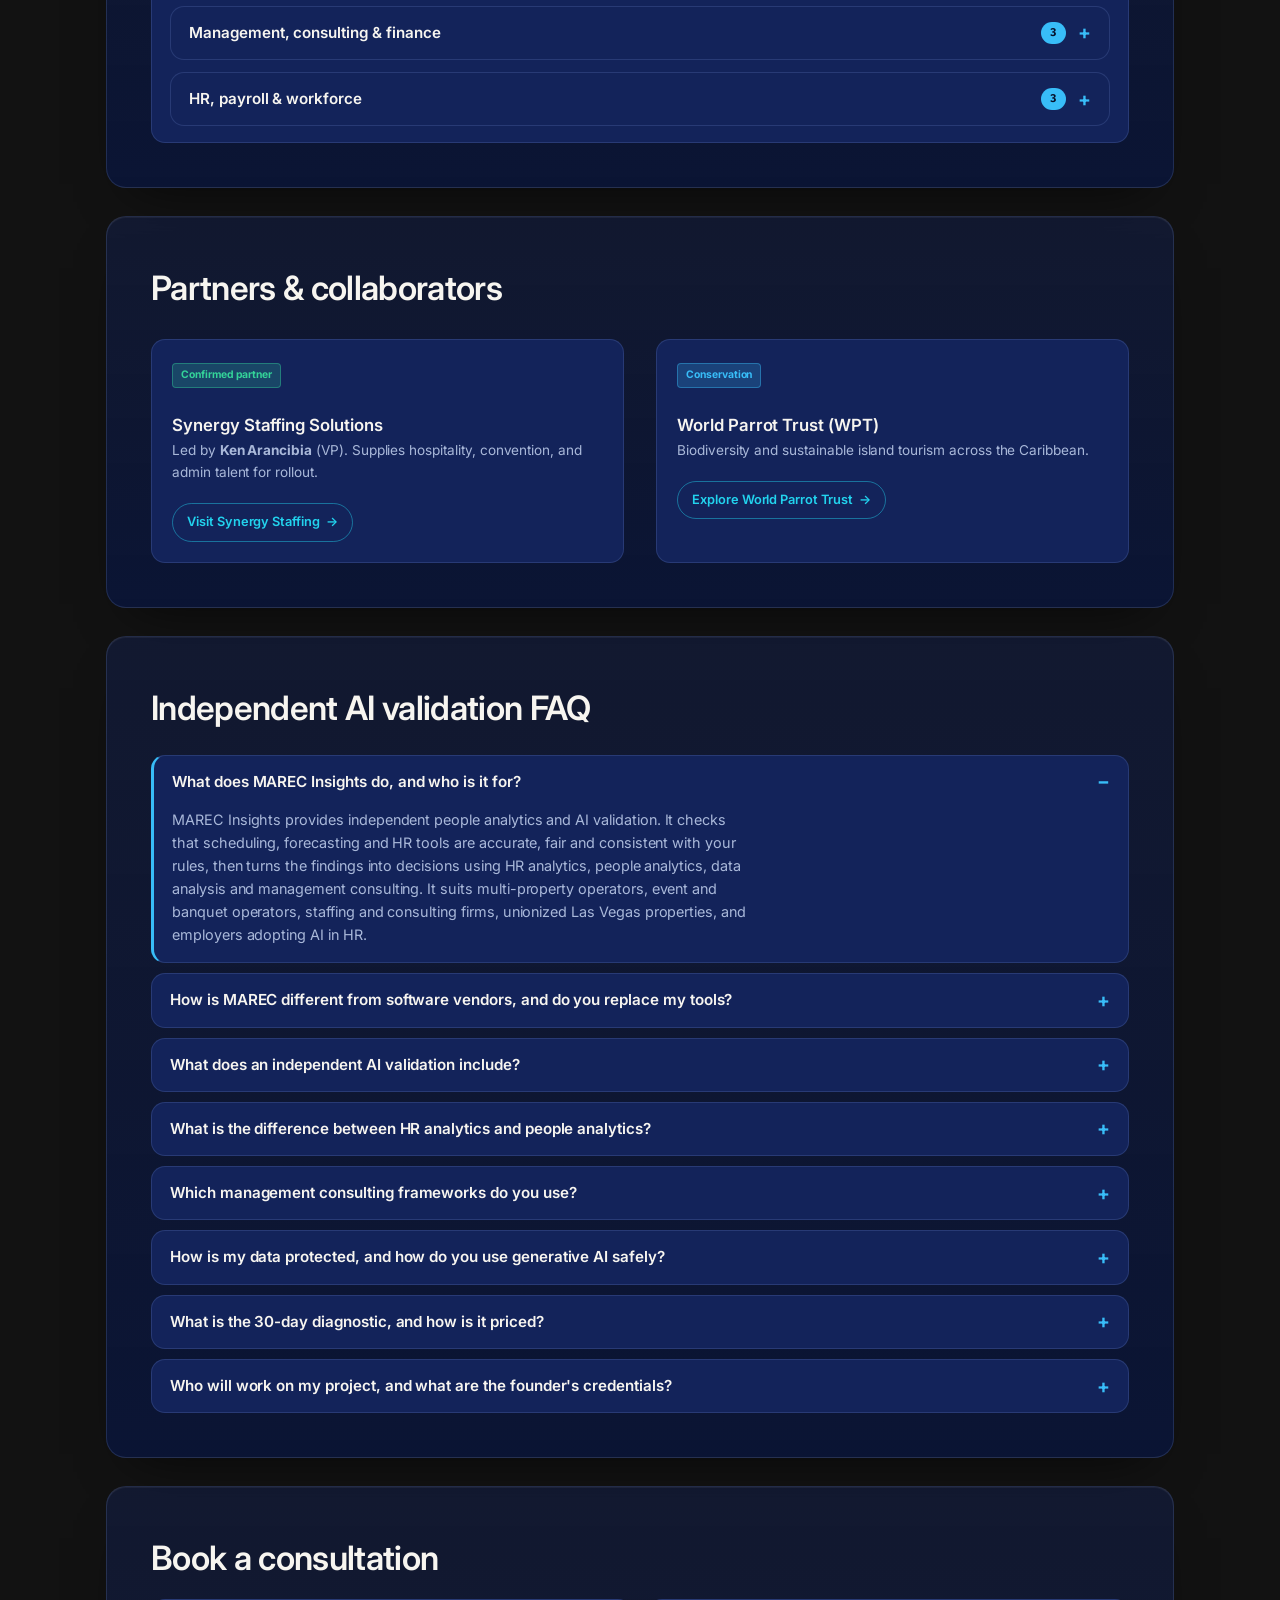
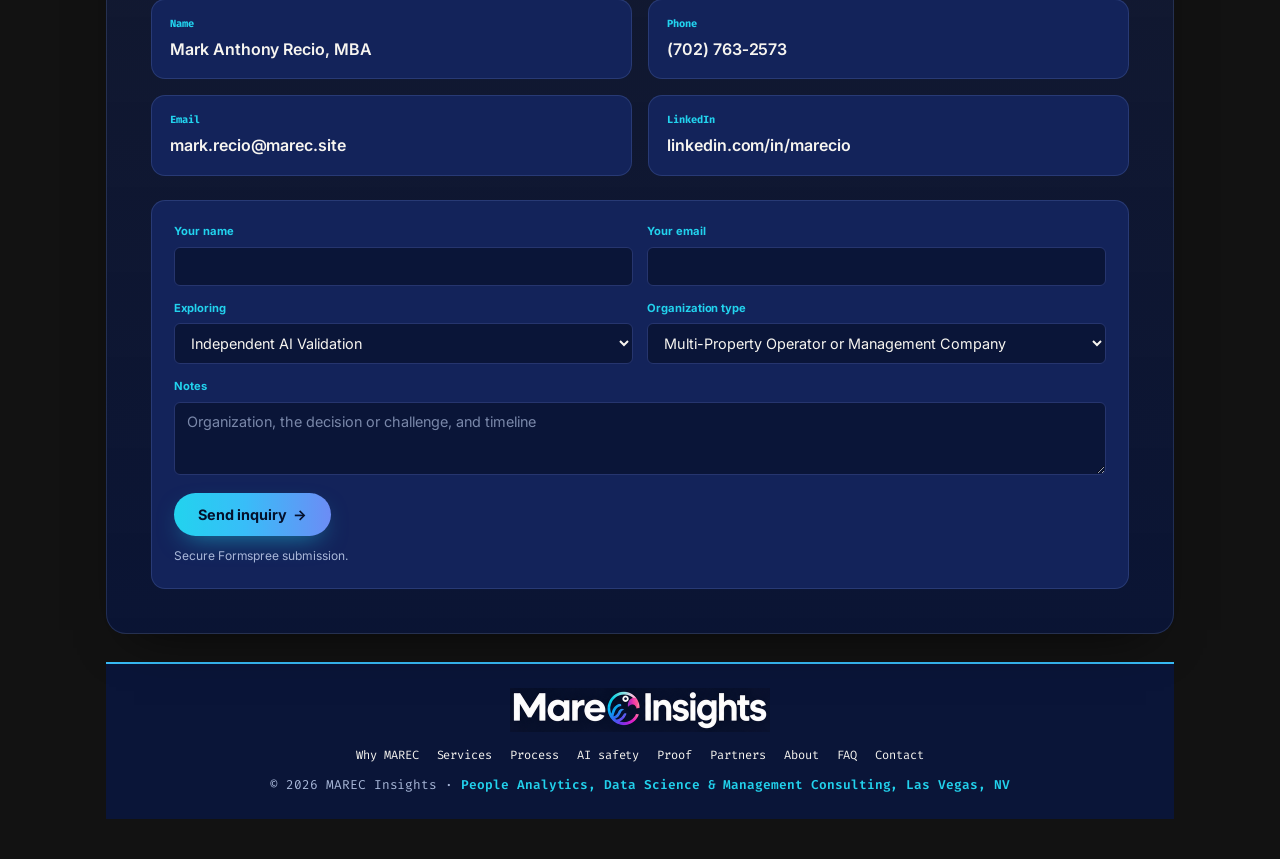
==== commit d4834b5c: "Update section title from 'certifications' to 'certificates' Signed-off-by: Mark Recio  <mark.recio." ====
--- a/index.html
+++ b/index.html
@@ -703,8 +703,7 @@
 
     <!-- CREDENTIALS -->
     <section id="credentials" class="card reveal" aria-labelledby="credTitle">
-      <h2 class="card-title" id="credTitle">Education, certifications &amp; training</h2>
-      <p class="body-muted description-text">Online specializations are non-credit programs offered through Coursera.</p>
+      <h2 class="card-title" id="credTitle">Education, certificates &amp; training</h2>
 
       <details class="more-box cred-acc cred-all" open id="credentials-all"><summary><span>All credentials</span> <span class="cred-count mono">16</span></summary>
       <details class="more-box cred-acc"><summary><span>Degrees</span> <span class="cred-count mono">3</span></summary>
--- a/style.css
+++ b/style.css
@@ -307,8 +307,8 @@
    ========================================================================== */
 .hero-top { display: grid; grid-template-columns: 1fr; gap: 20px; align-items: center; }
 @media (min-width: 900px) { .hero-top { grid-template-columns: minmax(0, 1.15fr) minmax(0, 0.85fr); gap: 32px; } }
-.hero-art { display: flex; justify-content: center; order: -1; position: relative; }
-@media (min-width: 900px) { .hero-art { order: 0; justify-content: flex-end; } }
+.hero-art { display: flex; flex-direction: column; align-items: center; gap: 36px; justify-content: center; order: -1; position: relative; }
+@media (min-width: 900px) { .hero-art { order: 0; } }
 .hero-art::before { content: ""; position: absolute; inset: 8%; border-radius: 50%; background: radial-gradient(circle, rgba(34,211,238,.28), rgba(79,124,240,.18) 45%, rgba(236,72,153,.12) 65%, transparent 72%); filter: blur(28px); }
 .hero-mark { position: relative; width: min(60vw, 320px); height: auto; border-radius: 50%; box-shadow: 0 0 0 1px rgba(255,255,255,.08), 0 30px 70px -20px rgba(79,124,240,.55); animation: mark-float 6s ease-in-out infinite; }
 @keyframes mark-float { 0%, 100% { transform: translateY(0); } 50% { transform: translateY(-8px); } }
@@ -422,13 +422,109 @@
 .stat-line { margin: 12px 0 16px; padding: 12px 16px; border-left: 3px solid var(--lb-gold); background: rgba(56, 189, 248, 0.08); border-radius: 0 8px 8px 0; max-width: 68ch; font-size: 0.92rem; }
 .stat-line strong { color: var(--lb-gold); font-size: 1.15rem; }
 .stat-line a { color: var(--lb-turquoise-glow); }
-/* --- ANALYTICS LADDER --- */
-.ladder-grid { display: grid; grid-template-columns: 1fr; gap: 16px; margin-top: 24px; counter-reset: ladder; }
-@media (min-width: 640px) { .ladder-grid { grid-template-columns: 1fr 1fr; } }
-@media (min-width: 1100px) { .ladder-grid { grid-template-columns: repeat(4, 1fr); } }
-.ladder-grid .compare-card { position: relative; counter-increment: ladder; }
-.ladder-grid .compare-card::after { content: counter(ladder); position: absolute; top: 14px; right: 16px; font-family: var(--font-serif); font-size: 2.2rem; font-weight: 700; line-height: 1; background: var(--brand-gradient); -webkit-background-clip: text; background-clip: text; color: transparent; opacity: 0.55; }
-.ladder-q { font-style: italic; }
-.ladder-flow { display: flex; flex-wrap: wrap; gap: 8px; margin-top: 22px; font-size: 0.74rem; color: var(--lb-text-muted); }
-.ladder-flow span { padding: 6px 12px; border: 1px solid var(--lb-border); border-radius: 999px; background: var(--lb-azure-light); }
-.ladder-flow span:not(:last-child)::after { content: "\2192"; margin-left: 10px; color: var(--lb-turquoise-glow); }
+/* ==========================================================================
+   V6 POLISH — refined surfaces, type and controls
+   ========================================================================== */
+:root { --radius: 14px; --hairline: rgba(148, 178, 255, 0.16); }
+body { background: radial-gradient(1200px 600px at 50% -10%, #0d1d52 0%, var(--lb-bg) 60%); background-attachment: fixed; letter-spacing: -0.003em; }
+.nav-header { background: rgba(6, 15, 41, 0.72); border-bottom: 1px solid var(--hairline); box-shadow: none; backdrop-filter: blur(18px) saturate(1.4); -webkit-backdrop-filter: blur(18px) saturate(1.4); }
+.nav-link { position: relative; padding: 4px 0; opacity: .82; }
+.nav-link::after { content: ""; position: absolute; left: 0; right: 0; bottom: -2px; height: 1.5px; background: var(--brand-gradient); transform: scaleX(0); transform-origin: left; transition: transform .3s ease; }
+.nav-link:hover, .nav-link[aria-current="true"] { opacity: 1; color: var(--lb-text-main); }
+.nav-link:hover::after, .nav-link[aria-current="true"]::after { transform: scaleX(1); }
+@media (max-width: 768px) { .nav-link::after { display: none; } .nav-link { padding: 14px 20px; } .nav-tabs { background: rgba(6, 15, 41, 0.97); border-bottom: 1px solid var(--hairline); } }
+.page-wrap { gap: 28px; padding-top: 104px; }
+.card { border: 1px solid var(--hairline); border-top: 1px solid rgba(255,255,255,.1); border-radius: 20px; background: linear-gradient(180deg, rgba(19, 35, 90, 0.42), rgba(10, 21, 56, 0.9)); box-shadow: 0 1px 0 rgba(255,255,255,.05) inset, 0 24px 50px -28px rgba(0,0,0,.7); }
+.card-title { font-weight: 600; letter-spacing: -0.02em; border-bottom: 0; padding-bottom: 0; margin-bottom: 14px; }
+.description-text { color: var(--lb-text-muted); line-height: 1.65; }
+.compare-card, .dna-card, .cred-card, .segment-card, .approach-phase, .faq-item, .cf, .pilot-box, .inquiry-card, .more-box { border-radius: var(--radius); border-color: var(--hairline); }
+.segment-card { border-top: 1px solid var(--hairline); }
+.compare-card.is-marec { border-width: 1px; background: linear-gradient(160deg, rgba(34,211,238,.14), rgba(108,140,245,.08)); box-shadow: 0 0 0 1px rgba(34,211,238,.5) inset; }
+.mission-card { border-left: 1px solid var(--hairline); }
+.mission-card .mission-statement { font-weight: 500; letter-spacing: -0.015em; line-height: 1.45; margin: 0; max-width: 34ch; font-size: clamp(1.3rem, 2.8vw, 1.9rem); }
+.btn { border-radius: 999px; padding: 13px 24px; }
+.btn-primary { background: var(--brand-gradient); border: 0; color: #04102b; font-weight: 700; box-shadow: 0 10px 26px -10px rgba(34,211,238,.6); }
+.btn-primary:hover { background: var(--brand-gradient); filter: brightness(1.08); box-shadow: 0 14px 32px -10px rgba(34,211,238,.75); }
+.btn-ghost { border-color: rgba(148,178,255,.35); color: var(--lb-text-main); }
+.btn-ghost:hover { background: rgba(255,255,255,.08); color: #fff; }
+.btn-outline { border-radius: 999px; border-color: rgba(34,211,238,.45); }
+.hero { padding: 28px 0 8px; }
+.hero-title { letter-spacing: -0.03em; font-weight: 600; }
+.cred-featured { box-shadow: 0 0 0 1px var(--cred-accent) inset, 0 10px 30px -18px var(--cred-accent); }
+
+/* ==========================================================================
+   HERO: MAGNETIC GLASS MEDALLION + SPEAKING PARROT
+   ========================================================================== */
+@property --rim { syntax: "<angle>"; inherits: false; initial-value: 0deg; }
+.hero-art::before { display: none; }
+.glass-stage { position: relative; width: min(64vw, 360px); aspect-ratio: 1; perspective: 900px; animation: stage-float 7s ease-in-out 1.6s infinite; }
+.glass-stage::before { content: ""; position: absolute; inset: -14%; border-radius: 50%; background: radial-gradient(circle, rgba(34,211,238,.28), rgba(108,140,245,.2) 40%, rgba(236,72,153,.14) 62%, transparent 72%); filter: blur(34px); animation: fade-in 1.6s ease both; }
+@keyframes stage-float { 50% { transform: translateY(-9px); } }
+@keyframes fade-in { from { opacity: 0; } }
+.glass-lens { position: absolute; inset: 0; border-radius: 50%; transform-style: preserve-3d; transform: translate3d(var(--tx, 0px), var(--ty, 0px), 0) rotateX(var(--rx, 0deg)) rotateY(var(--ry, 0deg)); will-change: transform; box-shadow: 0 40px 80px -30px rgba(10, 21, 56, .9), 0 0 0 1px rgba(255,255,255,.06); }
+.glass-lens > span, .glass-lens > img { position: absolute; border-radius: 50%; pointer-events: none; }
+.glass-back { inset: 0; background: radial-gradient(circle at 50% 36%, #16296f 0%, #0b1845 60%, #060e2b 100%); animation: fade-in 1s ease both; }
+.glass-ghost { inset: -2%; background-size: contain; background-repeat: no-repeat; filter: blur(22px) saturate(1.4); opacity: .22; transform: translate3d(calc(var(--tx, 0px) * -1.4), calc(var(--ty, 0px) * -1.4), -40px) scale(1.02); animation: ghost-in 1.8s .2s ease both; }
+.glass-logo { inset: 6%; width: 88%; height: 88%; object-fit: contain; border-radius: 0 !important; transform: translate3d(calc(var(--tx, 0px) * .6), calc(var(--ty, 0px) * .6), 30px); animation: logo-in 1.5s .1s cubic-bezier(.2, .8, .2, 1) both; filter: drop-shadow(0 4px 10px rgba(0,0,0,.28)); }
+@keyframes logo-in { from { opacity: 0; filter: blur(22px) saturate(2.2); scale: 1.14; } 60% { opacity: 1; } }
+@keyframes ghost-in { from { opacity: 0; } }
+.glass-frost { inset: 0; background: linear-gradient(145deg, rgba(255,255,255,.10), rgba(255,255,255,.02) 38%, transparent 56%, rgba(120,200,255,.06)); box-shadow: inset 0 2px 1px rgba(255,255,255,.3), inset 0 0 0 1px rgba(255,255,255,.07); }
+/* Noise texture removed: it was the source of the grainy smudge. */
+.glass-frost::after { content: none; }
+.glass-rim { inset: 0; padding: 2px; background: conic-gradient(from var(--rim), #22D3EE, #6C8CF5, #C026D3, #F472B6, #22D3EE); -webkit-mask: linear-gradient(#000 0 0) content-box, linear-gradient(#000 0 0); -webkit-mask-composite: xor; mask: linear-gradient(#000 0 0) content-box exclude, linear-gradient(#000 0 0); animation: rim-spin 16s linear infinite, fade-in 1.2s ease both; box-shadow: 0 0 40px -6px rgba(108,140,245,.55); }
+@keyframes rim-spin { to { --rim: 360deg; } }
+.glass-glare { inset: 0; background: radial-gradient(circle at var(--gx, 30%) var(--gy, 22%), rgba(255,255,255,.55), rgba(255,255,255,.12) 20%, transparent 44%); mix-blend-mode: screen; opacity: .75; }
+.glass-sheen { inset: 0; overflow: hidden; background: linear-gradient(115deg, transparent 38%, rgba(255,255,255,.6) 50%, transparent 62%) 160% 0 / 260% 100% no-repeat; animation: sheen 1.8s 1.1s ease-out both; }
+@keyframes sheen { to { background-position: -60% 0; } }
+.parrot-say { position: absolute; right: -14%; top: -6%; z-index: 3; display: inline-flex; align-items: center; gap: 2px; width: max-content; max-width: 92vw; min-height: 40px; padding: 10px 18px; font: 600 1.05rem/1.1 var(--font-serif); white-space: nowrap; color: #fff; cursor: pointer; border: 1px solid rgba(255,255,255,.28); border-radius: 18px 18px 18px 4px; background: linear-gradient(145deg, rgba(34,211,238,.22), rgba(108,140,245,.16)); backdrop-filter: blur(10px) saturate(1.5); -webkit-backdrop-filter: blur(10px) saturate(1.5); box-shadow: 0 12px 30px -12px rgba(0,0,0,.6), inset 0 1px 0 rgba(255,255,255,.35); animation: bubble-in .5s 1.3s cubic-bezier(.2, 1.4, .4, 1) both; transform-origin: 8% 100%; }
+@keyframes bubble-in { from { opacity: 0; transform: scale(.4) translate(-14px, 14px); } }
+.parrot-say:hover { border-color: rgba(34,211,238,.8); }
+.say-caret { width: 2px; height: 1.1em; margin-left: 2px; background: var(--lb-turquoise-glow); animation: caret 1s steps(2) infinite; }
+@keyframes caret { 50% { opacity: 0; } }
+@media (max-width: 899px) { .parrot-say { left: 0; right: 0; margin-inline: auto; top: -12%; } }
+@media (prefers-reduced-motion: reduce) { .glass-stage, .glass-rim, .glass-sheen, .say-caret { animation: none; } .glass-lens { transform: none; } }
+
+
+/* ==========================================================================
+   UNIFIED PROCESS
+   ========================================================================== */
+.approach-list { position: relative; }
+.approach-phase { transition: border-color .35s ease, background .35s ease, box-shadow .35s ease; }
+.approach-phase.is-active { border-color: rgba(34,211,238,.6); background: linear-gradient(160deg, rgba(34,211,238,.12), rgba(108,140,245,.07)); box-shadow: 0 14px 30px -20px rgba(34,211,238,.6); }
+.approach-phase.is-active::before { background: var(--brand-gradient); }
+.phase-q { font-style: italic; color: var(--lb-text-muted); font-size: .9rem; margin-bottom: 8px; }
+.phase-tags, .phase-legend { display: flex; flex-wrap: wrap; align-items: center; gap: 6px 8px; }
+.phase-legend { margin: 4px 0 18px; color: var(--lb-text-muted); }
+.phase-tag { padding: 3px 10px; border-radius: 999px; font-size: .7rem; font-weight: 600; border: 1px solid var(--hairline); white-space: nowrap; }
+.tag-c { color: var(--lb-turquoise-glow); background: rgba(34,211,238,.1); border-color: rgba(34,211,238,.35); }
+.tag-l { color: #A5B4FC; background: rgba(165,180,252,.1); border-color: rgba(165,180,252,.35); }
+.cycle-loop { display: inline-flex; align-items: center; gap: 8px; margin-top: 18px; padding: 7px 14px; border: 1px dashed rgba(148,178,255,.35); border-radius: 999px; font-size: .74rem; color: var(--lb-text-muted); }
+.cycle-loop span { color: var(--lb-turquoise-glow); font-size: 1rem; line-height: 1; }
+.card .offer-note a { color: var(--lb-turquoise-glow); }
+@media (prefers-reduced-motion: reduce) { .approach-phase { transition: none; } }
+
+
+/* ==========================================================================
+   DATA MASKING FEATURE
+   ========================================================================== */
+.mask-box { padding: 22px; border: 1px solid rgba(34,211,238,.35); border-radius: var(--radius); background: linear-gradient(160deg, rgba(34,211,238,.1), rgba(108,140,245,.06)); }
+.mask-flow { list-style: none; display: grid; grid-template-columns: 1fr; gap: 12px; }
+@media (min-width: 860px) { .mask-flow { grid-template-columns: repeat(3, 1fr); gap: 16px; } .mask-step:not(:last-child)::after { content: "\2192"; position: absolute; right: -15px; top: 50%; transform: translateY(-50%); z-index: 1; color: var(--lb-turquoise-glow); font-size: 1.1rem; } }
+.mask-step { position: relative; display: flex; flex-direction: column; gap: 6px; padding: 16px; border: 1px solid var(--hairline); border-radius: var(--radius); background: rgba(6,15,41,.55); }
+.mask-num { display: inline-flex; align-items: center; justify-content: center; width: 28px; height: 28px; border-radius: 50%; background: var(--brand-gradient); color: #04102b; font: 700 .8rem var(--font-serif); }
+
+/* ==========================================================================
+   PEOPLE, PLANET, PROFIT (triple bottom line) CARD
+   ========================================================================== */
+.tbl-card { width: min(100%, 420px); margin-top: 8px; padding: 18px 20px 16px; border-radius: var(--radius, 14px); border: 1px solid var(--hairline, rgba(148,178,255,.16)); background: linear-gradient(160deg, rgba(34,211,238,.08), rgba(108,140,245,.06)); box-shadow: 0 18px 40px -24px rgba(0,0,0,.7); }
+.tbl-title { margin: 0 0 8px; font: 700 1.25rem/1.2 var(--font-serif); color: var(--lb-text-main); }
+.tbl-word { transition: color .3s ease, text-shadow .3s ease; color: var(--lb-text-main); }
+.tbl-sep { opacity: .6; }
+.tbl-word.is-lit.tbl-people { color: #22D3EE; text-shadow: 0 0 18px rgba(34,211,238,.55); }
+.tbl-word.is-lit.tbl-planet { color: #4ADE80; text-shadow: 0 0 18px rgba(74,222,128,.5); }
+.tbl-word.is-lit.tbl-profit { color: #F472B6; text-shadow: 0 0 18px rgba(244,114,182,.5); }
+.tbl-text { margin: 0 0 8px; font-size: .9rem; line-height: 1.55; color: var(--lb-text-muted); }
+.tbl-text:last-child { margin-bottom: 0; }
+.tbl-text a { color: var(--lb-turquoise-glow); text-decoration: underline; text-underline-offset: 3px; }
+.tbl-text a:hover, .tbl-text a:focus-visible { color: #fff; }
+@media (prefers-reduced-motion: reduce) { .tbl-word { transition: none; } }
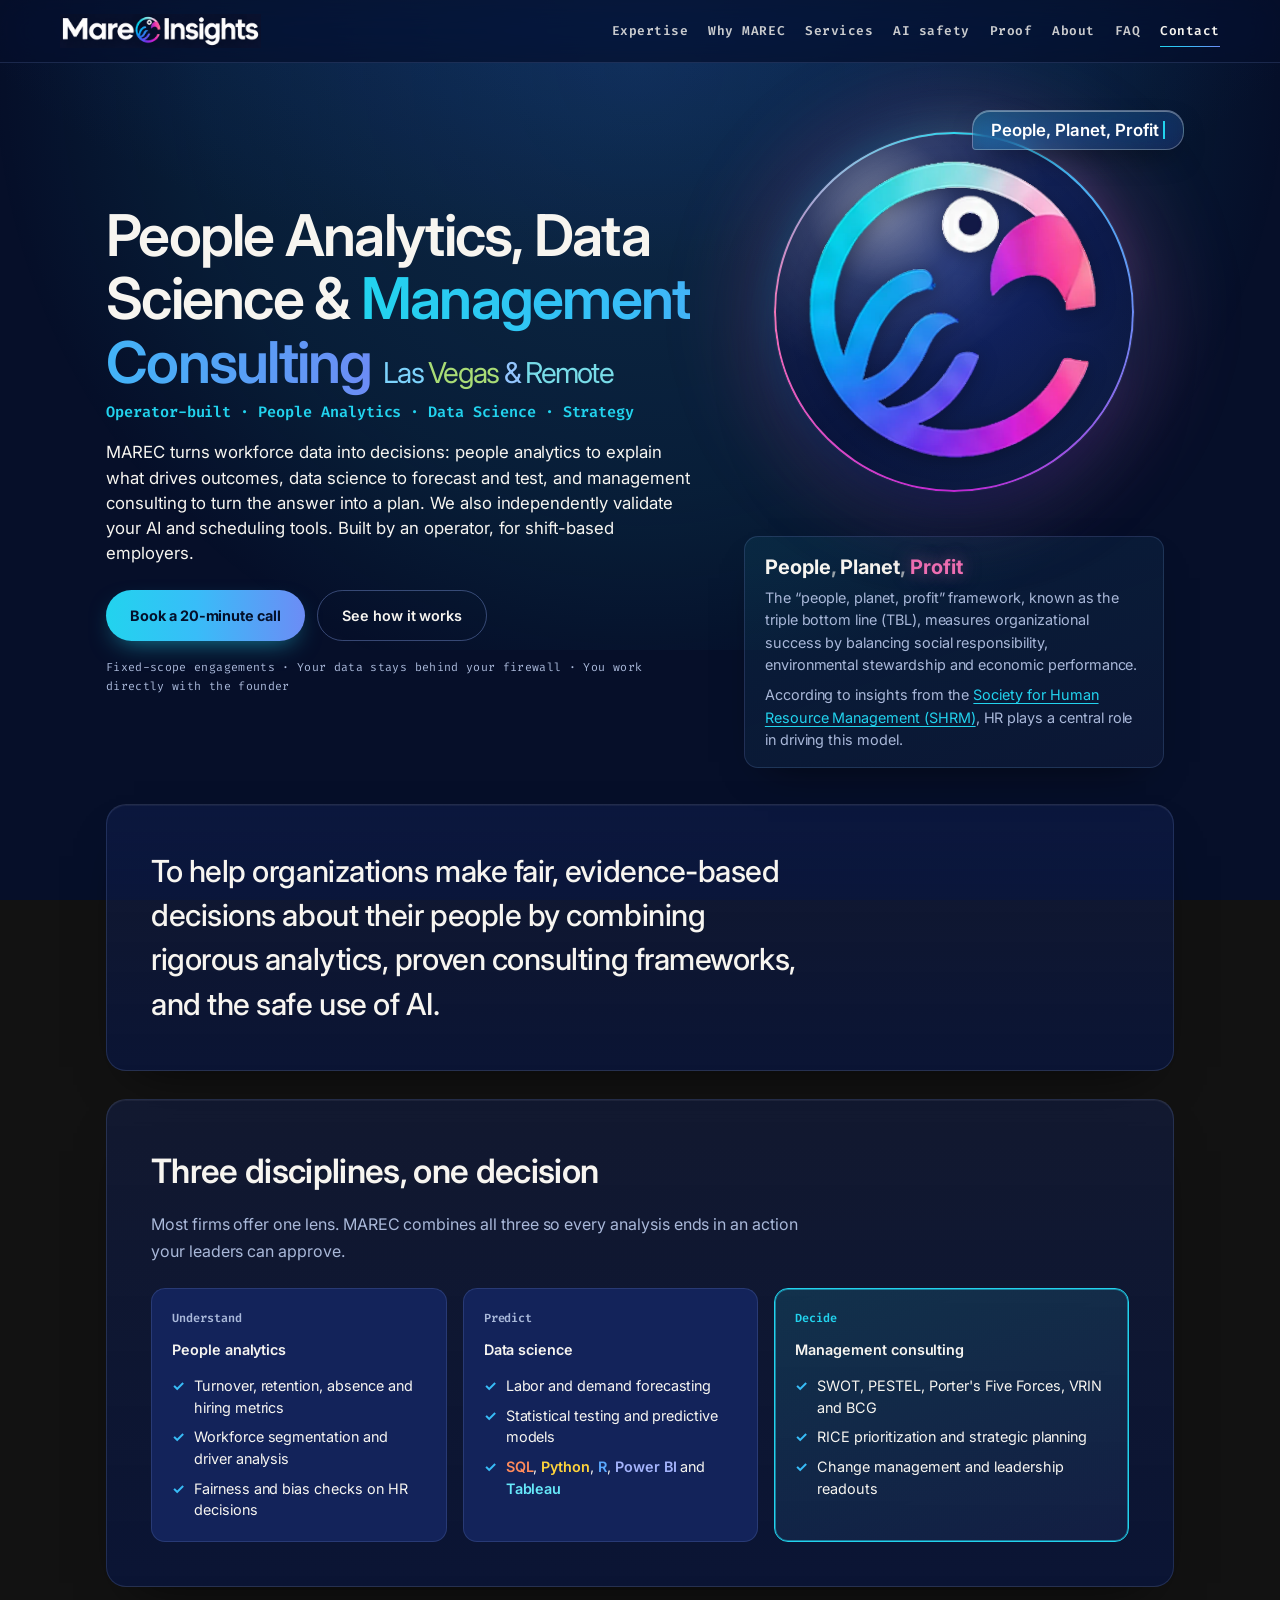
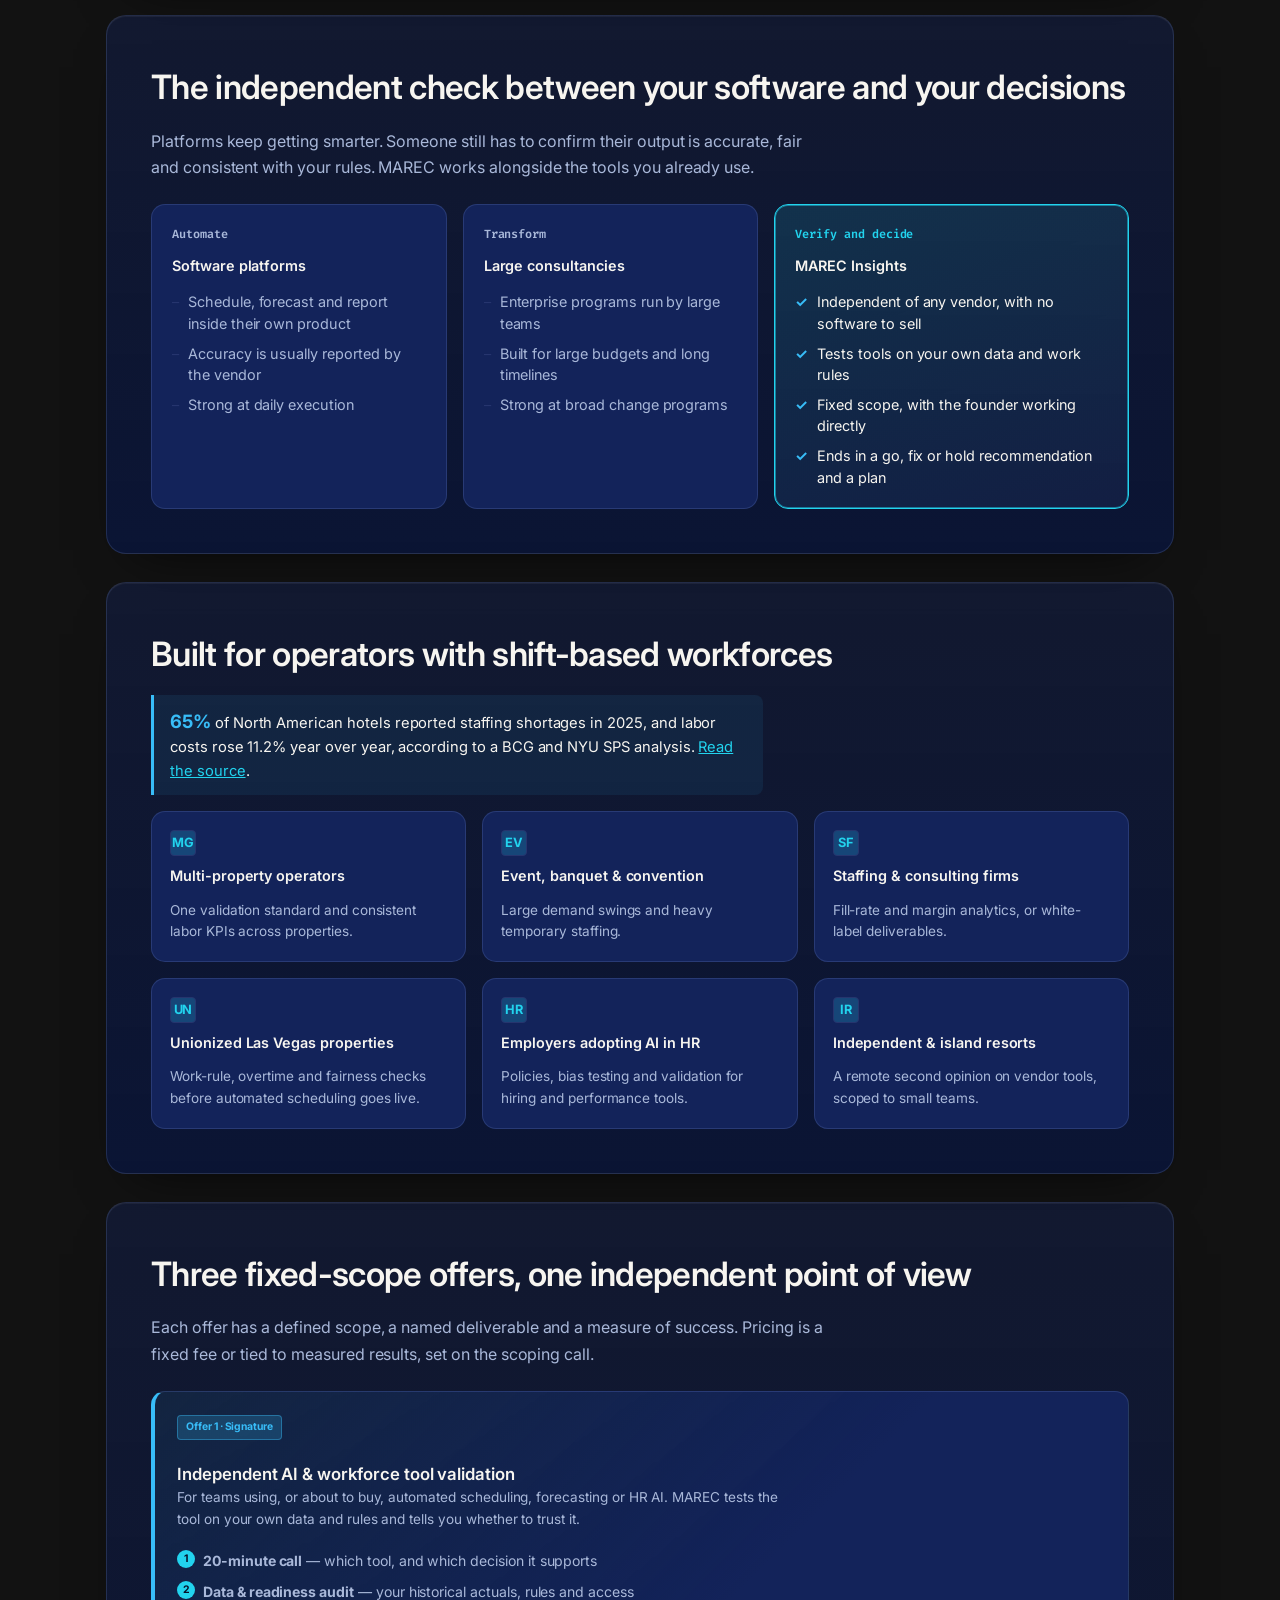
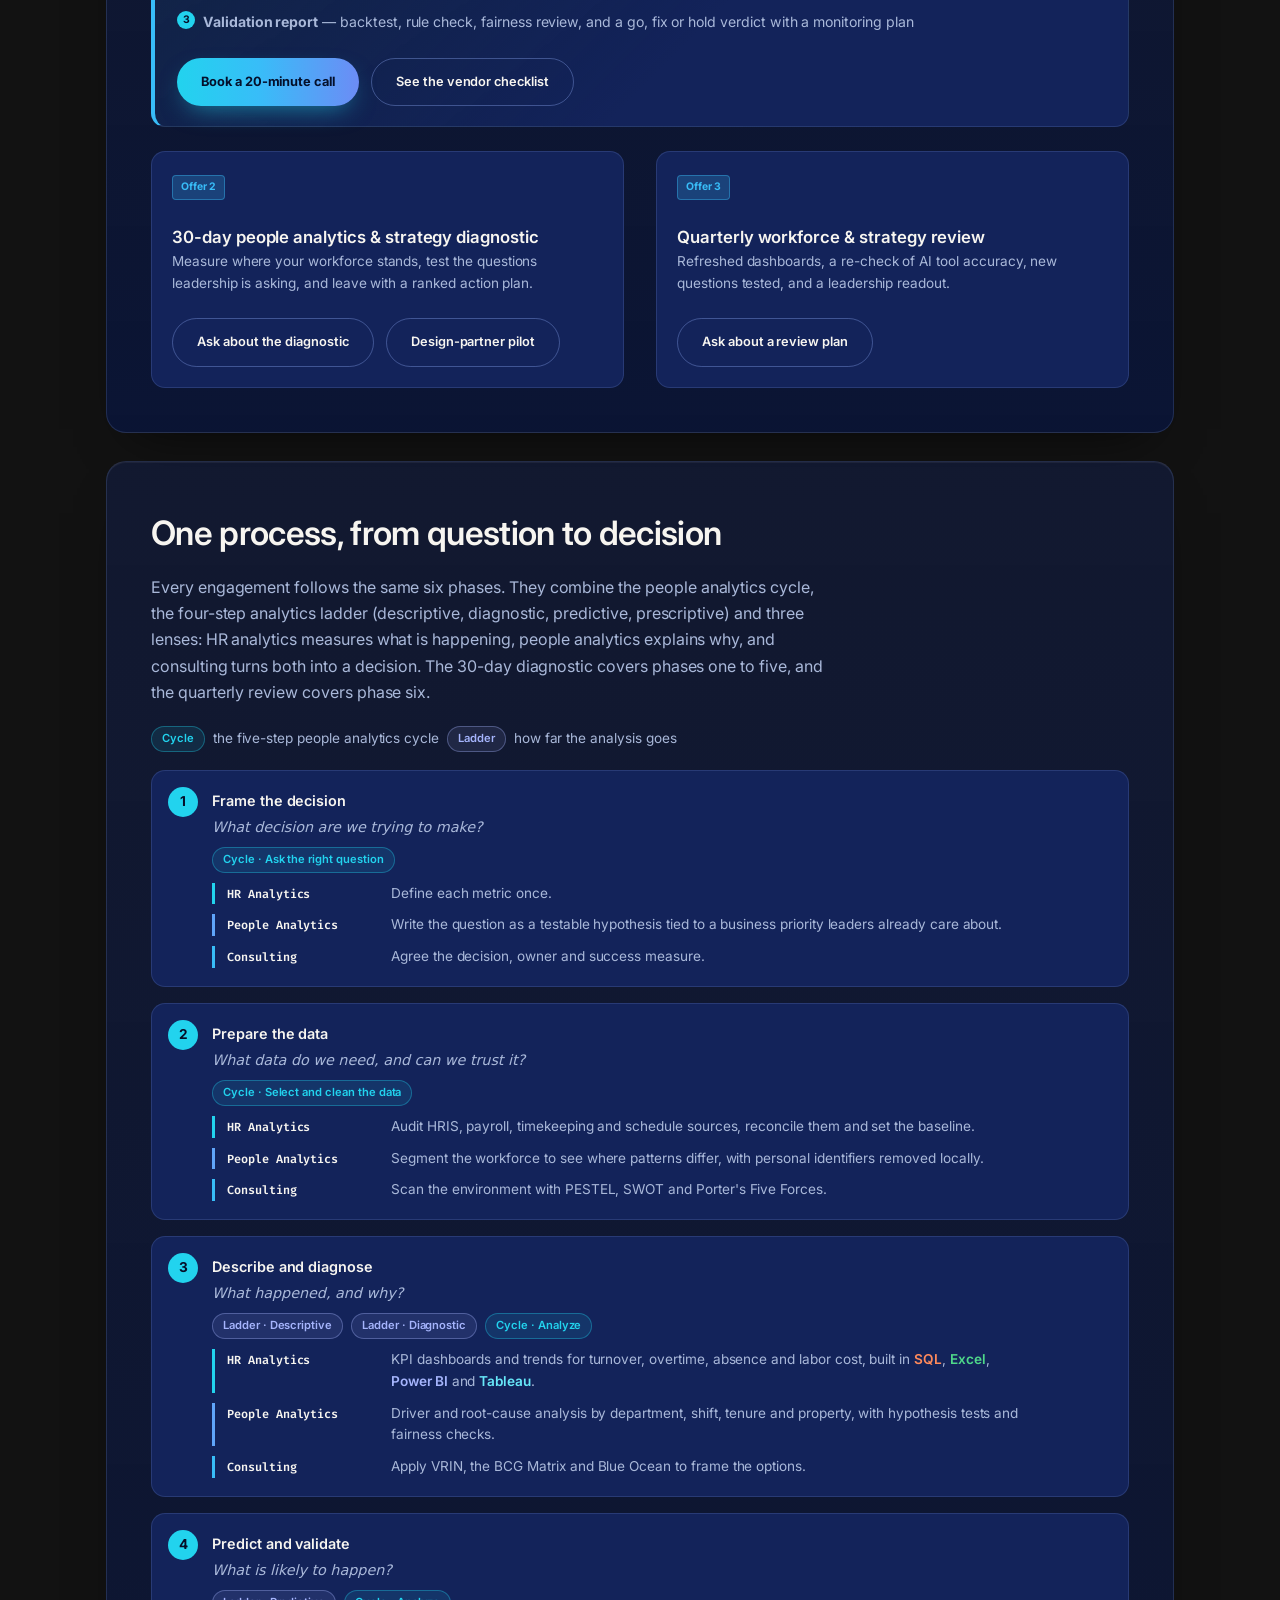
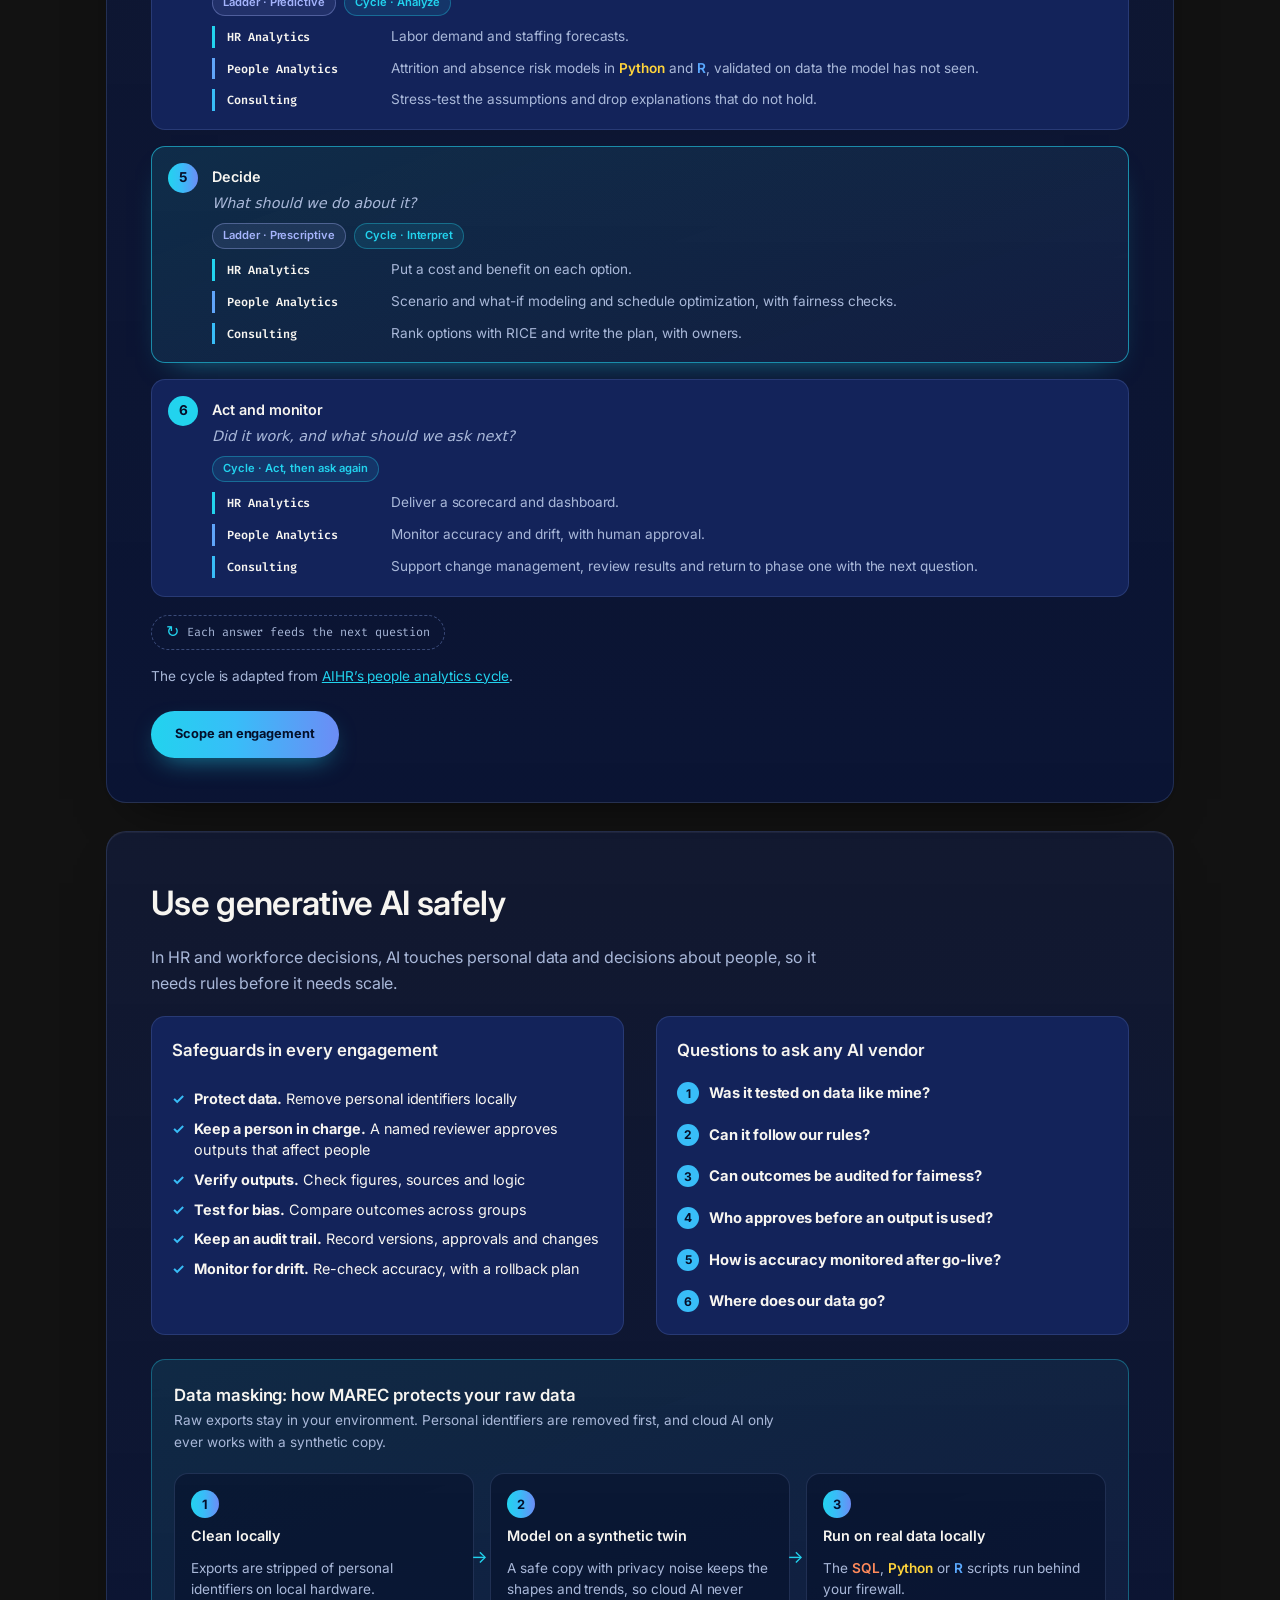
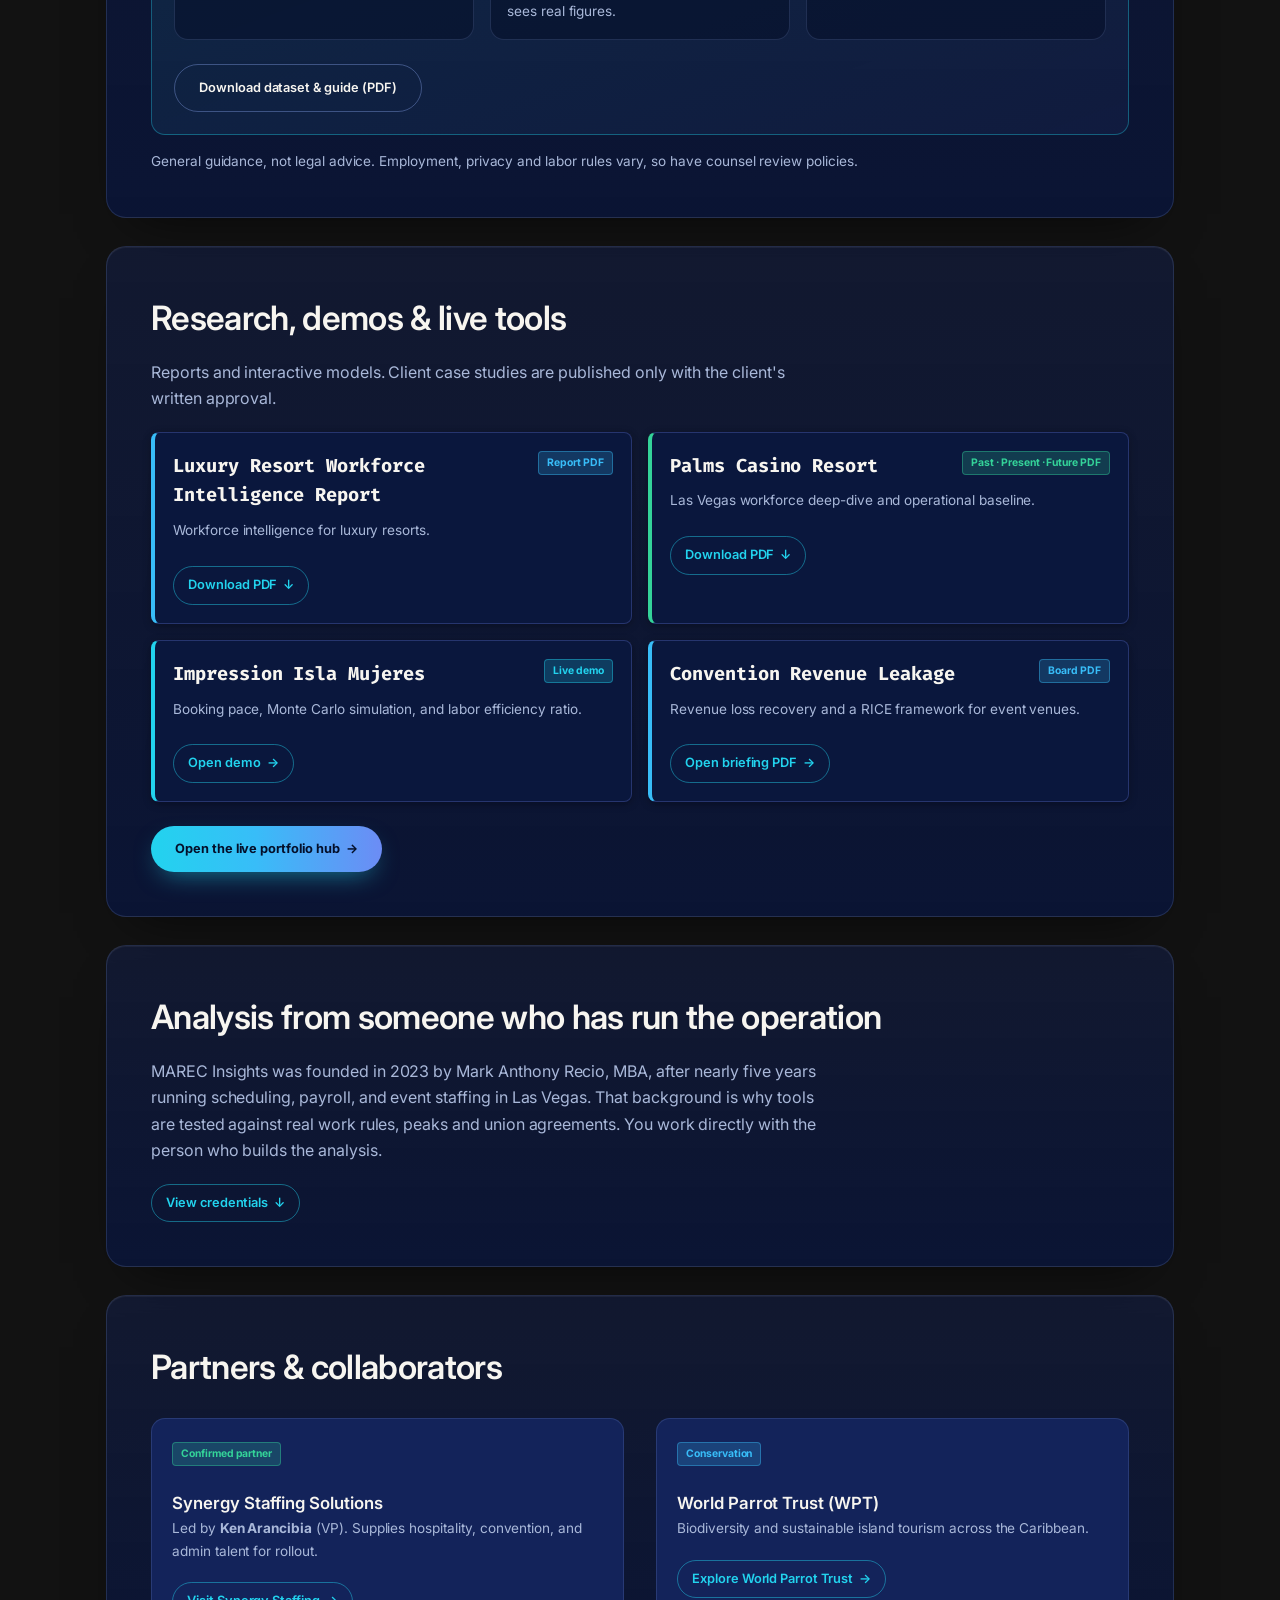
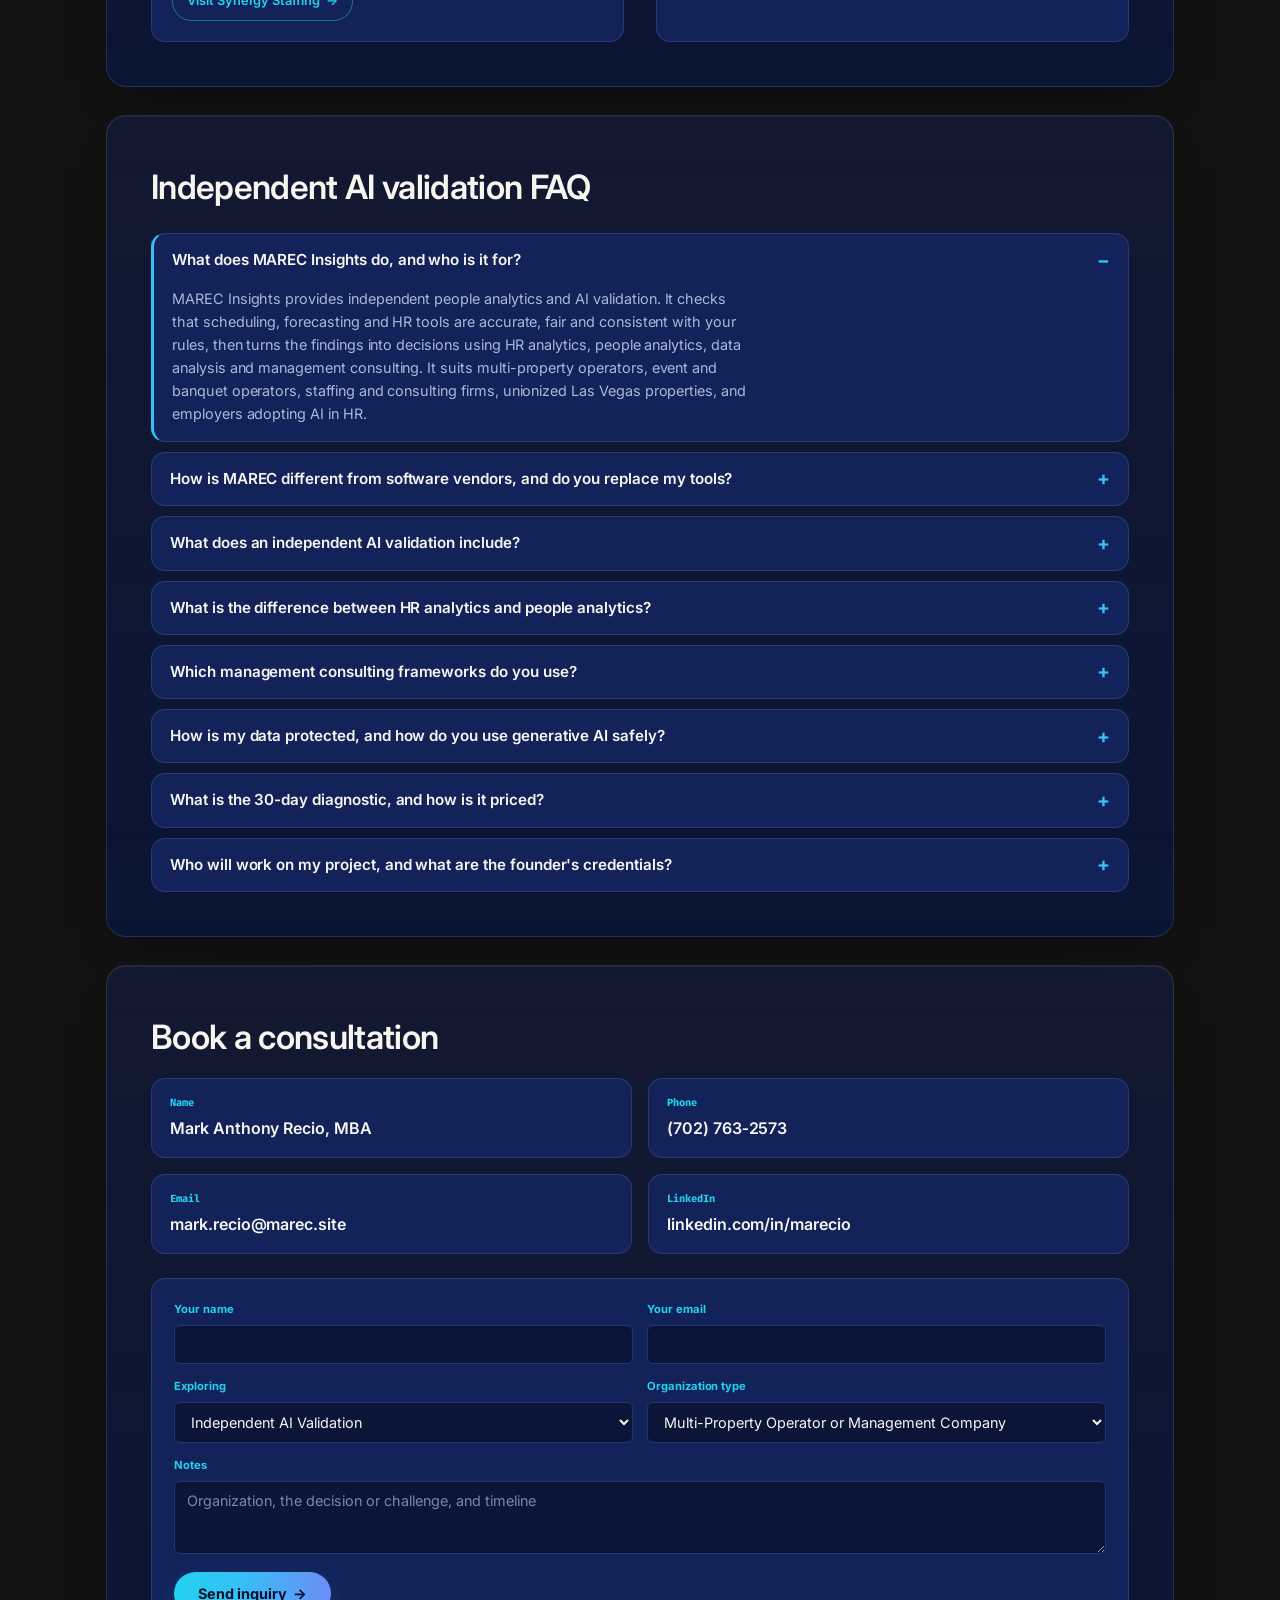
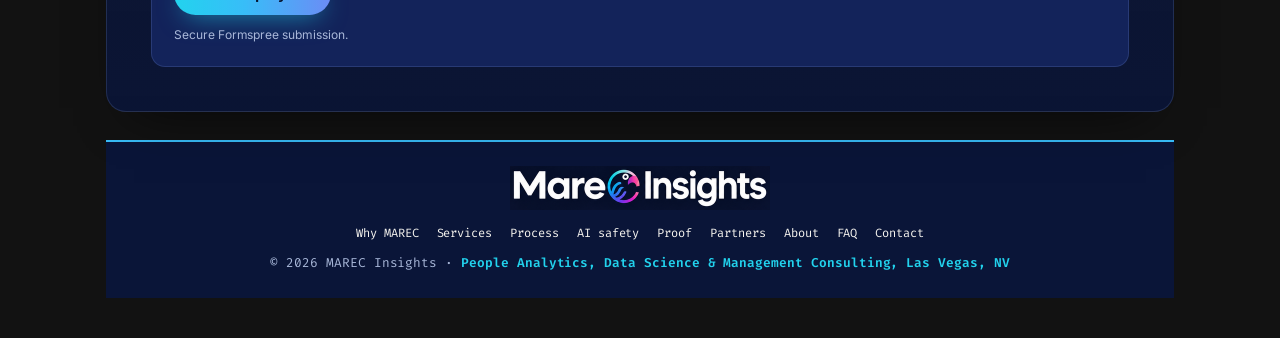
==== commit 8a31c650: "Update index.html Signed-off-by: Mark Recio  <mark.recio.pro@gmail.com>" ====
--- a/index.html
+++ b/index.html
@@ -701,117 +701,6 @@
       <a href="#credentials-all" class="btn-outline sm-btn">View credentials <span aria-hidden="true">&darr;</span></a>
     </section>
 
-    <!-- CREDENTIALS -->
-    <section id="credentials" class="card reveal" aria-labelledby="credTitle">
-      <h2 class="card-title" id="credTitle">Education, certificates &amp; training</h2>
-
-      <details class="more-box cred-acc cred-all" open id="credentials-all"><summary><span>All credentials</span> <span class="cred-count mono">16</span></summary>
-      <details class="more-box cred-acc"><summary><span>Degrees</span> <span class="cred-count mono">3</span></summary>
-        <div class="cred-grid">
-          <article class="cred-card is-degree">
-            <p class="cred-issuer mono">Keller Graduate School of Management</p>
-            <h3 class="cred-name">MBA</h3>
-          </article>
-          <article class="cred-card is-degree">
-            <p class="cred-issuer mono">University of Denver</p>
-            <h3 class="cred-name">Graduate Certificate, Strategic Innovation &amp; Change</h3>
-          </article>
-          <article class="cred-card is-degree">
-            <p class="cred-issuer mono">DeVry University</p>
-            <h3 class="cred-name">B.S., Technical Management</h3>
-          </article>
-        </div>
-      </details>
-
-      <details class="more-box cred-acc"><summary><span>Data &amp; analytics</span> <span class="cred-count mono">7</span></summary>
-        <div class="cred-grid">
-          <article class="cred-card is-data">
-            <p class="cred-issuer mono">Microsoft</p>
-            <h3 class="cred-name"><span class="kw kw-powerbi">Power BI</span> Data Analyst Associate</h3>
-            <p class="cred-meta mono">Professional certification</p>
-          </article>
-          <article class="cred-card is-data">
-            <p class="cred-issuer mono">Tableau</p>
-            <h3 class="cred-name"><span class="kw kw-tableau">Tableau</span> Business Intelligence Analyst</h3>
-            <p class="cred-meta mono">Professional certification</p>
-          </article>
-          <article class="cred-card is-data">
-            <p class="cred-issuer mono">Google</p>
-            <h3 class="cred-name">Data Analytics</h3>
-            <p class="cred-meta mono">Professional certificate</p>
-          </article>
-          <article class="cred-card is-data cred-featured">
-            <p class="cred-issuer mono">Microsoft, via Coursera</p>
-            <h3 class="cred-name">People Analytics</h3>
-            <p class="cred-meta mono">Course certificate &middot; Nov 4, 2026</p>
-            <p class="cred-detail">Workforce and HR analytics: gap analysis, attrition, and turning people data into decisions.</p>
-            <a class="cred-link mono" href="https://coursera.org/verify/VB5WCRY1OTPS" target="_blank" rel="noopener noreferrer" aria-label="Verify the Microsoft People Analytics certificate on Coursera (opens in a new tab)">Verify certificate <span aria-hidden="true">&nearr;</span></a>
-          </article>
-          <article class="cred-card is-data">
-            <p class="cred-issuer mono">IBM</p>
-            <h3 class="cred-name">Data Science Professional Certificate</h3>
-            <p class="cred-meta mono">Professional certificate</p>
-          </article>
-          <article class="cred-card is-data">
-            <p class="cred-issuer mono">University of Illinois Urbana-Champaign, Gies College of Business</p>
-            <h3 class="cred-name">Business Analytics Specialization</h3>
-            <p class="cred-meta mono">6 courses</p>
-            <p class="cred-detail">Includes Introduction to Business Analytics with <span class="kw kw-r">R</span> and Machine Learning Algorithms with <span class="kw kw-r">R</span>, plus data analytics in marketing and accounting.</p>
-          </article>
-          <article class="cred-card is-data">
-            <p class="cred-issuer mono">University of Illinois Urbana-Champaign</p>
-            <h3 class="cred-name">Applying Data Analytics in Finance</h3>
-            <p class="cred-meta mono">Course certificate</p>
-          </article>
-        </div>
-      </details>
-
-      <details class="more-box cred-acc"><summary><span>Management, consulting &amp; finance</span> <span class="cred-count mono">3</span></summary>
-        <div class="cred-grid">
-          <article class="cred-card is-mgmt cred-featured">
-            <p class="cred-issuer mono">IBM &amp; SkillUp, via Coursera</p>
-            <h3 class="cred-name">IBM Management Consultant</h3>
-            <p class="cred-meta mono">Professional certificate &middot; 8 courses &middot; Nov 5, 2026</p>
-            <p class="cred-detail">Management consulting, business analysis, strategy, financial modeling, dashboards, and generative AI for business.</p>
-            <a class="cred-link mono" href="https://www.coursera.org/account/accomplishments/professional-cert/2EGGWHX2B1DY" target="_blank" rel="noopener noreferrer" aria-label="Verify the IBM Management Consultant certificate on Coursera (opens in a new tab)">Verify certificate <span aria-hidden="true">&nearr;</span></a>
-          </article>
-          <article class="cred-card is-mgmt">
-            <p class="cred-issuer mono">Emory University, Goizueta Business School</p>
-            <h3 class="cred-name">Management Consulting Specialization</h3>
-            <p class="cred-meta mono">5 courses</p>
-            <p class="cred-detail">Consulting approach to problem solving, tools and tips, client engagement, and presentations and storytelling.</p>
-          </article>
-          <article class="cred-card is-mgmt">
-            <p class="cred-issuer mono">University of Illinois Urbana-Champaign, Gies College of Business</p>
-            <h3 class="cred-name">Financial Analysis: Skills for Success Specialization</h3>
-            <p class="cred-meta mono">3 courses</p>
-            <p class="cred-detail">Financial statements, analysis of organizations, and financial analysis of scenarios and decisions.</p>
-          </article>
-        </div>
-      </details>
-
-      <details class="more-box cred-acc"><summary><span>HR, payroll &amp; workforce</span> <span class="cred-count mono">3</span></summary>
-        <div class="cred-grid">
-          <article class="cred-card is-hr">
-            <p class="cred-issuer mono">HRCI</p>
-            <h3 class="cred-name">Human Resources Associate</h3>
-            <p class="cred-meta mono">Professional certification</p>
-          </article>
-          <article class="cred-card is-hr">
-            <p class="cred-issuer mono">Professional certification</p>
-            <h3 class="cred-name">Nevada HR &amp; Payroll Certification</h3>
-          </article>
-          <article class="cred-card is-hr">
-            <p class="cred-issuer mono">U.S. Senator Catherine Cortez Masto</p>
-            <h3 class="cred-name">Certificate of Commendation</h3>
-            <p class="cred-meta mono">Recognition</p>
-            <p class="cred-detail">Awarded for completing the Vegas PBS Workforce and Economic Development program.</p>
-          </article>
-        </div>
-      </details>
-      </details>
-    </section>
-
     <!-- PARTNERS -->
     <section id="partners" class="card reveal">
       <h2 class="card-title">Partners &amp; collaborators</h2>
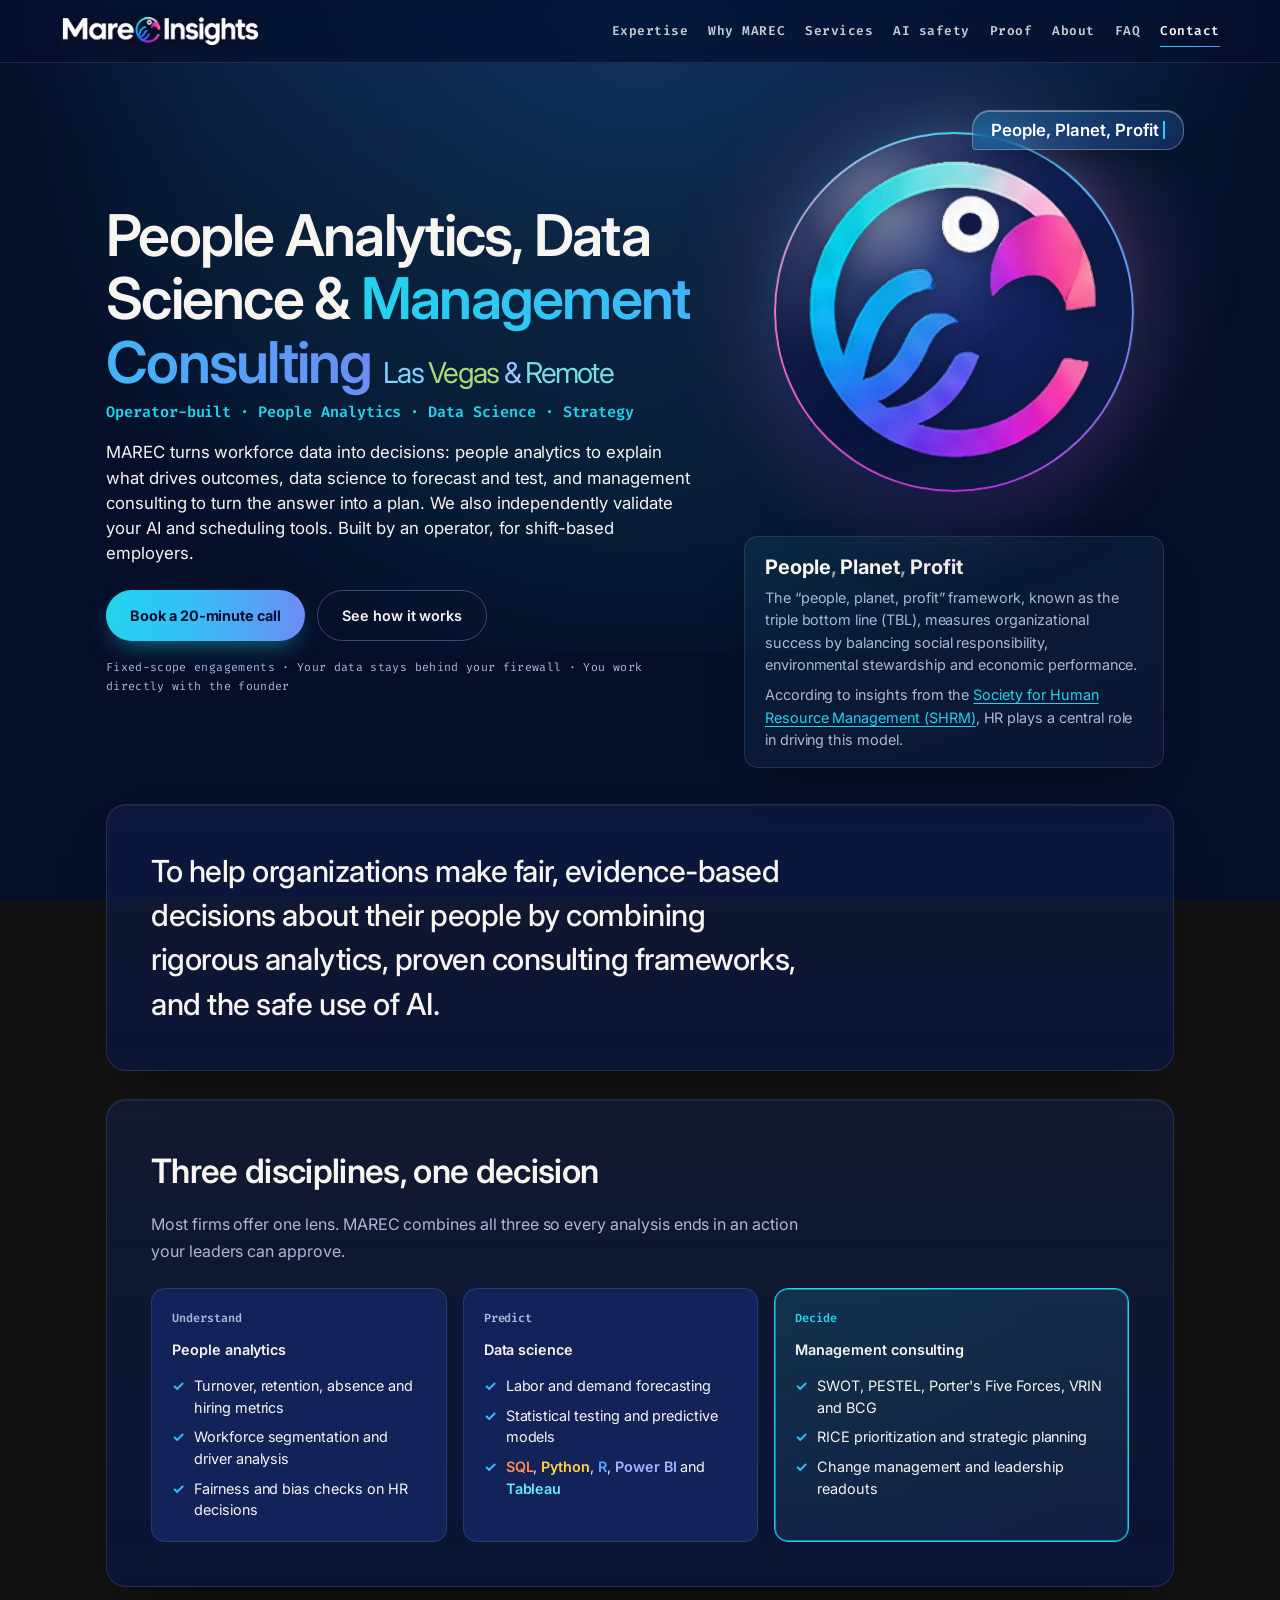
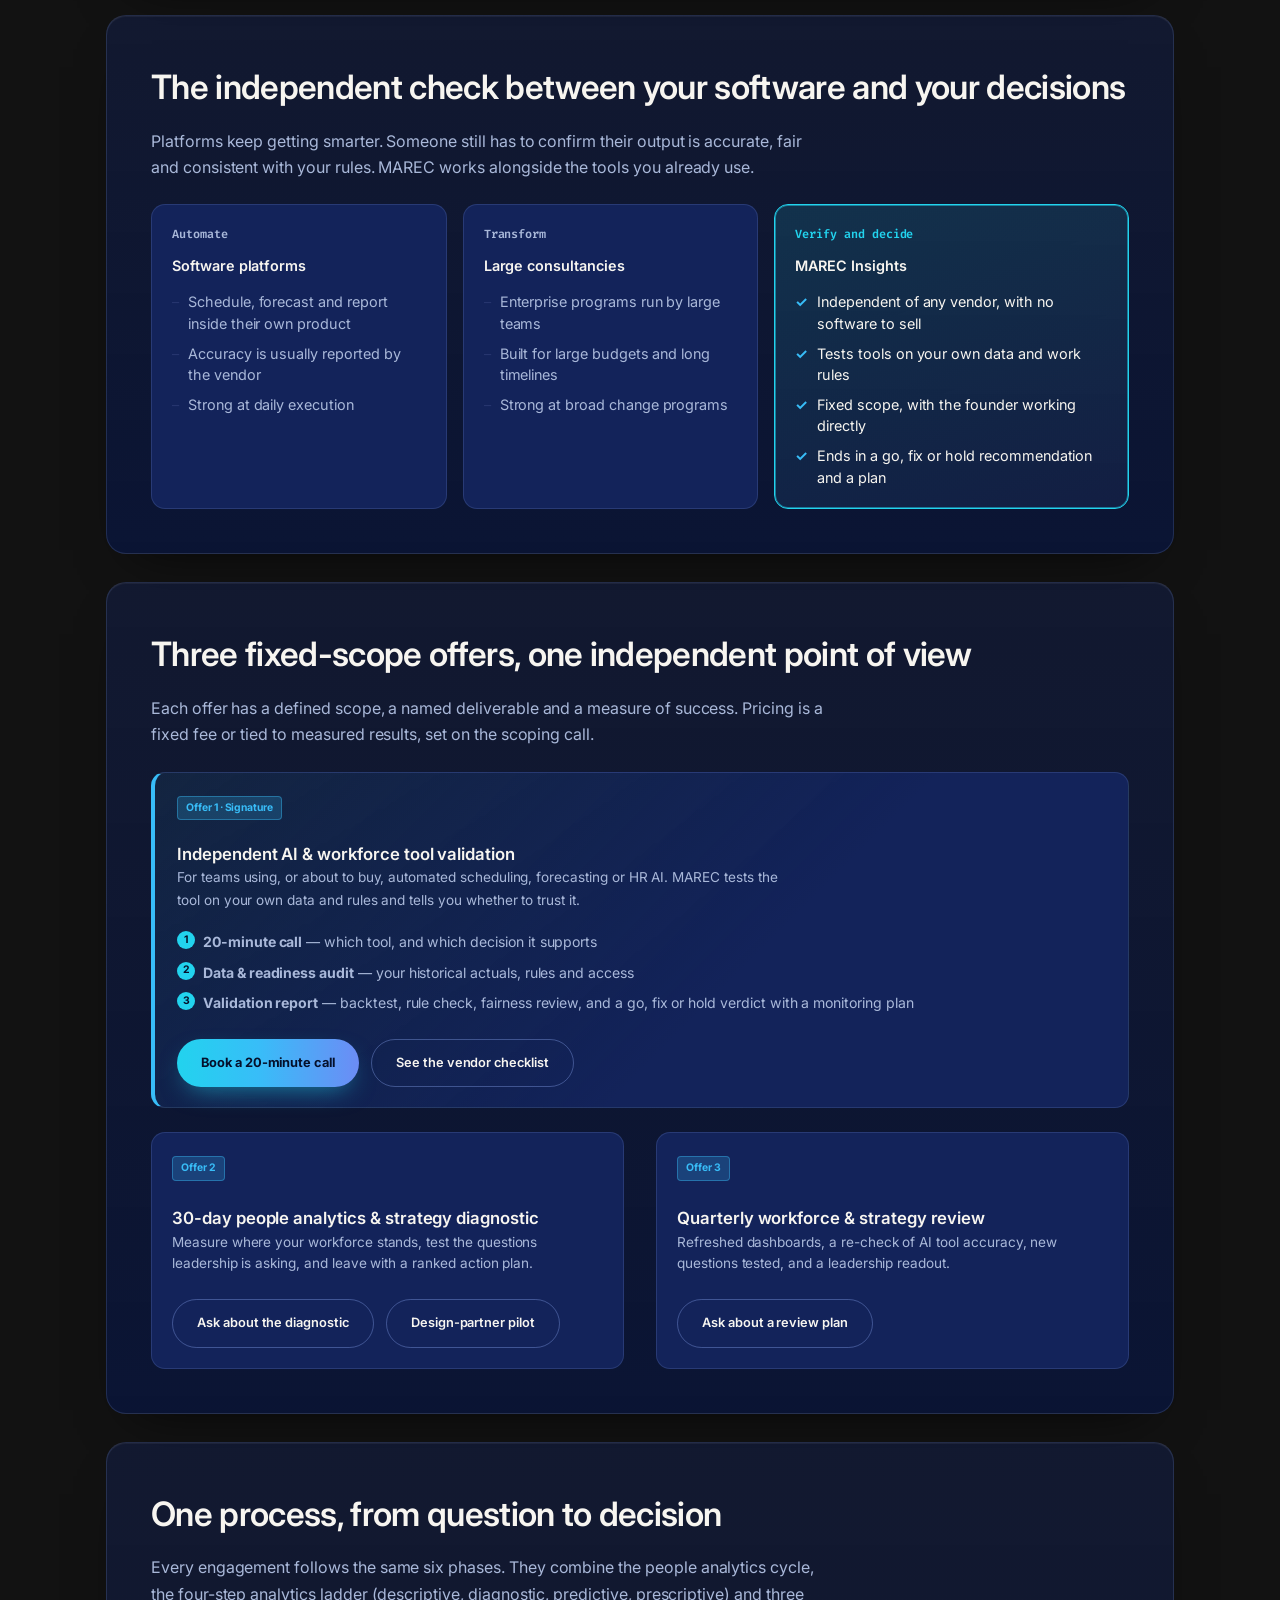
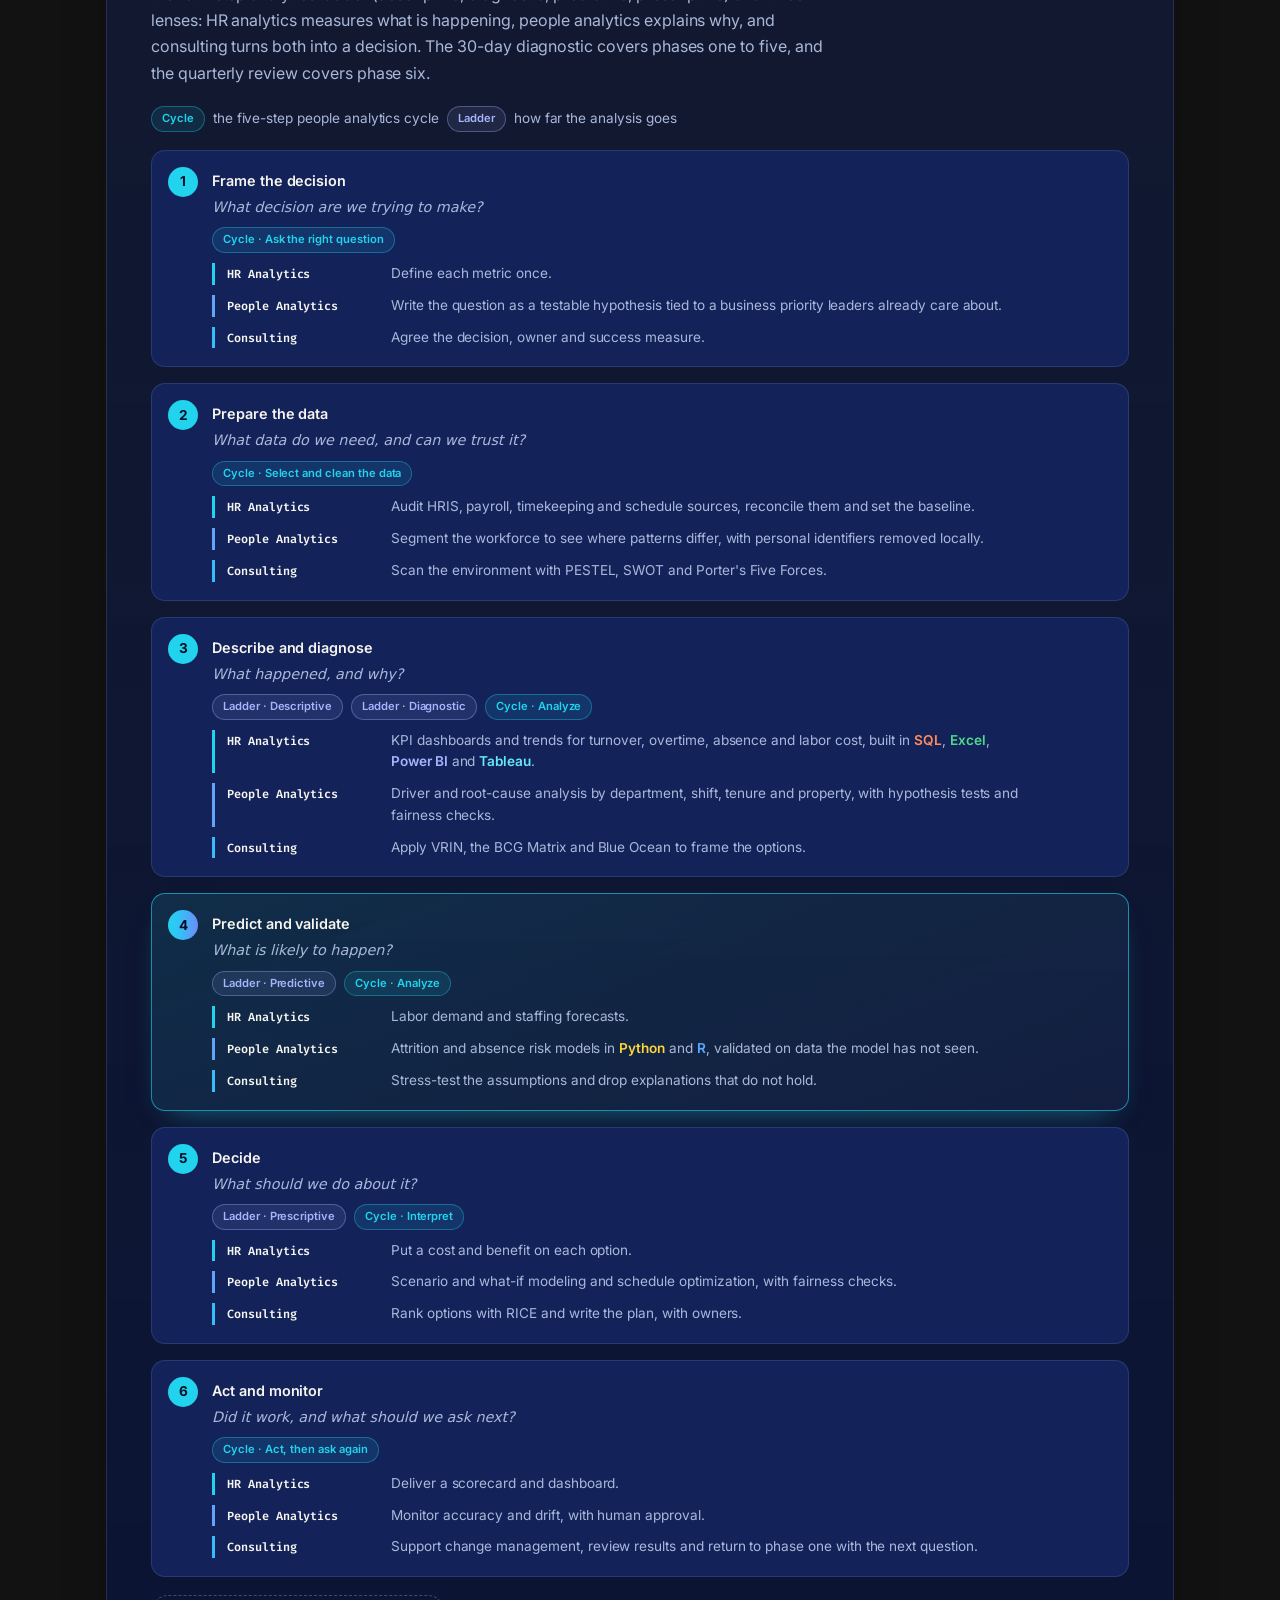
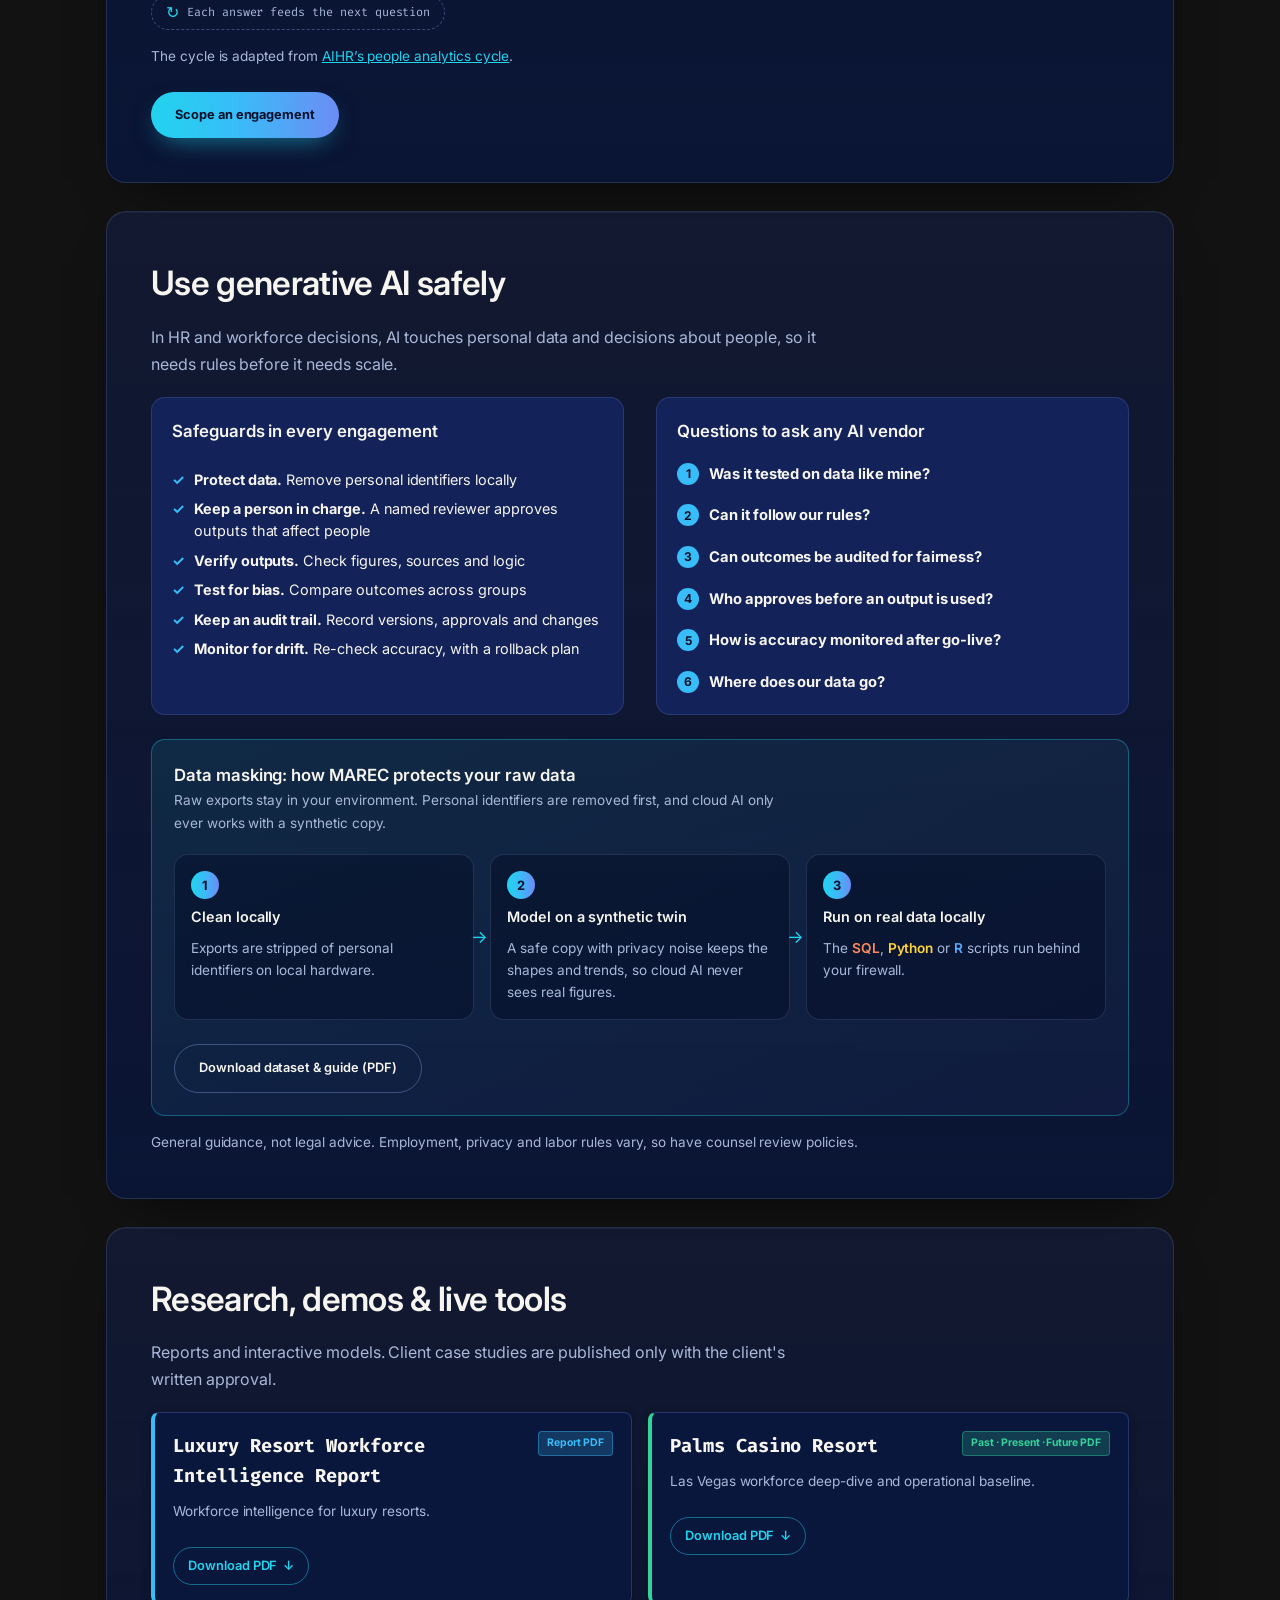
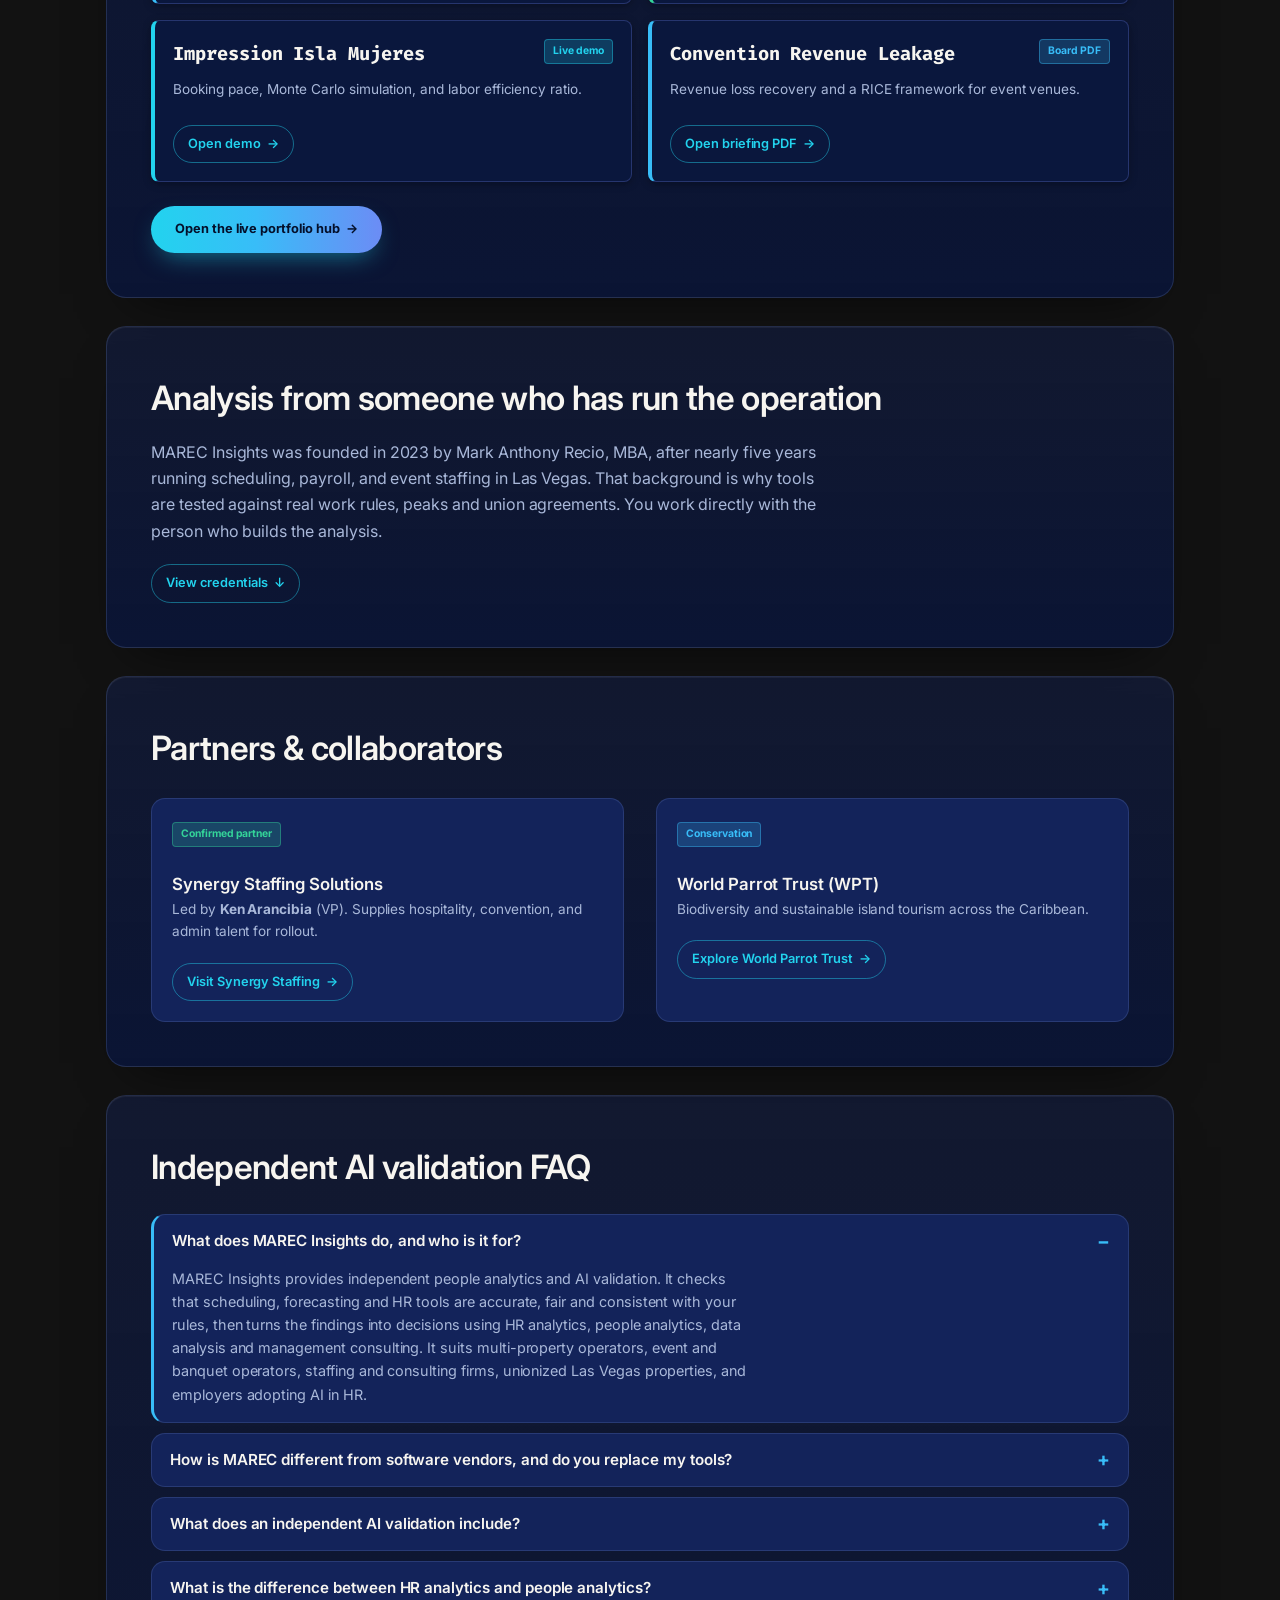
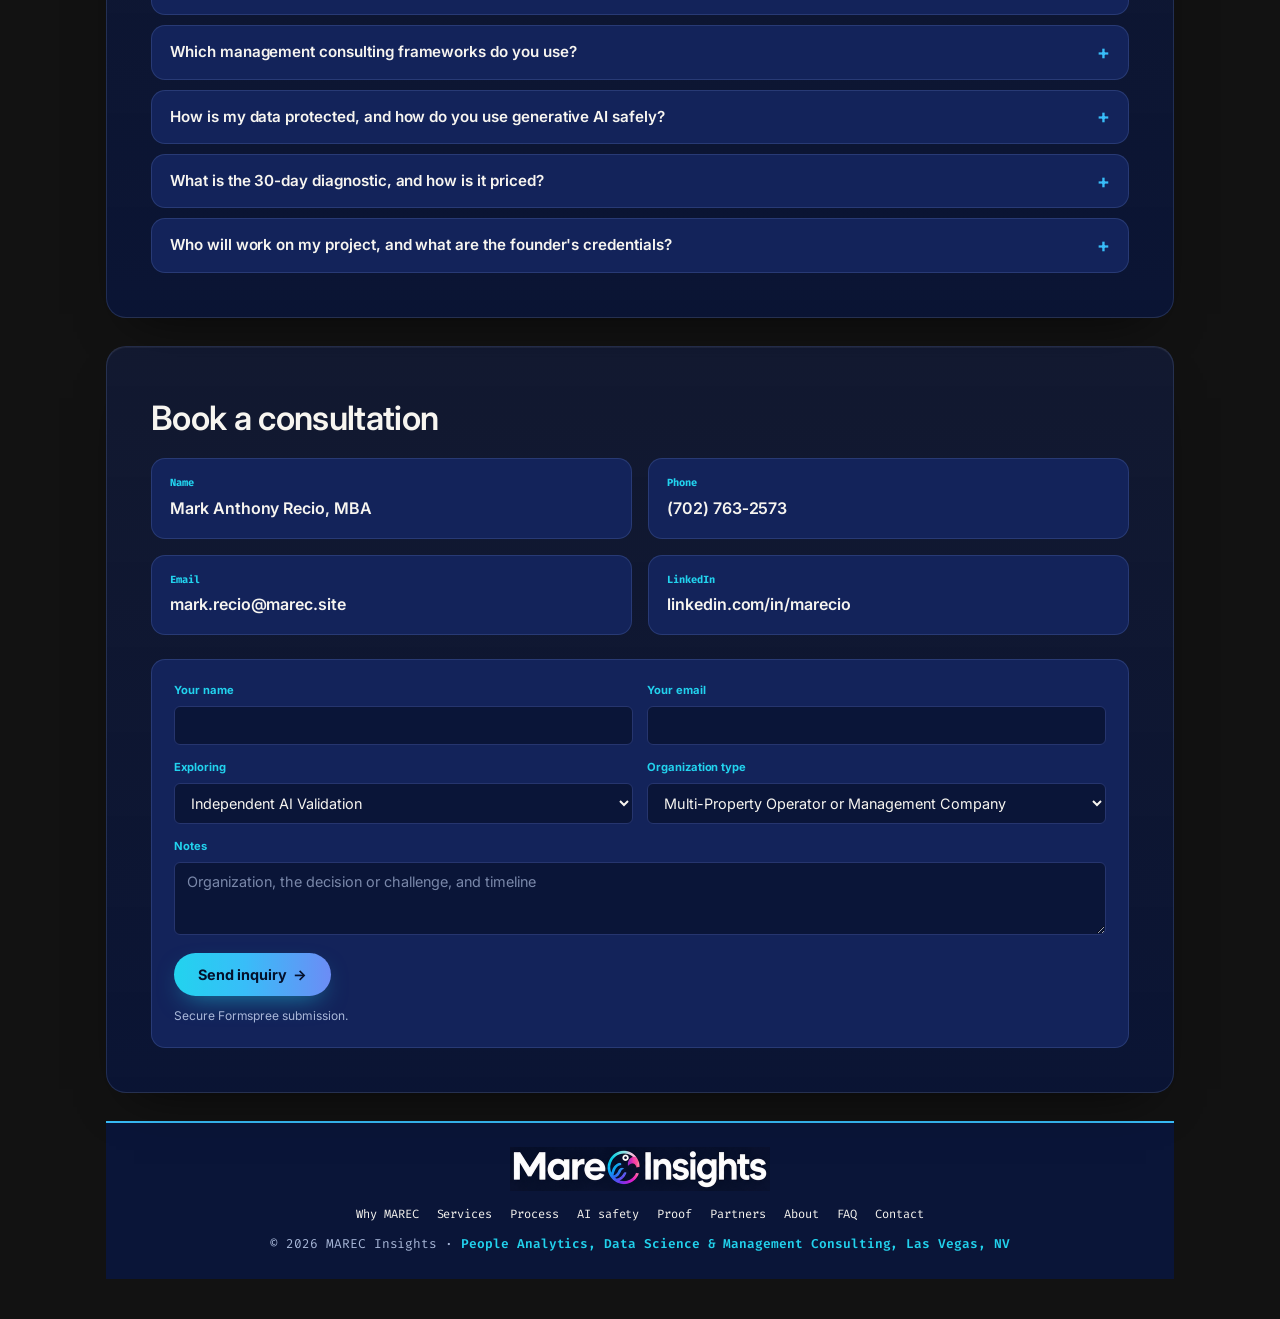
==== commit 94ace9fd: "Update index.html Signed-off-by: Mark Recio  <mark.recio.pro@gmail.com>" ====
--- a/index.html
+++ b/index.html
@@ -514,20 +514,6 @@
       </div>
     </section>
 
-    <!-- CLIENTS -->
-    <section id="clients" class="card reveal" aria-labelledby="clientsTitle">
-      <h2 class="card-title" id="clientsTitle">Built for operators with shift-based workforces</h2>
-      <p class="stat-line"><strong>65%</strong> of North American hotels reported staffing shortages in 2025, and labor costs rose 11.2% year over year, according to a BCG and NYU SPS analysis. <a href="https://www.hospitalitynet.org/news/4131140" target="_blank" rel="noopener noreferrer">Read the source</a>.</p>
-      <div class="segment-grid">
-        <article class="segment-card"><span class="badge" aria-hidden="true">MG</span><h3 class="comp-title">Multi-property operators</h3><p class="body-muted sm">One validation standard and consistent labor KPIs across properties.</p></article>
-        <article class="segment-card"><span class="badge" aria-hidden="true">EV</span><h3 class="comp-title">Event, banquet &amp; convention</h3><p class="body-muted sm">Large demand swings and heavy temporary staffing.</p></article>
-        <article class="segment-card"><span class="badge" aria-hidden="true">SF</span><h3 class="comp-title">Staffing &amp; consulting firms</h3><p class="body-muted sm">Fill-rate and margin analytics, or white-label deliverables.</p></article>
-        <article class="segment-card"><span class="badge" aria-hidden="true">UN</span><h3 class="comp-title">Unionized Las Vegas properties</h3><p class="body-muted sm">Work-rule, overtime and fairness checks before automated scheduling goes live.</p></article>
-        <article class="segment-card"><span class="badge" aria-hidden="true">HR</span><h3 class="comp-title">Employers adopting AI in HR</h3><p class="body-muted sm">Policies, bias testing and validation for hiring and performance tools.</p></article>
-        <article class="segment-card"><span class="badge" aria-hidden="true">IR</span><h3 class="comp-title">Independent &amp; island resorts</h3><p class="body-muted sm">A remote second opinion on vendor tools, scoped to small teams.</p></article>
-      </div>
-    </section>
-
     <!-- SERVICES -->
     <section id="services" class="card reveal">
       <h2 class="card-title">Three fixed-scope offers, one independent point of view</h2>
